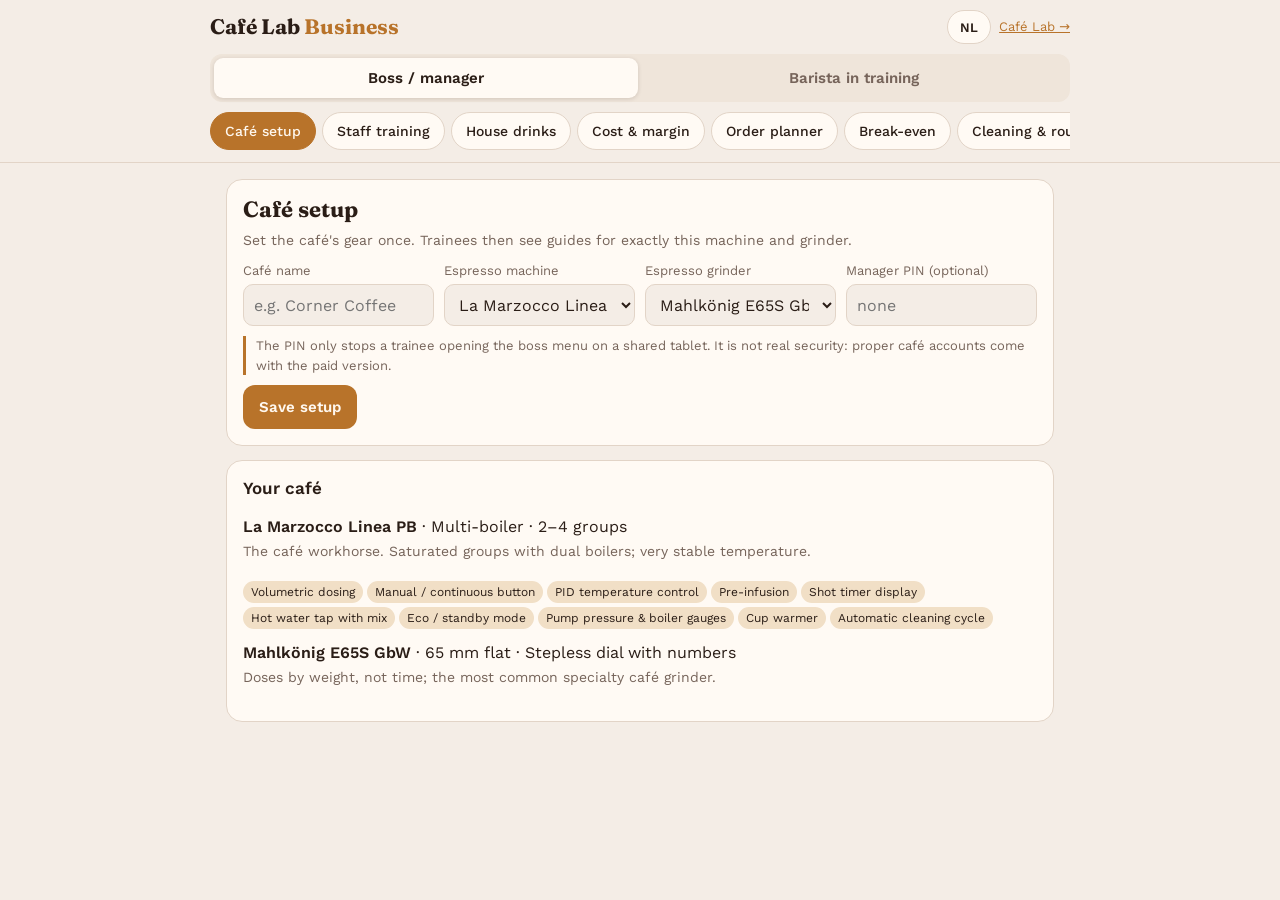
==== business/index.html @ 36ab38aa "Café Lab Business: lesson and simple test for every training skill Trainee reads a short lesson, pas" ====
<!doctype html><html lang="en"><head><meta charset="utf-8">
<meta name="viewport" content="width=device-width,initial-scale=1,viewport-fit=cover">
<meta name="theme-color" content="#f4ede6" media="(prefers-color-scheme: light)"><meta name="theme-color" content="#1c1512" media="(prefers-color-scheme: dark)">
<meta name="description" content="Café Lab Business: owner and trainee barista tools, coffee calculators and a commercial equipment guide.">
<link rel="manifest" href="manifest.webmanifest"><link rel="icon" href="favicon-48.png" sizes="48x48"><link rel="apple-touch-icon" href="apple-touch-icon.png"><meta name="apple-mobile-web-app-capable" content="yes"><meta name="mobile-web-app-capable" content="yes"><meta name="apple-mobile-web-app-title" content="Café Lab Business">
<title>Café Lab Business</title>
<link rel="stylesheet" href="../fonts.css">
<style>
:root{--bg:#f4ede6;--surface:#fffaf4;--sunk:#efe5da;--ink:#2a1d16;--muted:#76645a;--line:#e2d4c7;--crema:#b8732a;--crema-soft:#f1dfc6;--on-crema:#fff8ef;--good:#3d7a4c;--warn:#a87a06;--bad:#c4472b;
--display:"Fraunces",Georgia,serif;--body:"Work Sans",system-ui,sans-serif;--mono:"IBM Plex Mono",ui-monospace,monospace}
@media (prefers-color-scheme:dark){:root:not([data-theme="light"]){--bg:#17110d;--surface:#211812;--sunk:#1a130e;--ink:#f2e6db;--muted:#ab968a;--line:#3a2c23;--crema:#e09a4a;--crema-soft:#3a2716;--on-crema:#1d120b;--good:#6cb67e;--warn:#e8bd3a;--bad:#ef7a5c;color-scheme:dark}}
:root[data-theme="dark"]{--bg:#17110d;--surface:#211812;--sunk:#1a130e;--ink:#f2e6db;--muted:#ab968a;--line:#3a2c23;--crema:#e09a4a;--crema-soft:#3a2716;--on-crema:#1d120b;--good:#6cb67e;--warn:#e8bd3a;--bad:#ef7a5c;color-scheme:dark}
*{box-sizing:border-box}html{-webkit-text-size-adjust:100%}
body{margin:0;background:var(--bg);color:var(--ink);font:16px/1.5 var(--body)}
body::before{content:"";position:fixed;inset:0 0 auto;height:env(safe-area-inset-top,0px);z-index:10;background:var(--bg)}
header{position:sticky;top:env(safe-area-inset-top,0px);z-index:5;background:var(--bg);border-bottom:1px solid var(--line);padding:10px max(16px,env(safe-area-inset-right,0px)) 10px max(16px,env(safe-area-inset-left,0px))}
.wrap{max-width:860px;margin:0 auto}
.top{display:flex;align-items:center;justify-content:space-between;gap:10px}
h1{font:700 21px/1.2 var(--display);margin:0;text-wrap:balance}h2{font:700 22px/1.25 var(--display);margin:0 0 6px;text-wrap:balance}h3{font:600 17px/1.3 var(--body);margin:0 0 6px}
main{padding:16px max(16px,env(safe-area-inset-right,0px)) 60px max(16px,env(safe-area-inset-left,0px))}
a{color:var(--crema)}
.hint{color:var(--muted);font-size:14px;margin:4px 0 10px}
.seg{display:flex;background:var(--sunk);border-radius:12px;padding:4px;gap:4px}
.seg button{flex:1;background:transparent;color:var(--muted);border:0;padding:8px 10px;border-radius:9px;font:600 15px var(--body);cursor:pointer;min-height:40px}
.seg button[aria-pressed="true"]{background:var(--surface);color:var(--ink);box-shadow:0 1px 4px rgba(40,20,10,.15)}
.lang{border:1px solid var(--line);background:var(--surface);color:var(--ink);border-radius:99px;padding:5px 12px;font:600 13px var(--body);cursor:pointer;min-height:34px}
.menu{display:flex;gap:6px;overflow-x:auto;padding:10px 0 2px;scrollbar-width:none}.menu::-webkit-scrollbar{display:none}
.menu button{flex:none;border:1px solid var(--line);background:var(--surface);color:var(--ink);border-radius:99px;padding:7px 14px;font:500 14px var(--body);cursor:pointer;min-height:38px}
.menu button[aria-current="true"]{background:var(--crema);border-color:var(--crema);color:var(--on-crema)}
.panel{background:var(--surface);border:1px solid var(--line);border-radius:16px;padding:16px;margin:0 0 14px}
.grid{display:grid;grid-template-columns:repeat(auto-fit,minmax(140px,1fr));gap:10px}
.field{display:flex;flex-direction:column;gap:4px;font-size:13px;color:var(--muted);min-width:0}
input,select,textarea{font:16px var(--body);color:var(--ink);background:var(--bg);border:1px solid var(--line);border-radius:10px;padding:9px 10px;min-height:42px;width:100%}
textarea{min-height:90px;resize:vertical}
.num{font-family:var(--mono);font-variant-numeric:tabular-nums}
button.btn{background:var(--crema);color:var(--on-crema);border:0;border-radius:12px;padding:10px 16px;font:600 15px var(--body);cursor:pointer;min-height:44px}
button.ghost{background:transparent;color:var(--crema);border:1px solid var(--line);border-radius:12px;padding:8px 14px;font:600 14px var(--body);cursor:pointer;min-height:40px}
button:focus-visible,input:focus-visible,select:focus-visible,textarea:focus-visible{outline:2px solid var(--crema);outline-offset:2px}
.out{margin-top:12px;padding:12px;border-radius:12px;background:var(--crema-soft)}
.big{font:700 26px/1.2 var(--mono)}
.ok{color:var(--good)}.warnT{color:var(--warn)}.badT{color:var(--bad)}
.row{display:flex;gap:8px;align-items:center;flex-wrap:wrap}.spread{justify-content:space-between}
table{width:100%;border-collapse:collapse;font-size:14px}th,td{text-align:left;padding:7px 6px;border-bottom:1px solid var(--line);vertical-align:top}th{color:var(--muted);font-weight:600}
.tableWrap{overflow-x:auto}
.tag{display:inline-block;font-size:12px;padding:2px 8px;border-radius:99px;background:var(--sunk);color:var(--muted);margin:2px 4px 2px 0}
.tag.on{background:var(--crema-soft);color:var(--ink)}
.cards{display:grid;grid-template-columns:repeat(auto-fill,minmax(240px,1fr));gap:10px}
.card{border:1px solid var(--line);border-radius:14px;padding:12px;background:var(--bg);text-align:left;color:var(--ink);font:inherit}
.card summary{cursor:pointer}.card b{display:block}.card small{color:var(--muted)}
.dcards{display:grid;grid-template-columns:repeat(2,minmax(0,1fr));gap:10px}@media (min-width:560px){.dcards{grid-template-columns:repeat(3,minmax(0,1fr))}}
.dcard{background:var(--surface);border:1px solid var(--line);border-radius:16px;padding:0;overflow:hidden;display:flex;flex-direction:column;text-align:left;color:var(--ink);font:inherit;cursor:pointer}
.dcard .art{background:var(--crema-soft);aspect-ratio:16/10;display:grid;place-items:center;width:100%}
.dcard .art svg{width:100%;height:100%}
.dcard .txt{padding:8px 10px;display:flex;flex-direction:column;gap:2px}
.dcard h3{font-size:15px;margin:0}.dcard .meta{font-size:12px;color:var(--muted);font-family:var(--mono)}
.dcard.add{border-style:dashed;place-items:center;justify-content:center;align-items:center;min-height:150px;color:var(--crema);font-weight:600;background:transparent}
.check{display:flex;gap:10px;align-items:flex-start;padding:8px 0;border-bottom:1px solid var(--line)}
.check input{width:22px;height:22px;min-height:0;flex:none;margin-top:2px}
.check .who{margin-left:auto;font-size:12px;color:var(--muted);white-space:nowrap}
details summary{cursor:pointer;font-weight:600;padding:6px 0}
.note{font-size:13px;color:var(--muted);border-left:3px solid var(--crema);padding-left:10px;margin:10px 0}
.bar{height:8px;background:var(--sunk);border-radius:99px;overflow:hidden}.bar i{display:block;height:100%;background:var(--good)}
dialog{border:0;border-radius:20px;padding:0;max-width:560px;width:calc(100% - 24px);max-height:calc(100% - 24px);background:var(--surface);color:var(--ink)}
dialog::backdrop{background:rgba(20,10,5,.5)}
.dlgArt{background:var(--crema-soft);height:170px;display:grid;place-items:center}.dlgArt svg{height:100%;width:100%}
.dlgBody{padding:16px;display:flex;flex-direction:column;gap:10px}
.dlgBody ul,.dlgBody ol{margin:0;padding-left:20px;display:flex;flex-direction:column;gap:4px}
.stats{display:grid;grid-template-columns:repeat(auto-fit,minmax(90px,1fr));gap:8px}.stats div{background:var(--sunk);border-radius:10px;padding:8px}.stats b{display:block;font:600 16px var(--mono)}.stats span{font-size:12px;color:var(--muted)}
.dot{display:inline-block;width:14px;height:14px;border-radius:99px;border:1px solid var(--line);flex:none}
.layerRow{display:grid;grid-template-columns:1fr 1fr 80px;gap:6px}
.x{position:absolute;right:10px;top:10px;background:var(--surface);border:1px solid var(--line);color:var(--ink);border-radius:99px;width:38px;height:38px;cursor:pointer;font-size:18px}
@media (prefers-reduced-motion:reduce){*{transition:none!important;animation:none!important}}
</style></head><body>
<header><div class="wrap">
  <div class="top"><h1>Café Lab <span style="color:var(--crema)">Business</span></h1><div class="row" style="gap:8px;flex-wrap:nowrap"><button type="button" class="lang" id="langBtn" aria-label="Language">NL</button><a href="../" id="persLink" style="font-size:13px;white-space:nowrap">Café Lab →</a></div></div>
  <div class="seg" role="group" style="margin-top:10px"><button type="button" data-role="boss" id="roleBoss">Boss</button><button type="button" data-role="trainee" id="roleTrainee">Trainee</button></div>
  <nav class="menu" id="menu"></nav>
</div></header>
<main class="wrap" id="view"></main>
<dialog id="dlg"><div style="position:relative"><div class="dlgArt" id="dlgArt"></div><button type="button" class="x" id="dlgX" aria-label="Close">✕</button></div><div class="dlgBody" id="dlgBody"></div></dialog>
<script>
"use strict";
const $=s=>document.querySelector(s);
const esc=s=>String(s??"").replace(/[&<>"']/g,c=>({"&":"&amp;","<":"&lt;",">":"&gt;",'"':"&quot;","'":"&#39;"}[c]));
const fmt=(n,d=1)=>isFinite(n)?(+n).toFixed(d).replace(".",S.lang==="nl"?",":"."):"–";
const eur=n=>isFinite(n)?"€"+fmt(n,2):"–";
const num=v=>parseFloat(String(v??"").replace(",","."));

/* ---------- storage (this device only until café accounts sync) ---------- */
const KEY="cafeWork";
const DEF={role:"boss",section:null,pin:"",machine:"lm-linea-pb",grinder:"mk-e65s",cafe:"",staff:[],signoff:{},menu:null,clean:{},costs:{},plan:{},lang:null};
let S;try{S=Object.assign({},DEF,JSON.parse(localStorage.getItem(KEY)||"{}"))}catch(e){S={...DEF}}
if(!S.lang)S.lang=/^nl/i.test(navigator.language||"")?"nl":"en";
const save=()=>{try{localStorage.setItem(KEY,JSON.stringify(S))}catch(e){}};
// T(english, dutch); L() reads a value that may be {en,nl} or plain text the owner typed
const T=(en,nl)=>S.lang==="nl"?nl:en;
const L=x=>x&&typeof x==="object"&&!Array.isArray(x)?(x[S.lang]??x.en):x;
const B=(en,nl)=>({en,nl});

/* ---------- commercial equipment ---------- */
const FUNCS={
 vol:[B("Volumetric dosing","Volumetrische dosering"),B("Programmed buttons stop the shot after a set amount of water (counted by a flowmeter). Set them once for the house recipe; check yield on a scale daily because grind and beans change it.","Geprogrammeerde knoppen stoppen de shot na een vaste hoeveelheid water (gemeten met een flowmeter). Stel ze één keer in op het huisrecept; controleer de opbrengst dagelijks op een weegschaal, want maling en bonen veranderen die."),B("Hold the programming button, start the shot with the button you want, stop it at the right yield, release. The machine remembers the pulse count.","Houd de programmeerknop ingedrukt, start de shot met de gewenste knop, stop bij de juiste opbrengst en laat los. De machine onthoudt de hoeveelheid.")],
 manual:[B("Manual / continuous button","Handmatige / doorloopknop"),B("Starts and stops the shot by hand. Use it when dialling in with a scale, and for purging the group.","Start en stopt de shot met de hand. Gebruik hem bij het afstellen met een weegschaal en om de groep door te spoelen."),B("Press once to start, again to stop at your target weight.","Druk één keer om te starten en nog eens om te stoppen op je doelgewicht.")],
 pid:[B("PID temperature control","PID-temperatuurregeling"),B("Electronic control keeps brew water within about ±0.5 °C. Light roasts like it hotter (93–95 °C), dark roasts cooler (88–91 °C).","Elektronische regeling houdt het zetwater binnen ongeveer ±0,5 °C. Lichte brandingen willen het warmer (93–95 °C), donkere koeler (88–91 °C)."),B("Change temperature in the service menu or display; wait 10 minutes after a change before judging taste.","Pas de temperatuur aan in het menu of op het display; wacht 10 minuten na een wijziging voordat je proeft.")],
 multi:[B("Independent group boilers","Aparte boilers per groep"),B("Each group has its own boiler, so two groups can brew at different temperatures (e.g. house blend and a guest single origin).","Elke groep heeft een eigen boiler, dus twee groepen kunnen op verschillende temperaturen zetten (bijv. huisblend en een gast-single origin)."),B("Label each group with the bean it is set for.","Zet bij elke groep welke boon erop is ingesteld.")],
 pre:[B("Pre-infusion","Pre-infusie"),B("Wets the puck at low pressure before full pressure. Fewer channels, more even extraction, especially with fine light roasts.","Maakt de koek eerst nat met lage druk voordat de volle druk komt. Minder kanalen en een gelijkmatigere extractie, vooral bij fijne lichte brandingen."),B("Set the pre-infusion time (usually 2–8 s). Longer pre-infusion = slightly longer total shot time.","Stel de pre-infusietijd in (meestal 2–8 s). Langere pre-infusie = iets langere totale shottijd.")],
 profile:[B("Pressure / flow profiling","Druk- / flowprofilering"),B("The barista or a stored program changes pressure or flow during the shot (e.g. soft start, 9 bar, taper to 6 bar).","De barista of een opgeslagen programma verandert de druk of flow tijdens de shot (bijv. zachte start, 9 bar, aflopend naar 6 bar)."),B("Start with the factory flat 9 bar profile; change one stage at a time and compare taste.","Begin met het vlakke fabrieksprofiel van 9 bar; verander één fase tegelijk en vergelijk de smaak.")],
 grav:[B("Gravimetric (scales in the drip tray)","Gravimetrisch (weegschaal in de lekbak)"),B("Scales under the cup stop the shot at a target weight in grams instead of a water volume. Most consistent yield.","Een weegschaal onder het kopje stopt de shot op een doelgewicht in grammen in plaats van een watervolume. De meest constante opbrengst."),B("Tare happens automatically; keep the drip tray clean and dry or weights drift.","Tarreren gaat automatisch; houd de lekbak schoon en droog, anders verlopen de gewichten.")],
 timer:[B("Shot timer display","Shottimer op het display"),B("Shows the extraction time per group. Shot time is your fastest signal of grind drift.","Toont de extractietijd per groep. De shottijd is je snelste signaal dat de maling verloopt."),B("Note the time with each check shot; aim for the house window, usually 25–32 s.","Noteer de tijd bij elke controleshot; mik op het huisvenster, meestal 25–32 s.")],
 autosteam:[B("Automatic milk steaming","Automatisch melk opschuimen"),B("A temperature probe in the wand stops steaming at a set temperature; some machines also set the foam amount.","Een temperatuursensor in de stoompijp stopt bij een ingestelde temperatuur; sommige machines regelen ook de hoeveelheid schuim."),B("Set stop temperature 55–65 °C; still purge and wipe the wand after every jug.","Stel de stoptemperatuur in op 55–65 °C; blaas de stoompijp na elke kan toch door en veeg hem af.")],
 cool:[B("Cool-touch steam wands","Cool-touch stoompijpen"),B("Insulated wands stay cool so milk does not bake on. Faster cleaning, fewer burns.","Geïsoleerde stoompijpen blijven koel, dus melk brandt niet vast. Sneller schoon, minder brandwonden."),B("Still purge before and after, and wipe with a dedicated damp cloth.","Blaas toch voor en na door en veeg af met een aparte vochtige doek.")],
 water:[B("Hot water tap with mix","Heetwaterkraan met menging"),B("Delivers water for Americanos and tea; a mixing valve sets the temperature so it doesn't spit or scald.","Geeft water voor americano's en thee; een mengventiel regelt de temperatuur zodat het niet spat of verbrandt."),B("Use it for Americanos and tea; never to rinse portafilters with detergent in them.","Gebruik hem voor americano's en thee; nooit om pistons met schoonmaakmiddel erin te spoelen.")],
 eco:[B("Eco / standby mode","Eco- / standbystand"),B("Lowers boiler temperatures or switches off groups during quiet hours to save energy.","Verlaagt de boilertemperatuur of schakelt groepen uit in rustige uren om energie te besparen."),B("Program it to wake 30 minutes before opening.","Programmeer hem zo dat hij 30 minuten voor opening opwarmt.")],
 clean:[B("Automatic cleaning cycle","Automatisch reinigingsprogramma"),B("Runs the backflush program with a blind basket and detergent at the press of a button.","Draait het terugspoelprogramma met een blindfilter en reinigingsmiddel met één druk op de knop."),B("Daily at closing: blind basket + 1 tablet/scoop of detergent per group, run the cycle, then a rinse cycle without detergent.","Dagelijks bij sluiting: blindfilter + 1 tablet/schepje reiniger per groep, programma draaien, daarna spoelen zonder reiniger.")],
 connect:[B("Telemetry / connectivity","Telemetrie / verbinding"),B("Sends shot counts, errors and maintenance alerts to an app or the technician.","Stuurt aantallen shots, storingen en onderhoudsmeldingen naar een app of de monteur."),B("Owners can see shot counts per group and when filters or gaskets are due.","Eigenaren zien het aantal shots per groep en wanneer filters of rubbers aan de beurt zijn.")],
 bar:[B("Pump pressure & boiler gauges","Pomp- en boilermanometers"),B("Show brew pressure (about 9 bar while brewing) and steam boiler pressure (usually 1–1.5 bar).","Tonen de zetdruk (ongeveer 9 bar tijdens het zetten) en de stoomboilerdruk (meestal 1–1,5 bar)."),B("If brew pressure drops or steam pressure is low, call the technician; don't adjust the pump yourself.","Zakt de zetdruk of is de stoomdruk laag, bel dan de monteur; stel de pomp niet zelf bij.")],
 warmer:[B("Cup warmer","Kopjeswarmer"),B("Keeps cups warm so the espresso doesn't lose heat and crema when it hits the cup.","Houdt kopjes warm zodat de espresso geen warmte en crema verliest in het kopje."),B("Store only clean, dry cups upside-down on the warmer.","Zet alleen schone, droge kopjes ondersteboven op de warmer.")],
 bean:[B("Built-in grinder and milk system (super-automatic)","Ingebouwde molen en melksysteem (volautomaat)"),B("Grinds, tamps, brews and textures milk by itself at the press of a drink button. The barista's job becomes setup, cleaning and quality checks.","Maalt, tampt, zet en schuimt melk zelf met één druk op een drankknop. De barista zorgt voor instellen, schoonmaken en kwaliteitscontrole."),B("Run the daily milk-system and brew-unit clean; check one espresso on a scale every morning.","Draai dagelijks de reiniging van melksysteem en zetgroep; weeg elke ochtend één espresso na.")]
};
const TYPES={trad:B("Traditional","Traditioneel"),multi:B("Multi-boiler","Multiboiler"),dual:B("Dual boiler","Dubbele boiler"),hx:B("Heat exchanger","Warmtewisselaar"),super:B("Super-automatic","Volautomaat"),prof:B("pressure/flow profiling","druk-/flowprofilering"),grav:B("gravimetric","gravimetrisch")};
const M=(id,name,brand,type,groups,feat,en,nl)=>({id,name,brand,type,groups,feat,note:B(en,nl)});
const MACHINES=[
 M("lm-linea-pb","Linea PB","La Marzocco",["multi"],"2–4",["vol","manual","pid","pre","timer","water","eco","bar","warmer","clean"],"The café workhorse. Saturated groups with dual boilers; very stable temperature.","Het werkpaard van veel cafés. Verzadigde groepen met dubbele boiler; zeer stabiele temperatuur."),
 M("lm-linea-classic","Linea Classic S","La Marzocco",["dual"],"2–4",["vol","manual","pid","water","bar","warmer"],"Simple, robust update of the original Linea.","Eenvoudige, robuuste versie van de originele Linea."),
 M("lm-gb5","GB5 S","La Marzocco",["dual"],"2–4",["vol","manual","pid","pre","timer","water","eco","bar","warmer","clean"],"Linea internals with a different body and a display per group.","Linea-techniek in een andere behuizing, met een display per groep."),
 M("lm-kb90","KB90","La Marzocco",["dual"],"2–4",["vol","manual","pid","pre","timer","water","eco","bar","warmer","clean","cool"],"Straight-in portafilter and automatic flush between shots; built for high volume.","Piston recht erin en automatisch spoelen tussen shots; gebouwd voor grote aantallen."),
 M("lm-strada","Strada X","La Marzocco",["multi","prof"],"2–3",["vol","manual","pid","multi","pre","profile","timer","water","bar","warmer","clean"],"Paddle or programmed flow profiling per group.","Flowprofilering per groep met een hendel of een programma."),
 M("va-eagle-one","Eagle One","Victoria Arduino",["multi"],"2–3",["vol","manual","pid","multi","pre","timer","water","eco","warmer","clean","cool"],"Low-energy design (NEO system); compact and low.","Energiezuinig ontwerp (NEO-systeem); compact en laag."),
 M("va-black-eagle","Black Eagle Maverick","Victoria Arduino",["multi","grav"],"2–3",["vol","manual","pid","multi","pre","grav","timer","water","autosteam","eco","warmer","clean","cool","connect"],"Gravitech scales stop shots by weight. A competition favourite.","Gravitech-weegschalen stoppen de shot op gewicht. Favoriet op wedstrijden."),
 M("ns-aurelia-wave","Aurelia Wave","Nuova Simonelli",["hx"],"2–3",["vol","manual","pid","pre","timer","water","autosteam","eco","bar","warmer","clean","cool"],"Soft infusion and optional Easy Cream automatic milk; easy for new staff.","Zachte infusie en optioneel Easy Cream automatische melk; makkelijk voor nieuw personeel."),
 M("ns-appia-life","Appia Life","Nuova Simonelli",["hx"],"1–3",["vol","manual","pre","water","eco","bar","warmer"],"Affordable and very common in small cafés.","Betaalbaar en heel gewoon in kleine cafés."),
 M("slayer-steam","Steam LP","Slayer",["multi","prof"],"1–3",["vol","manual","pid","multi","pre","profile","timer","water","cool","eco","warmer"],"Needle-valve flow control for a long, low-flow pre-brew.","Naaldventiel voor flowcontrole en een lange voorzetfase met lage flow."),
 M("synesso-hydra","MVP Hydra","Synesso",["multi","prof"],"2–4",["vol","manual","pid","multi","pre","profile","timer","water","bar","warmer"],"Programmable pressure profiles per group; very temperature stable.","Programmeerbare drukprofielen per groep; zeer temperatuurstabiel."),
 M("kvdw-spirit","Spirit","Kees van der Westen",["multi","prof"],"2–3",["manual","pid","multi","pre","profile","timer","water","bar","warmer"],"Dutch-made; a paddle sets the pressure through the shot.","Nederlands gemaakt; met een hendel stuur je de druk tijdens de shot."),
 M("sr-cafe-racer","Café Racer","Sanremo",["multi"],"2–4",["vol","manual","pid","multi","pre","timer","water","eco","bar","warmer","clean"],"Distinctive open-frame design with independent group temperatures.","Opvallend open ontwerp met aparte temperatuur per groep."),
 M("sr-opera","Opera 2.0","Sanremo",["multi","prof"],"2–3",["vol","manual","pid","multi","pre","profile","timer","water","eco","bar","warmer","clean"],"Variable-pressure profiles stored per button.","Variabele drukprofielen per knop opgeslagen."),
 M("cimbali-m200","M200","La Cimbali",["multi","prof"],"2–3",["vol","manual","pid","multi","pre","profile","timer","water","autosteam","eco","warmer","clean","cool","connect"],"Top Cimbali with programmable profiles and Turbosteam milk.","Topmodel van Cimbali met programmeerbare profielen en Turbosteam-melk."),
 M("cimbali-m26","M26","La Cimbali",["hx"],"2–3",["vol","manual","pid","pre","timer","water","autosteam","eco","bar","warmer","clean","connect"],"Mid-range Cimbali with an optional Turbosteam automatic wand.","Middenklasse Cimbali met optionele automatische Turbosteam-stoompijp."),
 M("faema-e71e","E71E","Faema",["multi","prof"],"2–3",["vol","manual","pid","multi","pre","profile","timer","water","autosteam","eco","warmer","clean","cool","connect"],"Programmable pressure; touch display per group.","Programmeerbare druk; aanraakscherm per groep."),
 M("rancilio-classe11","Classe 11 USB","Rancilio",["hx"],"2–4",["vol","manual","pid","pre","timer","water","autosteam","eco","bar","warmer","clean","cool"],"Large touch display; iSteam automatic wand option.","Groot aanraakscherm; optionele automatische iSteam-stoompijp."),
 M("rancilio-classe5","Classe 5","Rancilio",["hx"],"1–3",["vol","manual","water","bar","warmer"],"Simple and very reliable; common in starter cafés.","Eenvoudig en zeer betrouwbaar; veel in startende cafés."),
 M("astoria-storm","Storm","Astoria",["multi"],"2–3",["vol","manual","pid","multi","pre","timer","water","autosteam","eco","warmer","clean","cool"],"Independent group temperatures and optional automatic milk.","Aparte groepstemperaturen en optioneel automatische melk."),
 M("dallacorte-xt","XT","Dalla Corte",["multi"],"2–3",["vol","manual","pid","multi","pre","timer","water","eco","warmer","clean"],"Multi-boiler with per-group temperature and recipe settings.","Multiboiler met temperatuur en recepten per groep."),
 M("eversys-cameo","Cameo","Eversys",["super"],"1–2",["bean","vol","pid","autosteam","water","clean","connect"],"Super-automatic that rivals manual espresso in busy cafés and hotels.","Volautomaat die in drukke cafés en hotels kan tippen aan handmatige espresso."),
 M("franke-a800","A800","Franke",["super"],"1",["bean","vol","pid","autosteam","water","clean","connect"],"Common in hotels, offices and petrol-station cafés.","Veel in hotels, kantoren en tankstations."),
 M("wmf-5000s","5000 S+","WMF",["super"],"1",["bean","vol","pid","autosteam","water","clean","connect"],"High-capacity super-automatic with a self-cleaning milk system.","Volautomaat voor grote aantallen met zelfreinigend melksysteem."),
 M("thermoplan-bw4","Black&White4","Thermoplan",["super"],"1",["bean","vol","pid","autosteam","water","clean","connect"],"Used by many large coffee chains.","Gebruikt door veel grote koffieketens.")
];
const G=(id,name,brand,burr,adj,feat,en,nl)=>({id,name,brand,burr,adj,feat,note:B(en,nl)});
const ADJ={stepless:B("Stepless","Traploos"),dial:B("Stepless dial with numbers","Traploze draaiknop met cijfers")};
const GF={gbw:B("Grind by weight","Malen op gewicht"),time:B("Time dosing","Dosering op tijd"),disp:B("Display","Display"),cool:B("Burr cooling","Maalschijfkoeling"),single:B("Single dose","Single dose"),filter:B("Filter and retail","Filter en verkoop"),heat:B("Heated burr chamber","Verwarmde maalkamer"),quiet:B("Quiet","Stil")};
const GRINDERS=[
 G("mk-e65s","E65S GbW","Mahlkönig","65 mm flat","dial",["gbw","disp","cool"],"Doses by weight, not time; the most common specialty café grinder.","Doseert op gewicht, niet op tijd; de meest gebruikte molen in specialty cafés."),
 G("mk-e80","E80 Supreme","Mahlkönig","80 mm flat","dial",["time","disp","cool"],"For busy bars: fast and cool-running.","Voor drukke bars: snel en blijft koel."),
 G("mk-ek43","EK43","Mahlkönig","98 mm flat","dial",["single","filter"],"The standard for filter and retail bean grinding; also used single-dose for espresso.","De standaard voor filter en het malen van verkoopbonen; ook single dose voor espresso."),
 G("mz-major","Major V","Mazzer","83 mm flat","stepless",["time","disp"],"Robust high-volume Italian grinder.","Robuuste Italiaanse molen voor grote aantallen."),
 G("mz-robur","Robur S","Mazzer","71 mm conical","stepless",["time","disp","cool"],"Conical burrs for very high volume and a chocolatey cup.","Conische schijven voor zeer grote aantallen en een chocoladeachtige kop."),
 G("mz-kony","Kony S","Mazzer","63 mm conical","stepless",["time","disp"],"Mid-volume conical grinder.","Conische molen voor gemiddelde aantallen."),
 G("anfim-pratica","Pratica","Anfim","75 mm flat","stepless",["time","disp"],"Precise and quick; popular in specialty bars.","Precies en snel; populair in specialty bars."),
 G("va-mythos1","Mythos One (Clima Pro)","Victoria Arduino","75 mm flat","stepless",["time","heat","disp"],"Keeps the burrs at a constant temperature so the grind drifts less through the day.","Houdt de schijven op constante temperatuur, zodat de maling minder verloopt over de dag."),
 G("va-mythos2","Mythos 2","Victoria Arduino","75 mm flat","stepless",["gbw","heat","disp"],"Gravimetric version that weighs each dose.","Gravimetrische versie die elke dosis weegt."),
 G("eureka-atom75","Atom 75","Eureka","75 mm flat","stepless",["time","disp","quiet"],"Quiet; fits small cafés and coffee bars.","Stil; past in kleine cafés en koffiebars."),
 G("fio-f64","F64 EVO","Fiorenzato","64 mm flat","stepless",["time","disp"],"Very common, affordable café grinder.","Veelgebruikte, betaalbare cafémolen."),
 G("fio-f83","F83 E","Fiorenzato","83 mm flat","stepless",["time","disp","cool"],"Large burrs for higher volume.","Grote schijven voor grotere aantallen."),
 G("compak-e8","E8","Compak","83 mm flat","stepless",["time","disp"],"Spanish workhorse for high-volume bars.","Spaans werkpaard voor drukke bars."),
 G("ceado-e37s","E37S","Ceado","83 mm flat","stepless",["time","disp","cool"],"Fast, cool and low retention.","Snel, koel en weinig achterblijvende koffie."),
 G("ditting-807","807 Lab Sweet","Ditting","80 mm flat","dial",["single","filter"],"Swiss; used for filter brewing and retail bags.","Zwitsers; voor filterkoffie en verkoopzakken.")
];
const burr=b=>S.lang==="nl"?b.replace("flat","vlak").replace("conical","conisch"):b;
const mach=()=>MACHINES.find(m=>m.id===S.machine)||MACHINES[0];
const grind=()=>GRINDERS.find(g=>g.id===S.grinder)||GRINDERS[0];
const mtype=m=>m.type.map(k=>L(TYPES[k])).join(", ");

/* ---------- training and routines ---------- */
const SKILLS=[
 [B("Safety & hygiene","Veiligheid & hygiëne"),B("Hot surfaces, steam and cleaning chemicals; washes hands; knows allergens (milk types)","Hete oppervlakken, stoom en schoonmaakmiddelen; handen wassen; kent allergenen (melksoorten)")],
 [B("Machine start-up","Machine opstarten"),B("Opening routine alone: flush groups, check gauges, warm cups","Openingsroutine alleen: groepen spoelen, meters controleren, kopjes warm")],
 [B("Grinder basics","Basis van de molen"),B("Knows which way is finer/coarser and how much to move it","Weet welke kant fijner/grover is en hoeveel te draaien")],
 [B("Dose and distribute","Doseren en verdelen"),B("Hits the house dose ±0.2 g; even distribution; level tamp","Raakt de huisdosis ±0,2 g; gelijk verdeeld; recht getampt")],
 [B("Pull a balanced shot alone","Zelf een gebalanceerde shot zetten"),B("Within the house ratio and time window; tastes balanced","Binnen de huisverhouding en tijd; smaakt in balans")],
 [B("Dial in the morning","'s Ochtends afstellen"),B("Adjusts the grinder from a check shot with the scale","Stelt de molen bij op basis van een controleshot met weegschaal")],
 [B("Taste: sour vs bitter","Proeven: zuur of bitter"),B("Tells under- from over-extraction and says the fix","Herkent onder- en overextractie en weet de oplossing")],
 [B("Steam milk: silky microfoam","Melk opschuimen: zijdezacht microschuim"),B("Flat white texture, 55–65 °C, no big bubbles","Flat-white-textuur, 55–65 °C, geen grote bellen")],
 [B("Steam milk: cappuccino foam","Melk opschuimen: cappuccinoschuim"),B("Thicker foam that holds its shape","Dikker schuim dat blijft staan")],
 [B("Plant-milk steaming","Plantaardige melk opschuimen"),B("Oat/soy without splitting or overheating","Haver/soja zonder schiften of te heet")],
 [B("Matcha & chai","Matcha & chai"),B("Whisks matcha without lumps; makes chai to the house recipe","Klopt matcha zonder klontjes; maakt chai volgens het huisrecept")],
 [B("Latte art: heart","Latte art: hartje"),B("Centred heart, good contrast","Gecentreerd hartje, goed contrast")],
 [B("Latte art: tulip / rosetta","Latte art: tulp / rosetta"),B("Clean layered pattern","Strak gelaagd patroon")],
 [B("Full house menu from memory","Hele huismenu uit het hoofd"),B("Every drink, size and recipe","Elk drankje, elke maat en elk recept")],
 [B("Speed: 2 drinks in 3 min","Snelheid: 2 drankjes in 3 min"),B("Two milk drinks to standard during a rush","Twee melkdrankjes volgens standaard tijdens drukte")],
 [B("Closing & cleaning alone","Sluiten & schoonmaken alleen"),B("Backflush, wands, grinder, drip trays, floors","Terugspoelen, stoompijpen, molen, lekbakken, vloer")],
 [B("Explain the coffee to a customer","Koffie uitleggen aan een klant"),B("Origin, taste and why we brew it like this","Herkomst, smaak en waarom we het zo zetten")]
];
/* Lessons: short explanation + a very simple test per skill (same order as SKILLS).
   Q(question, [answers], index of the right answer) */
const Q=(q,a,c)=>({q,a,c});
const LESSONS=[
 {learn:[B("Steam wands, group heads and the hot-water tap can burn you. Point the wand into the drip tray when you purge.","Stoompijpen, groepen en de heetwaterkraan kunnen je verbranden. Richt de stoompijp naar de lekbak als je doorblaast."),B("Wash your hands at the start of a shift, after the bathroom and after handling money or bins.","Was je handen aan het begin van je dienst, na het toilet en na geld of afval."),B("Cleaning powder for the machine never goes near drinks. Rinse everything well.","Reinigingspoeder voor de machine komt nooit bij drankjes. Spoel alles goed na."),B("Milk is an allergen. Use a separate, clean jug and wand purge for plant milks when a guest asks for no dairy.","Melk is een allergeen. Gebruik een aparte, schone kan en blaas de stoompijp door voor plantaardige melk als een gast geen zuivel wil.")],
  quiz:[Q(B("A guest has a milk allergy and orders an oat latte. What do you do?","Een gast heeft een melkallergie en bestelt een haverlatte. Wat doe je?"),[B("Use the same jug as the last cow's-milk latte","Dezelfde kan gebruiken als bij de vorige latte met koemelk"),B("Use a clean jug and purge the wand first","Een schone kan gebruiken en eerst de stoompijp doorblazen"),B("Nothing special, oat is fine","Niets bijzonders, haver is prima")],1),
   Q(B("When do you wash your hands?","Wanneer was je je handen?"),[B("Only at the start of the day","Alleen aan het begin van de dag"),B("Start of shift, after the toilet, after money or bins","Begin van de dienst, na het toilet, na geld of afval"),B("Only when they look dirty","Alleen als ze vies lijken")],1)]},
 {learn:[B("The machine needs about 30 minutes to heat up fully, even if the lights say it is ready.","De machine heeft ongeveer 30 minuten nodig om helemaal op te warmen, ook als de lampjes zeggen dat hij klaar is."),B("Check the gauges: about 1–1.5 bar on the steam boiler, about 9 bar while a shot runs.","Controleer de meters: ongeveer 1–1,5 bar op de stoomboiler, ongeveer 9 bar tijdens een shot."),B("Flush each group for a few seconds and lock in the portafilters so they heat up too.","Spoel elke groep een paar seconden en zet de pistons erin, zodat die ook warm worden."),B("The first shot of the day is a check shot: weigh it, time it and taste it before serving guests.","De eerste shot van de dag is een controleshot: weeg hem, meet de tijd en proef voordat je gasten bedient.")],
  quiz:[Q(B("How long does the machine need to warm up?","Hoe lang moet de machine opwarmen?"),[B("About 5 minutes","Ongeveer 5 minuten"),B("About 30 minutes","Ongeveer 30 minuten"),B("It's ready when you switch it on","Hij is klaar zodra je hem aanzet")],1),
   Q(B("Why do you leave the portafilters in the group?","Waarom laat je de pistons in de groep zitten?"),[B("So they stay warm","Zodat ze warm blijven"),B("So nobody steals them","Zodat niemand ze meeneemt"),B("It cleans them","Dan worden ze schoon")],0)]},
 {learn:[B("Finer grind = water flows slower = longer shot. Coarser grind = faster shot.","Fijner malen = water loopt langzamer = langere shot. Grover malen = snellere shot."),B("Move the grinder in small steps. A tiny turn can change the shot by several seconds.","Draai de molen in kleine stapjes. Een heel klein beetje kan de shot een paar seconden veranderen."),B("After a change, grind one dose and throw it away: old coffee is still in the grinder.","Maal na een wijziging één dosis en gooi die weg: er zit nog oude koffie in de molen."),B("Adjust while the motor runs so beans don't get stuck between the burrs.","Stel bij terwijl de motor draait, zodat er geen bonen klem raken tussen de schijven.")],
  quiz:[Q(B("Your shot runs too fast. What do you do?","Je shot loopt te snel. Wat doe je?"),[B("Grind finer","Fijner malen"),B("Grind coarser","Grover malen"),B("Use less coffee","Minder koffie gebruiken")],0),
   Q(B("What do you do right after changing the grind?","Wat doe je direct na het bijstellen van de maling?"),[B("Serve the next shot straight away","De volgende shot meteen serveren"),B("Grind one dose and throw it away","Eén dosis malen en weggooien"),B("Turn the machine off and on","De machine uit en aan zetten")],1)]},
 {learn:[B("Always use the house dose (see House drinks). Weigh it: ±0.2 g is the goal.","Gebruik altijd de huisdosis (zie Huisdrankjes). Weeg hem: ±0,2 g is het doel."),B("Spread the coffee evenly in the basket before tamping, so water can't find an easy path.","Verdeel de koffie gelijkmatig in het filter voor je tampt, zodat het water geen makkelijke weg vindt."),B("Tamp straight and firm once. Level matters more than how hard you press.","Tamp één keer recht en stevig. Recht is belangrijker dan hoe hard je drukt."),B("Wipe the rim of the basket clean so the portafilter seals well.","Veeg de rand van het filter schoon zodat de piston goed afsluit.")],
  quiz:[Q(B("What matters most when tamping?","Wat is het belangrijkst bij het tampen?"),[B("Pressing as hard as you can","Zo hard mogelijk drukken"),B("Keeping it level","Het recht houden"),B("Tamping three times","Drie keer tampen")],1),
   Q(B("Why do you weigh the dose?","Waarom weeg je de dosis?"),[B("So every coffee tastes the same","Zodat elke koffie hetzelfde smaakt"),B("Because the boss likes numbers","Omdat de baas van getallen houdt"),B("You don't need to","Dat hoeft niet")],0)]},
 {learn:[B("A shot has three numbers: dose in (g), yield out (g) and time (s).","Een shot heeft drie getallen: dosis erin (g), opbrengst eruit (g) en tijd (s)."),B("The ratio is yield ÷ dose. 18 g in and 36 g out is 1:2.","De verhouding is opbrengst ÷ dosis. 18 g erin en 36 g eruit is 1:2."),B("Start the timer when you press the button; stop the shot at the target weight on the scale.","Start de timer als je op de knop drukt; stop de shot bij het doelgewicht op de weegschaal."),B("Good shot: even flow like warm honey, then it turns lighter in colour near the end.","Goede shot: gelijkmatige straal als warme honing, en tegen het einde wordt hij lichter van kleur.")],
  quiz:[Q(B("18 g in and 36 g out is which ratio?","18 g erin en 36 g eruit is welke verhouding?"),[B("1:1","1:1"),B("1:2","1:2"),B("1:3","1:3")],1),
   Q(B("When do you stop the shot?","Wanneer stop je de shot?"),[B("When the cup looks full","Als het kopje vol lijkt"),B("At the target weight on the scale","Bij het doelgewicht op de weegschaal"),B("After exactly 20 seconds","Na precies 20 seconden")],1)]},
 {learn:[B("Beans, weather and the grinder warming up all change the shot during the day.","Bonen, het weer en het opwarmen van de molen veranderen de shot gedurende de dag."),B("Every morning: pull a check shot, weigh dose and yield, time it.","Elke ochtend: zet een controleshot, weeg dosis en opbrengst, meet de tijd."),B("Too fast → finer. Too slow → coarser. Change only one thing at a time.","Te snel → fijner. Te langzaam → grover. Verander maar één ding tegelijk."),B("Use the Calculators → Grind change tool if you're unsure how far to turn.","Gebruik Rekenhulpen → Maling bijstellen als je niet zeker weet hoever je moet draaien.")],
  quiz:[Q(B("The check shot took 38 s; the target is 28 s. What do you do?","De controleshot duurde 38 s; het doel is 28 s. Wat doe je?"),[B("Grind coarser","Grover malen"),B("Grind finer","Fijner malen"),B("Add more coffee","Meer koffie gebruiken")],0),
   Q(B("How many things do you change at once?","Hoeveel dingen verander je tegelijk?"),[B("One","Eén"),B("Everything that seems wrong","Alles wat fout lijkt"),B("Two or three","Twee of drie")],0)]},
 {learn:[B("Sour, sharp, thin and salty = under-extracted: usually too fast or too coarse.","Zuur, scherp, dun en zoutig = onderextractie: meestal te snel of te grof."),B("Bitter, dry, harsh and empty at the end = over-extracted: usually too slow or too fine.","Bitter, droog, ruw en leeg in de nasmaak = overextractie: meestal te langzaam of te fijn."),B("Balanced = sweet, round and pleasant aftertaste.","In balans = zoet, rond en een prettige nasmaak."),B("Taste a little espresso every time you adjust, before you serve guests.","Proef een beetje espresso elke keer dat je bijstelt, voordat je gasten bedient.")],
  quiz:[Q(B("The espresso tastes sour and thin. What is the fix?","De espresso smaakt zuur en dun. Wat is de oplossing?"),[B("Grind finer","Fijner malen"),B("Grind coarser","Grover malen"),B("Add sugar","Suiker toevoegen")],0),
   Q(B("A dry, harsh, bitter shot is usually…","Een droge, ruwe, bittere shot is meestal…"),[B("Under-extracted","Onderextractie"),B("Over-extracted","Overextractie"),B("Perfect","Perfect")],1)]},
 {learn:[B("Start with cold milk in a clean jug, filled to just below the spout.","Begin met koude melk in een schone kan, gevuld tot net onder de tuit."),B("Purge the wand, put the tip just under the surface and open fully.","Blaas de stoompijp door, houd de tip net onder het oppervlak en draai helemaal open."),B("For microfoam: only a short burst of air (gentle 'tsss'), then sink the tip a little so the milk spins.","Voor microschuim: maar heel kort lucht (zacht 'tsss'), laat de tip dan iets zakken zodat de melk draait."),B("Stop at 55–65 °C: the jug is too hot to hold for more than 2 seconds. Tap and swirl until glossy.","Stop bij 55–65 °C: de kan is te heet om langer dan 2 seconden vast te houden. Tik en walsen tot het glanst.")],
  quiz:[Q(B("What temperature do you stop at?","Bij welke temperatuur stop je?"),[B("40 °C","40 °C"),B("55–65 °C","55–65 °C"),B("80 °C","80 °C")],1),
   Q(B("How should good microfoam look?","Hoe ziet goed microschuim eruit?"),[B("Glossy like wet paint, no big bubbles","Glanzend als natte verf, geen grote bellen"),B("Stiff and dry","Stijf en droog"),B("Lots of big bubbles","Veel grote bellen")],0)]},
 {learn:[B("Cappuccino needs more foam than a latte: about 1–1.5 cm on top.","Een cappuccino heeft meer schuim dan een latte: ongeveer 1–1,5 cm erop."),B("Add air for longer (3–5 s) at the start, while the milk is still cold.","Voeg aan het begin langer lucht toe (3–5 s), terwijl de melk nog koud is."),B("Then sink the tip and let it spin to mix the foam through the milk.","Laat de tip dan zakken en de melk draaien, zodat het schuim zich mengt."),B("Pour straight away; foam that waits separates from the milk.","Schenk meteen; schuim dat staat te wachten scheidt van de melk.")],
  quiz:[Q(B("When do you add air?","Wanneer voeg je lucht toe?"),[B("At the start, while the milk is cold","Aan het begin, als de melk nog koud is"),B("At the end, when it's hot","Aan het einde, als het heet is"),B("The whole time","De hele tijd")],0),
   Q(B("How much foam does a cappuccino have?","Hoeveel schuim heeft een cappuccino?"),[B("None","Geen"),B("About 1–1.5 cm","Ongeveer 1–1,5 cm"),B("Half the cup","Een halve kop")],1)]},
 {learn:[B("Oat and soy milk burn and split faster than cow's milk.","Haver- en sojamelk verbranden en schiften sneller dan koemelk."),B("Use a 'barista' version: it foams better.","Gebruik een 'barista'-versie: die schuimt beter."),B("Add less air and stop cooler, around 55–60 °C.","Voeg minder lucht toe en stop koeler, rond 55–60 °C."),B("Keep plant milks cold and shake the carton before use.","Houd plantaardige melk koud en schud het pak voor gebruik.")],
  quiz:[Q(B("Where do you stop steaming oat milk?","Wanneer stop je met opschuimen van havermelk?"),[B("Around 55–60 °C","Rond 55–60 °C"),B("Around 75 °C","Rond 75 °C"),B("When it boils","Als het kookt")],0),
   Q(B("Which oat milk do you use?","Welke havermelk gebruik je?"),[B("Any cheap one","Elke goedkope"),B("A barista version","Een barista-versie"),B("Oat milk from the fridge door at home","Havermelk uit de koelkast thuis")],1)]},
 {learn:[B("Matcha: sift it first, then whisk with water at 75–80 °C. Boiling water makes it bitter.","Matcha: eerst zeven, dan kloppen met water van 75–80 °C. Kokend water maakt het bitter."),B("Whisk in a fast W or zigzag motion until there are no lumps and it's frothy.","Klop snel in een W- of zigzagbeweging tot er geen klontjes meer zijn en het schuimt."),B("Chai: mix powder or concentrate with a splash of hot water first, then add steamed milk.","Chai: meng poeder of concentraat eerst met een scheutje heet water, voeg dan opgeschuimde melk toe."),B("Follow the amounts in House drinks so every cup tastes the same.","Volg de hoeveelheden in Huisdrankjes zodat elke kop hetzelfde smaakt.")],
  quiz:[Q(B("What water temperature do you use for matcha?","Welke watertemperatuur gebruik je voor matcha?"),[B("Boiling, 100 °C","Kokend, 100 °C"),B("75–80 °C","75–80 °C"),B("Cold","Koud")],1),
   Q(B("What do you do first with matcha powder?","Wat doe je eerst met matchapoeder?"),[B("Sift it","Zeven"),B("Steam it with the milk","Met de melk opschuimen"),B("Add sugar","Suiker toevoegen")],0)]},
 {learn:[B("Art needs silky microfoam: thin and glossy, not stiff.","Latte art heeft zijdezacht microschuim nodig: dun en glanzend, niet stijf."),B("Tilt the cup, pour from high first to mix the milk under the crema.","Kantel de kop en schenk eerst van hoog om de melk onder de crema te mengen."),B("When the cup is half full, bring the jug very close and pour faster: a white circle appears.","Als de kop half vol is, breng je de kan heel dichtbij en schenk je sneller: er verschijnt een witte cirkel."),B("Lift up a little and pull through the middle to make the heart.","Til iets op en trek door het midden om het hartje te maken.")],
  quiz:[Q(B("When do you bring the jug close to the cup?","Wanneer breng je de kan dicht bij de kop?"),[B("Right at the start","Meteen aan het begin"),B("When the cup is about half full","Als de kop ongeveer half vol is"),B("Never","Nooit")],1),
   Q(B("What milk works for latte art?","Welke melk werkt voor latte art?"),[B("Stiff, dry foam","Stijf, droog schuim"),B("Glossy microfoam","Glanzend microschuim"),B("Unsteamed cold milk","Koude melk zonder opschuimen")],1)]},
 {learn:[B("A tulip is several small hearts pushed into each other, then pulled through.","Een tulp bestaat uit een paar kleine hartjes die in elkaar geduwd worden en dan doorgetrokken."),B("A rosetta: wiggle the jug side to side while moving back, then pull through.","Een rosetta: wiebel de kan heen en weer terwijl je achteruit beweegt, en trek dan door."),B("Steady flow matters more than speed. Practise with water and a drop of soap to save milk.","Een gelijkmatige straal is belangrijker dan snelheid. Oefen met water en een druppel zeep om melk te besparen."),B("Finish by lifting the jug and cutting through the middle.","Eindig door de kan op te tillen en door het midden te trekken.")],
  quiz:[Q(B("How do you make a rosetta?","Hoe maak je een rosetta?"),[B("Wiggle side to side while moving back","Heen en weer wiebelen terwijl je achteruit beweegt"),B("Pour from very high the whole time","De hele tijd van heel hoog schenken"),B("Stir with a spoon","Roeren met een lepel")],0),
   Q(B("What matters most when pouring art?","Wat is het belangrijkst bij latte art schenken?"),[B("A steady flow","Een gelijkmatige straal"),B("Pouring as fast as possible","Zo snel mogelijk schenken"),B("A cold cup","Een koude kop")],0)]},
 {learn:[B("Open House drinks and learn each drink: cup, size, dose and milk.","Open Huisdrankjes en leer elk drankje: kop, maat, dosis en melk."),B("Group them: espresso drinks, milk drinks, drinks without coffee.","Deel ze in: espressodrankjes, melkdrankjes, drankjes zonder koffie."),B("Practise by saying the recipe out loud before you make it.","Oefen door het recept hardop te zeggen voor je het maakt."),B("When unsure during a rush, check the app instead of guessing.","Twijfel je tijdens drukte, kijk dan in de app in plaats van te gokken.")],
  quiz:[Q(B("Where do you find our café's recipes?","Waar vind je de recepten van ons café?"),[B("House drinks in this app","Huisdrankjes in deze app"),B("On the internet","Op internet"),B("You make them up","Die verzin je zelf")],0),
   Q(B("You're unsure about a recipe during a rush. What do you do?","Je twijfelt over een recept tijdens drukte. Wat doe je?"),[B("Guess","Gokken"),B("Check the app","In de app kijken"),B("Skip the drink","Het drankje overslaan")],1)]},
 {learn:[B("Work in a fixed order: grind and pull the shot first, steam the milk while it runs.","Werk in een vaste volgorde: eerst malen en de shot starten, melk opschuimen terwijl die loopt."),B("Steam milk for two drinks in one jug when they're the same type.","Schuim melk voor twee drankjes in één kan als ze hetzelfde zijn."),B("Keep your station clean as you go: wipe, purge, knock out.","Houd je plek schoon terwijl je werkt: afvegen, doorblazen, uitkloppen."),B("Speed comes from calm, repeated movements, not from rushing.","Snelheid komt van rustige, herhaalde bewegingen, niet van haasten.")],
  quiz:[Q(B("What do you do while the shot runs?","Wat doe je terwijl de shot loopt?"),[B("Wait and watch","Wachten en kijken"),B("Steam the milk","De melk opschuimen"),B("Clean the floor","De vloer schoonmaken")],1),
   Q(B("Where does speed come from?","Waar komt snelheid vandaan?"),[B("Rushing","Haasten"),B("Calm, repeated movements","Rustige, herhaalde bewegingen"),B("Skipping the scale","De weegschaal overslaan")],1)]},
 {learn:[B("Follow the Closing list in Daily routines, every day, in order.","Volg de lijst Sluiten in Dagelijkse routines, elke dag, op volgorde."),B("Backflush with detergent, then rinse without, or the next coffee tastes of soap.","Spoel terug met reiniger en daarna zonder, anders smaakt de volgende koffie naar zeep."),B("Clean the steam wand tips: milk left inside spoils and blocks the holes.","Maak de stoompijptips schoon: achtergebleven melk bederft en verstopt de gaatjes."),B("Leave the bar the way you would want to find it in the morning.","Laat de bar achter zoals je hem 's ochtends zou willen aantreffen.")],
  quiz:[Q(B("What do you do after backflushing with detergent?","Wat doe je na terugspoelen met reiniger?"),[B("Nothing","Niets"),B("Rinse again without detergent","Nog eens spoelen zonder reiniger"),B("Turn the machine off straight away","De machine meteen uitzetten")],1),
   Q(B("Why clean the steam wand tips?","Waarom maak je de stoompijptips schoon?"),[B("Milk spoils and blocks the holes","Melk bederft en verstopt de gaatjes"),B("It makes the machine shine","Dan glimt de machine"),B("It isn't needed","Dat is niet nodig")],0)]},
 {learn:[B("Know where today's beans come from and two or three tastes (e.g. chocolate, nuts, red fruit).","Weet waar de bonen van vandaag vandaan komen en twee of drie smaken (bijv. chocolade, noten, rood fruit)."),B("Keep it short and friendly; ask what the guest likes.","Houd het kort en vriendelijk; vraag wat de gast lekker vindt."),B("Suggest a drink: milk lovers a flat white, fruity coffee fans a filter or espresso.","Raad een drankje aan: melkliefhebbers een flat white, liefhebbers van fruitige koffie een filter of espresso."),B("If you don't know an answer, say so and find out.","Weet je een antwoord niet, zeg dat dan en zoek het uit.")],
  quiz:[Q(B("A guest asks a question you can't answer. What do you do?","Een gast stelt een vraag die je niet kunt beantwoorden. Wat doe je?"),[B("Make something up","Iets verzinnen"),B("Say you'll find out, then ask","Zeggen dat je het uitzoekt, en het dan vragen"),B("Ignore it","Negeren")],1),
   Q(B("What do you tell a guest about the coffee?","Wat vertel je een gast over de koffie?"),[B("Origin and 2–3 tastes, short and friendly","Herkomst en 2–3 smaken, kort en vriendelijk"),B("Everything you know, for ten minutes","Alles wat je weet, tien minuten lang"),B("Nothing","Niets")],0)]}
];
const ROUTINES={
 open:[B("Opening","Opening"),[B("Turn on the machine 30 min before opening (or check the eco wake-up)","Zet de machine 30 min voor opening aan (of controleer de eco-wekker)"),B("Check boiler and pump gauges","Controleer boiler- en pompmeters"),B("Flush each group 5 s, insert clean portafilters","Spoel elke groep 5 s, plaats schone pistons"),B("Fill the grinder hopper; purge 1–2 doses","Vul de bonenbak; maal 1–2 doses weg"),B("Pull a check shot: weigh dose, yield and time; adjust grind","Zet een controleshot: weeg dosis, opbrengst en tijd; stel de maling bij"),B("Taste and log the check shot","Proef en noteer de controleshot"),B("Fill the milk fridge, check dates","Vul de melkkoelkast, controleer data"),B("Stock cups, lids, sugar, napkins","Vul kopjes, deksels, suiker en servetten aan")]],
 hourly:[B("During service","Tijdens service"),[B("Purge and wipe the wand after every jug","Blaas de stoompijp door en veeg af na elke kan"),B("Flush the group before every shot","Spoel de groep voor elke shot"),B("Wipe the portafilter dry before dosing","Veeg de piston droog voor het doseren"),B("Empty the knock box","Leeg de klopbak"),B("Re-check shot time after a rush or bean change","Controleer de shottijd na drukte of een bonenwissel")]],
 close:[B("Closing","Sluiten"),[B("Backflush every group with detergent (cleaning cycle)","Spoel elke groep terug met reiniger (reinigingsprogramma)"),B("Rinse backflush without detergent","Spoel na zonder reiniger"),B("Soak portafilters and baskets in cleaner","Week pistons en filters in reiniger"),B("Soak steam wand tips; clear the wand holes","Week de stoompijptips; maak de gaatjes vrij"),B("Brush the grinder chute; empty the hopper if beans change tomorrow","Borstel de uitloop van de molen; leeg de bonenbak als er morgen andere bonen komen"),B("Clean drip trays and grids","Maak lekbakken en roosters schoon"),B("Wipe the machine body; leave group heads clean","Veeg de machine af; laat de groepen schoon achter"),B("Turn off or set eco mode","Uitzetten of eco-stand")]],
 weekly:[B("Weekly","Wekelijks"),[B("Remove and scrub shower screens and dispersion plates","Douchezeefjes en verdeelplaten eraf halen en schrobben"),B("Check group gaskets (replace every 3–6 months)","Controleer de groepsrubbers (elke 3–6 maanden vervangen)"),B("Deep-clean grinder burrs with grinder cleaner","Maalschijven grondig reinigen met molenreiniger"),B("Descale the kettle / clean the hot-water tap","Waterkoker ontkalken / heetwaterkraan schoonmaken"),B("Check water filter capacity and date","Controleer capaciteit en datum van het waterfilter")]]
};

/* ---------- drinks: cup drawings like Café Lab ---------- */
const COL={esp:"#3a2214",milk:"#e6cfb2",foam:"#fffcf6",water:"#a87650",choc:"#5a2e1c",ice:"#cfe3ea",cream:"#f6e7c8",matcha:"#7fa548",chai:"#b98552",tea:"#9a5b2a",syrup:"#c98a3a",oat:"#e9d8b4"};
const COLN={esp:B("espresso","espresso"),milk:B("steamed milk","opgeschuimde melk"),foam:B("foam","schuim"),water:B("hot water","heet water"),choc:B("chocolate","chocolade"),ice:B("ice","ijs"),cream:B("cream","room"),matcha:B("matcha","matcha"),chai:B("chai","chai"),tea:B("tea","thee"),syrup:B("syrup","siroop"),oat:B("cold milk","koude melk")};
const CUPS={
 demi:{body:"M78 52h44l-3 26a14 14 0 0 1-14 12h-10a14 14 0 0 1-14-12z",top:52,bot:90,handle:"M120 58c11-1 13 16 1 17",saucer:[100,94,38]},
 small:{body:"M70 44h60l-4 34a16 16 0 0 1-16 14h-20a16 16 0 0 1-16-14z",top:44,bot:92,handle:"M128 52c13-1 15 22 1 22",saucer:[100,96,44]},
 cup:{body:"M60 40h80c0 30-12 54-40 54s-40-24-40-54z",top:40,bot:94,handle:"M136 50c15 0 15 24-2 24",saucer:[100,98,50]},
 mug:{body:"M70 26h58v60a10 10 0 0 1-10 10H80a10 10 0 0 1-10-10z",top:26,bot:96,handle:"M128 40h6a12 12 0 0 1 0 24h-6"},
 glass:{body:"M72 38h56l-6 58H78z",top:38,bot:96,glass:true},
 tall:{body:"M78 12h44l-4 86H82z",top:12,bot:98,glass:true},
 togo:{body:"M74 22h52l-6 76H80z",top:22,bot:98,lid:true}};
const CUPN={demi:B("Espresso cup","Espressokopje"),small:B("Small cup (150 ml)","Klein kopje (150 ml)"),cup:B("Cappuccino cup","Cappuccinokop"),mug:B("Mug","Mok"),glass:B("Small glass","Klein glas"),tall:B("Tall glass","Hoog glas"),togo:B("Takeaway cup","Meeneembeker")};
let cupN=0;
function cupSVG(d){const k=CUPS[d.cup]||CUPS.cup,id="cup"+(++cupN),fillTop=k.top+(k.bot-k.top)*0.1,H=k.bot-fillTop;let y=k.bot,out="";
  const Ls=(d.layers||[]).filter(l=>l[1]>0),tot=Ls.reduce((a,l)=>a+ +l[1],0)||1;
  Ls.forEach(([c,f],i)=>{const lh=H*f/tot;y-=lh;out+=`<rect x="50" y="${y}" width="100" height="${lh+0.6}" fill="${COL[c]||"#999"}"/>`;
    if(c==="esp"&&i===Ls.length-1)out+=`<rect x="50" y="${y}" width="100" height="4" fill="#c8894a"/>`;
    if(c==="ice")for(let n=0;n<3;n++)out+=`<rect x="${86+n*10}" y="${y+4+(n%2)*6}" width="9" height="9" rx="2" fill="#e8f4f8" stroke="#a9cbd8" stroke-width="1"/>`;
    if((c==="foam"||c==="cream")&&i===Ls.length-1)out+=`<ellipse cx="100" cy="${y}" rx="40" ry="3.5" fill="${COL[c]}"/>`});
  const sau=k.saucer?`<ellipse cx="${k.saucer[0]}" cy="${k.saucer[1]}" rx="${k.saucer[2]}" ry="5" fill="var(--surface)" stroke="var(--ink)" stroke-width="2.2"/>`:"";
  const handle=k.handle?`<path d="${k.handle}" fill="none" stroke="var(--ink)" stroke-width="3" stroke-linecap="round"/>`:"";
  const lid=k.lid?`<rect x="70" y="14" width="60" height="9" rx="3" fill="var(--surface)" stroke="var(--ink)" stroke-width="2.2"/><rect x="76" y="50" width="48" height="22" fill="var(--crema)" opacity=".85"/>`:"";
  const shine=k.glass?`<path d="M${+k.body.match(/M(\d+)/)[1]+6} ${k.top+8}l-2 ${(k.bot-k.top)*0.6}" stroke="#fff" stroke-opacity=".55" stroke-width="3" stroke-linecap="round" fill="none"/>`:"";
  const steam=!d.iced&&!k.lid?`<g fill="none" stroke="var(--muted)" stroke-width="2" stroke-linecap="round" opacity=".7"><path d="M93 ${k.top-6}c-4-5 4-8 0-13"/><path d="M106 ${k.top-4}c-4-5 4-8 0-13"/></g>`:"";
  return `<svg viewBox="0 0 200 120" aria-hidden="true"><defs><clipPath id="${id}"><path d="${k.body}"/></clipPath></defs>${sau}${handle}<path d="${k.body}" fill="${k.glass?"color-mix(in srgb,var(--surface) 55%,transparent)":"var(--surface)"}"/><g clip-path="url(#${id})">${out}</g>${shine}${lid}<path d="${k.body}" fill="none" stroke="var(--ink)" stroke-width="2.5" stroke-linejoin="round"/>${steam}</svg>`}

// Templates: d = drink. dose = coffee g, yield = espresso g, milk ml, powder g (matcha/chai/cocoa), extra € (syrup etc.)
const D=(key,o)=>Object.assign({key,cup:"cup",iced:false,dose:0,yield:0,time:"",milk:0,powder:0,powderPrice:0,extra:0,price:0,size:"",layers:[],amt:[],steps:[]},o);
const TEMPLATES=[
 D("espresso",{name:B("Espresso","Espresso"),sub:B("The base of everything.","De basis van alles."),cup:"demi",dose:18,yield:36,time:"27–30 s",size:"60 ml",price:2.6,layers:[["esp",1]],amt:[B("18 g coffee","18 g koffie"),B("36 g in the cup (1:2)","36 g in het kopje (1:2)")],steps:[B("Grind, dose and tamp level.","Malen, doseren en recht tampen."),B("Pull 27–30 s to 36 g.","Zet in 27–30 s tot 36 g."),B("Serve straight away with a glass of water.","Direct serveren met een glaasje water.")]}),
 D("americano",{name:B("Americano","Americano"),sub:B("Espresso topped up with hot water.","Espresso aangevuld met heet water."),cup:"mug",dose:18,yield:36,time:"27–30 s",size:"240 ml",price:3.2,layers:[["water",0.65],["esp",0.35]],amt:[B("1 double espresso","1 dubbele espresso"),B("150–180 ml hot water (about 90 °C)","150–180 ml heet water (ongeveer 90 °C)")],steps:[B("Hot water in the cup first.","Eerst heet water in de kop."),B("Pull the espresso on top to keep the crema.","Zet de espresso erbovenop, zo blijft de crema.")]}),
 D("cortado",{name:B("Cortado","Cortado"),sub:B("Espresso cut with the same amount of milk.","Espresso met evenveel melk."),cup:"glass",dose:18,yield:36,time:"27–30 s",milk:60,size:"120 ml",price:3.3,layers:[["esp",0.5],["milk",0.45],["foam",0.05]],amt:[B("1 double espresso","1 dubbele espresso"),B("About 60 ml steamed milk, little foam","Ongeveer 60 ml opgeschuimde melk, weinig schuim")],steps:[B("Pull the espresso into a small glass.","Zet de espresso in een klein glas."),B("Steam with very little air.","Schuim op met heel weinig lucht."),B("Pour to roughly double the volume.","Schenk tot ongeveer het dubbele volume.")]}),
 D("flatwhite",{name:B("Flat white","Flat white"),sub:B("Strong coffee, velvety milk.","Sterke koffie, fluweelzachte melk."),cup:"small",dose:18,yield:40,time:"27–30 s",milk:120,size:"160 ml",price:3.8,layers:[["esp",0.3],["milk",0.62],["foam",0.08]],amt:[B("1 double espresso (40 g)","1 dubbele espresso (40 g)"),B("About 120 ml milk, very thin foam","Ongeveer 120 ml melk, heel dun schuim")],steps:[B("Pull a double into a 160 ml cup.","Zet een dubbele in een kop van 160 ml."),B("Only a short burst of air: glossy, not foamy.","Maar heel kort lucht: glanzend, niet schuimig."),B("Pour low and fast; finish with a small heart.","Laag en snel schenken; eindig met een klein hartje.")]}),
 D("cappuccino",{name:B("Cappuccino","Cappuccino"),sub:B("Coffee, milk and a thick layer of foam.","Koffie, melk en een dikke laag schuim."),cup:"cup",dose:18,yield:36,time:"27–30 s",milk:130,size:"180 ml",price:3.6,layers:[["esp",0.25],["milk",0.35],["foam",0.4]],amt:[B("1 double espresso","1 dubbele espresso"),B("About 130 ml milk, 1–1.5 cm foam","Ongeveer 130 ml melk, 1–1,5 cm schuim")],steps:[B("Pull the espresso into a 180 ml cup.","Zet de espresso in een kop van 180 ml."),B("Stretch the milk 3–5 s, then roll to 60–65 °C.","Lucht 3–5 s toevoegen, dan laten draaien tot 60–65 °C."),B("Pour and let the foam settle on top.","Schenk en laat het schuim bovenop komen.")]}),
 D("latte",{name:B("Latte","Latte"),sub:B("Mostly milk, a little foam.","Vooral melk, een beetje schuim."),cup:"tall",dose:18,yield:36,time:"27–30 s",milk:240,size:"300 ml",price:3.9,layers:[["esp",0.15],["milk",0.75],["foam",0.1]],amt:[B("1 double espresso","1 dubbele espresso"),B("About 240 ml milk, 1 cm foam","Ongeveer 240 ml melk, 1 cm schuim")],steps:[B("Pull a double into a tall glass.","Zet een dubbele in een hoog glas."),B("Stretch briefly, roll to 60–65 °C.","Kort lucht, laten draaien tot 60–65 °C."),B("Pour steadily; practise latte art.","Rustig schenken; oefen latte art.")]}),
 D("icedlatte",{name:B("Iced latte","IJslatte"),sub:B("Cold milk with espresso on top.","Koude melk met espresso erop."),cup:"tall",iced:true,dose:18,yield:36,time:"27–30 s",milk:200,size:"350 ml",price:4.2,layers:[["ice",0.3],["oat",0.5],["esp",0.2]],amt:[B("1 double espresso","1 dubbele espresso"),B("200 ml cold milk","200 ml koude melk"),B("A glass of ice","Een glas vol ijs")],steps:[B("Fill the glass with ice and cold milk.","Vul het glas met ijs en koude melk."),B("Pour the espresso over slowly so it layers.","Schenk de espresso er langzaam over, zo ontstaan lagen."),B("Serve with a straw; stir before drinking.","Serveer met een rietje; roeren voor het drinken.")]}),
 D("mocha",{name:B("Mocha","Mocha"),sub:B("Latte with chocolate.","Latte met chocolade."),cup:"tall",dose:18,yield:36,time:"27–30 s",milk:200,powder:20,powderPrice:12,size:"300 ml",price:4.3,layers:[["choc",0.15],["esp",0.2],["milk",0.55],["foam",0.1]],amt:[B("1 double espresso","1 dubbele espresso"),B("20 g chocolate powder","20 g chocoladepoeder"),B("200 ml milk","200 ml melk")],steps:[B("Mix the chocolate with the hot espresso until smooth.","Roer de chocolade glad met de hete espresso."),B("Steam milk as for a latte.","Schuim melk op zoals voor een latte."),B("Pour in; top with foam or cream.","Schenk erbij; afmaken met schuim of room.")]}),
 D("matcha",{name:B("Matcha latte","Matcha latte"),sub:B("Green tea whisked smooth, with steamed milk.","Groene thee glad geklopt, met opgeschuimde melk."),cup:"tall",milk:220,powder:3,powderPrice:90,size:"300 ml",price:4.5,layers:[["matcha",0.2],["milk",0.7],["foam",0.1]],amt:[B("3 g matcha (1½ tsp), sifted","3 g matcha (1½ tl), gezeefd"),B("40 ml water at 75–80 °C (not boiling)","40 ml water van 75–80 °C (niet kokend)"),B("220 ml milk (oat works very well)","220 ml melk (havermelk werkt heel goed)")],steps:[B("Sift the matcha into the cup; no lumps.","Zeef de matcha in de kop; geen klontjes."),B("Add the 75–80 °C water and whisk in a W-motion until smooth and frothy.","Voeg het water van 75–80 °C toe en klop in een W-beweging tot het glad en schuimig is."),B("Steam the milk to 60 °C, a little foam like a latte.","Schuim de melk op tot 60 °C, een beetje schuim zoals bij een latte."),B("Pour the milk onto the matcha; finish with a heart.","Schenk de melk op de matcha; eindig met een hartje.")]}),
 D("icedmatcha",{name:B("Iced matcha latte","IJs-matcha latte"),sub:B("Bright green layers over ice.","Felgroene lagen op ijs."),cup:"tall",iced:true,milk:200,powder:3,powderPrice:90,size:"350 ml",price:4.8,layers:[["ice",0.25],["oat",0.55],["matcha",0.2]],amt:[B("3 g matcha","3 g matcha"),B("40 ml water at 75–80 °C","40 ml water van 75–80 °C"),B("200 ml cold milk, ice","200 ml koude melk, ijs")],steps:[B("Whisk matcha with the warm water until smooth.","Klop de matcha glad met het warme water."),B("Fill a glass with ice and cold milk.","Vul een glas met ijs en koude melk."),B("Pour the matcha over the top slowly for the green layer.","Schenk de matcha er langzaam over voor de groene laag.")]}),
 D("chai",{name:B("Chai latte","Chai latte"),sub:B("Spiced tea with steamed milk.","Gekruide thee met opgeschuimde melk."),cup:"tall",milk:200,powder:20,powderPrice:25,size:"300 ml",price:4.3,layers:[["chai",0.3],["milk",0.6],["foam",0.1]],amt:[B("20 g chai powder, or 60 ml chai concentrate","20 g chaipoeder, of 60 ml chai-concentraat"),B("200 ml milk","200 ml melk"),B("Pinch of cinnamon on top (optional)","Snufje kaneel erop (optioneel)")],steps:[B("Put the chai powder in the cup with a splash of hot water and stir smooth.","Doe het chaipoeder in de kop met een scheutje heet water en roer glad."),B("Steam the milk to 60–65 °C with latte foam.","Schuim de melk op tot 60–65 °C met latteschuim."),B("Pour in and dust with cinnamon.","Schenk erbij en bestrooi met kaneel.")]}),
 D("dirtychai",{name:B("Dirty chai","Dirty chai"),sub:B("Chai latte with a shot of espresso.","Chai latte met een shot espresso."),cup:"tall",dose:18,yield:36,time:"27–30 s",milk:180,powder:20,powderPrice:25,size:"300 ml",price:4.7,layers:[["chai",0.25],["esp",0.15],["milk",0.5],["foam",0.1]],amt:[B("20 g chai powder","20 g chaipoeder"),B("1 double espresso","1 dubbele espresso"),B("180 ml milk","180 ml melk")],steps:[B("Mix the chai powder with the hot espresso.","Meng het chaipoeder met de hete espresso."),B("Steam the milk as for a latte.","Schuim de melk op zoals voor een latte."),B("Pour in; cinnamon on top.","Schenk erbij; kaneel erop.")]}),
 D("hotchoc",{name:B("Hot chocolate","Warme chocolademelk"),sub:B("Rich chocolate and steamed milk.","Rijke chocolade met opgeschuimde melk."),cup:"mug",milk:250,powder:25,powderPrice:12,size:"300 ml",price:3.8,layers:[["choc",0.2],["milk",0.65],["cream",0.15]],amt:[B("25 g chocolate powder or flakes","25 g chocoladepoeder of -vlokken"),B("250 ml milk","250 ml melk"),B("Whipped cream (optional)","Slagroom (optioneel)")],steps:[B("Stir the chocolate with a splash of hot milk into a paste.","Roer de chocolade met een scheutje hete melk tot een pasta."),B("Steam the rest of the milk to 65 °C.","Schuim de rest van de melk op tot 65 °C."),B("Pour in, stir and top with cream.","Schenk erbij, roer en maak af met slagroom.")]})
];
const DEFAULT_MENU=["espresso","americano","cortado","flatwhite","cappuccino","latte"];
const clone=o=>JSON.parse(JSON.stringify(o));
const fromTpl=k=>{const t=clone(TEMPLATES.find(x=>x.key===k));t.id="d"+Date.now().toString(36)+Math.random().toString(36).slice(2,6);return t};
if(!Array.isArray(S.menu))S.menu=DEFAULT_MENU.map(fromTpl);

/* ---------- menus ---------- */
const MENUS={
 boss:[["setup",B("Café setup","Café-instellingen")],["staff",B("Staff training","Training personeel")],["recipes",B("House drinks","Huisdrankjes")],["cost",B("Cost & margin","Kosten & marge")],["order",B("Order planner","Bestelplanner")],["breakeven",B("Break-even","Break-even")],["routine",B("Cleaning & routines","Schoonmaak & routines")],["tools",B("Calculators","Rekenhulpen")],["gear",B("Equipment guide","Apparatuurgids")]],
 trainee:[["path",B("My training","Mijn training")],["recipes",B("House drinks","Huisdrankjes")],["machine",B("Our machine","Onze machine")],["grinder",B("Our grinder","Onze molen")],["tools",B("Calculators","Rekenhulpen")],["routine",B("Daily routines","Dagelijkse routines")],["gear",B("Equipment guide","Apparatuurgids")]]
};
function renderMenu(){
  document.documentElement.lang=S.lang;
  $("#langBtn").textContent=S.lang==="nl"?"EN":"NL";$("#langBtn").setAttribute("aria-label",T("Nederlands","English"));
  $("#roleBoss").textContent=T("Boss / manager","Baas / manager");$("#roleTrainee").textContent=T("Barista in training","Barista in opleiding");
  document.querySelectorAll("[data-role]").forEach(b=>b.setAttribute("aria-pressed",b.dataset.role===S.role));
  const list=MENUS[S.role];if(!list.some(x=>x[0]===S.section))S.section=list[0][0];
  $("#menu").innerHTML=list.map(([k,l])=>`<button type="button" data-sec="${k}" aria-current="${k===S.section}">${L(l)}</button>`).join("");
}
function lockView(){V(`<div class="panel"><h2>${T("Manager PIN","Manager-pincode")}</h2><p class="hint">${T("Enter the PIN to open the boss menu.","Voer de pincode in om het menu van de baas te openen.")}</p><div class="row"><input id="pinIn" inputmode="numeric" style="flex:1;min-width:120px"><button class="btn" id="pinGo" type="button">${T("Open","Openen")}</button></div><p class="hint badT" id="pinErr" hidden>${T("Wrong PIN. Try again.","Verkeerde pincode. Probeer het opnieuw.")}</p></div>`);$("#pinGo").onclick=()=>{if($("#pinIn").value===S.pin){S.role="boss";S.section=null;go()}else $("#pinErr").hidden=false}}
function go(){renderMenu();save();(VIEWS[S.section]||VIEWS.setup)();window.scrollTo(0,0)}
document.addEventListener("click",e=>{
  if(e.target.closest("#langBtn")){S.lang=S.lang==="nl"?"en":"nl";go();return}
  const r=e.target.closest("[data-role]");
  if(r){if(r.dataset.role==="boss"&&S.pin&&S.role!=="boss"){lockView();return}S.role=r.dataset.role;S.section=null;go();return}
  const s=e.target.closest("[data-sec]");if(s){S.section=s.dataset.sec;go()}
});
const V=h=>{const v=$("#view");v.onchange=v.oninput=v.onclick=v.onkeydown=null;v.innerHTML=h};
const opt=(arr,sel)=>arr.map(x=>`<option value="${x.id}"${x.id===sel?" selected":""}>${esc(x.brand+" "+x.name)}</option>`).join("");
function twice(b,fn){if(b.dataset.armed){fn();return}b.dataset.armed=1;const t=b.textContent;b.textContent=T("Tap again to confirm","Tik nogmaals om te bevestigen");setTimeout(()=>{if(b.isConnected){delete b.dataset.armed;b.textContent=t}},3000)}
function toast(t){const d=document.createElement("div");d.textContent=t;d.setAttribute("role","status");d.style.cssText="position:fixed;left:50%;bottom:calc(24px + env(safe-area-inset-bottom,0px));transform:translateX(-50%);background:var(--ink);color:var(--bg);padding:8px 14px;border-radius:99px;font-size:14px;z-index:50";document.body.appendChild(d);setTimeout(()=>d.remove(),1800)}
const dlg=$("#dlg");$("#dlgX").onclick=()=>dlg.close();dlg.addEventListener("click",e=>{if(e.target===dlg)dlg.close()});
function openDlg(art,html){$("#dlgArt").innerHTML=art;$("#dlgArt").hidden=!art;$("#dlgBody").innerHTML=html;try{dlg.showModal()}catch(e){dlg.setAttribute("open","")}}

/* ---------- views ---------- */
const VIEWS={};
VIEWS.setup=()=>{V(`<div class="panel"><h2>${T("Café setup","Café-instellingen")}</h2><p class="hint">${T("Set the café's gear once. Trainees then see guides for exactly this machine and grinder.","Stel de apparatuur van het café één keer in. Trainees zien dan uitleg voor precies deze machine en molen.")}</p>
 <div class="grid"><label class="field"><span>${T("Café name","Naam café")}</span><input id="cName" value="${esc(S.cafe)}" placeholder="${T("e.g. Corner Coffee","bijv. Koffie Hoek")}"></label>
 <label class="field"><span>${T("Espresso machine","Espressomachine")}</span><select id="cMach">${opt(MACHINES,S.machine)}</select></label>
 <label class="field"><span>${T("Espresso grinder","Espressomolen")}</span><select id="cGrind">${opt(GRINDERS,S.grinder)}</select></label>
 <label class="field"><span>${T("Manager PIN (optional)","Manager-pincode (optioneel)")}</span><input id="cPin" inputmode="numeric" maxlength="6" value="${esc(S.pin)}" placeholder="${T("none","geen")}"></label></div>
 <p class="note">${T("The PIN only stops a trainee opening the boss menu on a shared tablet. It is not real security: proper café accounts come with the paid version.","De pincode houdt een trainee alleen uit het menu van de baas op een gedeelde tablet. Het is geen echte beveiliging: echte café-accounts komen met de betaalde versie.")}</p>
 <button class="btn" id="cSave" type="button">${T("Save setup","Instellingen opslaan")}</button></div>
 <div class="panel" id="cSum"></div>`);
 const sum=()=>{const m=mach(),g=grind();$("#cSum").innerHTML=`<h3>${esc(S.cafe||T("Your café","Jouw café"))}</h3><p><b>${esc(m.brand+" "+m.name)}</b> · ${mtype(m)} · ${m.groups} ${T("groups","groepen")}<br><small class="hint">${esc(L(m.note))}</small></p><div>${m.feat.map(f=>`<span class="tag on">${L(FUNCS[f][0])}</span>`).join("")}</div><p style="margin-top:10px"><b>${esc(g.brand+" "+g.name)}</b> · ${burr(g.burr)} · ${L(ADJ[g.adj])}<br><small class="hint">${esc(L(g.note))}</small></p>`};
 sum();
 $("#cSave").onclick=()=>{S.cafe=$("#cName").value.trim();S.machine=$("#cMach").value;S.grinder=$("#cGrind").value;S.pin=$("#cPin").value.trim();save();sum();toast(T("Saved","Opgeslagen"))};
};

VIEWS.staff=()=>{
 const rows=S.staff.map((n,i)=>{const st=S.signoff[n]||{},done=SKILLS.filter((_,k)=>st[k]==="ok").length,ask=SKILLS.filter((_,k)=>st[k]==="ask").length;
   return `<div class="panel"><div class="row spread"><h3>${esc(n)}</h3><button class="ghost" data-del="${i}" type="button">${T("Remove","Verwijderen")}</button></div>
   <div class="bar"><i style="width:${done/SKILLS.length*100}%"></i></div><p class="hint">${done}/${SKILLS.length} ${T("skills signed off","vaardigheden afgetekend")}${ask?` · <b class="warnT">${ask} ${T("waiting for your sign-off","wachten op jouw handtekening")}</b>`:""}</p>
   <details${ask?" open":""}><summary>${T("Skills","Vaardigheden")}</summary>${SKILLS.map(([t,d],k)=>`<label class="check"><input type="checkbox" data-sign="${esc(n)}|${k}"${st[k]==="ok"?" checked":""}><span><b>${L(t)}</b><br><small class="hint">${L(d)}</small></span><span class="who">${(st[k]==="ok"?T("✓ signed off","✓ afgetekend"):st[k]==="ask"?`<b class='warnT'>${T("asks sign-off","vraagt aftekenen")}</b>`:"")+(((S.quiz||{})[n]||{})[k]?`<br>${T("test passed","test gehaald")}`:"")}</span></label>`).join("")}</details></div>`}).join("");
 V(`<div class="panel"><h2>${T("Staff training","Training personeel")}</h2><p class="hint">${T("Add your baristas. Each skill has a short lesson and a small test in the trainee's menu. When they pass, it shows here as asking for sign-off: watch them do it, then tick it.","Voeg je barista's toe. Elke vaardigheid heeft een korte uitleg en een kleine test in het menu van de trainee. Als ze slagen, zie je hier een verzoek om af te tekenen: kijk hoe ze het doen en vink het dan aan.")}</p>
 <div class="row"><input id="sName" placeholder="${T("Barista name","Naam barista")}" style="flex:1;min-width:160px"><button class="btn" id="sAdd" type="button">${T("Add","Toevoegen")}</button></div></div>${rows||`<p class="hint">${T("No staff yet.","Nog geen personeel.")}</p>`}`);
 $("#sAdd").onclick=()=>{const n=$("#sName").value.trim();if(n&&!S.staff.includes(n)){S.staff.push(n);save();VIEWS.staff()}};
 $("#view").onchange=e=>{const c=e.target.dataset.sign;if(!c)return;const[n,k]=c.split("|");(S.signoff[n]=S.signoff[n]||{})[k]=e.target.checked?"ok":"";save();VIEWS.staff()};
 $("#view").querySelectorAll("[data-del]").forEach(b=>b.onclick=()=>twice(b,()=>{S.staff.splice(b.dataset.del,1);save();VIEWS.staff()}));
};

VIEWS.path=()=>{
 const me=S.me&&S.staff.includes(S.me)?S.me:"";
 V(`<div class="panel"><h2>${T("My training","Mijn training")}</h2><p class="hint">${T("Pick your name (your manager adds you). For each skill: read the short lesson, pass the small test, then show your manager. They sign it off after watching you do it.","Kies je naam (je manager voegt je toe). Per vaardigheid: lees de korte uitleg, haal de kleine test en laat het dan aan je manager zien. Die tekent af nadat die het je heeft zien doen.")}</p>
 <select id="me"><option value="">${T("— choose your name —","— kies je naam —")}</option>${S.staff.map(n=>`<option${n===me?" selected":""}>${esc(n)}</option>`).join("")}</select>
 ${S.staff.length?"":`<p class="note">${T("No staff added yet. Ask your manager to add you under Boss → Staff training.","Nog geen personeel toegevoegd. Vraag je manager om je toe te voegen onder Baas → Training personeel.")}</p>`}</div>
 <div id="mySkills"></div>`);
 $("#me").onchange=e=>{S.me=e.target.value;save();VIEWS.path()};
 if(!me)return;
 const st=S.signoff[me]||{},qz=(S.quiz||{})[me]||{},done=SKILLS.filter((_,k)=>st[k]==="ok").length,next=SKILLS.findIndex((_,k)=>st[k]!=="ok");
 const status=k=>st[k]==="ok"?["✅",T("Signed off","Afgetekend")]:qz[k]?["⏳",T("Test passed · show your manager","Test gehaald · laat het je manager zien")]:["○",T("Not started","Nog niet begonnen")];
 $("#mySkills").innerHTML=`<div class="panel"><div class="bar"><i style="width:${done/SKILLS.length*100}%"></i></div><p class="hint">${done} ${T("of","van")} ${SKILLS.length} ${T("signed off","afgetekend")}${next>=0?` · ${T("next up","volgende")}: <b>${L(SKILLS[next][0])}</b>`:T(" · fully trained!"," · volledig getraind!")}</p>
 ${SKILLS.map(([t,d],k)=>{const [ic,txt]=status(k);return `<div class="check"><span style="width:22px;flex:none">${ic}</span><span style="flex:1;min-width:0"><b>${L(t)}</b><br><small class="hint">${txt}</small></span><button class="${qz[k]||st[k]==="ok"?"ghost":"btn"}" type="button" data-lesson="${k}" style="flex:none">${qz[k]||st[k]==="ok"?T("Review","Bekijken"):T("Learn & test","Leren & test")}</button></div>`}).join("")}</div>`;
 $("#mySkills").onclick=e=>{const b=e.target.closest("[data-lesson]");if(b)openLesson(me,+b.dataset.lesson)};
};
function openLesson(me,k){const les=LESSONS[k],[t,d]=SKILLS[k];
 openDlg("",`<p class="hint" style="margin:0">${T("Skill","Vaardigheid")} ${k+1} ${T("of","van")} ${SKILLS.length}</p><h2>${L(t)}</h2><p class="hint" style="margin:0">${T("Goal","Doel")}: ${L(d)}</p>
 <h3>${T("What to know","Wat je moet weten")}</h3><ul>${les.learn.map(x=>`<li>${L(x)}</li>`).join("")}</ul>
 ${me?`<h3>${T("Quick test","Korte test")}</h3>${les.quiz.map((q,i)=>`<fieldset id="q${i}" style="border:1px solid var(--line);border-radius:12px;padding:10px 12px;margin:0"><legend style="font-weight:600;padding:0 4px">${i+1}. ${L(q.q)}</legend>${q.a.map((a,j)=>`<label class="row" style="flex-wrap:nowrap;gap:10px;padding:5px 0;cursor:pointer"><input type="radio" name="q${i}" value="${j}" style="width:20px;height:20px;min-height:0;flex:none">${L(a)}</label>`).join("")}<p class="hint" data-fb="${i}" style="margin:4px 0 0" hidden></p></fieldset>`).join("")}
 <p id="qRes" hidden></p><div class="row"><button class="btn" type="button" id="qCheck">${T("Check answers","Antwoorden nakijken")}</button><button class="ghost" type="button" id="qClose">${T("Close","Sluiten")}</button></div>`:`<p class="note">${T("The trainee takes a 2-question test on this, then asks you to sign off after watching them do it.","De trainee maakt hier een test van 2 vragen over en vraagt je daarna om af te tekenen nadat je het hebt gezien.")}</p>`}`);
 if(!me)return;
 $("#qClose").onclick=()=>dlg.close();
 $("#qCheck").onclick=()=>{let ok=0,miss=false;les.quiz.forEach((q,i)=>{const v=document.querySelector(`input[name="q${i}"]:checked`),fb=document.querySelector(`[data-fb="${i}"]`);fb.hidden=false;
   if(!v){miss=true;fb.className="hint warnT";fb.textContent=T("Pick an answer.","Kies een antwoord.");return}
   if(+v.value===q.c){ok++;fb.className="hint ok";fb.textContent=T("Correct!","Goed!")}else{fb.className="hint badT";fb.textContent=T("Not quite. Read the lesson again and try once more.","Niet helemaal. Lees de uitleg nog eens en probeer het opnieuw.")}});
  const r=$("#qRes");r.hidden=false;
  if(ok===les.quiz.length){S.quiz=S.quiz||{};(S.quiz[me]=S.quiz[me]||{})[k]=true;const st=(S.signoff[me]=S.signoff[me]||{});if(st[k]!=="ok")st[k]="ask";save();
   r.innerHTML=`<b class="ok">${T("Passed! ","Gehaald! ")}</b>${st[k]==="ok"?T("This skill is already signed off.","Deze vaardigheid is al afgetekend."):T("Now show your manager: do it in front of them so they can sign it off.","Laat het nu aan je manager zien: doe het voor hun ogen, dan kunnen ze het aftekenen.")}`;VIEWS.path()}
  else r.innerHTML=`<b class="${miss?"warnT":"badT"}">${ok}/${les.quiz.length} ${T("correct","goed")}.</b> ${T("You need all answers right.","Je moet alle antwoorden goed hebben.")}`};
}

/* ---------- house drinks ---------- */
const meta=d=>[d.size,d.dose?`${fmt(d.dose,0)} g → ${fmt(d.yield,0)} g`:"",d.milk?`${d.milk} ml ${T("milk","melk")}`:""].filter(Boolean).join(" · ");
const drinkCost=(d,c)=>{const n=k=>num((c||S.costs.cost||{})[k]);const bag=n("bag")||28,kg=n("kg")||1,milkL=n("milkL")||1.3,waste=isFinite(n("waste"))?n("waste"):8,cup=isFinite(n("cup"))?n("cup"):0.12;
  return ((bag/(kg*1000))*(+d.dose||0)+milkL/1000*(+d.milk||0)+(+d.powderPrice||0)/1000*(+d.powder||0))*(1+waste/100)+cup+(+d.extra||0)};
VIEWS.recipes=()=>{
 const boss=S.role==="boss";
 V(`<div class="panel"><h2>${T("House drinks","Huisdrankjes")}</h2><p class="hint">${boss?T("Your café's menu and the standard for each drink. Tap a drink to see or change it, or add your own, like a matcha or chai latte.","Het menu van je café en de standaard per drankje. Tik op een drankje om het te bekijken of aan te passen, of voeg je eigen drankje toe, zoals een matcha- of chai latte."):T("Our café's standard. Tap a drink for the full recipe. Weigh every shot until these feel automatic.","De standaard van ons café. Tik op een drankje voor het hele recept. Weeg elke shot tot dit vanzelf gaat.")}</p></div>
 <div class="dcards">${S.menu.map(d=>`<button type="button" class="dcard" data-drink="${d.id}"><div class="art">${cupSVG(d)}</div><div class="txt"><h3>${esc(L(d.name))}</h3><span class="meta">${esc(meta(d))}</span>${d.price?`<span class="meta">${eur(d.price)}</span>`:""}</div></button>`).join("")}
 ${boss?`<button type="button" class="dcard add" id="addDrink">+ ${T("Add a drink","Drankje toevoegen")}</button>`:""}</div>
 ${boss&&!S.menu.length?"":""}`);
 $("#view").onclick=e=>{const c=e.target.closest("[data-drink]");if(c)showDrink(c.dataset.drink);if(e.target.closest("#addDrink"))pickTemplate()};
};
function showDrink(id){const d=S.menu.find(x=>x.id===id);if(!d)return;const boss=S.role==="boss";const Ls=(d.layers||[]).filter(l=>l[1]>0),tot=Ls.reduce((a,l)=>a+ +l[1],0)||1;
 openDlg(cupSVG(d),`<h2>${esc(L(d.name))}</h2>${d.sub?`<p class="hint" style="margin:0">${esc(L(d.sub))}</p>`:""}
 <div class="stats">${d.size?`<div><b>${esc(d.size)}</b><span>${T("Cup","Kop")}</span></div>`:""}${d.dose?`<div><b>${fmt(d.dose)} g</b><span>${T("Dose","Dosis")}</span></div><div><b>${fmt(d.yield)} g</b><span>${T("Yield","Opbrengst")} · 1:${fmt(d.yield/d.dose)}</span></div>`:""}${d.time?`<div><b>${esc(d.time)}</b><span>${T("Shot time","Shottijd")}</span></div>`:""}${d.milk?`<div><b>${d.milk} ml</b><span>${T("Milk","Melk")}</span></div>`:""}${d.powder?`<div><b>${fmt(d.powder)} g</b><span>${T("Powder","Poeder")}</span></div>`:""}${d.price?`<div><b>${eur(d.price)}</b><span>${T("Price","Prijs")}</span></div>`:""}</div>
 <div style="display:flex;flex-direction:column;gap:4px">${Ls.slice().reverse().map(([c,f])=>`<span class="row" style="gap:8px;font-size:14px;flex-wrap:nowrap"><i class="dot" style="background:${COL[c]}"></i>${L(COLN[c])} <span class="hint" style="margin:0">${Math.round(f/tot*100)}%</span></span>`).join("")}</div>
 ${d.amt.length?`<h3>${T("You need","Je hebt nodig")}</h3><ul>${d.amt.map(x=>`<li>${esc(L(x))}</li>`).join("")}</ul>`:""}
 ${d.steps.length?`<h3>${T("How to make it","Zo maak je het")}</h3><ol>${d.steps.map(x=>`<li>${esc(L(x))}</li>`).join("")}</ol>`:""}
 ${boss?`<p class="hint">${T("Cost per drink","Kosten per drankje")}: <b>${eur(drinkCost(d))}</b>${d.price?` · ${T("margin","marge")} <b>${fmt((1-drinkCost(d)/(d.price/1.09))*100,0)} %</b>`:""}</p><div class="row"><button class="btn" type="button" id="dEdit">${T("Edit","Bewerken")}</button><button class="ghost" type="button" id="dCopy">${T("Duplicate","Dupliceren")}</button><button class="ghost" type="button" id="dDel">${T("Remove from menu","Van menu halen")}</button></div>`:""}`);
 if(!boss)return;
 $("#dEdit").onclick=()=>editDrink(d);
 $("#dCopy").onclick=()=>{const c=clone(d);c.id="d"+Date.now().toString(36);c.name=L(d.name)+" 2";S.menu.push(c);save();dlg.close();VIEWS.recipes();editDrink(c)};
 $("#dDel").onclick=e=>twice(e.target,()=>{S.menu=S.menu.filter(x=>x.id!==d.id);save();dlg.close();VIEWS.recipes()});
}
function pickTemplate(){
 openDlg("",`<h2>${T("Add a drink","Drankje toevoegen")}</h2><p class="hint" style="margin:0">${T("Start from a template and change it to your café's recipe, or start empty.","Begin met een sjabloon en pas het aan op het recept van je café, of begin leeg.")}</p>
 <div class="dcards">${TEMPLATES.map(t=>`<button type="button" class="dcard" data-tpl="${t.key}"><div class="art">${cupSVG(t)}</div><div class="txt"><h3>${L(t.name)}</h3></div></button>`).join("")}<button type="button" class="dcard add" data-tpl="">+ ${T("Empty drink","Leeg drankje")}</button></div>`);
 $("#dlgBody").onclick=e=>{const b=e.target.closest("[data-tpl]");if(!b)return;$("#dlgBody").onclick=null;
   const d=b.dataset.tpl?fromTpl(b.dataset.tpl):Object.assign(D("custom",{name:"",sub:"",layers:[["milk",0.8],["foam",0.2]]}),{id:"d"+Date.now().toString(36)});
   d.isNew=true;editDrink(d)};
}
function editDrink(d){
 const cupOpts=Object.keys(CUPS).map(k=>`<option value="${k}"${k===d.cup?" selected":""}>${L(CUPN[k])}</option>`).join("");
 const layer=(l,i)=>`<div class="layerRow"><select id="ly${i}"><option value="">—</option>${Object.keys(COL).map(c=>`<option value="${c}"${l&&l[0]===c?" selected":""}>${L(COLN[c])}</option>`).join("")}</select><span></span><input id="lp${i}" class="num" inputmode="decimal" value="${l?Math.round(l[1]*100):""}" placeholder="%"></div>`;
 const lines=a=>a.map(x=>L(x)).join("\n");
 const f=(id,label,v,attrs="")=>`<label class="field"><span>${label}</span><input id="${id}" value="${esc(v)}" ${attrs}></label>`;
 openDlg(cupSVG(d),`<h2>${d.isNew?T("New drink","Nieuw drankje"):T("Edit drink","Drankje bewerken")}</h2>
 <div class="grid">${f("eName",T("Name","Naam"),L(d.name),`placeholder="${T("e.g. Matcha latte","bijv. Matcha latte")}"`)}${f("eSub",T("Short description","Korte beschrijving"),L(d.sub))}
 <label class="field"><span>${T("Cup","Kop")}</span><select id="eCup">${cupOpts}</select></label>${f("eSize",T("Size","Maat"),d.size,'placeholder="300 ml"')}
 <label class="field"><span>${T("Served","Geserveerd")}</span><select id="eIced"><option value="0">${T("Hot","Warm")}</option><option value="1"${d.iced?" selected":""}>${T("Iced","Met ijs")}</option></select></label>
 ${f("ePrice",T("Menu price € (incl. VAT)","Menuprijs € (incl. btw)"),d.price||"",'class="num" inputmode="decimal"')}</div>
 <h3>${T("Coffee","Koffie")}</h3><p class="hint" style="margin:0">${T("Leave the dose at 0 for drinks without coffee.","Laat de dosis op 0 voor drankjes zonder koffie.")}</p>
 <div class="grid">${f("eDose",T("Dose g","Dosis g"),d.dose,'class="num" inputmode="decimal"')}${f("eYield",T("Yield g","Opbrengst g"),d.yield,'class="num" inputmode="decimal"')}${f("eTime",T("Shot time","Shottijd"),d.time,'placeholder="27–30 s"')}</div>
 <h3>${T("Milk, powders and extras","Melk, poeders en extra's")}</h3>
 <div class="grid">${f("eMilk",T("Milk ml","Melk ml"),d.milk,'class="num" inputmode="decimal"')}${f("ePowder",T("Powder g (matcha, chai, cocoa)","Poeder g (matcha, chai, cacao)"),d.powder,'class="num" inputmode="decimal"')}${f("ePowderPrice",T("Powder € per kg","Poeder € per kg"),d.powderPrice,'class="num" inputmode="decimal"')}${f("eExtra",T("Other extras € per drink (syrup…)","Overige extra's € per drankje (siroop…)"),d.extra,'class="num" inputmode="decimal"')}</div>
 <h3>${T("What's in the cup (for the drawing)","Wat zit erin (voor de tekening)")}</h3><p class="hint" style="margin:0">${T("Bottom to top, in % of the cup.","Van onder naar boven, in % van de kop.")}</p>
 <div style="display:flex;flex-direction:column;gap:6px">${[0,1,2,3].map(i=>layer(d.layers[i],i)).join("")}</div>
 <label class="field"><span>${T("Ingredients (one per line)","Ingrediënten (één per regel)")}</span><textarea id="eAmt">${esc(lines(d.amt))}</textarea></label>
 <label class="field"><span>${T("Steps (one per line)","Stappen (één per regel)")}</span><textarea id="eSteps">${esc(lines(d.steps))}</textarea></label>
 <p class="hint badT" id="eErr" hidden>${T("Give the drink a name.","Geef het drankje een naam.")}</p>
 <div class="row"><button class="btn" type="button" id="eSave">${d.isNew?T("Add to menu","Aan menu toevoegen"):T("Save","Opslaan")}</button><button class="ghost" type="button" id="eCancel">${T("Cancel","Annuleren")}</button></div>`);
 const read=()=>{const v=id=>$("#"+id).value,n=id=>num(v(id))||0,keep=(old,val)=>L(old)===val?old:val,keepList=(old,txt)=>{const ls=txt.split("\n").map(s=>s.trim()).filter(Boolean);return lines(old)===ls.join("\n")?old:ls};
   const layers=[0,1,2,3].map(i=>[v("ly"+i),n("lp"+i)/100]).filter(l=>l[0]&&l[1]>0);
   return Object.assign({},d,{name:keep(d.name,v("eName").trim()),sub:keep(d.sub,v("eSub").trim()),cup:v("eCup"),size:v("eSize").trim(),iced:v("eIced")==="1",price:n("ePrice"),dose:n("eDose"),yield:n("eYield"),time:v("eTime").trim(),milk:n("eMilk"),powder:n("ePowder"),powderPrice:n("ePowderPrice"),extra:n("eExtra"),layers,amt:keepList(d.amt,v("eAmt")),steps:keepList(d.steps,v("eSteps"))})};
 $("#dlgBody").oninput=()=>{$("#dlgArt").innerHTML=cupSVG(read())};$("#dlgBody").onchange=$("#dlgBody").oninput;
 $("#eCancel").onclick=()=>dlg.close();
 $("#eSave").onclick=()=>{const nd=read();if(!L(nd.name)){$("#eErr").hidden=false;return}delete nd.isNew;const i=S.menu.findIndex(x=>x.id===nd.id);if(i>=0)S.menu[i]=nd;else S.menu.push(nd);save();$("#dlgBody").oninput=$("#dlgBody").onchange=null;dlg.close();toast(T("Saved","Opgeslagen"));VIEWS.recipes()};
}

/* ---------- calculators ---------- */
function calc(id,title,hint,fields){
 return `<div class="panel" id="${id}"><h3>${title}</h3><p class="hint">${hint}</p><div class="grid">${fields.map(([k,l,v,o])=>`<label class="field"><span>${l}</span>${o?`<select data-k="${k}">${o.map(x=>`<option value="${x[0]}"${x[0]==v?" selected":""}>${x[1]}</option>`).join("")}</select>`:`<input data-k="${k}" class="num" inputmode="decimal" value="${esc(v)}">`}</label>`).join("")}</div><div class="out" data-out></div></div>`;
}
const CALCS={};
function wire(){Object.keys(CALCS).forEach(id=>{const el=document.getElementById(id);if(!el)return;const run=()=>{const v={};S.costs[id]=S.costs[id]||{};el.querySelectorAll("[data-k]").forEach(i=>{S.costs[id][i.dataset.k]=i.value;v[i.dataset.k]=i.dataset.k==="date"?i.value:num(i.value)});save();el.querySelector("[data-out]").innerHTML=CALCS[id](v)};el.addEventListener("input",run);run()})}
const sv=(id,k,d)=>(S.costs[id]&&S.costs[id][k]!=null)?S.costs[id][k]:d;

function toolsHTML(){
 const g=grind();
 CALCS.ratio=v=>{const y=isFinite(v.yield)?v.yield:v.dose*v.ratio,r=y/v.dose;const c=r<1.5?"Ristretto":r<=2.5?"Espresso":r<=3.2?"Lungo":T("Long / split shot","Lange / gedeelde shot");
   return `<span class="big">${fmt(y)} g</span> ${T("out","eruit")} · ${T("ratio","verhouding")} <b>1:${fmt(r)}</b> · ${c}<br><small>${T("Clear the yield box to calculate it from dose × ratio.","Maak het vak opbrengst leeg om die te berekenen uit dosis × verhouding.")}</small>`};
 CALCS.gstep=v=>{const diff=v.target-v.actual;if(!isFinite(diff))return"–";if(Math.abs(diff)<1.5)return`<b class="ok">${T("On target. Leave the grinder.","Op doel. Laat de molen zo.")}</b>`;const steps=Math.abs(diff)/v.sps;
   return `${T("Shot ran","Shot liep")} <b>${fmt(Math.abs(diff),0)} s ${diff>0?T("fast","te snel"):T("slow","te langzaam")}</b> → ${T("go","ga")} <b>${diff>0?T("finer","fijner"):T("coarser","grover")}</b> ${T("by about","met ongeveer")} <span class="big">${fmt(steps,1)}</span> ${T("step(s) on the","stap(pen) op de")} ${esc(g.brand+" "+g.name)}.<br><small>${T("Move it a little, purge one dose, then pull another check shot.","Draai een beetje, maal één dosis weg en zet dan nog een controleshot.")}</small>`};
 CALCS.ey=v=>{const ey=v.tds*v.bev/v.dose;const st=ey<18?[T("under-extracted: grind finer or run longer","onderextractie: fijner malen of langer laten lopen"),"warnT"]:ey>22?[T("over-extracted: grind coarser or stop sooner","overextractie: grover malen of eerder stoppen"),"badT"]:[T("in the 18–22 % ideal range","binnen het ideale bereik van 18–22 %"),"ok"];
   return `<span class="big">${fmt(ey)} %</span> ${T("extraction yield","extractie")} — <b class="${st[1]}">${st[0]}</b><br><small>${T("Strength","Sterkte")} ${fmt(v.tds,2)} % TDS (espresso 8–12 %, filter 1,15–1,45 %).</small>`};
 CALCS.fresh=v=>{const d=Math.floor((Date.now()-new Date(v.date))/864e5);if(!isFinite(d))return T("Enter the roast date.","Vul de branddatum in.");
   const st=d<v.rest?[T(`Resting: best from day ${v.rest} (in ${v.rest-d} days)`,`Rust nog: het best vanaf dag ${v.rest} (over ${v.rest-d} dagen)`),"warnT"]:d<=v.rest+28?[T("In its best window","Op zijn best"),"ok"]:d<=v.rest+56?[T("Still fine; flavours fading","Nog goed; smaak neemt af"),"warnT"]:[T("Past its best","Over zijn best"),"badT"];
   return `<span class="big">${d}</span> ${T("days off roast","dagen na branden")} — <b class="${st[1]}">${st[0]}</b>`};
 CALCS.batch=v=>{const coffee=v.litres*1000/v.ratio;return `<span class="big">${fmt(coffee,0)} g</span> ${T("ground coffee for","gemalen koffie voor")} ${fmt(v.litres,1)} L ${T("water at","water bij")} 1:${v.ratio}<br><small>≈ ${fmt(v.litres*1000*0.9/v.cup,0)} ${T("cups of","kopjes van")} ${v.cup} ml ${T("(about 10 % of the water stays in the grounds). Keep batch brew 30–45 min at most.","(ongeveer 10 % van het water blijft in het koffiedik). Houd batch brew maximaal 30–45 min.")}</small>`};
 CALCS.milk=v=>{const per=v.size*(1+v.foam/100);const jug=[350,600,750,1000].find(j=>j>=v.cups*v.size*1.3)||1000;
   return `${T("Pour about","Schenk ongeveer")} <span class="big">${fmt(v.cups*v.size,0)} ml</span> ${T("cold milk for","koude melk voor")} ${v.cups} ${T("drink(s); it grows to","drankje(s); dat wordt")} ≈ ${fmt(v.cups*per,0)} ml.<br>${T("Use a","Gebruik een kan van")} <b>${jug} ml</b>${T(" jug (fill to the bottom of the spout)."," (vullen tot onder de tuit).")}<br><small>${T("Stop at 55–65 °C. Never re-steam milk.","Stop bij 55–65 °C. Schuim melk nooit twee keer op.")}</small>`};
 CALCS.temp=v=>`<span class="big">${fmt(v.c*9/5+32,0)} °F</span> = ${fmt(v.c,0)} °C<br><small>${T("Brew water 90–96 °C · steamed milk 55–65 °C · matcha water 75–80 °C · Americano water 80–90 °C.","Zetwater 90–96 °C · opgeschuimde melk 55–65 °C · matchawater 75–80 °C · water voor americano 80–90 °C.")}</small>`;
 return `<h2>${T("Calculators","Rekenhulpen")}</h2><p class="hint">${T("Quick numbers for behind the bar.","Snelle getallen achter de bar.")}</p>`+
 calc("ratio",T("Brew ratio","Zetverhouding"),T("Dose in, yield out. Ratio = yield ÷ dose.","Dosis erin, opbrengst eruit. Verhouding = opbrengst ÷ dosis."),[["dose",T("Dose (g)","Dosis (g)"),sv("ratio","dose",18)],["yield",T("Yield (g)","Opbrengst (g)"),sv("ratio","yield",36)],["ratio",T("Ratio (1:x)","Verhouding (1:x)"),sv("ratio","ratio",2)]])+
 calc("gstep",T("Grind change","Maling bijstellen"),T("How far to turn the grinder after a check shot.","Hoever je de molen draait na een controleshot."),[["target",T("Target time (s)","Doeltijd (s)"),sv("gstep","target",28)],["actual",T("Shot took (s)","Shot duurde (s)"),sv("gstep","actual",22)],["sps",T("Seconds per step","Seconden per stap"),sv("gstep","sps",2)]])+
 calc("ey",T("Extraction yield (refractometer)","Extractie (refractometer)"),T("EY % = TDS % × drink weight ÷ dose.","Extractie % = TDS % × gewicht drank ÷ dosis."),[["dose",T("Dose (g)","Dosis (g)"),sv("ey","dose",18)],["bev",T("Drink weight (g)","Gewicht drank (g)"),sv("ey","bev",36)],["tds","TDS (%)",sv("ey","tds",9.5)]])+
 calc("fresh",T("Bean freshness","Versheid bonen"),T("How long since roasting.","Hoe lang geleden gebrand."),[["date",T("Roast date (YYYY-MM-DD)","Branddatum (JJJJ-MM-DD)"),sv("fresh","date",new Date(Date.now()-10*864e5).toISOString().slice(0,10))],["rest",T("Rest days (espresso 7–14)","Rustdagen (espresso 7–14)"),sv("fresh","rest",7)]])+
 calc("batch",T("Batch brew / filter","Batch brew / filter"),T("Coffee needed for a batch.","Koffie nodig voor een batch."),[["litres",T("Water (L)","Water (L)"),sv("batch","litres",2)],["ratio",T("Ratio 1:x","Verhouding 1:x"),sv("batch","ratio",16)],["cup",T("Cup size (ml)","Kopgrootte (ml)"),sv("batch","cup",240)]])+
 calc("milk",T("Milk for the jug","Melk in de kan"),T("Pour the right amount, waste less.","Schenk de juiste hoeveelheid, verspil minder."),[["cups",T("Drinks","Drankjes"),sv("milk","cups",2)],["size",T("Milk per drink (ml)","Melk per drankje (ml)"),sv("milk","size",130)],["foam",T("Foam growth","Schuimgroei"),sv("milk","foam",30),[[15,"Flat white ~15 %"],[30,"Latte ~30 %"],[50,"Cappuccino ~50 %"]]]])+
 calc("temp","°C ↔ °F",T("For manuals from other countries.","Voor handleidingen uit andere landen."),[["c","Celsius",sv("temp","c",93)]]);
}
VIEWS.tools=()=>{V(toolsHTML());wire()};

VIEWS.cost=()=>{
 CALCS.cost=v=>{const bean=v.bag/(v.kg*1000)*v.dose*(1+v.waste/100),milk=v.milkL/1000*v.ml*(1+v.waste/100),cost=bean+milk+v.cup,net=v.price/(1+v.vat/100),gp=net-cost,pct=gp/net*100,cls=pct>=70?"ok":pct>=60?"warnT":"badT";
   return `${T("Cost per drink","Kosten per drankje")} <span class="big">${eur(cost)}</span><br>${T("coffee","koffie")} ${eur(bean)} · ${T("milk","melk")} ${eur(milk)} · ${T("cup/lid/sugar","beker/deksel/suiker")} ${eur(v.cup)}<br>${T("Price excl. VAT","Prijs excl. btw")} ${eur(net)} → ${T("gross profit","brutowinst")} <b>${eur(gp)}</b> = <b class="${cls}">${fmt(pct,0)} % ${T("margin","marge")}</b><br><small>${T("Cafés usually aim for 70–80 % gross margin on coffee. For 70 % you'd charge at least","Cafés mikken meestal op 70–80 % brutomarge op koffie. Voor 70 % vraag je minstens")} ${eur(cost/0.3*(1+v.vat/100))} ${T("incl. VAT.","incl. btw.")}</small>`};
 V(`<h2>${T("Cost & margin","Kosten & marge")}</h2><p class="hint">${T("What one drink really costs you, and what you keep.","Wat één drankje je echt kost, en wat je overhoudt.")}</p>`+
 calc("cost",T("Your prices","Jouw inkoopprijzen"),T("NL: drinks served in a café are 9 % BTW (low rate); check with your accountant.","NL: drankjes in een café vallen onder 9 % btw (laag tarief); check dit met je boekhouder."),[["bag",T("Beans: bag price €","Bonen: prijs per zak €"),sv("cost","bag",28)],["kg",T("Bag size (kg)","Zakgrootte (kg)"),sv("cost","kg",1)],["dose",T("Dose per drink (g)","Dosis per drankje (g)"),sv("cost","dose",18)],["milkL",T("Milk € per litre","Melk € per liter"),sv("cost","milkL",1.3)],["ml",T("Milk per drink (ml)","Melk per drankje (ml)"),sv("cost","ml",180)],["waste",T("Waste %","Verspilling %"),sv("cost","waste",8)],["cup",T("Cup/lid/extras €","Beker/deksel/extra's €"),sv("cost","cup",0.12)],["price",T("Menu price incl. VAT €","Menuprijs incl. btw €"),sv("cost","price",3.8)],["vat",T("VAT %","Btw %"),sv("cost","vat",9)]])+
 `<div class="panel"><h3>${T("Your menu at a glance","Je menu in één oogopslag")}</h3><p class="hint">${T("Uses the bean, milk and cup prices above, plus each drink's own powder and extras.","Gebruikt de prijzen van bonen, melk en bekers hierboven, plus het poeder en de extra's van elk drankje.")}</p><div id="menuCost"></div></div>`);
 wire();
 const mc=()=>{const vat=num(sv("cost","vat",9))||0;
   $("#menuCost").innerHTML=`<div class="tableWrap"><table><tr><th>${T("Drink","Drankje")}</th><th>${T("Cost","Kosten")}</th><th>${T("Menu price","Menuprijs")}</th><th>${T("Margin","Marge")}</th><th>${T("Price for 75 %","Prijs voor 75 %")}</th></tr>${S.menu.map(d=>{const c=drinkCost(d),m=d.price?(1-c/(d.price/(1+vat/100)))*100:NaN;return`<tr><td>${esc(L(d.name))}</td><td class="num">${eur(c)}</td><td class="num">${d.price?eur(d.price):"–"}</td><td class="num ${m>=70?"ok":m>=60?"warnT":"badT"}">${isFinite(m)?fmt(m,0)+" %":"–"}</td><td class="num">${eur(c/0.25*(1+vat/100))}</td></tr>`}).join("")}</table></div>`};
 mc();$("#cost").addEventListener("input",mc);
};

VIEWS.order=()=>{
 const p=S.plan;
 V(`<h2>${T("Order planner","Bestelplanner")}</h2><p class="hint">${T("Average drinks per day → beans, milk and powders to order.","Gemiddeld aantal drankjes per dag → bonen, melk en poeders om te bestellen.")}</p><div class="panel"><div class="grid">
 ${S.menu.map(d=>`<label class="field"><span>${esc(L(d.name))} ${T("/ day","/ dag")}</span><input class="num" inputmode="numeric" data-p="${d.id}" value="${p[d.id]??20}"></label>`).join("")}
 <label class="field"><span>${T("Open days / week","Open dagen / week")}</span><input class="num" id="oDays" value="${p.days??6}"></label><label class="field"><span>${T("Order covers (days)","Bestelling voor (dagen)")}</span><input class="num" id="oCover" value="${p.cover??7}"></label><label class="field"><span>${T("Safety buffer %","Veiligheidsmarge %")}</span><input class="num" id="oBuf" value="${p.buf??15}"></label></div><div class="out" id="oOut"></div></div>`);
 const run=()=>{S.menu.forEach(d=>p[d.id]=num($(`[data-p="${d.id}"]`).value)||0);p.days=num($("#oDays").value)||6;p.cover=num($("#oCover").value)||7;p.buf=num($("#oBuf").value)||0;save();
   let g=0,ml=0,n=0;const pw={};S.menu.forEach(d=>{const q=p[d.id];g+=q*(d.dose||0)*1.08;ml+=q*(d.milk||0)*1.1;n+=q;if(d.powder){const k=L(d.name);pw[k]=(pw[k]||0)+q*d.powder*1.05}});const f=(1+p.buf/100)*p.cover;
   const pws=Object.entries(pw).map(([k,v])=>`${esc(k)}: <b>${fmt(v*f/1000,2)} kg</b>`).join(" · ");
   $("#oOut").innerHTML=`${T("Per day","Per dag")}: <b>${n}</b> ${T("drinks","drankjes")} · <b>${fmt(g/1000,2)} kg</b> ${T("beans","bonen")} · <b>${fmt(ml/1000,1)} L</b> ${T("milk","melk")}<br>${T("Order for","Bestel voor")} ${p.cover} ${T("days","dagen")}: <span class="big">${fmt(g*f/1000,1)} kg</span> ${T("beans","bonen")} · <span class="big">${fmt(ml*f/1000,0)} L</span> ${T("milk","melk")}${pws?`<br>${T("Powders","Poeders")}: ${pws}`:""}<br><small>${T("Includes 8 % coffee waste (purges, dialling in) and 10 % milk waste. Order beans so they arrive 5–7 days after roasting.","Inclusief 8 % koffieverlies (wegmalen, afstellen) en 10 % melkverlies. Bestel bonen zo dat ze 5–7 dagen na het branden binnen zijn.")}</small>`};
 $("#view").oninput=run;run();
};

VIEWS.breakeven=()=>{
 CALCS.be=v=>{const fixed=v.rent+v.staff+v.other+v.lease,perCup=v.avg/(1+v.vat/100)-v.cost,cups=fixed/perCup,day=cups/v.days;
   return `${T("Monthly fixed costs","Vaste kosten per maand")} <b>${eur(fixed)}</b> · ${T("profit per drink","winst per drankje")} ${eur(perCup)}<br>${T("Break-even","Break-even")}: <span class="big">${fmt(cups,0)}</span> ${T("drinks / month","drankjes / maand")} ≈ <span class="big">${fmt(day,0)}</span> ${T("per open day","per open dag")}<br><small>${T("Everything above that is profit before tax.","Alles daarboven is winst voor belasting.")}</small>`};
 V(`<h2>${T("Break-even","Break-even")}</h2><p class="hint">${T("How many drinks a day pay the bills.","Hoeveel drankjes per dag de rekeningen betalen.")}</p>`+calc("be",T("Per month","Per maand"),T("Rough figures are fine.","Ruwe schattingen zijn prima."),[["rent",T("Rent €","Huur €"),sv("be","rent",2500)],["staff",T("Staff wages €","Loonkosten €"),sv("be","staff",6000)],["other",T("Energy, water, insurance, other €","Energie, water, verzekering, overig €"),sv("be","other",1200)],["lease",T("Machine & grinder lease/loan €","Lease/lening machine & molen €"),sv("be","lease",350)],["avg",T("Average drink price incl. VAT €","Gemiddelde prijs incl. btw €"),sv("be","avg",3.9)],["vat",T("VAT %","Btw %"),sv("be","vat",9)],["cost",T("Avg cost per drink €","Gem. kosten per drankje €"),sv("be","cost",0.75)],["days",T("Open days / month","Open dagen / maand"),sv("be","days",26)]]));
 wire();
};

/* routines: the boss's own lists; each section {id,name,weekly,items:[{id,t}]} */
const uid=()=>Math.random().toString(36).slice(2,9);
const defRoutines=()=>Object.entries(ROUTINES).map(([k,[name,list]])=>({id:k,name,weekly:k==="weekly",items:list.map((t,i)=>({id:k+i,t}))}));
if(!Array.isArray(S.routines))S.routines=defRoutines();
let rEdit=false;
VIEWS.routine=()=>{
 const today=new Date().toISOString().slice(0,10);if(S.clean.day!==today)S.clean={day:today};
 const boss=S.role==="boss";if(!boss)rEdit=false;
 const head=`<div class="row spread" style="margin-bottom:6px"><h2 style="margin:0">${boss?T("Cleaning & routines","Schoonmaak & routines"):T("Daily routines","Dagelijkse routines")}</h2>${boss?`<button type="button" class="${rEdit?"btn":"ghost"}" id="rToggle">${rEdit?T("Done","Klaar"):T("Edit lists","Lijsten bewerken")}</button>`:""}</div>`;
 if(!rEdit){
  V(head+`<p class="hint">${T("Tick as you go. Resets every day.","Vink af terwijl je werkt. Elke dag opnieuw.")}${boss?" "+T("Tap “Edit lists” to make these your café's own.","Tik op ‘Lijsten bewerken’ om ze aan te passen aan je café."):""}</p>`+
  (S.routines.length?S.routines.map(sec=>{const d=sec.items.filter(it=>S.clean[it.id]).length;return `<div class="panel"><div class="row spread"><h3>${esc(L(sec.name))}</h3><span class="hint">${d}/${sec.items.length}</span></div>${sec.items.map(it=>`<label class="check"><input type="checkbox" data-c="${it.id}"${S.clean[it.id]?" checked":""}><span>${esc(L(it.t))}</span></label>`).join("")||`<p class="hint">${T("No tasks yet.","Nog geen taken.")}</p>`}</div>`}).join(""):`<p class="hint">${T("No lists yet.","Nog geen lijsten.")}</p>`));
  $("#view").onchange=e=>{const c=e.target.dataset.c;if(c){S.clean[c]=e.target.checked;save();VIEWS.routine()}};
 }else{
  V(head+`<p class="hint">${T("Change any task, add your own, remove what you don't do, or start a new list (e.g. “Milk fridge” or “Saturday deep clean”). Changes save straight away.","Pas elke taak aan, voeg je eigen taken toe, haal weg wat je niet doet, of begin een nieuwe lijst (bijv. ‘Melkkoelkast’ of ‘Grote schoonmaak zaterdag’). Wijzigingen worden meteen bewaard.")}</p>`+
  S.routines.map((sec,si)=>`<div class="panel" style="display:flex;flex-direction:column;gap:8px">
   <div class="row" style="flex-wrap:nowrap"><input id="sn_${sec.id}" data-sname="${si}" value="${esc(L(sec.name))}" aria-label="${T("List name","Naam lijst")}" style="font-weight:600"></div>
   <div class="row" style="gap:6px"><button type="button" class="ghost" data-up="${si}"${si?"":" disabled"} aria-label="${T("Move up","Omhoog")}">↑</button><button type="button" class="ghost" data-down="${si}"${si<S.routines.length-1?"":" disabled"} aria-label="${T("Move down","Omlaag")}">↓</button><button type="button" class="ghost" data-delsec="${si}">${T("Delete list","Lijst verwijderen")}</button></div>
   ${sec.items.map((it,ii)=>`<div class="row" style="flex-wrap:nowrap;gap:6px"><textarea id="it_${it.id}" data-item="${si}|${ii}" rows="2" style="min-height:0;resize:none;font-size:15px" aria-label="${T("Task","Taak")}">${esc(L(it.t))}</textarea><button type="button" class="ghost" data-iup="${si}|${ii}"${ii?"":" disabled"} aria-label="${T("Move up","Omhoog")}" style="padding:8px 10px">↑</button><button type="button" class="ghost" data-idel="${si}|${ii}" aria-label="${T("Remove task","Taak verwijderen")}" style="padding:8px 12px">✕</button></div>`).join("")}
   <div class="row" style="flex-wrap:nowrap;gap:6px"><input id="new_${sec.id}" data-new="${si}" placeholder="${T("New task, e.g. Clean the milk fridge","Nieuwe taak, bijv. Melkkoelkast schoonmaken")}"><button type="button" class="btn" data-add="${si}">${T("Add","Toevoegen")}</button></div></div>`).join("")+
  `<div class="panel"><h3>${T("New list","Nieuwe lijst")}</h3><div class="row" style="flex-wrap:nowrap;gap:6px"><input id="newSec" placeholder="${T("e.g. Saturday deep clean","bijv. Grote schoonmaak zaterdag")}"><button type="button" class="btn" id="addSec">${T("Add list","Lijst toevoegen")}</button></div></div>
  <div class="row"><button type="button" class="ghost" id="rClear">${T("Clear everything and start empty","Alles wissen en leeg beginnen")}</button><button type="button" class="ghost" id="rReset">${T("Back to the standard lists","Terug naar de standaardlijsten")}</button></div>`);
  const v=$("#view"),rr=()=>{save();VIEWS.routine()},ix=s=>s.split("|").map(Number);
  // typing edits text in place; no re-render so the keyboard stays open
  v.oninput=e=>{const a=e.target.dataset;if(a.sname!=null){S.routines[a.sname].name=e.target.value;save()}if(a.item){const[si,ii]=ix(a.item);S.routines[si].items[ii].t=e.target.value;save()}};
  const addItem=si=>{const inp=$(`[data-new="${si}"]`),t=inp.value.trim();if(!t)return;S.routines[si].items.push({id:uid(),t});save();VIEWS.routine();const n=$(`[data-new="${si}"]`);n&&n.focus()};
  v.onkeydown=e=>{if(e.key!=="Enter")return;const a=e.target.dataset;if(a.new!=null)addItem(+a.new);if(e.target.id==="newSec")$("#addSec").click()};
  v.onclick=e=>{const b=e.target.closest("button");if(!b)return;const a=b.dataset;
   if(b.id==="rToggle"){e.stopPropagation();rEdit=false;VIEWS.routine();return}
   if(a.add!=null)return addItem(+a.add);
   if(a.idel){const[si,ii]=ix(a.idel);S.routines[si].items.splice(ii,1);return rr()}
   if(a.iup){const[si,ii]=ix(a.iup),l=S.routines[si].items;[l[ii-1],l[ii]]=[l[ii],l[ii-1]];return rr()}
   if(a.up!=null){const i=+a.up,l=S.routines;[l[i-1],l[i]]=[l[i],l[i-1]];return rr()}
   if(a.down!=null){const i=+a.down,l=S.routines;[l[i+1],l[i]]=[l[i],l[i+1]];return rr()}
   if(a.delsec!=null)return twice(b,()=>{S.routines.splice(+a.delsec,1);rr()});
   if(b.id==="addSec"){const t=$("#newSec").value.trim();if(!t)return;S.routines.push({id:uid(),name:t,items:[]});rr();const n=$(`[data-new="${S.routines.length-1}"]`);n&&n.focus();return}
   if(b.id==="rClear")return twice(b,()=>{S.routines=[];rr()});
   if(b.id==="rReset")return twice(b,()=>{S.routines=defRoutines();rr()});
  };
  return;
 }
 const t=$("#rToggle");if(t)t.onclick=e=>{e.stopPropagation();rEdit=true;VIEWS.routine()};
};

VIEWS.machine=()=>{const m=mach();
 V(`<div class="panel"><h2>${esc(m.brand+" "+m.name)}</h2><p class="hint">${mtype(m)} · ${m.groups} ${T("groups","groepen")}. ${esc(L(m.note))}</p>${!S.cafe?`<p class="note">${T("Your manager hasn't set the café's machine yet; this is the default.","Je manager heeft de machine van het café nog niet ingesteld; dit is de standaard.")}</p>`:""}</div>
 <h3>${T("What this machine does, and how to use it","Wat deze machine kan, en hoe je het gebruikt")}</h3>${m.feat.map(f=>`<div class="panel"><h3>${L(FUNCS[f][0])}</h3><p>${L(FUNCS[f][1])}</p><p class="note"><b>${T("How","Hoe")}:</b> ${L(FUNCS[f][2])}</p></div>`).join("")}
 <details class="panel"><summary>${T("Functions this machine doesn't have","Functies die deze machine niet heeft")}</summary>${Object.keys(FUNCS).filter(f=>!m.feat.includes(f)).map(f=>`<p><b>${L(FUNCS[f][0])}</b> — ${L(FUNCS[f][1])}</p>`).join("")}</details>
 <p class="hint">${T("Exact buttons differ per model year. Keep the manufacturer's manual by the machine.","De precieze knoppen verschillen per bouwjaar. Houd de handleiding bij de machine.")}</p>`)};

VIEWS.grinder=()=>{const g=grind(),step=g.adj!=="dial"||true;
 V(`<div class="panel"><h2>${esc(g.brand+" "+g.name)}</h2><p class="hint">${burr(g.burr)} · ${L(ADJ[g.adj])}</p><p>${esc(L(g.note))}</p><div>${g.feat.map(f=>`<span class="tag on">${L(GF[f])}</span>`).join("")}</div></div>
 <div class="panel"><h3>${T("How to adjust","Zo stel je bij")}</h3><ul>
 <li>${T("<b>Shot too fast / sour</b> → grind <b>finer</b>. <b>Too slow / bitter</b> → <b>coarser</b>.","<b>Shot te snel / zuur</b> → <b>fijner</b> malen. <b>Te langzaam / bitter</b> → <b>grover</b>.")}</li>
 <li>${T("Move in small steps; on a stepless grinder a tiny turn is enough.","Draai in kleine stapjes; bij een traploze molen is een heel klein beetje genoeg.")}</li>
 <li>${T("After every change, purge one dose (the old grind is still in the chute) before the next check shot.","Maal na elke wijziging één dosis weg (de oude maling zit nog in de uitloop) voor de volgende controleshot.")}</li>
 <li>${T("Adjust while the motor runs, so beans don't jam between the burrs.","Stel bij terwijl de motor draait, zodat er geen bonen klem raken tussen de schijven.")}</li>
 ${g.feat.includes("gbw")?`<li>${T("Grind by weight: set the dose in grams; check it on a scale weekly.","Malen op gewicht: stel de dosis in grammen in; controleer wekelijks op een weegschaal.")}</li>`:g.feat.includes("time")?`<li>${T("Time dosing: when you go finer, the dose drops. Weigh it and add a little time.","Dosering op tijd: als je fijner gaat, wordt de dosis kleiner. Weeg na en zet er wat tijd bij.")}</li>`:""}</ul></div>
 <div class="panel"><h3>${T("Dose check","Dosiscontrole")}</h3><p class="hint">${T("Weigh three doses in a row. They should be within ±0.2 g of the house dose.","Weeg drie doses achter elkaar. Ze moeten binnen ±0,2 g van de huisdosis zitten.")}</p></div>`)};

VIEWS.gear=()=>{
 V(`<h2>${T("Commercial equipment guide","Gids professionele apparatuur")}</h2><p class="hint">${T("The 25 espresso machines and 15 grinders you meet most in cafés, and what each can do. Tap one for details.","De 25 espressomachines en 15 molens die je het vaakst in cafés ziet, en wat ze kunnen. Tik er een aan voor details.")}</p>
 <input id="gq" type="search" placeholder="${T("Search, e.g. La Marzocco, gravimetric","Zoek, bijv. La Marzocco, gravimetrisch")}" style="margin-bottom:12px">
 <h3>${T("Espresso machines","Espressomachines")} (${MACHINES.length})</h3><div class="cards" id="gm"></div>
 <h3 style="margin-top:16px">${T("Grinders","Molens")} (${GRINDERS.length})</h3><div class="cards" id="gg"></div>
 <div class="panel" style="margin-top:16px"><h3>${T("All machine functions explained","Alle machinefuncties uitgelegd")}</h3>${Object.values(FUNCS).map(f=>`<details><summary>${L(f[0])}</summary><p>${L(f[1])}</p><p class="note">${L(f[2])}</p></details>`).join("")}</div>
 <p class="hint">${T("Features are for typical current versions; options vary by year and configuration. Check with your dealer.","Functies gelden voor gangbare huidige versies; opties verschillen per jaar en uitvoering. Vraag het je dealer.")}</p>`);
 const boss=S.role==="boss";
 const draw=()=>{const q=$("#gq").value.toLowerCase();
   $("#gm").innerHTML=MACHINES.filter(m=>(m.brand+" "+m.name+" "+mtype(m)+" "+m.feat.map(f=>L(FUNCS[f][0])).join(" ")).toLowerCase().includes(q)).map(m=>`<details class="card"><summary><b>${esc(m.brand)} ${esc(m.name)}</b><small>${mtype(m)} · ${m.groups} ${T("groups","groepen")}</small></summary><p style="font-size:14px">${esc(L(m.note))}</p>${m.feat.map(f=>`<span class="tag on">${L(FUNCS[f][0])}</span>`).join("")}${boss?`<p><button class="ghost" type="button" data-usem="${m.id}">${T("Use in my café","Gebruik in mijn café")}</button></p>`:""}</details>`).join("");
   $("#gg").innerHTML=GRINDERS.filter(g=>(g.brand+" "+g.name+" "+g.burr+" "+g.feat.map(f=>L(GF[f])).join(" ")).toLowerCase().includes(q)).map(g=>`<details class="card"><summary><b>${esc(g.brand)} ${esc(g.name)}</b><small>${burr(g.burr)} · ${L(ADJ[g.adj])}</small></summary><p style="font-size:14px">${esc(L(g.note))}</p>${g.feat.map(f=>`<span class="tag on">${L(GF[f])}</span>`).join("")}${boss?`<p><button class="ghost" type="button" data-useg="${g.id}">${T("Use in my café","Gebruik in mijn café")}</button></p>`:""}</details>`).join("")};
 $("#gq").oninput=draw;draw();
 $("#view").onclick=e=>{const a=e.target.dataset;if(a.usem){S.machine=a.usem;save();toast(T("Machine set","Machine ingesteld"))}if(a.useg){S.grinder=a.useg;save();toast(T("Grinder set","Molen ingesteld"))}};
};

go();
if("serviceWorker"in navigator)navigator.serviceWorker.register("sw.js").catch(()=>{});
</script></body></html>
---- fonts.css ----
@font-face{font-family:'Fraunces';font-style:normal;font-weight:500;font-display:swap;src:url(fonts/fraunces-latin-500-normal.woff2) format('woff2')}
@font-face{font-family:'Fraunces';font-style:normal;font-weight:700;font-display:swap;src:url(fonts/fraunces-latin-700-normal.woff2) format('woff2')}
@font-face{font-family:'Work Sans';font-style:normal;font-weight:400;font-display:swap;src:url(fonts/work-sans-latin-400-normal.woff2) format('woff2')}
@font-face{font-family:'Work Sans';font-style:normal;font-weight:500;font-display:swap;src:url(fonts/work-sans-latin-500-normal.woff2) format('woff2')}
@font-face{font-family:'Work Sans';font-style:normal;font-weight:600;font-display:swap;src:url(fonts/work-sans-latin-600-normal.woff2) format('woff2')}
@font-face{font-family:'IBM Plex Mono';font-style:normal;font-weight:500;font-display:swap;src:url(fonts/ibm-plex-mono-latin-500-normal.woff2) format('woff2')}
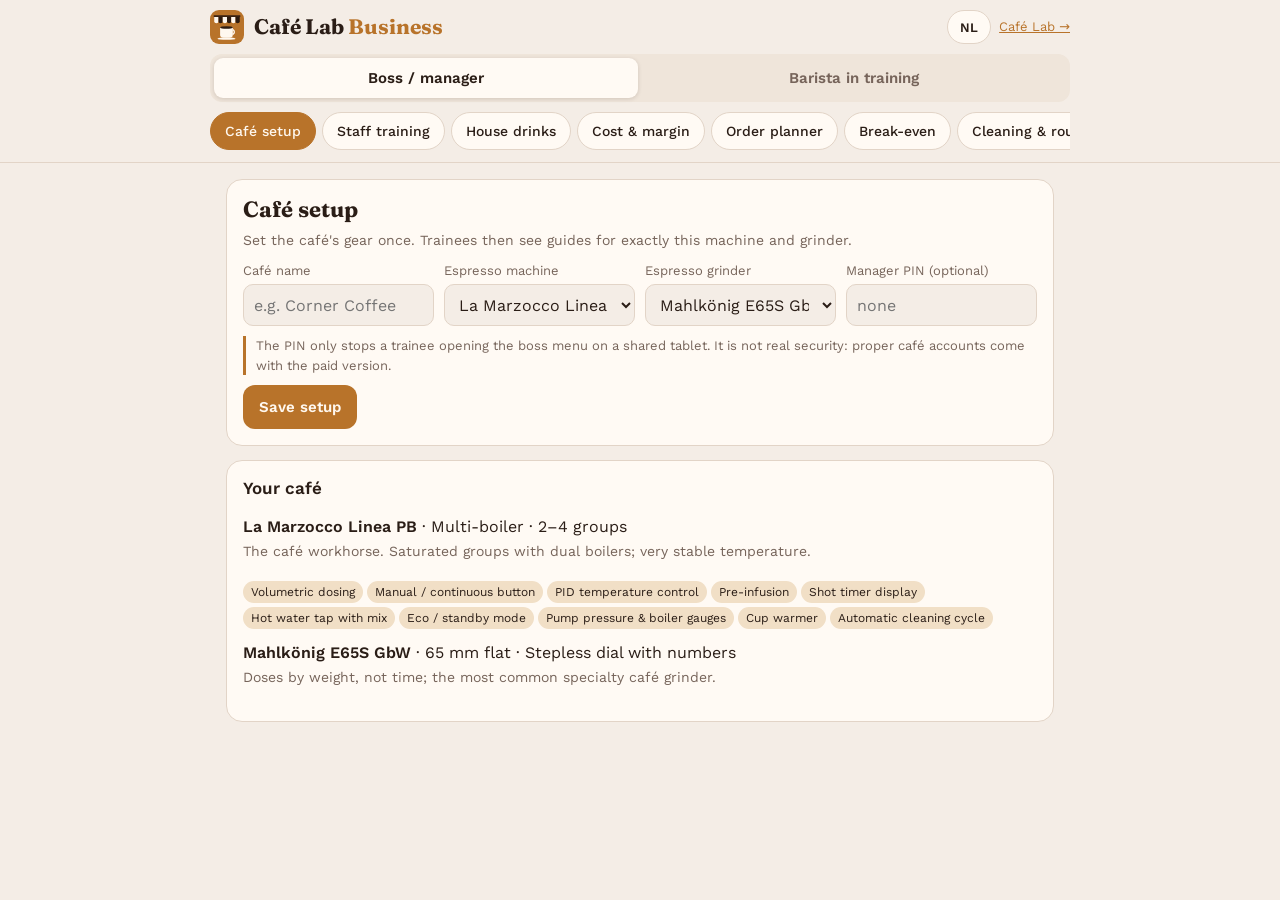
==== commit 408a9db6: "Café Lab Business: coffee knowledge section and its own logo - Coffee knowledge for boss and trainee" ====
--- a/business/index.html
+++ b/business/index.html
@@ -72,7 +72,7 @@
 @media (prefers-reduced-motion:reduce){*{transition:none!important;animation:none!important}}
 </style></head><body>
 <header><div class="wrap">
-  <div class="top"><h1>Café Lab <span style="color:var(--crema)">Business</span></h1><div class="row" style="gap:8px;flex-wrap:nowrap"><button type="button" class="lang" id="langBtn" aria-label="Language">NL</button><a href="../" id="persLink" style="font-size:13px;white-space:nowrap">Café Lab →</a></div></div>
+  <div class="top"><div class="row" style="gap:10px;flex-wrap:nowrap"><svg viewBox="0 0 64 64" width="34" height="34" aria-hidden="true" style="flex:none;border-radius:9px"><rect width="64" height="64" fill="#b8732a"/><rect x="7" y="10" width="50" height="3" fill="#2d1b10"/><path d="M8 13h8v8a4 4 0 0 1-8 0z" fill="#fff8ef"/><path d="M16 13h8v8a4 4 0 0 1-8 0z" fill="#2d1b10"/><path d="M24 13h8v8a4 4 0 0 1-8 0z" fill="#fff8ef"/><path d="M32 13h8v8a4 4 0 0 1-8 0z" fill="#2d1b10"/><path d="M40 13h8v8a4 4 0 0 1-8 0z" fill="#fff8ef"/><path d="M48 13h8v8a4 4 0 0 1-8 0z" fill="#2d1b10"/><path d="M19 33h24v13a6 6 0 0 1-6 6H25a6 6 0 0 1-6-6z" fill="#fff8ef"/><ellipse cx="31" cy="33" rx="12" ry="2.5" fill="#2d1b10"/><path d="M43 37a5 5 0 0 1 0 9" stroke="#fff8ef" stroke-width="2.5" fill="none"/><ellipse cx="31" cy="54" rx="17" ry="2.2" fill="#fff8ef"/></svg><h1>Café Lab <span style="color:var(--crema)">Business</span></h1></div><div class="row" style="gap:8px;flex-wrap:nowrap"><button type="button" class="lang" id="langBtn" aria-label="Language">NL</button><a href="../" id="persLink" style="font-size:13px;white-space:nowrap">Café Lab →</a></div></div>
   <div class="seg" role="group" style="margin-top:10px"><button type="button" data-role="boss" id="roleBoss">Boss</button><button type="button" data-role="trainee" id="roleTrainee">Trainee</button></div>
   <nav class="menu" id="menu"></nav>
 </div></header>
@@ -283,9 +283,15 @@
 // Templates: d = drink. dose = coffee g, yield = espresso g, milk ml, powder g (matcha/chai/cocoa), extra € (syrup etc.)
 const D=(key,o)=>Object.assign({key,cup:"cup",iced:false,dose:0,yield:0,time:"",milk:0,powder:0,powderPrice:0,extra:0,price:0,size:"",layers:[],amt:[],steps:[]},o);
 const TEMPLATES=[
- D("espresso",{name:B("Espresso","Espresso"),sub:B("The base of everything.","De basis van alles."),cup:"demi",dose:18,yield:36,time:"27–30 s",size:"60 ml",price:2.6,layers:[["esp",1]],amt:[B("18 g coffee","18 g koffie"),B("36 g in the cup (1:2)","36 g in het kopje (1:2)")],steps:[B("Grind, dose and tamp level.","Malen, doseren en recht tampen."),B("Pull 27–30 s to 36 g.","Zet in 27–30 s tot 36 g."),B("Serve straight away with a glass of water.","Direct serveren met een glaasje water.")]}),
+ D("espresso",{name:B("Espresso","Espresso"),sub:B("A single shot.","Een enkele shot."),cup:"demi",dose:9,yield:18,time:"25–30 s",size:"30 ml",price:2.3,layers:[["esp",1]],amt:[B("9 g coffee in a single basket","9 g koffie in een enkel filter"),B("18 g in the cup (1:2)","18 g in het kopje (1:2)")],steps:[B("Grind, dose 9 g into the single basket and tamp level.","Malen, 9 g in het enkele filter doseren en recht tampen."),B("Pull 25–30 s to 18 g.","Zet in 25–30 s tot 18 g."),B("Serve straight away with a glass of water.","Direct serveren met een glaasje water.")]}),
+ D("doubleespresso",{name:B("Double espresso","Dubbele espresso"),sub:B("Two shots in one cup.","Twee shots in één kopje."),cup:"demi",dose:18,yield:36,time:"27–30 s",size:"60 ml",price:2.9,layers:[["esp",1]],amt:[B("18 g coffee in a double basket","18 g koffie in een dubbel filter"),B("36 g in the cup (1:2)","36 g in het kopje (1:2)")],steps:[B("Grind, dose 18 g into the double basket and tamp level.","Malen, 18 g in het dubbele filter doseren en recht tampen."),B("Pull 27–30 s to 36 g.","Zet in 27–30 s tot 36 g."),B("Serve in a slightly bigger espresso cup.","Serveer in een iets groter espressokopje.")]}),
+ D("ristretto",{name:B("Ristretto","Ristretto"),sub:B("Shorter, sweeter, more intense.","Korter, zoeter, intenser."),cup:"demi",dose:18,yield:24,time:"22–28 s",size:"30 ml",price:2.6,layers:[["esp",0.6]],amt:[B("18 g coffee","18 g koffie"),B("About 24 g out (1:1.3)","Ongeveer 24 g eruit (1:1,3)")],steps:[B("Grind finer than for espresso.","Fijner malen dan voor espresso."),B("Stop at about 24 g; time stays 22–28 s.","Stop bij ongeveer 24 g; tijd blijft 22–28 s.")]}),
+ D("lungo",{name:B("Lungo","Lungo"),sub:B("A long pull through the coffee.","Lang doorgelopen door de koffie."),cup:"small",dose:18,yield:54,time:"30–36 s",size:"90 ml",price:2.9,layers:[["esp",1]],amt:[B("18 g coffee","18 g koffie"),B("About 54 g out (1:3)","Ongeveer 54 g eruit (1:3)")],steps:[B("Grind a little coarser.","Iets grover malen."),B("Let it run to about 54 g.","Laat lopen tot ongeveer 54 g.")]}),
+ D("macchiato",{name:B("Espresso macchiato","Espresso macchiato"),sub:B("Espresso with a spoon of foam.","Espresso met een lepel schuim."),cup:"demi",dose:18,yield:36,time:"27–30 s",milk:20,size:"60 ml",price:2.9,layers:[["esp",0.8],["foam",0.2]],amt:[B("1 double espresso","1 dubbele espresso"),B("1–2 spoons of milk foam","1–2 lepels melkschuim")],steps:[B("Pull the espresso.","Zet de espresso."),B("Spoon a little foam on top.","Lepel een beetje schuim erop.")]}),
+ D("cortado",{name:B("Cortado","Cortado"),sub:B("A single shot cut with the same amount of milk.","Een enkele shot met evenveel melk."),cup:"glass",dose:9,yield:18,time:"25–30 s",milk:30,size:"60 ml",price:2.8,layers:[["esp",0.5],["milk",0.45],["foam",0.05]],amt:[B("1 single espresso (9 g in, 18 g out)","1 enkele espresso (9 g erin, 18 g eruit)"),B("About 30 ml steamed milk, little foam","Ongeveer 30 ml opgeschuimde melk, weinig schuim")],steps:[B("Pull a single shot into a small glass.","Zet een enkele shot in een klein glas."),B("Steam with very little air, just warm and silky.","Schuim op met heel weinig lucht, alleen warm en zijdezacht."),B("Pour in to roughly double the volume.","Schenk tot ongeveer het dubbele volume.")]}),
+ D("doublecortado",{name:B("Double cortado","Dubbele cortado"),sub:B("The same, built on a double shot.","Hetzelfde, met een dubbele shot."),cup:"glass",dose:18,yield:36,time:"27–30 s",milk:60,size:"120 ml",price:3.4,layers:[["esp",0.5],["milk",0.45],["foam",0.05]],amt:[B("1 double espresso (18 g in, 36 g out)","1 dubbele espresso (18 g erin, 36 g eruit)"),B("About 60 ml steamed milk, little foam","Ongeveer 60 ml opgeschuimde melk, weinig schuim")],steps:[B("Pull a double into a slightly bigger glass.","Zet een dubbele in een iets groter glas."),B("Steam with very little air.","Schuim op met heel weinig lucht."),B("Pour in to roughly double the volume. Stronger than a flat white.","Schenk tot ongeveer het dubbele volume. Sterker dan een flat white.")]}),
+ D("longblack",{name:B("Long black","Long black"),sub:B("Hot water first, double espresso on top.","Eerst heet water, dubbele espresso erop."),cup:"small",dose:18,yield:36,time:"27–30 s",size:"150 ml",price:3.1,layers:[["water",0.6],["esp",0.4]],amt:[B("100 ml hot water","100 ml heet water"),B("1 double espresso","1 dubbele espresso")],steps:[B("Hot water in the cup first.","Eerst heet water in de kop."),B("Pull the double straight on top to keep the crema.","Zet de dubbele er direct op, zo blijft de crema.")]}),
  D("americano",{name:B("Americano","Americano"),sub:B("Espresso topped up with hot water.","Espresso aangevuld met heet water."),cup:"mug",dose:18,yield:36,time:"27–30 s",size:"240 ml",price:3.2,layers:[["water",0.65],["esp",0.35]],amt:[B("1 double espresso","1 dubbele espresso"),B("150–180 ml hot water (about 90 °C)","150–180 ml heet water (ongeveer 90 °C)")],steps:[B("Hot water in the cup first.","Eerst heet water in de kop."),B("Pull the espresso on top to keep the crema.","Zet de espresso erbovenop, zo blijft de crema.")]}),
- D("cortado",{name:B("Cortado","Cortado"),sub:B("Espresso cut with the same amount of milk.","Espresso met evenveel melk."),cup:"glass",dose:18,yield:36,time:"27–30 s",milk:60,size:"120 ml",price:3.3,layers:[["esp",0.5],["milk",0.45],["foam",0.05]],amt:[B("1 double espresso","1 dubbele espresso"),B("About 60 ml steamed milk, little foam","Ongeveer 60 ml opgeschuimde melk, weinig schuim")],steps:[B("Pull the espresso into a small glass.","Zet de espresso in een klein glas."),B("Steam with very little air.","Schuim op met heel weinig lucht."),B("Pour to roughly double the volume.","Schenk tot ongeveer het dubbele volume.")]}),
  D("flatwhite",{name:B("Flat white","Flat white"),sub:B("Strong coffee, velvety milk.","Sterke koffie, fluweelzachte melk."),cup:"small",dose:18,yield:40,time:"27–30 s",milk:120,size:"160 ml",price:3.8,layers:[["esp",0.3],["milk",0.62],["foam",0.08]],amt:[B("1 double espresso (40 g)","1 dubbele espresso (40 g)"),B("About 120 ml milk, very thin foam","Ongeveer 120 ml melk, heel dun schuim")],steps:[B("Pull a double into a 160 ml cup.","Zet een dubbele in een kop van 160 ml."),B("Only a short burst of air: glossy, not foamy.","Maar heel kort lucht: glanzend, niet schuimig."),B("Pour low and fast; finish with a small heart.","Laag en snel schenken; eindig met een klein hartje.")]}),
  D("cappuccino",{name:B("Cappuccino","Cappuccino"),sub:B("Coffee, milk and a thick layer of foam.","Koffie, melk en een dikke laag schuim."),cup:"cup",dose:18,yield:36,time:"27–30 s",milk:130,size:"180 ml",price:3.6,layers:[["esp",0.25],["milk",0.35],["foam",0.4]],amt:[B("1 double espresso","1 dubbele espresso"),B("About 130 ml milk, 1–1.5 cm foam","Ongeveer 130 ml melk, 1–1,5 cm schuim")],steps:[B("Pull the espresso into a 180 ml cup.","Zet de espresso in een kop van 180 ml."),B("Stretch the milk 3–5 s, then roll to 60–65 °C.","Lucht 3–5 s toevoegen, dan laten draaien tot 60–65 °C."),B("Pour and let the foam settle on top.","Schenk en laat het schuim bovenop komen.")]}),
  D("latte",{name:B("Latte","Latte"),sub:B("Mostly milk, a little foam.","Vooral melk, een beetje schuim."),cup:"tall",dose:18,yield:36,time:"27–30 s",milk:240,size:"300 ml",price:3.9,layers:[["esp",0.15],["milk",0.75],["foam",0.1]],amt:[B("1 double espresso","1 dubbele espresso"),B("About 240 ml milk, 1 cm foam","Ongeveer 240 ml melk, 1 cm schuim")],steps:[B("Pull a double into a tall glass.","Zet een dubbele in een hoog glas."),B("Stretch briefly, roll to 60–65 °C.","Kort lucht, laten draaien tot 60–65 °C."),B("Pour steadily; practise latte art.","Rustig schenken; oefen latte art.")]}),
@@ -297,15 +303,25 @@
  D("dirtychai",{name:B("Dirty chai","Dirty chai"),sub:B("Chai latte with a shot of espresso.","Chai latte met een shot espresso."),cup:"tall",dose:18,yield:36,time:"27–30 s",milk:180,powder:20,powderPrice:25,size:"300 ml",price:4.7,layers:[["chai",0.25],["esp",0.15],["milk",0.5],["foam",0.1]],amt:[B("20 g chai powder","20 g chaipoeder"),B("1 double espresso","1 dubbele espresso"),B("180 ml milk","180 ml melk")],steps:[B("Mix the chai powder with the hot espresso.","Meng het chaipoeder met de hete espresso."),B("Steam the milk as for a latte.","Schuim de melk op zoals voor een latte."),B("Pour in; cinnamon on top.","Schenk erbij; kaneel erop.")]}),
  D("hotchoc",{name:B("Hot chocolate","Warme chocolademelk"),sub:B("Rich chocolate and steamed milk.","Rijke chocolade met opgeschuimde melk."),cup:"mug",milk:250,powder:25,powderPrice:12,size:"300 ml",price:3.8,layers:[["choc",0.2],["milk",0.65],["cream",0.15]],amt:[B("25 g chocolate powder or flakes","25 g chocoladepoeder of -vlokken"),B("250 ml milk","250 ml melk"),B("Whipped cream (optional)","Slagroom (optioneel)")],steps:[B("Stir the chocolate with a splash of hot milk into a paste.","Roer de chocolade met een scheutje hete melk tot een pasta."),B("Steam the rest of the milk to 65 °C.","Schuim de rest van de melk op tot 65 °C."),B("Pour in, stir and top with cream.","Schenk erbij, roer en maak af met slagroom.")]})
 ];
-const DEFAULT_MENU=["espresso","americano","cortado","flatwhite","cappuccino","latte"];
+// categories and sizes for the templates
+const TPL_EXTRA={macchiato:{cat:"coffee"},
+ americano:{sizes:[{label:B("Regular","Normaal"),size:"240 ml",dose:18,yield:36,milk:0,price:3.2},{label:B("Large","Groot"),size:"350 ml",dose:27,yield:54,milk:0,price:3.8}]},
+ cappuccino:{sizes:[{label:B("Regular","Normaal"),size:"180 ml",dose:18,yield:36,milk:130,price:3.6},{label:B("Large","Groot"),size:"300 ml",dose:18,yield:36,milk:230,price:4.3}]},
+ latte:{sizes:[{label:B("Regular","Normaal"),size:"300 ml",dose:18,yield:36,milk:240,price:3.9},{label:B("Large","Groot"),size:"400 ml",dose:27,yield:54,milk:320,price:4.6}]},
+ matcha:{sizes:[{label:B("Regular","Normaal"),size:"300 ml",dose:0,yield:0,milk:220,price:4.5},{label:B("Large","Groot"),size:"400 ml",dose:0,yield:0,milk:300,price:5.2}]},
+ chai:{sizes:[{label:B("Regular","Normaal"),size:"300 ml",dose:0,yield:0,milk:200,price:4.3},{label:B("Large","Groot"),size:"400 ml",dose:0,yield:0,milk:280,price:5.0}]}};
+TEMPLATES.forEach(t=>Object.assign(t,TPL_EXTRA[t.key]||{}));
+const DEFAULT_MENU=["espresso","doubleespresso","cortado","doublecortado","americano","flatwhite","cappuccino","latte","icedlatte","matcha","chai"];
 const clone=o=>JSON.parse(JSON.stringify(o));
 const fromTpl=k=>{const t=clone(TEMPLATES.find(x=>x.key===k));t.id="d"+Date.now().toString(36)+Math.random().toString(36).slice(2,6);return t};
 if(!Array.isArray(S.menu))S.menu=DEFAULT_MENU.map(fromTpl);
+// menu v2: single/double espresso and cortado, sizes; keep drinks the boss added themselves
+if((S.menuVer||1)<2){const old=["espresso","americano","cortado","flatwhite","cappuccino","latte"],own=S.menu.filter(d=>!old.includes(d.key)),base=DEFAULT_MENU.map(fromTpl);S.menu=base.concat(own.filter(d=>!base.some(b=>b.key===d.key&&d.key!=="custom")));S.menuVer=2}
 
 /* ---------- menus ---------- */
 const MENUS={
- boss:[["setup",B("Café setup","Café-instellingen")],["staff",B("Staff training","Training personeel")],["recipes",B("House drinks","Huisdrankjes")],["cost",B("Cost & margin","Kosten & marge")],["order",B("Order planner","Bestelplanner")],["breakeven",B("Break-even","Break-even")],["routine",B("Cleaning & routines","Schoonmaak & routines")],["tools",B("Calculators","Rekenhulpen")],["gear",B("Equipment guide","Apparatuurgids")]],
- trainee:[["path",B("My training","Mijn training")],["recipes",B("House drinks","Huisdrankjes")],["machine",B("Our machine","Onze machine")],["grinder",B("Our grinder","Onze molen")],["tools",B("Calculators","Rekenhulpen")],["routine",B("Daily routines","Dagelijkse routines")],["gear",B("Equipment guide","Apparatuurgids")]]
+ boss:[["setup",B("Café setup","Café-instellingen")],["staff",B("Staff training","Training personeel")],["recipes",B("House drinks","Huisdrankjes")],["cost",B("Cost & margin","Kosten & marge")],["order",B("Order planner","Bestelplanner")],["breakeven",B("Break-even","Break-even")],["routine",B("Cleaning & routines","Schoonmaak & routines")],["tools",B("Calculators","Rekenhulpen")],["know",B("Coffee knowledge","Koffiekennis")],["gear",B("Equipment guide","Apparatuurgids")]],
+ trainee:[["path",B("My training","Mijn training")],["recipes",B("House drinks","Huisdrankjes")],["machine",B("Our machine","Onze machine")],["grinder",B("Our grinder","Onze molen")],["tools",B("Calculators","Rekenhulpen")],["routine",B("Daily routines","Dagelijkse routines")],["know",B("Coffee knowledge","Koffiekennis")],["gear",B("Equipment guide","Apparatuurgids")]]
 };
 function renderMenu(){
   document.documentElement.lang=S.lang;
@@ -388,62 +404,123 @@
 }
 
 /* ---------- house drinks ---------- */
-const meta=d=>[d.size,d.dose?`${fmt(d.dose,0)} g → ${fmt(d.yield,0)} g`:"",d.milk?`${d.milk} ml ${T("milk","melk")}`:""].filter(Boolean).join(" · ");
+const CATS={coffee:B("Espresso","Espresso"),milk:B("With milk","Met melk"),nocoffee:B("No coffee","Zonder koffie"),iced:B("Iced","Met ijs"),other:B("Other","Overig")};
+const catOf=d=>d.cat||(d.iced?"iced":!d.dose?"nocoffee":d.milk?"milk":"coffee");
+// sizes: a drink can come in several sizes, each with its own cup, dose, milk and price
+const sizesOf=d=>Array.isArray(d.sizes)&&d.sizes.length?d.sizes:[{label:"",size:d.size,dose:d.dose,yield:d.yield,milk:d.milk,price:d.price}];
+const withSize=(d,s)=>Object.assign({},d,{dose:s.dose??d.dose,yield:s.yield??d.yield,milk:s.milk??d.milk,price:s.price??d.price,size:s.size||d.size});
+const DEF_OPTS=()=>({milks:[{n:B("Whole milk","Volle melk"),p:0},{n:B("Semi-skimmed","Halfvolle melk"),p:0},{n:B("Oat milk","Havermelk"),p:0.5},{n:B("Soy milk","Sojamelk"),p:0.5},{n:B("Almond milk","Amandelmelk"),p:0.5},{n:B("Lactose-free","Lactosevrij"),p:0.3}],
+ extras:[{n:B("Extra shot","Extra shot"),p:0.6},{n:B("Decaf","Cafeïnevrij"),p:0},{n:B("Vanilla syrup","Vanillesiroop"),p:0.5},{n:B("Caramel syrup","Karamelsiroop"),p:0.5},{n:B("Hazelnut syrup","Hazelnootsiroop"),p:0.5},{n:B("Whipped cream","Slagroom"),p:0.5},{n:B("Takeaway cup","Meeneembeker"),p:0}]});
+if(!S.opts)S.opts=DEF_OPTS();
+let dCat="all";
+const meta=d=>{const ss=sizesOf(d);if(ss.length>1)return ss.map(s=>L(s.label)||s.size).join(" · ");return [d.size,d.dose?`${fmt(d.dose,0)} g → ${fmt(d.yield,0)} g`:"",d.milk?`${d.milk} ml ${T("milk","melk")}`:""].filter(Boolean).join(" · ")};
+const fromPrice=d=>{const ps=sizesOf(d).map(s=>+s.price).filter(p=>p>0);return ps.length?(ps.length>1?T("from ","vanaf "):"")+eur(Math.min(...ps)):""};
 const drinkCost=(d,c)=>{const n=k=>num((c||S.costs.cost||{})[k]);const bag=n("bag")||28,kg=n("kg")||1,milkL=n("milkL")||1.3,waste=isFinite(n("waste"))?n("waste"):8,cup=isFinite(n("cup"))?n("cup"):0.12;
   return ((bag/(kg*1000))*(+d.dose||0)+milkL/1000*(+d.milk||0)+(+d.powderPrice||0)/1000*(+d.powder||0))*(1+waste/100)+cup+(+d.extra||0)};
+const vatNow=()=>{const v=num(sv("cost","vat",9));return isFinite(v)?v:9};
+
 VIEWS.recipes=()=>{
  const boss=S.role==="boss";
- V(`<div class="panel"><h2>${T("House drinks","Huisdrankjes")}</h2><p class="hint">${boss?T("Your café's menu and the standard for each drink. Tap a drink to see or change it, or add your own, like a matcha or chai latte.","Het menu van je café en de standaard per drankje. Tik op een drankje om het te bekijken of aan te passen, of voeg je eigen drankje toe, zoals een matcha- of chai latte."):T("Our café's standard. Tap a drink for the full recipe. Weigh every shot until these feel automatic.","De standaard van ons café. Tik op een drankje voor het hele recept. Weeg elke shot tot dit vanzelf gaat.")}</p></div>
- <div class="dcards">${S.menu.map(d=>`<button type="button" class="dcard" data-drink="${d.id}"><div class="art">${cupSVG(d)}</div><div class="txt"><h3>${esc(L(d.name))}</h3><span class="meta">${esc(meta(d))}</span>${d.price?`<span class="meta">${eur(d.price)}</span>`:""}</div></button>`).join("")}
- ${boss?`<button type="button" class="dcard add" id="addDrink">+ ${T("Add a drink","Drankje toevoegen")}</button>`:""}</div>
- ${boss&&!S.menu.length?"":""}`);
- $("#view").onclick=e=>{const c=e.target.closest("[data-drink]");if(c)showDrink(c.dataset.drink);if(e.target.closest("#addDrink"))pickTemplate()};
-};
-function showDrink(id){const d=S.menu.find(x=>x.id===id);if(!d)return;const boss=S.role==="boss";const Ls=(d.layers||[]).filter(l=>l[1]>0),tot=Ls.reduce((a,l)=>a+ +l[1],0)||1;
- openDlg(cupSVG(d),`<h2>${esc(L(d.name))}</h2>${d.sub?`<p class="hint" style="margin:0">${esc(L(d.sub))}</p>`:""}
- <div class="stats">${d.size?`<div><b>${esc(d.size)}</b><span>${T("Cup","Kop")}</span></div>`:""}${d.dose?`<div><b>${fmt(d.dose)} g</b><span>${T("Dose","Dosis")}</span></div><div><b>${fmt(d.yield)} g</b><span>${T("Yield","Opbrengst")} · 1:${fmt(d.yield/d.dose)}</span></div>`:""}${d.time?`<div><b>${esc(d.time)}</b><span>${T("Shot time","Shottijd")}</span></div>`:""}${d.milk?`<div><b>${d.milk} ml</b><span>${T("Milk","Melk")}</span></div>`:""}${d.powder?`<div><b>${fmt(d.powder)} g</b><span>${T("Powder","Poeder")}</span></div>`:""}${d.price?`<div><b>${eur(d.price)}</b><span>${T("Price","Prijs")}</span></div>`:""}</div>
+ const vis=S.menu.filter(d=>boss||!d.hidden);
+ const used=Object.keys(CATS).filter(c=>vis.some(d=>catOf(d)===c));
+ if(dCat!=="all"&&dCat!=="hidden"&&!used.includes(dCat))dCat="all";
+ const list=vis.filter(d=>dCat==="all"?(!d.hidden||boss):dCat==="hidden"?d.hidden:catOf(d)===dCat);
+ V(`<div class="panel"><h2>${T("House drinks","Huisdrankjes")}</h2><p class="hint">${boss?T("Your café's menu: tap a drink to see or change it. Drinks can have several sizes, and guests can pick a milk and extras that you set once for the whole menu.","Het menu van je café: tik op een drankje om het te bekijken of aan te passen. Drankjes kunnen meerdere maten hebben, en gasten kiezen een melk en extra's die je één keer voor het hele menu instelt."):T("Our café's standard. Tap a drink for the full recipe. Weigh every shot until these feel automatic.","De standaard van ons café. Tik op een drankje voor het hele recept. Weeg elke shot tot dit vanzelf gaat.")}</p>
+ <div class="row"><button type="button" class="ghost" id="board">${T("Menu board","Menukaart")}</button>${boss?`<button type="button" class="ghost" id="optsBtn">${T("Milk & extras","Melk & extra's")}</button><button type="button" class="ghost" id="resetMenu">${T("Reset to the standard menu","Terug naar standaardmenu")}</button>`:""}</div></div>
+ <nav class="menu" style="padding-top:0;margin-bottom:10px" aria-label="${T("Categories","Categorieën")}"><button type="button" data-cat="all" aria-current="${dCat==="all"}">${T("All","Alles")}</button>${used.map(c=>`<button type="button" data-cat="${c}" aria-current="${dCat===c}">${L(CATS[c])}</button>`).join("")}${boss&&S.menu.some(d=>d.hidden)?`<button type="button" data-cat="hidden" aria-current="${dCat==="hidden"}">${T("Hidden","Verborgen")}</button>`:""}</nav>
+ <div class="dcards">${list.map(d=>`<button type="button" class="dcard" data-drink="${d.id}"${d.hidden?' style="opacity:.55"':""}><div class="art">${cupSVG(d)}</div><div class="txt"><h3>${esc(L(d.name))}</h3><span class="meta">${esc(meta(d))}</span><span class="meta">${fromPrice(d)}${d.hidden?" · "+T("hidden","verborgen"):""}</span></div></button>`).join("")}
+ ${boss?`<button type="button" class="dcard add" id="addDrink">+ ${T("Add a drink","Drankje toevoegen")}</button>`:""}</div>`);
+ $("#view").onclick=e=>{const c=e.target.closest("[data-drink]");if(c)return showDrink(c.dataset.drink);const k=e.target.closest("[data-cat]");if(k){dCat=k.dataset.cat;return VIEWS.recipes()}
+  const b=e.target.closest("button");if(!b)return;if(b.id==="addDrink")pickTemplate();if(b.id==="board")menuBoard();if(b.id==="optsBtn")editOpts();
+  if(b.id==="resetMenu")twice(b,()=>{S.menu=DEFAULT_MENU.map(fromTpl);dCat="all";save();VIEWS.recipes()})};
+};
+function showDrink(id){const d=S.menu.find(x=>x.id===id);if(!d)return;const boss=S.role==="boss";const Ls=(d.layers||[]).filter(l=>l[1]>0),tot=Ls.reduce((a,l)=>a+ +l[1],0)||1;const ss=sizesOf(d),multi=ss.length>1,vat=vatNow();
+ const opts=[...(d.milk?S.opts.milks:[]),...S.opts.extras];
+ openDlg(cupSVG(d),`<h2>${esc(L(d.name))}</h2>${d.sub?`<p class="hint" style="margin:0">${esc(L(d.sub))}</p>`:""}<div><span class="tag on">${L(CATS[catOf(d)])}</span>${d.hidden?`<span class="tag">${T("hidden from menu","verborgen op menu")}</span>`:""}</div>
+ ${multi?`<div class="tableWrap"><table><tr><th>${T("Size","Maat")}</th><th>${T("Cup","Kop")}</th>${d.dose||ss.some(s=>s.dose)?`<th>${T("Coffee","Koffie")}</th>`:""}${d.milk||ss.some(s=>s.milk)?`<th>${T("Milk","Melk")}</th>`:""}<th>${T("Price","Prijs")}</th>${boss?`<th>${T("Margin","Marge")}</th>`:""}</tr>${ss.map(s=>{const x=withSize(d,s),c=drinkCost(x),m=x.price?(1-c/(x.price/(1+vat/100)))*100:NaN;return `<tr><td><b>${esc(L(s.label))}</b></td><td>${esc(x.size)}</td>${d.dose||ss.some(s=>s.dose)?`<td class="num">${x.dose?`${fmt(x.dose,0)} → ${fmt(x.yield||x.dose*2,0)} g`:"–"}</td>`:""}${d.milk||ss.some(s=>s.milk)?`<td class="num">${x.milk||0} ml</td>`:""}<td class="num">${x.price?eur(x.price):"–"}</td>${boss?`<td class="num ${m>=70?"ok":m>=60?"warnT":"badT"}">${isFinite(m)?fmt(m,0)+" %":"–"}</td>`:""}</tr>`}).join("")}</table></div>${d.time?`<p class="hint" style="margin:0">${T("Shot time","Shottijd")}: ${esc(d.time)}</p>`:""}`
+ :`<div class="stats">${d.size?`<div><b>${esc(d.size)}</b><span>${T("Cup","Kop")}</span></div>`:""}${d.dose?`<div><b>${fmt(d.dose)} g</b><span>${T("Dose","Dosis")}</span></div><div><b>${fmt(d.yield)} g</b><span>${T("Yield","Opbrengst")} · 1:${fmt(d.yield/d.dose)}</span></div>`:""}${d.time?`<div><b>${esc(d.time)}</b><span>${T("Shot time","Shottijd")}</span></div>`:""}${d.milk?`<div><b>${d.milk} ml</b><span>${T("Milk","Melk")}</span></div>`:""}${d.powder?`<div><b>${fmt(d.powder)} g</b><span>${T("Powder","Poeder")}</span></div>`:""}${d.price?`<div><b>${eur(d.price)}</b><span>${T("Price","Prijs")}</span></div>`:""}</div>`}
  <div style="display:flex;flex-direction:column;gap:4px">${Ls.slice().reverse().map(([c,f])=>`<span class="row" style="gap:8px;font-size:14px;flex-wrap:nowrap"><i class="dot" style="background:${COL[c]}"></i>${L(COLN[c])} <span class="hint" style="margin:0">${Math.round(f/tot*100)}%</span></span>`).join("")}</div>
  ${d.amt.length?`<h3>${T("You need","Je hebt nodig")}</h3><ul>${d.amt.map(x=>`<li>${esc(L(x))}</li>`).join("")}</ul>`:""}
  ${d.steps.length?`<h3>${T("How to make it","Zo maak je het")}</h3><ol>${d.steps.map(x=>`<li>${esc(L(x))}</li>`).join("")}</ol>`:""}
- ${boss?`<p class="hint">${T("Cost per drink","Kosten per drankje")}: <b>${eur(drinkCost(d))}</b>${d.price?` · ${T("margin","marge")} <b>${fmt((1-drinkCost(d)/(d.price/1.09))*100,0)} %</b>`:""}</p><div class="row"><button class="btn" type="button" id="dEdit">${T("Edit","Bewerken")}</button><button class="ghost" type="button" id="dCopy">${T("Duplicate","Dupliceren")}</button><button class="ghost" type="button" id="dDel">${T("Remove from menu","Van menu halen")}</button></div>`:""}`);
+ ${opts.length?`<h3>${T("Guests can choose","Gasten kunnen kiezen")}</h3><div>${opts.map(o=>`<span class="tag on">${esc(L(o.n))}${+o.p?` +${eur(+o.p)}`:""}</span>`).join("")}</div>`:""}
+ ${boss?`${!multi?`<p class="hint">${T("Cost per drink","Kosten per drankje")}: <b>${eur(drinkCost(d))}</b>${d.price?` · ${T("margin","marge")} <b>${fmt((1-drinkCost(d)/(d.price/(1+vat/100)))*100,0)} %</b>`:""}</p>`:""}
+ <div class="row"><button class="btn" type="button" id="dEdit">${T("Edit","Bewerken")}</button><button class="ghost" type="button" id="dCopy">${T("Duplicate","Dupliceren")}</button><button class="ghost" type="button" id="dHide">${d.hidden?T("Show on menu","Op menu zetten"):T("Hide from menu","Verbergen")}</button></div>
+ <div class="row"><button class="ghost" type="button" id="dUp" aria-label="${T("Move earlier","Naar voren")}">← ${T("Earlier","Eerder")}</button><button class="ghost" type="button" id="dDown">${T("Later","Later")} →</button><button class="ghost" type="button" id="dDel">${T("Delete","Verwijderen")}</button></div>`:""}`);
  if(!boss)return;
+ const mv=dir=>{const i=S.menu.indexOf(d),j=i+dir;if(j<0||j>=S.menu.length)return;[S.menu[i],S.menu[j]]=[S.menu[j],S.menu[i]];save();VIEWS.recipes();toast(T("Moved","Verplaatst"))};
+ $("#dUp").onclick=()=>mv(-1);$("#dDown").onclick=()=>mv(1);
+ $("#dHide").onclick=()=>{d.hidden=!d.hidden;save();dlg.close();VIEWS.recipes()};
  $("#dEdit").onclick=()=>editDrink(d);
- $("#dCopy").onclick=()=>{const c=clone(d);c.id="d"+Date.now().toString(36);c.name=L(d.name)+" 2";S.menu.push(c);save();dlg.close();VIEWS.recipes();editDrink(c)};
+ $("#dCopy").onclick=()=>{const c=clone(d);c.id="d"+Date.now().toString(36);c.name=L(d.name)+" 2";S.menu.splice(S.menu.indexOf(d)+1,0,c);save();dlg.close();VIEWS.recipes();editDrink(c)};
  $("#dDel").onclick=e=>twice(e.target,()=>{S.menu=S.menu.filter(x=>x.id!==d.id);save();dlg.close();VIEWS.recipes()});
 }
 function pickTemplate(){
  openDlg("",`<h2>${T("Add a drink","Drankje toevoegen")}</h2><p class="hint" style="margin:0">${T("Start from a template and change it to your café's recipe, or start empty.","Begin met een sjabloon en pas het aan op het recept van je café, of begin leeg.")}</p>
- <div class="dcards">${TEMPLATES.map(t=>`<button type="button" class="dcard" data-tpl="${t.key}"><div class="art">${cupSVG(t)}</div><div class="txt"><h3>${L(t.name)}</h3></div></button>`).join("")}<button type="button" class="dcard add" data-tpl="">+ ${T("Empty drink","Leeg drankje")}</button></div>`);
+ ${Object.keys(CATS).map(c=>{const ts=TEMPLATES.filter(t=>catOf(t)===c);return ts.length?`<h3>${L(CATS[c])}</h3><div class="dcards">${ts.map(t=>`<button type="button" class="dcard" data-tpl="${t.key}"><div class="art">${cupSVG(t)}</div><div class="txt"><h3>${L(t.name)}</h3></div></button>`).join("")}</div>`:""}).join("")}
+ <h3>${T("Your own","Je eigen")}</h3><div class="dcards"><button type="button" class="dcard add" data-tpl="">+ ${T("Empty drink","Leeg drankje")}</button></div>`);
  $("#dlgBody").onclick=e=>{const b=e.target.closest("[data-tpl]");if(!b)return;$("#dlgBody").onclick=null;
-   const d=b.dataset.tpl?fromTpl(b.dataset.tpl):Object.assign(D("custom",{name:"",sub:"",layers:[["milk",0.8],["foam",0.2]]}),{id:"d"+Date.now().toString(36)});
+   const d=b.dataset.tpl?fromTpl(b.dataset.tpl):Object.assign(D("custom",{name:"",sub:"",cat:"other",layers:[["milk",0.8],["foam",0.2]]}),{id:"d"+Date.now().toString(36)});
    d.isNew=true;editDrink(d)};
 }
 function editDrink(d){
  const cupOpts=Object.keys(CUPS).map(k=>`<option value="${k}"${k===d.cup?" selected":""}>${L(CUPN[k])}</option>`).join("");
- const layer=(l,i)=>`<div class="layerRow"><select id="ly${i}"><option value="">—</option>${Object.keys(COL).map(c=>`<option value="${c}"${l&&l[0]===c?" selected":""}>${L(COLN[c])}</option>`).join("")}</select><span></span><input id="lp${i}" class="num" inputmode="decimal" value="${l?Math.round(l[1]*100):""}" placeholder="%"></div>`;
+ const catOpts=Object.keys(CATS).map(k=>`<option value="${k}"${k===catOf(d)?" selected":""}>${L(CATS[k])}</option>`).join("");
+ const layer=(l,i)=>`<div class="layerRow"><select id="ly${i}" aria-label="${T("Layer","Laag")} ${i+1}"><option value="">—</option>${Object.keys(COL).map(c=>`<option value="${c}"${l&&l[0]===c?" selected":""}>${L(COLN[c])}</option>`).join("")}</select><span></span><input id="lp${i}" class="num" inputmode="decimal" value="${l?Math.round(l[1]*100):""}" placeholder="%" aria-label="%"></div>`;
+ const ss=Array.isArray(d.sizes)?d.sizes:[];
+ const sizeRow=(s,i)=>`<div class="grid" style="grid-template-columns:repeat(5,minmax(0,1fr));gap:6px"><input id="sl${i}" value="${esc(s?L(s.label):"")}" placeholder="${[T("Small","Klein"),T("Regular","Normaal"),T("Large","Groot")][i]}" aria-label="${T("Size name","Naam maat")}"><input id="ss${i}" value="${esc(s?s.size:"")}" placeholder="ml" aria-label="${T("Cup size","Kopmaat")}"><input id="sd${i}" class="num" inputmode="decimal" value="${s&&s.dose!=null?s.dose:""}" placeholder="${T("coffee g","koffie g")}" aria-label="${T("Coffee g","Koffie g")}"><input id="sm${i}" class="num" inputmode="decimal" value="${s&&s.milk!=null?s.milk:""}" placeholder="${T("milk ml","melk ml")}" aria-label="${T("Milk ml","Melk ml")}"><input id="sp${i}" class="num" inputmode="decimal" value="${s&&s.price?s.price:""}" placeholder="€" aria-label="€"></div>`;
  const lines=a=>a.map(x=>L(x)).join("\n");
  const f=(id,label,v,attrs="")=>`<label class="field"><span>${label}</span><input id="${id}" value="${esc(v)}" ${attrs}></label>`;
  openDlg(cupSVG(d),`<h2>${d.isNew?T("New drink","Nieuw drankje"):T("Edit drink","Drankje bewerken")}</h2>
  <div class="grid">${f("eName",T("Name","Naam"),L(d.name),`placeholder="${T("e.g. Matcha latte","bijv. Matcha latte")}"`)}${f("eSub",T("Short description","Korte beschrijving"),L(d.sub))}
+ <label class="field"><span>${T("Menu section","Menurubriek")}</span><select id="eCat">${catOpts}</select></label>
  <label class="field"><span>${T("Cup","Kop")}</span><select id="eCup">${cupOpts}</select></label>${f("eSize",T("Size","Maat"),d.size,'placeholder="300 ml"')}
  <label class="field"><span>${T("Served","Geserveerd")}</span><select id="eIced"><option value="0">${T("Hot","Warm")}</option><option value="1"${d.iced?" selected":""}>${T("Iced","Met ijs")}</option></select></label>
  ${f("ePrice",T("Menu price € (incl. VAT)","Menuprijs € (incl. btw)"),d.price||"",'class="num" inputmode="decimal"')}</div>
- <h3>${T("Coffee","Koffie")}</h3><p class="hint" style="margin:0">${T("Leave the dose at 0 for drinks without coffee.","Laat de dosis op 0 voor drankjes zonder koffie.")}</p>
+ <h3>${T("Coffee","Koffie")}</h3><p class="hint" style="margin:0">${T("Single shot ≈ 9 g → 18 g, double ≈ 18 g → 36 g. Leave the dose at 0 for drinks without coffee.","Enkele shot ≈ 9 g → 18 g, dubbele ≈ 18 g → 36 g. Laat de dosis op 0 voor drankjes zonder koffie.")}</p>
+ <div class="row" style="gap:6px"><button type="button" class="ghost" data-shot="9|18">${T("Single shot","Enkele shot")}</button><button type="button" class="ghost" data-shot="18|36">${T("Double shot","Dubbele shot")}</button><button type="button" class="ghost" data-shot="27|54">${T("Triple shot","Driedubbele shot")}</button><button type="button" class="ghost" data-shot="0|0">${T("No coffee","Geen koffie")}</button></div>
  <div class="grid">${f("eDose",T("Dose g","Dosis g"),d.dose,'class="num" inputmode="decimal"')}${f("eYield",T("Yield g","Opbrengst g"),d.yield,'class="num" inputmode="decimal"')}${f("eTime",T("Shot time","Shottijd"),d.time,'placeholder="27–30 s"')}</div>
  <h3>${T("Milk, powders and extras","Melk, poeders en extra's")}</h3>
  <div class="grid">${f("eMilk",T("Milk ml","Melk ml"),d.milk,'class="num" inputmode="decimal"')}${f("ePowder",T("Powder g (matcha, chai, cocoa)","Poeder g (matcha, chai, cacao)"),d.powder,'class="num" inputmode="decimal"')}${f("ePowderPrice",T("Powder € per kg","Poeder € per kg"),d.powderPrice,'class="num" inputmode="decimal"')}${f("eExtra",T("Other extras € per drink (syrup…)","Overige extra's € per drankje (siroop…)"),d.extra,'class="num" inputmode="decimal"')}</div>
+ <h3>${T("Sizes (optional)","Maten (optioneel)")}</h3><p class="hint" style="margin:0">${T("Sell it in up to three sizes: name, cup size, coffee g, milk ml and price. Leave empty for one size.","Verkoop het in maximaal drie maten: naam, kopmaat, koffie g, melk ml en prijs. Laat leeg voor één maat.")}</p>
+ <div style="display:flex;flex-direction:column;gap:6px">${[0,1,2].map(i=>sizeRow(ss[i],i)).join("")}</div>
  <h3>${T("What's in the cup (for the drawing)","Wat zit erin (voor de tekening)")}</h3><p class="hint" style="margin:0">${T("Bottom to top, in % of the cup.","Van onder naar boven, in % van de kop.")}</p>
  <div style="display:flex;flex-direction:column;gap:6px">${[0,1,2,3].map(i=>layer(d.layers[i],i)).join("")}</div>
  <label class="field"><span>${T("Ingredients (one per line)","Ingrediënten (één per regel)")}</span><textarea id="eAmt">${esc(lines(d.amt))}</textarea></label>
  <label class="field"><span>${T("Steps (one per line)","Stappen (één per regel)")}</span><textarea id="eSteps">${esc(lines(d.steps))}</textarea></label>
+ <label class="row" style="gap:8px;flex-wrap:nowrap"><input type="checkbox" id="eHidden" style="width:22px;height:22px;min-height:0;flex:none"${d.hidden?" checked":""}>${T("Hide from the menu for now (e.g. seasonal)","Voorlopig niet op het menu (bijv. seizoensdrankje)")}</label>
  <p class="hint badT" id="eErr" hidden>${T("Give the drink a name.","Geef het drankje een naam.")}</p>
  <div class="row"><button class="btn" type="button" id="eSave">${d.isNew?T("Add to menu","Aan menu toevoegen"):T("Save","Opslaan")}</button><button class="ghost" type="button" id="eCancel">${T("Cancel","Annuleren")}</button></div>`);
  const read=()=>{const v=id=>$("#"+id).value,n=id=>num(v(id))||0,keep=(old,val)=>L(old)===val?old:val,keepList=(old,txt)=>{const ls=txt.split("\n").map(s=>s.trim()).filter(Boolean);return lines(old)===ls.join("\n")?old:ls};
    const layers=[0,1,2,3].map(i=>[v("ly"+i),n("lp"+i)/100]).filter(l=>l[0]&&l[1]>0);
-   return Object.assign({},d,{name:keep(d.name,v("eName").trim()),sub:keep(d.sub,v("eSub").trim()),cup:v("eCup"),size:v("eSize").trim(),iced:v("eIced")==="1",price:n("ePrice"),dose:n("eDose"),yield:n("eYield"),time:v("eTime").trim(),milk:n("eMilk"),powder:n("ePowder"),powderPrice:n("ePowderPrice"),extra:n("eExtra"),layers,amt:keepList(d.amt,v("eAmt")),steps:keepList(d.steps,v("eSteps"))})};
+   const sizes=[0,1,2].map(i=>{const lab=v("sl"+i).trim(),sz=v("ss"+i).trim();if(!lab&&!sz&&!v("sp"+i))return null;const dd=num(v("sd"+i)),mm=num(v("sm"+i));
+     return {label:keep(ss[i]?ss[i].label:"",lab),size:sz,dose:isFinite(dd)?dd:n("eDose"),yield:isFinite(dd)?(n("eDose")?dd*n("eYield")/n("eDose"):dd*2):n("eYield"),milk:isFinite(mm)?mm:n("eMilk"),price:num(v("sp"+i))||0}}).filter(Boolean);
+   return Object.assign({},d,{name:keep(d.name,v("eName").trim()),sub:keep(d.sub,v("eSub").trim()),cat:v("eCat"),cup:v("eCup"),size:v("eSize").trim(),iced:v("eIced")==="1",price:n("ePrice"),dose:n("eDose"),yield:n("eYield"),time:v("eTime").trim(),milk:n("eMilk"),powder:n("ePowder"),powderPrice:n("ePowderPrice"),extra:n("eExtra"),sizes,layers,hidden:$("#eHidden").checked,amt:keepList(d.amt,v("eAmt")),steps:keepList(d.steps,v("eSteps"))})};
  $("#dlgBody").oninput=()=>{$("#dlgArt").innerHTML=cupSVG(read())};$("#dlgBody").onchange=$("#dlgBody").oninput;
+ $("#dlgBody").onclick=e=>{const b=e.target.closest("[data-shot]");if(!b)return;const[a,c]=b.dataset.shot.split("|");$("#eDose").value=a;$("#eYield").value=c;if(!+a)$("#eTime").value="";else if(!$("#eTime").value)$("#eTime").value="27–30 s";$("#dlgBody").oninput()};
  $("#eCancel").onclick=()=>dlg.close();
- $("#eSave").onclick=()=>{const nd=read();if(!L(nd.name)){$("#eErr").hidden=false;return}delete nd.isNew;const i=S.menu.findIndex(x=>x.id===nd.id);if(i>=0)S.menu[i]=nd;else S.menu.push(nd);save();$("#dlgBody").oninput=$("#dlgBody").onchange=null;dlg.close();toast(T("Saved","Opgeslagen"));VIEWS.recipes()};
+ $("#eSave").onclick=()=>{const nd=read();if(!L(nd.name)){$("#eErr").hidden=false;return}delete nd.isNew;const i=S.menu.findIndex(x=>x.id===nd.id);if(i>=0)S.menu[i]=nd;else S.menu.push(nd);save();$("#dlgBody").oninput=$("#dlgBody").onchange=$("#dlgBody").onclick=null;dlg.close();toast(T("Saved","Opgeslagen"));VIEWS.recipes()};
+}
+function editOpts(){
+ const sec=(k,title,hint)=>`<h3>${title}</h3><p class="hint" style="margin:0">${hint}</p>${S.opts[k].map((o,i)=>`<div class="row" style="flex-wrap:nowrap;gap:6px"><input data-on="${k}|${i}" value="${esc(L(o.n))}" aria-label="${T("Name","Naam")}"><input data-op="${k}|${i}" class="num" inputmode="decimal" value="${o.p}" style="width:80px;flex:none" aria-label="${T("Extra charge €","Toeslag €")}"><button type="button" class="ghost" data-odel="${k}|${i}" aria-label="${T("Remove","Verwijderen")}" style="padding:8px 12px;flex:none">✕</button></div>`).join("")}
+  <div class="row" style="flex-wrap:nowrap;gap:6px"><input id="new_${k}" placeholder="${k==="milks"?T("e.g. Coconut milk","bijv. Kokosmelk"):T("e.g. Oat cream topping","bijv. Haverroom topping")}"><button type="button" class="btn" data-oadd="${k}">${T("Add","Toevoegen")}</button></div>`;
+ openDlg("",`<h2>${T("Milk & extras","Melk & extra's")}</h2><p class="hint" style="margin:0">${T("Choices guests can add to any drink. The number is the extra charge in € (0 = free). Milk choices only show on drinks with milk.","Keuzes die gasten aan elk drankje kunnen toevoegen. Het getal is de toeslag in € (0 = gratis). Melkkeuzes staan alleen bij drankjes met melk.")}</p>
+ ${sec("milks",T("Milk choices","Melkkeuzes"),T("Name · extra charge €","Naam · toeslag €"))}${sec("extras",T("Extras","Extra's"),T("Name · extra charge €","Naam · toeslag €"))}
+ <div class="row"><button type="button" class="btn" id="oDone">${T("Done","Klaar")}</button><button type="button" class="ghost" id="oReset">${T("Back to the standard list","Terug naar de standaardlijst")}</button></div>`);
+ const body=$("#dlgBody"),ix=s=>{const[k,i]=s.split("|");return[k,+i]};
+ body.oninput=e=>{const a=e.target.dataset;if(a.on){const[k,i]=ix(a.on);S.opts[k][i].n=e.target.value;save()}if(a.op){const[k,i]=ix(a.op);S.opts[k][i].p=num(e.target.value)||0;save()}};
+ body.onclick=e=>{const b=e.target.closest("button");if(!b)return;const a=b.dataset;
+  if(a.odel){const[k,i]=ix(a.odel);S.opts[k].splice(i,1);save();editOpts()}
+  if(a.oadd){const inp=$("#new_"+a.oadd),t=inp.value.trim();if(t){S.opts[a.oadd].push({n:t,p:0});save();editOpts()}}
+  if(b.id==="oReset")twice(b,()=>{S.opts=DEF_OPTS();save();editOpts()});
+  if(b.id==="oDone"){body.oninput=body.onclick=null;dlg.close()}};
+}
+function menuBoard(){
+ const shown=S.menu.filter(d=>!d.hidden);
+ openDlg("",`<div style="text-align:center"><p class="hint" style="margin:0;letter-spacing:.08em;text-transform:uppercase">${T("Menu","Menukaart")}</p><h2 style="font-size:28px">${esc(S.cafe||T("Our coffee","Onze koffie"))}</h2></div>
+ ${Object.keys(CATS).map(c=>{const ds=shown.filter(d=>catOf(d)===c);return ds.length?`<div><h3 style="border-bottom:1px solid var(--line);padding-bottom:4px">${L(CATS[c])}</h3>${ds.map(d=>{const ss=sizesOf(d);return `<div class="row spread" style="flex-wrap:nowrap;align-items:flex-start;padding:4px 0"><span style="min-width:0"><b>${esc(L(d.name))}</b>${d.sub?`<br><small class="hint">${esc(L(d.sub))}</small>`:""}</span><span class="num" style="text-align:right;white-space:nowrap">${ss.map(s=>`${ss.length>1?`<small class="hint">${esc(L(s.label)||s.size)}</small> `:""}${s.price?eur(s.price):"–"}`).join("<br>")}</span></div>`}).join("")}</div>`:""}).join("")}
+ ${S.opts.milks.length?`<div><h3 style="border-bottom:1px solid var(--line);padding-bottom:4px">${T("Milk","Melk")}</h3><p style="margin:4px 0">${S.opts.milks.map(o=>`${esc(L(o.n))}${+o.p?` <span class="num">+${eur(+o.p)}</span>`:""}`).join(" · ")}</p></div>`:""}
+ ${S.opts.extras.length?`<div><h3 style="border-bottom:1px solid var(--line);padding-bottom:4px">${T("Extras","Extra's")}</h3><p style="margin:4px 0">${S.opts.extras.map(o=>`${esc(L(o.n))}${+o.p?` <span class="num">+${eur(+o.p)}</span>`:""}`).join(" · ")}</p></div>`:""}
+ <p class="hint" style="text-align:center">${T("Prices incl. VAT. Show this screen at the counter or take a screenshot.","Prijzen incl. btw. Laat dit scherm zien bij de toonbank of maak een screenshot.")}</p>`);
 }
 
 /* ---------- calculators ---------- */
@@ -488,7 +565,7 @@
  `<div class="panel"><h3>${T("Your menu at a glance","Je menu in één oogopslag")}</h3><p class="hint">${T("Uses the bean, milk and cup prices above, plus each drink's own powder and extras.","Gebruikt de prijzen van bonen, melk en bekers hierboven, plus het poeder en de extra's van elk drankje.")}</p><div id="menuCost"></div></div>`);
  wire();
  const mc=()=>{const vat=num(sv("cost","vat",9))||0;
-   $("#menuCost").innerHTML=`<div class="tableWrap"><table><tr><th>${T("Drink","Drankje")}</th><th>${T("Cost","Kosten")}</th><th>${T("Menu price","Menuprijs")}</th><th>${T("Margin","Marge")}</th><th>${T("Price for 75 %","Prijs voor 75 %")}</th></tr>${S.menu.map(d=>{const c=drinkCost(d),m=d.price?(1-c/(d.price/(1+vat/100)))*100:NaN;return`<tr><td>${esc(L(d.name))}</td><td class="num">${eur(c)}</td><td class="num">${d.price?eur(d.price):"–"}</td><td class="num ${m>=70?"ok":m>=60?"warnT":"badT"}">${isFinite(m)?fmt(m,0)+" %":"–"}</td><td class="num">${eur(c/0.25*(1+vat/100))}</td></tr>`}).join("")}</table></div>`};
+   $("#menuCost").innerHTML=`<div class="tableWrap"><table><tr><th>${T("Drink","Drankje")}</th><th>${T("Cost","Kosten")}</th><th>${T("Menu price","Menuprijs")}</th><th>${T("Margin","Marge")}</th><th>${T("Price for 75 %","Prijs voor 75 %")}</th></tr>${S.menu.flatMap(d0=>sizesOf(d0).map(sz=>[d0,withSize(d0,sz),sz])).map(([d0,d,sz])=>{const c=drinkCost(d),m=d.price?(1-c/(d.price/(1+vat/100)))*100:NaN;return`<tr><td>${esc(L(d0.name))}${L(sz.label)?` <small class="hint">${esc(L(sz.label))}</small>`:""}</td><td class="num">${eur(c)}</td><td class="num">${d.price?eur(d.price):"–"}</td><td class="num ${m>=70?"ok":m>=60?"warnT":"badT"}">${isFinite(m)?fmt(m,0)+" %":"–"}</td><td class="num">${eur(c/0.25*(1+vat/100))}</td></tr>`}).join("")}</table></div>`};
  mc();$("#cost").addEventListener("input",mc);
 };
 
@@ -586,6 +663,137 @@
  $("#view").onclick=e=>{const a=e.target.dataset;if(a.usem){S.machine=a.usem;save();toast(T("Machine set","Machine ingesteld"))}if(a.useg){S.grinder=a.useg;save();toast(T("Grinder set","Molen ingesteld"))}};
 };
 
+/* ---------- coffee knowledge ---------- */
+// Topics: [title, short line, paragraphs[], counter line ("say it like an expert")]
+const KTOPICS=[
+ [B("Where coffee comes from","Waar koffie vandaan komt"),B("From Ethiopian forests to every café in the world.","Van Ethiopische bossen naar elk café ter wereld."),
+  [B("Coffee grows wild in the forests of south-west Ethiopia. The legend says a goat herder, Kaldi, saw his goats dance after eating the red berries.","Koffie groeit wild in de bossen van zuidwest-Ethiopië. Volgens de legende zag geitenhoeder Kaldi zijn geiten dansen nadat ze de rode bessen hadden gegeten."),
+   B("In the 1400s Sufi monks in Yemen drank coffee to stay awake for night prayers. The port of Mocha shipped it to the world, which is where the name 'mocha' comes from.","In de 15e eeuw dronken soefi-monniken in Jemen koffie om wakker te blijven voor nachtgebeden. De haven Mokka verscheepte het naar de wereld; daar komt de naam 'mokka' vandaan."),
+   B("Coffee houses spread through Istanbul, Venice, London and Amsterdam in the 1600s. People called them 'penny universities' because you could learn the news for the price of a cup.","In de 17e eeuw verspreidden koffiehuizen zich via Istanbul, Venetië, Londen en Amsterdam. Ze heetten 'penny universities', want voor de prijs van een kop hoorde je het nieuws."),
+   B("The Dutch were among the first to grow coffee outside Arabia, on Java in the late 1600s. A plant from the Amsterdam botanical garden became the ancestor of much of Latin America's coffee.","De Nederlanders waren bij de eersten die koffie buiten Arabië verbouwden, eind 17e eeuw op Java. Een plant uit de Amsterdamse Hortus werd de voorouder van veel Latijns-Amerikaanse koffie."),
+   B("Espresso was born in Italy around 1900; the lever machines of the 1940s gave us crema.","Espresso ontstond rond 1900 in Italië; de hendelmachines uit de jaren 40 gaven ons crema.")],
+  B("“Coffee comes from Ethiopia, and the Dutch helped spread it around the world from Java.”","“Koffie komt uit Ethiopië, en de Nederlanders hielpen het via Java over de wereld te verspreiden.”")],
+ [B("The coffee plant and species","De koffieplant en soorten"),B("Arabica, robusta and the rare ones.","Arabica, robusta en de zeldzame.")
+  ,[B("Coffee beans are the seeds of a cherry. Each cherry usually holds two beans facing each other; a single round one is a 'peaberry'.","Koffiebonen zijn de zaden van een bes. Elke bes heeft meestal twee bonen tegen elkaar; één ronde boon heet een 'peaberry'."),
+   B("Arabica: about 60 % of the world's coffee. Grows high (often 1,000–2,200 m), sweeter, more acidity and aroma, about half the caffeine of robusta.","Arabica: ongeveer 60 % van de koffie ter wereld. Groeit hoog (vaak 1.000–2.200 m), zoeter, meer frisheid en aroma, ongeveer de helft van de cafeïne van robusta."),
+   B("Robusta (Coffea canephora): hardier, grows lower and hotter, more bitter and earthy, more caffeine and thick crema. Common in Italian and Portuguese blends and in Vietnam.","Robusta (Coffea canephora): sterker, groeit lager en warmer, bitterder en aardser, meer cafeïne en dikke crema. Veel in Italiaanse en Portugese blends en in Vietnam."),
+   B("Liberica and excelsa are rare species from West Africa and South-East Asia, with big, irregular beans and fruity, smoky tastes.","Liberica en excelsa zijn zeldzame soorten uit West-Afrika en Zuidoost-Azië, met grote, onregelmatige bonen en fruitige, rokerige smaken."),
+   B("Within arabica there are varieties, like grapes in wine: Typica, Bourbon, Caturra, Catuaí, SL28 (Kenya), Pacamara and the famous Gesha (Geisha), known for jasmine and bergamot.","Binnen arabica zijn er variëteiten, zoals druiven bij wijn: Typica, Bourbon, Caturra, Catuaí, SL28 (Kenia), Pacamara en de beroemde Gesha (Geisha), bekend om jasmijn en bergamot.")],
+  B("“This blend has a little robusta for body and crema.”","“Deze blend heeft een beetje robusta voor body en crema.”")],
+ [B("From cherry to bean: processing","Van bes tot boon: verwerking"),B("Washed, natural, honey: why it changes the taste.","Gewassen, natural, honey: waarom het de smaak verandert."),
+  [B("After picking, the fruit has to come off the seed. How that happens changes the taste a lot.","Na het plukken moet het vruchtvlees van de boon. Hoe dat gebeurt verandert de smaak flink."),
+   B("Washed: fruit removed with water before drying. Clean, bright and clear; typical for Kenya, Colombia and Central America.","Gewassen (washed): het vruchtvlees wordt met water verwijderd voor het drogen. Schoon, fris en helder; typisch voor Kenia, Colombia en Midden-Amerika."),
+   B("Natural (dry): the whole cherry dries in the sun. Fruity, sweet, heavy body, flavours like blueberry and wine; classic in Ethiopia and Brazil.","Natural (droog): de hele bes droogt in de zon. Fruitig, zoet, volle body, smaken als bosbes en wijn; klassiek in Ethiopië en Brazilië."),
+   B("Honey: some of the sticky fruit stays on while drying. Between washed and natural: sweet and round. Popular in Costa Rica.","Honey: een deel van het kleverige vruchtvlees blijft zitten tijdens het drogen. Tussen gewassen en natural in: zoet en rond. Populair in Costa Rica."),
+   B("Wet-hulled (Giling Basah): used in Sumatra; earthy, herbal and very full-bodied. Anaerobic and carbonic fermentation are newer experiments with very intense fruity flavours.","Wet-hulled (Giling Basah): in Sumatra; aards, kruidig en heel vol. Anaerobe en carbonische fermentatie zijn nieuwere experimenten met heel intense fruitige smaken.")],
+  B("“It's a natural process, so expect more fruit and sweetness.”","“Het is een natural verwerking, dus verwacht meer fruit en zoetheid.”")],
+ [B("Roasting","Branden"),B("Light, medium, dark: what heat does to a bean.","Licht, medium, donker: wat hitte met een boon doet."),
+  [B("Green coffee is roasted at about 200–230 °C for 8–15 minutes. Sugars caramelise and hundreds of aromas form.","Groene koffie wordt ongeveer 8–15 minuten gebrand op 200–230 °C. Suikers karamelliseren en er ontstaan honderden aroma's."),
+   B("'First crack' is a popping sound when the bean expands; light roasts stop soon after. 'Second crack' comes later; dark roasts go into it and taste smoky and bitter.","De 'first crack' is een knappend geluid als de boon uitzet; lichte brandingen stoppen kort daarna. De 'second crack' komt later; donkere brandingen gaan daarin door en smaken rokerig en bitter."),
+   B("Light roast: shows the origin: fruity, floral, more acidity. Medium: balanced, caramel and nuts. Dark: chocolate, roast, less acidity, the bean's origin is harder to taste.","Lichte branding: laat de herkomst zien: fruitig, bloemig, meer frisheid. Medium: in balans, karamel en noten. Donker: chocolade, branding, minder frisheid; de herkomst proef je minder."),
+   B("Coffee needs a few days' rest after roasting to release CO₂; espresso is usually best 7–30 days after roasting.","Koffie moet na het branden een paar dagen rusten om CO₂ kwijt te raken; espresso is meestal het best 7–30 dagen na het branden."),
+   B("Darker does not mean more caffeine; per bean it's about the same.","Donkerder betekent niet meer cafeïne; per boon is het ongeveer gelijk.")],
+  B("“It's a lighter roast, so you taste more of where it comes from.”","“Het is een lichtere branding, dus je proeft meer van waar hij vandaan komt.”")],
+ [B("How to taste and describe coffee","Koffie proeven en beschrijven"),B("The words experts use.","De woorden die experts gebruiken."),
+  [B("Acidity: the bright, juicy, lively feeling, like fruit. Not the same as sour, which is unpleasant and comes from under-extraction.","Frisheid (aciditeit): het heldere, sappige, levendige gevoel, zoals bij fruit. Niet hetzelfde als zuur, dat onaangenaam is en van onderextractie komt."),
+   B("Sweetness: caramel, honey, brown sugar, ripe fruit. Good coffee is sweet without sugar.","Zoetheid: karamel, honing, bruine suiker, rijp fruit. Goede koffie is zoet zonder suiker."),
+   B("Body: how heavy it feels in the mouth: light like tea, or thick like syrup.","Body: hoe zwaar het in de mond voelt: licht als thee, of dik als siroop."),
+   B("Aftertaste (finish): what stays after you swallow. Long and sweet is good; dry and bitter is not.","Nasmaak (afdronk): wat blijft na het doorslikken. Lang en zoet is goed; droog en bitter niet."),
+   B("Flavour families: fruity (berries, citrus), floral (jasmine), nutty and chocolate, caramel, spicy, earthy. Name two or three you really taste; don't guess.","Smaakfamilies: fruitig (bessen, citrus), bloemig (jasmijn), nootachtig en chocolade, karamel, kruidig, aards. Noem er twee of drie die je echt proeft; niet gokken.")],
+  B("“It's sweet with notes of milk chocolate and a little red fruit, and a long finish.”","“Hij is zoet met tonen van melkchocolade en een beetje rood fruit, en een lange afdronk.”")],
+ [B("Brewing methods","Zetmethodes"),B("Espresso, filter, French press and more.","Espresso, filter, French press en meer."),
+  [B("Espresso: hot water pushed through finely ground coffee at about 9 bar in 25–30 s. Short, strong, with crema.","Espresso: heet water dat met ongeveer 9 bar in 25–30 s door fijngemalen koffie wordt geperst. Kort, sterk, met crema."),
+   B("Pour-over (V60, Chemex, Kalita): water poured by hand through a paper filter. Clean and clear; shows the origin well.","Pour-over (V60, Chemex, Kalita): water met de hand door een papieren filter gegoten. Schoon en helder; laat de herkomst goed zien."),
+   B("Batch brew: a filter machine making litres at once; great for busy mornings.","Batch brew: een filtermachine die liters tegelijk maakt; ideaal voor drukke ochtenden."),
+   B("French press: coffee steeps 4 minutes, then a metal mesh is pressed down. Full-bodied, a bit of sediment.","French press: de koffie trekt 4 minuten en dan duw je een metalen zeef naar beneden. Vol, met een beetje drab."),
+   B("AeroPress, moka pot, siphon and cold brew (coffee steeped 12–24 h in cold water: smooth, low bitterness) are other popular ways.","AeroPress, moka pot, sifon en cold brew (koffie die 12–24 uur in koud water trekt: zacht, weinig bitter) zijn andere populaire manieren.")],
+  B("“For this single origin I'd recommend it as filter: you'll taste the fruit better.”","“Deze single origin raad ik als filter aan: dan proef je het fruit beter.”")],
+ [B("Caffeine and health","Cafeïne en gezondheid"),B("Answers to the questions guests ask.","Antwoorden op vragen die gasten stellen."),
+  [B("A single espresso has about 60–80 mg of caffeine; a mug of filter coffee often has more (100–150 mg) because it's a bigger drink.","Een enkele espresso heeft ongeveer 60–80 mg cafeïne; een mok filterkoffie vaak meer (100–150 mg), omdat het een groter drankje is."),
+   B("Health authorities in Europe say up to about 400 mg a day is fine for most adults, and about 200 mg a day during pregnancy.","Europese gezondheidsinstanties zeggen dat tot ongeveer 400 mg per dag voor de meeste volwassenen prima is, en ongeveer 200 mg per dag tijdens de zwangerschap."),
+   B("Decaf has most caffeine removed (at least 97 %) using water, CO₂ or a solvent. Swiss Water decaf uses only water.","Bij cafeïnevrij is het meeste cafeïne verwijderd (minstens 97 %) met water, CO₂ of een oplosmiddel. Swiss Water-decaf gebruikt alleen water."),
+   B("For medical questions, guests should ask their doctor; you can tell them what's in the drink.","Bij medische vragen moeten gasten hun arts vragen; jij kunt vertellen wat er in het drankje zit.")],
+  B("“A double espresso has roughly the same caffeine as a mug of filter coffee.”","“Een dubbele espresso heeft ongeveer evenveel cafeïne als een mok filterkoffie.”")],
+ [B("Fair trade, specialty and price","Fairtrade, specialty en prijs"),B("Why some coffee costs more.","Waarom sommige koffie meer kost."),
+  [B("About 12.5 million farms grow coffee, most of them small family farms.","Ongeveer 12,5 miljoen boerderijen verbouwen koffie, de meeste kleine familiebedrijven."),
+   B("'Specialty coffee' scores 80+ points out of 100 when tasted by trained graders. It's traceable, often to a single farm.","'Specialty coffee' scoort 80+ van de 100 punten bij geschoolde proevers. Het is traceerbaar, vaak tot één boerderij."),
+   B("Labels like Fairtrade and Rainforest Alliance set minimum standards. 'Direct trade' means the roaster buys directly from the farmer, often paying well above market price.","Keurmerken zoals Fairtrade en Rainforest Alliance stellen minimumeisen. 'Direct trade' betekent dat de brander direct bij de boer koopt, vaak ruim boven de marktprijs."),
+   B("The Netherlands is one of the biggest coffee drinkers in the world: around 2–3 cups per person per day.","Nederland is een van de grootste koffiedrinkers ter wereld: zo'n 2–3 koppen per persoon per dag.")],
+  B("“Our roaster buys this directly from the farm, so the farmer gets a better price.”","“Onze brander koopt dit direct bij de boerderij, dus de boer krijgt een betere prijs.”")]
+];
+// Origins: [country, region, taste, process/fact]
+const KORIGINS=[
+ ["Ethiopia","africa",B("Floral and fruity: jasmine, bergamot, blueberry, lemon.","Bloemig en fruitig: jasmijn, bergamot, bosbes, citroen."),B("Birthplace of coffee. Famous regions: Yirgacheffe, Sidamo, Guji. Washed = tea-like and floral, natural = blueberry jam.","Geboorteland van koffie. Bekende regio's: Yirgacheffe, Sidamo, Guji. Gewassen = theeachtig en bloemig, natural = bosbessenjam."),"Ethiopië"],
+ ["Kenya","africa",B("Juicy and bright: blackcurrant, grapefruit, tomato-like.","Sappig en fris: zwarte bes, grapefruit, tomaatachtig."),B("SL28 and SL34 varieties; beans graded by size (AA is the largest).","Variëteiten SL28 en SL34; bonen ingedeeld op grootte (AA is de grootste)."),"Kenia"],
+ ["Rwanda & Burundi","africa",B("Sweet and clean: red apple, black tea, citrus.","Zoet en schoon: rode appel, zwarte thee, citrus."),B("Small farms on 'the land of a thousand hills'; mostly Bourbon variety.","Kleine boeren op het 'land van duizend heuvels'; vooral Bourbon."),"Rwanda & Burundi"],
+ ["Uganda & Tanzania","africa",B("Robusta from Uganda; bright arabica from Kilimanjaro.","Robusta uit Oeganda; frisse arabica van de Kilimanjaro."),B("Uganda is Africa's second-largest producer and a home of wild robusta.","Oeganda is de op één na grootste producent van Afrika en een thuis van wilde robusta."),"Oeganda & Tanzania"],
+ ["Yemen","africa",B("Wild and complex: dried fruit, spice, chocolate.","Wild en complex: gedroogd fruit, specerijen, chocolade."),B("The original 'Mocha' coffee; grown on terraces, dried naturally, rare and expensive.","De oorspronkelijke 'Mokka'-koffie; op terrassen verbouwd, natural gedroogd, zeldzaam en duur."),"Jemen"],
+ ["Brazil","americas",B("Nutty and chocolatey, low acidity, heavy body.","Nootachtig en chocoladeachtig, weinig frisheid, volle body."),B("World's biggest producer (about a third of all coffee). The base of many espresso blends.","Grootste producent ter wereld (ongeveer een derde van alle koffie). De basis van veel espressoblends."),"Brazilië"],
+ ["Colombia","americas",B("Balanced and sweet: caramel, red fruit, citrus.","In balans en zoet: karamel, rood fruit, citrus."),B("Two harvests a year in many regions; mostly washed. Famous for its coffee-growing landscape (UNESCO).","In veel regio's twee oogsten per jaar; vooral gewassen. Bekend om het koffielandschap (UNESCO)."),"Colombia"],
+ ["Guatemala","americas",B("Chocolate, spice, brown sugar; sometimes smoky.","Chocolade, specerijen, bruine suiker; soms rokerig."),B("Volcanic soils; Antigua and Huehuetenango are famous regions.","Vulkanische grond; Antigua en Huehuetenango zijn bekende regio's."),"Guatemala"],
+ ["Costa Rica","americas",B("Clean and sweet: honey, citrus, stone fruit.","Schoon en zoet: honing, citrus, steenfruit."),B("Known for honey processing and 'micro-mills' where farmers process their own coffee.","Bekend om honey-verwerking en 'micro-mills' waar boeren hun eigen koffie verwerken."),"Costa Rica"],
+ ["Honduras & El Salvador","americas",B("Sweet and soft: caramel, apricot, milk chocolate.","Zoet en zacht: karamel, abrikoos, melkchocolade."),B("Honduras is Central America's largest producer; El Salvador is home of the Pacamara variety.","Honduras is de grootste producent van Midden-Amerika; El Salvador is de bakermat van Pacamara."),"Honduras & El Salvador"],
+ ["Panama","americas",B("Gesha: jasmine, bergamot, peach, very delicate.","Gesha: jasmijn, bergamot, perzik, heel verfijnd."),B("Panama Gesha set world-record auction prices, sometimes thousands of euros per kilo.","Panama Gesha brak wereldrecords op veilingen, soms duizenden euro's per kilo."),"Panama"],
+ ["Mexico & Peru","americas",B("Soft and nutty, cocoa, gentle acidity.","Zacht en nootachtig, cacao, milde frisheid."),B("Large producers of organic and Fairtrade coffee.","Grote producenten van biologische en Fairtrade-koffie."),"Mexico & Peru"],
+ ["Jamaica","americas",B("Blue Mountain: mild, smooth, clean.","Blue Mountain: mild, zacht, schoon."),B("Grown in the Blue Mountains; very limited and pricey; much of it goes to Japan.","Verbouwd in de Blue Mountains; heel beperkt en prijzig; veel gaat naar Japan."),"Jamaica"],
+ ["Hawaii","americas",B("Kona: smooth, sweet, buttery.","Kona: zacht, zoet, boterachtig."),B("One of the few places in the USA where coffee grows.","Een van de weinige plekken in de VS waar koffie groeit."),"Hawaï"],
+ ["Vietnam","asia",B("Strong robusta: dark chocolate, earthy, bold.","Sterke robusta: pure chocolade, aards, krachtig."),B("World's second-largest producer, mostly robusta.","Op één na grootste producent ter wereld, vooral robusta."),"Vietnam"],
+ ["Indonesia","asia",B("Sumatra: earthy, herbal, cedar, heavy body. Java: spicy, low acidity.","Sumatra: aards, kruidig, cederhout, volle body. Java: kruidig, weinig frisheid."),B("Wet-hulled processing gives the typical Sumatra taste. Also home of kopi luwak, which many now avoid for animal welfare reasons.","De wet-hulled verwerking geeft de typische Sumatra-smaak. Ook het land van kopi luwak, dat velen nu mijden om dierenwelzijn."),"Indonesië"],
+ ["India","asia",B("Spicy, low acidity; 'Monsooned Malabar' tastes woody and mellow.","Kruidig, weinig frisheid; 'Monsooned Malabar' smaakt houtig en mild."),B("Coffee often grows in the shade of pepper and spice plants.","Koffie groeit er vaak in de schaduw van peper- en specerijplanten."),"India"],
+ ["Papua New Guinea & China","asia",B("PNG: fruity and sweet. Yunnan (China): soft, nutty, growing fast in quality.","PNG: fruitig en zoet. Yunnan (China): zacht, nootachtig, snel beter in kwaliteit."),B("New origins you'll see more of in specialty cafés.","Nieuwere herkomsten die je steeds vaker ziet in specialty cafés."),"Papoea-Nieuw-Guinea & China"]
+];
+// Coffee drinks around the world: [name, country, what it is]
+const KWORLD=[
+ ["Espresso","🇮🇹",B("Italy","Italië"),B("Short and strong, drunk standing at the bar in a few sips. Cappuccino is only for the morning.","Kort en sterk, staand aan de bar in een paar slokken. Cappuccino is alleen voor 's ochtends.")],
+ ["Bica / Galão","🇵🇹",B("Portugal","Portugal"),B("Bica is Lisbon's short coffee; galão is milky coffee in a tall glass.","Bica is de korte koffie van Lissabon; galão is koffie met veel melk in een hoog glas.")],
+ ["Café bombón / Carajillo","🇪🇸",B("Spain","Spanje"),B("Bombón: espresso over sweet condensed milk. Carajillo: espresso with brandy or rum.","Bombón: espresso op gecondenseerde melk. Carajillo: espresso met brandewijn of rum.")],
+ ["Koffie verkeerd","🇳🇱",B("Netherlands","Nederland"),B("'Wrong coffee': more milk than coffee. Traditionally served with a koekje (biscuit).","'Verkeerde koffie': meer melk dan koffie. Traditioneel met een koekje.")],
+ ["Wiener Melange","🇦🇹",B("Austria","Oostenrijk"),B("Vienna's coffee house classic: espresso with steamed milk and foam, served with a glass of water.","Klassieker uit de Weense koffiehuizen: espresso met warme melk en schuim, geserveerd met een glas water.")],
+ ["Türk kahvesi","🇹🇷",B("Türkiye","Turkije"),B("Very fine coffee boiled with water (and sugar) in a cezve; unfiltered, with foam. UNESCO cultural heritage.","Heel fijne koffie gekookt met water (en suiker) in een cezve; ongefilterd, met schuim. UNESCO-erfgoed.")],
+ ["Greek frappé","🇬🇷",B("Greece","Griekenland"),B("Instant coffee shaken with ice and water into a thick foam. Freddo espresso is the modern iced version.","Oploskoffie met ijs en water opgeschud tot dik schuim. Freddo espresso is de moderne ijsversie.")],
+ ["Kaffeost","🇸🇪",B("Sweden / Finland","Zweden / Finland"),B("Hot coffee poured over cubes of squeaky cheese, eaten with a spoon. Nordic countries drink the most coffee per person.","Hete koffie over blokjes piepende kaas, gegeten met een lepel. Noordse landen drinken de meeste koffie per persoon.")],
+ ["Irish coffee","🇮🇪",B("Ireland","Ierland"),B("Hot coffee, Irish whiskey and brown sugar with a layer of lightly whipped cream.","Hete koffie, Ierse whiskey en bruine suiker met een laag licht geklopte room.")],
+ ["Flat white","🇦🇺",B("Australia / New Zealand","Australië / Nieuw-Zeeland"),B("Both countries claim it: a double shot with thin, velvety milk. Australians also made the 'long black'.","Beide landen claimen hem: een dubbele shot met dunne, fluweelzachte melk. Australiërs bedachten ook de 'long black'.")],
+ ["Cà phê sữa đá","🇻🇳",B("Vietnam","Vietnam"),B("Strong robusta dripped through a phin filter onto sweet condensed milk, then over ice.","Sterke robusta door een phin-filter op gecondenseerde melk gedruppeld, daarna op ijs.")],
+ ["Cà phê trứng (egg coffee)","🇻🇳",B("Vietnam","Vietnam"),B("Hanoi's speciality: coffee topped with egg yolk whipped with sugar and condensed milk, like a custard foam.","Specialiteit uit Hanoi: koffie met eigeel geklopt met suiker en gecondenseerde melk, als een custardschuim.")],
+ ["Yuenyeung","🇭🇰",B("Hong Kong","Hongkong"),B("Coffee mixed with milk tea, hot or iced.","Koffie gemengd met melkthee, warm of met ijs.")],
+ ["Kopi","🇲🇾",B("Malaysia / Singapore","Maleisië / Singapore"),B("Coffee roasted with butter and sugar, brewed in a cloth 'sock' and served with condensed milk.","Koffie gebrand met boter en suiker, gezet in een stoffen 'sok' en geserveerd met gecondenseerde melk.")],
+ ["Filter kaapi","🇮🇳",B("South India","Zuid-India"),B("Coffee with chicory from a metal filter, mixed with hot milk and poured between two cups to froth it.","Koffie met cichorei uit een metalen filter, gemengd met hete melk en tussen twee bekers heen en weer geschonken voor schuim.")],
+ ["Dalgona","🇰🇷",B("South Korea","Zuid-Korea"),B("Instant coffee, sugar and water whipped into a fluffy cream on top of cold milk.","Oploskoffie, suiker en water opgeklopt tot een luchtige crème op koude melk.")],
+ ["Canned coffee & kissaten","🇯🇵",B("Japan","Japan"),B("Japan loves hot and cold canned coffee from vending machines, and slow hand-poured coffee in old 'kissaten' cafés.","Japan houdt van warme en koude blikjeskoffie uit automaten, en van langzaam handgegoten koffie in oude 'kissaten'.")],
+ ["Jebena buna","🇪🇹",B("Ethiopia","Ethiopië"),B("The coffee ceremony: beans roasted in a pan, ground by hand and brewed in a clay jebena; three rounds, often with incense and popcorn.","De koffieceremonie: bonen in een pan gebrand, met de hand gemalen en gezet in een kleien jebena; drie rondes, vaak met wierook en popcorn.")],
+ ["Qahwa","🇸🇦",B("Saudi Arabia / Gulf","Saoedi-Arabië / Golf"),B("Lightly roasted coffee with cardamom (sometimes saffron), served in tiny cups with dates as a sign of welcome.","Licht gebrande koffie met kardemom (soms saffraan), in kleine kopjes met dadels als welkomstgebaar.")],
+ ["Café de olla","🇲🇽",B("Mexico","Mexico"),B("Coffee brewed in a clay pot with cinnamon and piloncillo (raw cane sugar).","Koffie gezet in een kleien pot met kaneel en piloncillo (ruwe rietsuiker).")],
+ ["Cafecito","🇨🇺",B("Cuba","Cuba"),B("Espresso whipped with sugar into a sweet foam ('espumita'), shared in small cups.","Espresso opgeklopt met suiker tot zoet schuim ('espumita'), gedeeld in kleine kopjes.")],
+ ["Tinto","🇨🇴",B("Colombia","Colombia"),B("A small black filter coffee sold everywhere on the street, often sweetened with panela.","Een klein zwart filterkopje dat overal op straat wordt verkocht, vaak gezoet met panela.")],
+ ["Cafezinho","🇧🇷",B("Brazil","Brazilië"),B("A small, strong, sweet cup offered as a welcome in homes and shops.","Een klein, sterk, zoet kopje dat als welkom wordt aangeboden in huizen en winkels.")]
+];
+const KFACTS=[
+ B("Coffee is the world's most traded tropical agricultural product; around 2 to 3 billion cups are drunk every day.","Koffie is het meest verhandelde tropische landbouwproduct; er worden elke dag zo'n 2 tot 3 miljard koppen gedronken."),
+ B("Coffee cherries are mostly picked by hand; one tree gives roughly 0.5–1 kg of roasted coffee a year.","Koffiebessen worden meestal met de hand geplukt; één boom geeft ongeveer 0,5–1 kg gebrande koffie per jaar."),
+ B("The word 'coffee' comes via Dutch 'koffie' from Turkish 'kahve' and Arabic 'qahwa'.","Het woord 'coffee' komt via het Nederlandse 'koffie' van het Turkse 'kahve' en het Arabische 'qahwa'."),
+ B("Crema is made of oils and CO₂ bubbles. Robusta and fresh coffee give more of it, but more crema does not mean better taste.","Crema bestaat uit oliën en CO₂-belletjes. Robusta en verse koffie geven er meer van, maar meer crema betekent niet meer smaak."),
+ B("Cascara is the dried skin of the coffee cherry, brewed like a fruity tea.","Cascara is de gedroogde schil van de koffiebes, gezet als fruitige thee."),
+ B("Cold water extracts less bitterness, which is why cold brew tastes so smooth.","Koud water haalt minder bitterheid uit de koffie, daarom smaakt cold brew zo zacht."),
+ B("Espresso means 'pressed out' in Italian, not 'fast'.","Espresso betekent 'uitgeperst' in het Italiaans, niet 'snel'."),
+ B("Coffee is about 98 % water in the cup, so water quality matters a lot.","Koffie in het kopje is ongeveer 98 % water, dus waterkwaliteit is heel belangrijk.")
+];
+let kTab="topics",kReg="all";
+VIEWS.know=()=>{
+ const tabs=[["topics",T("The basics","De basis")],["origins",T("Countries","Landen")],["world",T("Coffee around the world","Koffie in de wereld")],["facts",T("Fun facts","Leuke weetjes")]];
+ let body="";
+ if(kTab==="topics")body=`<div class="cards">${KTOPICS.map((t,i)=>`<button type="button" class="card" data-kt="${i}" style="cursor:pointer"><b>${L(t[0])}</b><small>${L(t[1])}</small></button>`).join("")}</div>`;
+ if(kTab==="origins"){const regs=[["all",T("All","Alles")],["africa",T("Africa & Arabia","Afrika & Arabië")],["americas",T("The Americas","Amerika")],["asia",T("Asia & Pacific","Azië & Pacific")]];
+  body=`<nav class="menu" style="padding-top:0;margin-bottom:10px">${regs.map(([k,l])=>`<button type="button" data-kr="${k}" aria-current="${kReg===k}">${l}</button>`).join("")}</nav><div class="cards">${KORIGINS.filter(o=>kReg==="all"||o[1]===kReg).map(o=>`<div class="card"><b>${S.lang==="nl"?o[4]:o[0]}</b><p style="margin:4px 0;font-size:14px">${L(o[2])}</p><small>${L(o[3])}</small></div>`).join("")}</div>`}
+ if(kTab==="world")body=`<div class="cards">${KWORLD.map(w=>`<div class="card"><b>${w[1]} ${esc(w[0])}</b><small>${L(w[2])}</small><p style="margin:4px 0 0;font-size:14px">${L(w[3])}</p></div>`).join("")}</div>`;
+ if(kTab==="facts")body=`<div class="panel"><ul style="margin:0;padding-left:20px;display:flex;flex-direction:column;gap:8px">${KFACTS.map(f=>`<li>${L(f)}</li>`).join("")}</ul></div>`;
+ V(`<div class="panel"><h2>${T("Coffee knowledge","Koffiekennis")}</h2><p class="hint" style="margin-bottom:0">${T("Everything to talk about coffee like an expert: where it comes from, how it's grown and roasted, how to describe it, and how the world drinks it.","Alles om als een expert over koffie te praten: waar het vandaan komt, hoe het wordt verbouwd en gebrand, hoe je het beschrijft en hoe de wereld het drinkt.")}</p></div>
+ <nav class="menu" style="padding-top:0;margin-bottom:10px">${tabs.map(([k,l])=>`<button type="button" data-ktab="${k}" aria-current="${kTab===k}">${l}</button>`).join("")}</nav>${body}`);
+ $("#view").onclick=e=>{const a=e.target.closest("[data-ktab],[data-kr],[data-kt]");if(!a)return;const d=a.dataset;
+  if(d.ktab){kTab=d.ktab;return VIEWS.know()}if(d.kr){kReg=d.kr;return VIEWS.know()}
+  const t=KTOPICS[+d.kt];openDlg("",`<h2>${L(t[0])}</h2><p class="hint" style="margin:0">${L(t[1])}</p><ul>${t[2].map(p=>`<li>${L(p)}</li>`).join("")}</ul><div class="out"><b>${T("Say it at the counter","Zeg het aan de toonbank")}</b><br>${L(t[3])}</div>`)};
+};
+
 go();
 if("serviceWorker"in navigator)navigator.serviceWorker.register("sw.js").catch(()=>{});
 </script></body></html>
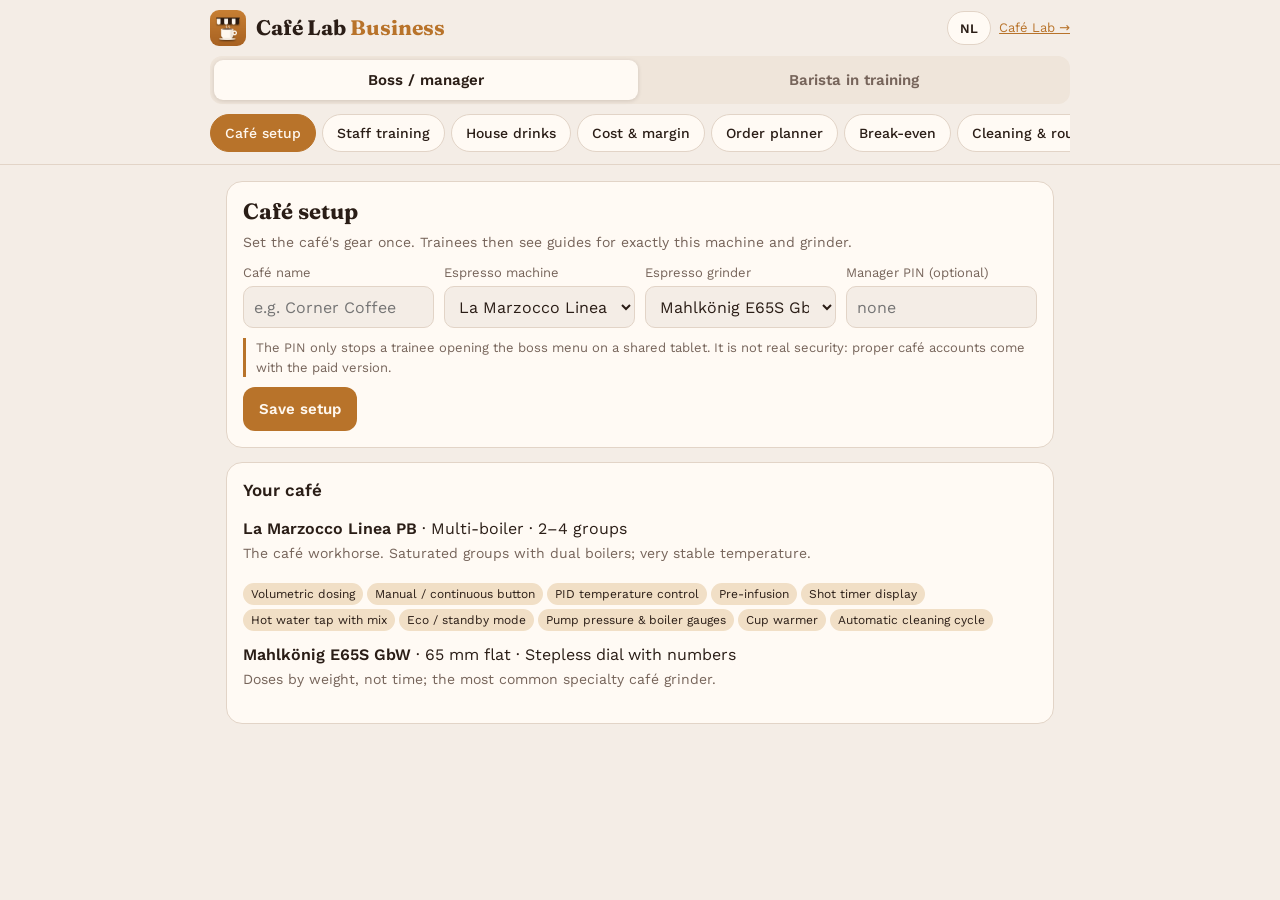
==== commit cfa5d7ed: "New awning logo for both apps Café Lab: cream and crema awning on espresso brown. Café Lab Business:" ====
--- a/business/index.html
+++ b/business/index.html
@@ -72,7 +72,7 @@
 @media (prefers-reduced-motion:reduce){*{transition:none!important;animation:none!important}}
 </style></head><body>
 <header><div class="wrap">
-  <div class="top"><div class="row" style="gap:10px;flex-wrap:nowrap"><svg viewBox="0 0 64 64" width="34" height="34" aria-hidden="true" style="flex:none;border-radius:9px"><rect width="64" height="64" fill="#b8732a"/><rect x="7" y="10" width="50" height="3" fill="#2d1b10"/><path d="M8 13h8v8a4 4 0 0 1-8 0z" fill="#fff8ef"/><path d="M16 13h8v8a4 4 0 0 1-8 0z" fill="#2d1b10"/><path d="M24 13h8v8a4 4 0 0 1-8 0z" fill="#fff8ef"/><path d="M32 13h8v8a4 4 0 0 1-8 0z" fill="#2d1b10"/><path d="M40 13h8v8a4 4 0 0 1-8 0z" fill="#fff8ef"/><path d="M48 13h8v8a4 4 0 0 1-8 0z" fill="#2d1b10"/><path d="M19 33h24v13a6 6 0 0 1-6 6H25a6 6 0 0 1-6-6z" fill="#fff8ef"/><ellipse cx="31" cy="33" rx="12" ry="2.5" fill="#2d1b10"/><path d="M43 37a5 5 0 0 1 0 9" stroke="#fff8ef" stroke-width="2.5" fill="none"/><ellipse cx="31" cy="54" rx="17" ry="2.2" fill="#fff8ef"/></svg><h1>Café Lab <span style="color:var(--crema)">Business</span></h1></div><div class="row" style="gap:8px;flex-wrap:nowrap"><button type="button" class="lang" id="langBtn" aria-label="Language">NL</button><a href="../" id="persLink" style="font-size:13px;white-space:nowrap">Café Lab →</a></div></div>
+  <div class="top"><div class="row" style="gap:10px;flex-wrap:nowrap"><img src="icon-192.png" alt="" width="36" height="36" style="flex:none;border-radius:9px"><h1>Café Lab <span style="color:var(--crema)">Business</span></h1></div><div class="row" style="gap:8px;flex-wrap:nowrap"><button type="button" class="lang" id="langBtn" aria-label="Language">NL</button><a href="../" id="persLink" style="font-size:13px;white-space:nowrap">Café Lab →</a></div></div>
   <div class="seg" role="group" style="margin-top:10px"><button type="button" data-role="boss" id="roleBoss">Boss</button><button type="button" data-role="trainee" id="roleTrainee">Trainee</button></div>
   <nav class="menu" id="menu"></nav>
 </div></header>
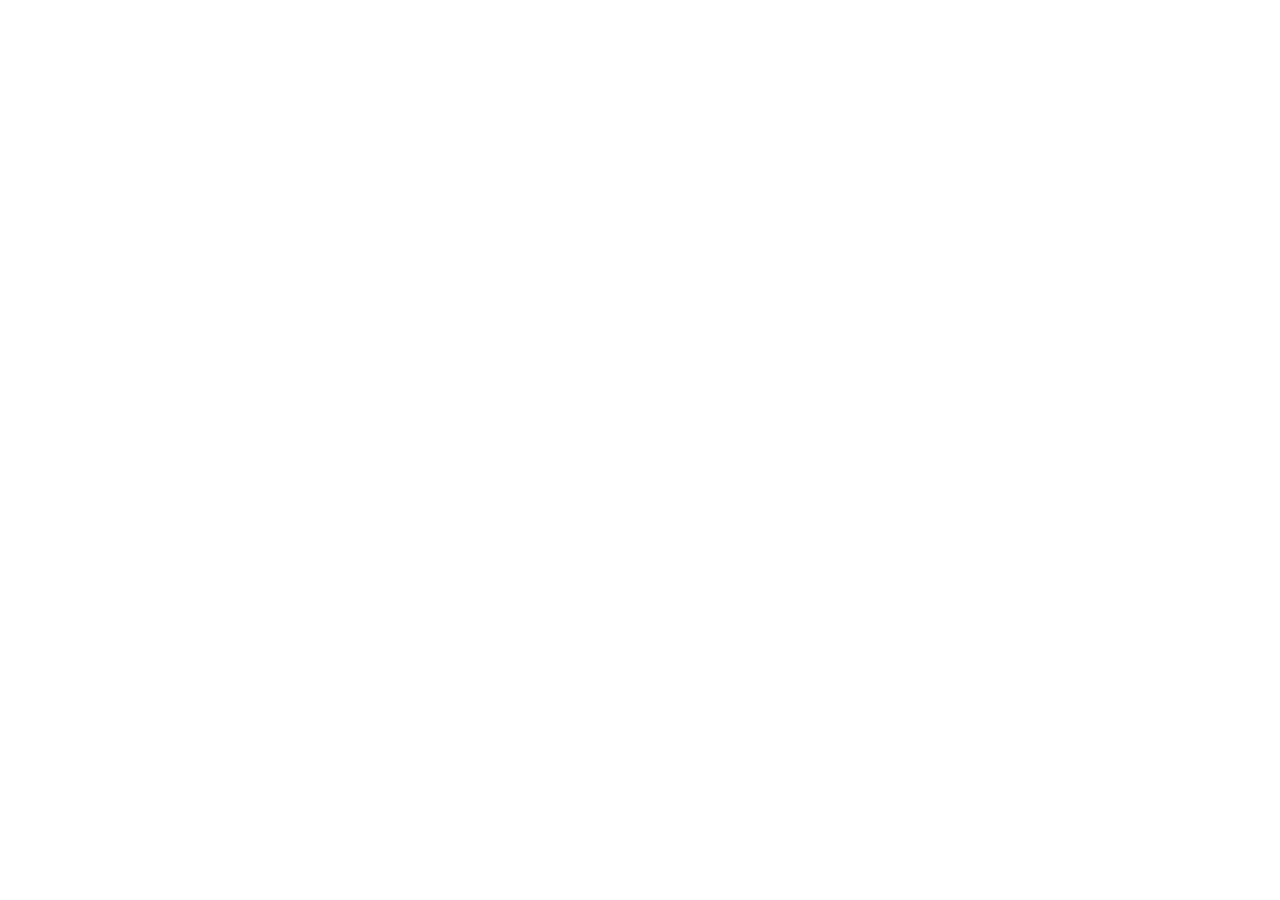
==== commit 30ef0dd6: "Café Lab Business moved to its own address Business now lives in the cafe-lab-business repository at" ====
--- a/business/index.html
+++ b/business/index.html
@@ -1,799 +1,6 @@
-<!doctype html><html lang="en"><head><meta charset="utf-8">
-<meta name="viewport" content="width=device-width,initial-scale=1,viewport-fit=cover">
-<meta name="theme-color" content="#f4ede6" media="(prefers-color-scheme: light)"><meta name="theme-color" content="#1c1512" media="(prefers-color-scheme: dark)">
-<meta name="description" content="Café Lab Business: owner and trainee barista tools, coffee calculators and a commercial equipment guide.">
-<link rel="manifest" href="manifest.webmanifest"><link rel="icon" href="favicon-48.png" sizes="48x48"><link rel="apple-touch-icon" href="apple-touch-icon.png"><meta name="apple-mobile-web-app-capable" content="yes"><meta name="mobile-web-app-capable" content="yes"><meta name="apple-mobile-web-app-title" content="Café Lab Business">
-<title>Café Lab Business</title>
-<link rel="stylesheet" href="../fonts.css">
-<style>
-:root{--bg:#f4ede6;--surface:#fffaf4;--sunk:#efe5da;--ink:#2a1d16;--muted:#76645a;--line:#e2d4c7;--crema:#b8732a;--crema-soft:#f1dfc6;--on-crema:#fff8ef;--good:#3d7a4c;--warn:#a87a06;--bad:#c4472b;
---display:"Fraunces",Georgia,serif;--body:"Work Sans",system-ui,sans-serif;--mono:"IBM Plex Mono",ui-monospace,monospace}
-@media (prefers-color-scheme:dark){:root:not([data-theme="light"]){--bg:#17110d;--surface:#211812;--sunk:#1a130e;--ink:#f2e6db;--muted:#ab968a;--line:#3a2c23;--crema:#e09a4a;--crema-soft:#3a2716;--on-crema:#1d120b;--good:#6cb67e;--warn:#e8bd3a;--bad:#ef7a5c;color-scheme:dark}}
-:root[data-theme="dark"]{--bg:#17110d;--surface:#211812;--sunk:#1a130e;--ink:#f2e6db;--muted:#ab968a;--line:#3a2c23;--crema:#e09a4a;--crema-soft:#3a2716;--on-crema:#1d120b;--good:#6cb67e;--warn:#e8bd3a;--bad:#ef7a5c;color-scheme:dark}
-*{box-sizing:border-box}html{-webkit-text-size-adjust:100%}
-body{margin:0;background:var(--bg);color:var(--ink);font:16px/1.5 var(--body)}
-body::before{content:"";position:fixed;inset:0 0 auto;height:env(safe-area-inset-top,0px);z-index:10;background:var(--bg)}
-header{position:sticky;top:env(safe-area-inset-top,0px);z-index:5;background:var(--bg);border-bottom:1px solid var(--line);padding:10px max(16px,env(safe-area-inset-right,0px)) 10px max(16px,env(safe-area-inset-left,0px))}
-.wrap{max-width:860px;margin:0 auto}
-.top{display:flex;align-items:center;justify-content:space-between;gap:10px}
-h1{font:700 21px/1.2 var(--display);margin:0;text-wrap:balance}h2{font:700 22px/1.25 var(--display);margin:0 0 6px;text-wrap:balance}h3{font:600 17px/1.3 var(--body);margin:0 0 6px}
-main{padding:16px max(16px,env(safe-area-inset-right,0px)) 60px max(16px,env(safe-area-inset-left,0px))}
-a{color:var(--crema)}
-.hint{color:var(--muted);font-size:14px;margin:4px 0 10px}
-.seg{display:flex;background:var(--sunk);border-radius:12px;padding:4px;gap:4px}
-.seg button{flex:1;background:transparent;color:var(--muted);border:0;padding:8px 10px;border-radius:9px;font:600 15px var(--body);cursor:pointer;min-height:40px}
-.seg button[aria-pressed="true"]{background:var(--surface);color:var(--ink);box-shadow:0 1px 4px rgba(40,20,10,.15)}
-.lang{border:1px solid var(--line);background:var(--surface);color:var(--ink);border-radius:99px;padding:5px 12px;font:600 13px var(--body);cursor:pointer;min-height:34px}
-.menu{display:flex;gap:6px;overflow-x:auto;padding:10px 0 2px;scrollbar-width:none}.menu::-webkit-scrollbar{display:none}
-.menu button{flex:none;border:1px solid var(--line);background:var(--surface);color:var(--ink);border-radius:99px;padding:7px 14px;font:500 14px var(--body);cursor:pointer;min-height:38px}
-.menu button[aria-current="true"]{background:var(--crema);border-color:var(--crema);color:var(--on-crema)}
-.panel{background:var(--surface);border:1px solid var(--line);border-radius:16px;padding:16px;margin:0 0 14px}
-.grid{display:grid;grid-template-columns:repeat(auto-fit,minmax(140px,1fr));gap:10px}
-.field{display:flex;flex-direction:column;gap:4px;font-size:13px;color:var(--muted);min-width:0}
-input,select,textarea{font:16px var(--body);color:var(--ink);background:var(--bg);border:1px solid var(--line);border-radius:10px;padding:9px 10px;min-height:42px;width:100%}
-textarea{min-height:90px;resize:vertical}
-.num{font-family:var(--mono);font-variant-numeric:tabular-nums}
-button.btn{background:var(--crema);color:var(--on-crema);border:0;border-radius:12px;padding:10px 16px;font:600 15px var(--body);cursor:pointer;min-height:44px}
-button.ghost{background:transparent;color:var(--crema);border:1px solid var(--line);border-radius:12px;padding:8px 14px;font:600 14px var(--body);cursor:pointer;min-height:40px}
-button:focus-visible,input:focus-visible,select:focus-visible,textarea:focus-visible{outline:2px solid var(--crema);outline-offset:2px}
-.out{margin-top:12px;padding:12px;border-radius:12px;background:var(--crema-soft)}
-.big{font:700 26px/1.2 var(--mono)}
-.ok{color:var(--good)}.warnT{color:var(--warn)}.badT{color:var(--bad)}
-.row{display:flex;gap:8px;align-items:center;flex-wrap:wrap}.spread{justify-content:space-between}
-table{width:100%;border-collapse:collapse;font-size:14px}th,td{text-align:left;padding:7px 6px;border-bottom:1px solid var(--line);vertical-align:top}th{color:var(--muted);font-weight:600}
-.tableWrap{overflow-x:auto}
-.tag{display:inline-block;font-size:12px;padding:2px 8px;border-radius:99px;background:var(--sunk);color:var(--muted);margin:2px 4px 2px 0}
-.tag.on{background:var(--crema-soft);color:var(--ink)}
-.cards{display:grid;grid-template-columns:repeat(auto-fill,minmax(240px,1fr));gap:10px}
-.card{border:1px solid var(--line);border-radius:14px;padding:12px;background:var(--bg);text-align:left;color:var(--ink);font:inherit}
-.card summary{cursor:pointer}.card b{display:block}.card small{color:var(--muted)}
-.dcards{display:grid;grid-template-columns:repeat(2,minmax(0,1fr));gap:10px}@media (min-width:560px){.dcards{grid-template-columns:repeat(3,minmax(0,1fr))}}
-.dcard{background:var(--surface);border:1px solid var(--line);border-radius:16px;padding:0;overflow:hidden;display:flex;flex-direction:column;text-align:left;color:var(--ink);font:inherit;cursor:pointer}
-.dcard .art{background:var(--crema-soft);aspect-ratio:16/10;display:grid;place-items:center;width:100%}
-.dcard .art svg{width:100%;height:100%}
-.dcard .txt{padding:8px 10px;display:flex;flex-direction:column;gap:2px}
-.dcard h3{font-size:15px;margin:0}.dcard .meta{font-size:12px;color:var(--muted);font-family:var(--mono)}
-.dcard.add{border-style:dashed;place-items:center;justify-content:center;align-items:center;min-height:150px;color:var(--crema);font-weight:600;background:transparent}
-.check{display:flex;gap:10px;align-items:flex-start;padding:8px 0;border-bottom:1px solid var(--line)}
-.check input{width:22px;height:22px;min-height:0;flex:none;margin-top:2px}
-.check .who{margin-left:auto;font-size:12px;color:var(--muted);white-space:nowrap}
-details summary{cursor:pointer;font-weight:600;padding:6px 0}
-.note{font-size:13px;color:var(--muted);border-left:3px solid var(--crema);padding-left:10px;margin:10px 0}
-.bar{height:8px;background:var(--sunk);border-radius:99px;overflow:hidden}.bar i{display:block;height:100%;background:var(--good)}
-dialog{border:0;border-radius:20px;padding:0;max-width:560px;width:calc(100% - 24px);max-height:calc(100% - 24px);background:var(--surface);color:var(--ink)}
-dialog::backdrop{background:rgba(20,10,5,.5)}
-.dlgArt{background:var(--crema-soft);height:170px;display:grid;place-items:center}.dlgArt svg{height:100%;width:100%}
-.dlgBody{padding:16px;display:flex;flex-direction:column;gap:10px}
-.dlgBody ul,.dlgBody ol{margin:0;padding-left:20px;display:flex;flex-direction:column;gap:4px}
-.stats{display:grid;grid-template-columns:repeat(auto-fit,minmax(90px,1fr));gap:8px}.stats div{background:var(--sunk);border-radius:10px;padding:8px}.stats b{display:block;font:600 16px var(--mono)}.stats span{font-size:12px;color:var(--muted)}
-.dot{display:inline-block;width:14px;height:14px;border-radius:99px;border:1px solid var(--line);flex:none}
-.layerRow{display:grid;grid-template-columns:1fr 1fr 80px;gap:6px}
-.x{position:absolute;right:10px;top:10px;background:var(--surface);border:1px solid var(--line);color:var(--ink);border-radius:99px;width:38px;height:38px;cursor:pointer;font-size:18px}
-@media (prefers-reduced-motion:reduce){*{transition:none!important;animation:none!important}}
-</style></head><body>
-<header><div class="wrap">
-  <div class="top"><div class="row" style="gap:10px;flex-wrap:nowrap"><img src="icon-192.png" alt="" width="36" height="36" style="flex:none;border-radius:9px"><h1>Café Lab <span style="color:var(--crema)">Business</span></h1></div><div class="row" style="gap:8px;flex-wrap:nowrap"><button type="button" class="lang" id="langBtn" aria-label="Language">NL</button><a href="../" id="persLink" style="font-size:13px;white-space:nowrap">Café Lab →</a></div></div>
-  <div class="seg" role="group" style="margin-top:10px"><button type="button" data-role="boss" id="roleBoss">Boss</button><button type="button" data-role="trainee" id="roleTrainee">Trainee</button></div>
-  <nav class="menu" id="menu"></nav>
-</div></header>
-<main class="wrap" id="view"></main>
-<dialog id="dlg"><div style="position:relative"><div class="dlgArt" id="dlgArt"></div><button type="button" class="x" id="dlgX" aria-label="Close">✕</button></div><div class="dlgBody" id="dlgBody"></div></dialog>
-<script>
-"use strict";
-const $=s=>document.querySelector(s);
-const esc=s=>String(s??"").replace(/[&<>"']/g,c=>({"&":"&amp;","<":"&lt;",">":"&gt;",'"':"&quot;","'":"&#39;"}[c]));
-const fmt=(n,d=1)=>isFinite(n)?(+n).toFixed(d).replace(".",S.lang==="nl"?",":"."):"–";
-const eur=n=>isFinite(n)?"€"+fmt(n,2):"–";
-const num=v=>parseFloat(String(v??"").replace(",","."));
-
-/* ---------- storage (this device only until café accounts sync) ---------- */
-const KEY="cafeWork";
-const DEF={role:"boss",section:null,pin:"",machine:"lm-linea-pb",grinder:"mk-e65s",cafe:"",staff:[],signoff:{},menu:null,clean:{},costs:{},plan:{},lang:null};
-let S;try{S=Object.assign({},DEF,JSON.parse(localStorage.getItem(KEY)||"{}"))}catch(e){S={...DEF}}
-if(!S.lang)S.lang=/^nl/i.test(navigator.language||"")?"nl":"en";
-const save=()=>{try{localStorage.setItem(KEY,JSON.stringify(S))}catch(e){}};
-// T(english, dutch); L() reads a value that may be {en,nl} or plain text the owner typed
-const T=(en,nl)=>S.lang==="nl"?nl:en;
-const L=x=>x&&typeof x==="object"&&!Array.isArray(x)?(x[S.lang]??x.en):x;
-const B=(en,nl)=>({en,nl});
-
-/* ---------- commercial equipment ---------- */
-const FUNCS={
- vol:[B("Volumetric dosing","Volumetrische dosering"),B("Programmed buttons stop the shot after a set amount of water (counted by a flowmeter). Set them once for the house recipe; check yield on a scale daily because grind and beans change it.","Geprogrammeerde knoppen stoppen de shot na een vaste hoeveelheid water (gemeten met een flowmeter). Stel ze één keer in op het huisrecept; controleer de opbrengst dagelijks op een weegschaal, want maling en bonen veranderen die."),B("Hold the programming button, start the shot with the button you want, stop it at the right yield, release. The machine remembers the pulse count.","Houd de programmeerknop ingedrukt, start de shot met de gewenste knop, stop bij de juiste opbrengst en laat los. De machine onthoudt de hoeveelheid.")],
- manual:[B("Manual / continuous button","Handmatige / doorloopknop"),B("Starts and stops the shot by hand. Use it when dialling in with a scale, and for purging the group.","Start en stopt de shot met de hand. Gebruik hem bij het afstellen met een weegschaal en om de groep door te spoelen."),B("Press once to start, again to stop at your target weight.","Druk één keer om te starten en nog eens om te stoppen op je doelgewicht.")],
- pid:[B("PID temperature control","PID-temperatuurregeling"),B("Electronic control keeps brew water within about ±0.5 °C. Light roasts like it hotter (93–95 °C), dark roasts cooler (88–91 °C).","Elektronische regeling houdt het zetwater binnen ongeveer ±0,5 °C. Lichte brandingen willen het warmer (93–95 °C), donkere koeler (88–91 °C)."),B("Change temperature in the service menu or display; wait 10 minutes after a change before judging taste.","Pas de temperatuur aan in het menu of op het display; wacht 10 minuten na een wijziging voordat je proeft.")],
- multi:[B("Independent group boilers","Aparte boilers per groep"),B("Each group has its own boiler, so two groups can brew at different temperatures (e.g. house blend and a guest single origin).","Elke groep heeft een eigen boiler, dus twee groepen kunnen op verschillende temperaturen zetten (bijv. huisblend en een gast-single origin)."),B("Label each group with the bean it is set for.","Zet bij elke groep welke boon erop is ingesteld.")],
- pre:[B("Pre-infusion","Pre-infusie"),B("Wets the puck at low pressure before full pressure. Fewer channels, more even extraction, especially with fine light roasts.","Maakt de koek eerst nat met lage druk voordat de volle druk komt. Minder kanalen en een gelijkmatigere extractie, vooral bij fijne lichte brandingen."),B("Set the pre-infusion time (usually 2–8 s). Longer pre-infusion = slightly longer total shot time.","Stel de pre-infusietijd in (meestal 2–8 s). Langere pre-infusie = iets langere totale shottijd.")],
- profile:[B("Pressure / flow profiling","Druk- / flowprofilering"),B("The barista or a stored program changes pressure or flow during the shot (e.g. soft start, 9 bar, taper to 6 bar).","De barista of een opgeslagen programma verandert de druk of flow tijdens de shot (bijv. zachte start, 9 bar, aflopend naar 6 bar)."),B("Start with the factory flat 9 bar profile; change one stage at a time and compare taste.","Begin met het vlakke fabrieksprofiel van 9 bar; verander één fase tegelijk en vergelijk de smaak.")],
- grav:[B("Gravimetric (scales in the drip tray)","Gravimetrisch (weegschaal in de lekbak)"),B("Scales under the cup stop the shot at a target weight in grams instead of a water volume. Most consistent yield.","Een weegschaal onder het kopje stopt de shot op een doelgewicht in grammen in plaats van een watervolume. De meest constante opbrengst."),B("Tare happens automatically; keep the drip tray clean and dry or weights drift.","Tarreren gaat automatisch; houd de lekbak schoon en droog, anders verlopen de gewichten.")],
- timer:[B("Shot timer display","Shottimer op het display"),B("Shows the extraction time per group. Shot time is your fastest signal of grind drift.","Toont de extractietijd per groep. De shottijd is je snelste signaal dat de maling verloopt."),B("Note the time with each check shot; aim for the house window, usually 25–32 s.","Noteer de tijd bij elke controleshot; mik op het huisvenster, meestal 25–32 s.")],
- autosteam:[B("Automatic milk steaming","Automatisch melk opschuimen"),B("A temperature probe in the wand stops steaming at a set temperature; some machines also set the foam amount.","Een temperatuursensor in de stoompijp stopt bij een ingestelde temperatuur; sommige machines regelen ook de hoeveelheid schuim."),B("Set stop temperature 55–65 °C; still purge and wipe the wand after every jug.","Stel de stoptemperatuur in op 55–65 °C; blaas de stoompijp na elke kan toch door en veeg hem af.")],
- cool:[B("Cool-touch steam wands","Cool-touch stoompijpen"),B("Insulated wands stay cool so milk does not bake on. Faster cleaning, fewer burns.","Geïsoleerde stoompijpen blijven koel, dus melk brandt niet vast. Sneller schoon, minder brandwonden."),B("Still purge before and after, and wipe with a dedicated damp cloth.","Blaas toch voor en na door en veeg af met een aparte vochtige doek.")],
- water:[B("Hot water tap with mix","Heetwaterkraan met menging"),B("Delivers water for Americanos and tea; a mixing valve sets the temperature so it doesn't spit or scald.","Geeft water voor americano's en thee; een mengventiel regelt de temperatuur zodat het niet spat of verbrandt."),B("Use it for Americanos and tea; never to rinse portafilters with detergent in them.","Gebruik hem voor americano's en thee; nooit om pistons met schoonmaakmiddel erin te spoelen.")],
- eco:[B("Eco / standby mode","Eco- / standbystand"),B("Lowers boiler temperatures or switches off groups during quiet hours to save energy.","Verlaagt de boilertemperatuur of schakelt groepen uit in rustige uren om energie te besparen."),B("Program it to wake 30 minutes before opening.","Programmeer hem zo dat hij 30 minuten voor opening opwarmt.")],
- clean:[B("Automatic cleaning cycle","Automatisch reinigingsprogramma"),B("Runs the backflush program with a blind basket and detergent at the press of a button.","Draait het terugspoelprogramma met een blindfilter en reinigingsmiddel met één druk op de knop."),B("Daily at closing: blind basket + 1 tablet/scoop of detergent per group, run the cycle, then a rinse cycle without detergent.","Dagelijks bij sluiting: blindfilter + 1 tablet/schepje reiniger per groep, programma draaien, daarna spoelen zonder reiniger.")],
- connect:[B("Telemetry / connectivity","Telemetrie / verbinding"),B("Sends shot counts, errors and maintenance alerts to an app or the technician.","Stuurt aantallen shots, storingen en onderhoudsmeldingen naar een app of de monteur."),B("Owners can see shot counts per group and when filters or gaskets are due.","Eigenaren zien het aantal shots per groep en wanneer filters of rubbers aan de beurt zijn.")],
- bar:[B("Pump pressure & boiler gauges","Pomp- en boilermanometers"),B("Show brew pressure (about 9 bar while brewing) and steam boiler pressure (usually 1–1.5 bar).","Tonen de zetdruk (ongeveer 9 bar tijdens het zetten) en de stoomboilerdruk (meestal 1–1,5 bar)."),B("If brew pressure drops or steam pressure is low, call the technician; don't adjust the pump yourself.","Zakt de zetdruk of is de stoomdruk laag, bel dan de monteur; stel de pomp niet zelf bij.")],
- warmer:[B("Cup warmer","Kopjeswarmer"),B("Keeps cups warm so the espresso doesn't lose heat and crema when it hits the cup.","Houdt kopjes warm zodat de espresso geen warmte en crema verliest in het kopje."),B("Store only clean, dry cups upside-down on the warmer.","Zet alleen schone, droge kopjes ondersteboven op de warmer.")],
- bean:[B("Built-in grinder and milk system (super-automatic)","Ingebouwde molen en melksysteem (volautomaat)"),B("Grinds, tamps, brews and textures milk by itself at the press of a drink button. The barista's job becomes setup, cleaning and quality checks.","Maalt, tampt, zet en schuimt melk zelf met één druk op een drankknop. De barista zorgt voor instellen, schoonmaken en kwaliteitscontrole."),B("Run the daily milk-system and brew-unit clean; check one espresso on a scale every morning.","Draai dagelijks de reiniging van melksysteem en zetgroep; weeg elke ochtend één espresso na.")]
-};
-const TYPES={trad:B("Traditional","Traditioneel"),multi:B("Multi-boiler","Multiboiler"),dual:B("Dual boiler","Dubbele boiler"),hx:B("Heat exchanger","Warmtewisselaar"),super:B("Super-automatic","Volautomaat"),prof:B("pressure/flow profiling","druk-/flowprofilering"),grav:B("gravimetric","gravimetrisch")};
-const M=(id,name,brand,type,groups,feat,en,nl)=>({id,name,brand,type,groups,feat,note:B(en,nl)});
-const MACHINES=[
- M("lm-linea-pb","Linea PB","La Marzocco",["multi"],"2–4",["vol","manual","pid","pre","timer","water","eco","bar","warmer","clean"],"The café workhorse. Saturated groups with dual boilers; very stable temperature.","Het werkpaard van veel cafés. Verzadigde groepen met dubbele boiler; zeer stabiele temperatuur."),
- M("lm-linea-classic","Linea Classic S","La Marzocco",["dual"],"2–4",["vol","manual","pid","water","bar","warmer"],"Simple, robust update of the original Linea.","Eenvoudige, robuuste versie van de originele Linea."),
- M("lm-gb5","GB5 S","La Marzocco",["dual"],"2–4",["vol","manual","pid","pre","timer","water","eco","bar","warmer","clean"],"Linea internals with a different body and a display per group.","Linea-techniek in een andere behuizing, met een display per groep."),
- M("lm-kb90","KB90","La Marzocco",["dual"],"2–4",["vol","manual","pid","pre","timer","water","eco","bar","warmer","clean","cool"],"Straight-in portafilter and automatic flush between shots; built for high volume.","Piston recht erin en automatisch spoelen tussen shots; gebouwd voor grote aantallen."),
- M("lm-strada","Strada X","La Marzocco",["multi","prof"],"2–3",["vol","manual","pid","multi","pre","profile","timer","water","bar","warmer","clean"],"Paddle or programmed flow profiling per group.","Flowprofilering per groep met een hendel of een programma."),
- M("va-eagle-one","Eagle One","Victoria Arduino",["multi"],"2–3",["vol","manual","pid","multi","pre","timer","water","eco","warmer","clean","cool"],"Low-energy design (NEO system); compact and low.","Energiezuinig ontwerp (NEO-systeem); compact en laag."),
- M("va-black-eagle","Black Eagle Maverick","Victoria Arduino",["multi","grav"],"2–3",["vol","manual","pid","multi","pre","grav","timer","water","autosteam","eco","warmer","clean","cool","connect"],"Gravitech scales stop shots by weight. A competition favourite.","Gravitech-weegschalen stoppen de shot op gewicht. Favoriet op wedstrijden."),
- M("ns-aurelia-wave","Aurelia Wave","Nuova Simonelli",["hx"],"2–3",["vol","manual","pid","pre","timer","water","autosteam","eco","bar","warmer","clean","cool"],"Soft infusion and optional Easy Cream automatic milk; easy for new staff.","Zachte infusie en optioneel Easy Cream automatische melk; makkelijk voor nieuw personeel."),
- M("ns-appia-life","Appia Life","Nuova Simonelli",["hx"],"1–3",["vol","manual","pre","water","eco","bar","warmer"],"Affordable and very common in small cafés.","Betaalbaar en heel gewoon in kleine cafés."),
- M("slayer-steam","Steam LP","Slayer",["multi","prof"],"1–3",["vol","manual","pid","multi","pre","profile","timer","water","cool","eco","warmer"],"Needle-valve flow control for a long, low-flow pre-brew.","Naaldventiel voor flowcontrole en een lange voorzetfase met lage flow."),
- M("synesso-hydra","MVP Hydra","Synesso",["multi","prof"],"2–4",["vol","manual","pid","multi","pre","profile","timer","water","bar","warmer"],"Programmable pressure profiles per group; very temperature stable.","Programmeerbare drukprofielen per groep; zeer temperatuurstabiel."),
- M("kvdw-spirit","Spirit","Kees van der Westen",["multi","prof"],"2–3",["manual","pid","multi","pre","profile","timer","water","bar","warmer"],"Dutch-made; a paddle sets the pressure through the shot.","Nederlands gemaakt; met een hendel stuur je de druk tijdens de shot."),
- M("sr-cafe-racer","Café Racer","Sanremo",["multi"],"2–4",["vol","manual","pid","multi","pre","timer","water","eco","bar","warmer","clean"],"Distinctive open-frame design with independent group temperatures.","Opvallend open ontwerp met aparte temperatuur per groep."),
- M("sr-opera","Opera 2.0","Sanremo",["multi","prof"],"2–3",["vol","manual","pid","multi","pre","profile","timer","water","eco","bar","warmer","clean"],"Variable-pressure profiles stored per button.","Variabele drukprofielen per knop opgeslagen."),
- M("cimbali-m200","M200","La Cimbali",["multi","prof"],"2–3",["vol","manual","pid","multi","pre","profile","timer","water","autosteam","eco","warmer","clean","cool","connect"],"Top Cimbali with programmable profiles and Turbosteam milk.","Topmodel van Cimbali met programmeerbare profielen en Turbosteam-melk."),
- M("cimbali-m26","M26","La Cimbali",["hx"],"2–3",["vol","manual","pid","pre","timer","water","autosteam","eco","bar","warmer","clean","connect"],"Mid-range Cimbali with an optional Turbosteam automatic wand.","Middenklasse Cimbali met optionele automatische Turbosteam-stoompijp."),
- M("faema-e71e","E71E","Faema",["multi","prof"],"2–3",["vol","manual","pid","multi","pre","profile","timer","water","autosteam","eco","warmer","clean","cool","connect"],"Programmable pressure; touch display per group.","Programmeerbare druk; aanraakscherm per groep."),
- M("rancilio-classe11","Classe 11 USB","Rancilio",["hx"],"2–4",["vol","manual","pid","pre","timer","water","autosteam","eco","bar","warmer","clean","cool"],"Large touch display; iSteam automatic wand option.","Groot aanraakscherm; optionele automatische iSteam-stoompijp."),
- M("rancilio-classe5","Classe 5","Rancilio",["hx"],"1–3",["vol","manual","water","bar","warmer"],"Simple and very reliable; common in starter cafés.","Eenvoudig en zeer betrouwbaar; veel in startende cafés."),
- M("astoria-storm","Storm","Astoria",["multi"],"2–3",["vol","manual","pid","multi","pre","timer","water","autosteam","eco","warmer","clean","cool"],"Independent group temperatures and optional automatic milk.","Aparte groepstemperaturen en optioneel automatische melk."),
- M("dallacorte-xt","XT","Dalla Corte",["multi"],"2–3",["vol","manual","pid","multi","pre","timer","water","eco","warmer","clean"],"Multi-boiler with per-group temperature and recipe settings.","Multiboiler met temperatuur en recepten per groep."),
- M("eversys-cameo","Cameo","Eversys",["super"],"1–2",["bean","vol","pid","autosteam","water","clean","connect"],"Super-automatic that rivals manual espresso in busy cafés and hotels.","Volautomaat die in drukke cafés en hotels kan tippen aan handmatige espresso."),
- M("franke-a800","A800","Franke",["super"],"1",["bean","vol","pid","autosteam","water","clean","connect"],"Common in hotels, offices and petrol-station cafés.","Veel in hotels, kantoren en tankstations."),
- M("wmf-5000s","5000 S+","WMF",["super"],"1",["bean","vol","pid","autosteam","water","clean","connect"],"High-capacity super-automatic with a self-cleaning milk system.","Volautomaat voor grote aantallen met zelfreinigend melksysteem."),
- M("thermoplan-bw4","Black&White4","Thermoplan",["super"],"1",["bean","vol","pid","autosteam","water","clean","connect"],"Used by many large coffee chains.","Gebruikt door veel grote koffieketens.")
-];
-const G=(id,name,brand,burr,adj,feat,en,nl)=>({id,name,brand,burr,adj,feat,note:B(en,nl)});
-const ADJ={stepless:B("Stepless","Traploos"),dial:B("Stepless dial with numbers","Traploze draaiknop met cijfers")};
-const GF={gbw:B("Grind by weight","Malen op gewicht"),time:B("Time dosing","Dosering op tijd"),disp:B("Display","Display"),cool:B("Burr cooling","Maalschijfkoeling"),single:B("Single dose","Single dose"),filter:B("Filter and retail","Filter en verkoop"),heat:B("Heated burr chamber","Verwarmde maalkamer"),quiet:B("Quiet","Stil")};
-const GRINDERS=[
- G("mk-e65s","E65S GbW","Mahlkönig","65 mm flat","dial",["gbw","disp","cool"],"Doses by weight, not time; the most common specialty café grinder.","Doseert op gewicht, niet op tijd; de meest gebruikte molen in specialty cafés."),
- G("mk-e80","E80 Supreme","Mahlkönig","80 mm flat","dial",["time","disp","cool"],"For busy bars: fast and cool-running.","Voor drukke bars: snel en blijft koel."),
- G("mk-ek43","EK43","Mahlkönig","98 mm flat","dial",["single","filter"],"The standard for filter and retail bean grinding; also used single-dose for espresso.","De standaard voor filter en het malen van verkoopbonen; ook single dose voor espresso."),
- G("mz-major","Major V","Mazzer","83 mm flat","stepless",["time","disp"],"Robust high-volume Italian grinder.","Robuuste Italiaanse molen voor grote aantallen."),
- G("mz-robur","Robur S","Mazzer","71 mm conical","stepless",["time","disp","cool"],"Conical burrs for very high volume and a chocolatey cup.","Conische schijven voor zeer grote aantallen en een chocoladeachtige kop."),
- G("mz-kony","Kony S","Mazzer","63 mm conical","stepless",["time","disp"],"Mid-volume conical grinder.","Conische molen voor gemiddelde aantallen."),
- G("anfim-pratica","Pratica","Anfim","75 mm flat","stepless",["time","disp"],"Precise and quick; popular in specialty bars.","Precies en snel; populair in specialty bars."),
- G("va-mythos1","Mythos One (Clima Pro)","Victoria Arduino","75 mm flat","stepless",["time","heat","disp"],"Keeps the burrs at a constant temperature so the grind drifts less through the day.","Houdt de schijven op constante temperatuur, zodat de maling minder verloopt over de dag."),
- G("va-mythos2","Mythos 2","Victoria Arduino","75 mm flat","stepless",["gbw","heat","disp"],"Gravimetric version that weighs each dose.","Gravimetrische versie die elke dosis weegt."),
- G("eureka-atom75","Atom 75","Eureka","75 mm flat","stepless",["time","disp","quiet"],"Quiet; fits small cafés and coffee bars.","Stil; past in kleine cafés en koffiebars."),
- G("fio-f64","F64 EVO","Fiorenzato","64 mm flat","stepless",["time","disp"],"Very common, affordable café grinder.","Veelgebruikte, betaalbare cafémolen."),
- G("fio-f83","F83 E","Fiorenzato","83 mm flat","stepless",["time","disp","cool"],"Large burrs for higher volume.","Grote schijven voor grotere aantallen."),
- G("compak-e8","E8","Compak","83 mm flat","stepless",["time","disp"],"Spanish workhorse for high-volume bars.","Spaans werkpaard voor drukke bars."),
- G("ceado-e37s","E37S","Ceado","83 mm flat","stepless",["time","disp","cool"],"Fast, cool and low retention.","Snel, koel en weinig achterblijvende koffie."),
- G("ditting-807","807 Lab Sweet","Ditting","80 mm flat","dial",["single","filter"],"Swiss; used for filter brewing and retail bags.","Zwitsers; voor filterkoffie en verkoopzakken.")
-];
-const burr=b=>S.lang==="nl"?b.replace("flat","vlak").replace("conical","conisch"):b;
-const mach=()=>MACHINES.find(m=>m.id===S.machine)||MACHINES[0];
-const grind=()=>GRINDERS.find(g=>g.id===S.grinder)||GRINDERS[0];
-const mtype=m=>m.type.map(k=>L(TYPES[k])).join(", ");
-
-/* ---------- training and routines ---------- */
-const SKILLS=[
- [B("Safety & hygiene","Veiligheid & hygiëne"),B("Hot surfaces, steam and cleaning chemicals; washes hands; knows allergens (milk types)","Hete oppervlakken, stoom en schoonmaakmiddelen; handen wassen; kent allergenen (melksoorten)")],
- [B("Machine start-up","Machine opstarten"),B("Opening routine alone: flush groups, check gauges, warm cups","Openingsroutine alleen: groepen spoelen, meters controleren, kopjes warm")],
- [B("Grinder basics","Basis van de molen"),B("Knows which way is finer/coarser and how much to move it","Weet welke kant fijner/grover is en hoeveel te draaien")],
- [B("Dose and distribute","Doseren en verdelen"),B("Hits the house dose ±0.2 g; even distribution; level tamp","Raakt de huisdosis ±0,2 g; gelijk verdeeld; recht getampt")],
- [B("Pull a balanced shot alone","Zelf een gebalanceerde shot zetten"),B("Within the house ratio and time window; tastes balanced","Binnen de huisverhouding en tijd; smaakt in balans")],
- [B("Dial in the morning","'s Ochtends afstellen"),B("Adjusts the grinder from a check shot with the scale","Stelt de molen bij op basis van een controleshot met weegschaal")],
- [B("Taste: sour vs bitter","Proeven: zuur of bitter"),B("Tells under- from over-extraction and says the fix","Herkent onder- en overextractie en weet de oplossing")],
- [B("Steam milk: silky microfoam","Melk opschuimen: zijdezacht microschuim"),B("Flat white texture, 55–65 °C, no big bubbles","Flat-white-textuur, 55–65 °C, geen grote bellen")],
- [B("Steam milk: cappuccino foam","Melk opschuimen: cappuccinoschuim"),B("Thicker foam that holds its shape","Dikker schuim dat blijft staan")],
- [B("Plant-milk steaming","Plantaardige melk opschuimen"),B("Oat/soy without splitting or overheating","Haver/soja zonder schiften of te heet")],
- [B("Matcha & chai","Matcha & chai"),B("Whisks matcha without lumps; makes chai to the house recipe","Klopt matcha zonder klontjes; maakt chai volgens het huisrecept")],
- [B("Latte art: heart","Latte art: hartje"),B("Centred heart, good contrast","Gecentreerd hartje, goed contrast")],
- [B("Latte art: tulip / rosetta","Latte art: tulp / rosetta"),B("Clean layered pattern","Strak gelaagd patroon")],
- [B("Full house menu from memory","Hele huismenu uit het hoofd"),B("Every drink, size and recipe","Elk drankje, elke maat en elk recept")],
- [B("Speed: 2 drinks in 3 min","Snelheid: 2 drankjes in 3 min"),B("Two milk drinks to standard during a rush","Twee melkdrankjes volgens standaard tijdens drukte")],
- [B("Closing & cleaning alone","Sluiten & schoonmaken alleen"),B("Backflush, wands, grinder, drip trays, floors","Terugspoelen, stoompijpen, molen, lekbakken, vloer")],
- [B("Explain the coffee to a customer","Koffie uitleggen aan een klant"),B("Origin, taste and why we brew it like this","Herkomst, smaak en waarom we het zo zetten")]
-];
-/* Lessons: short explanation + a very simple test per skill (same order as SKILLS).
-   Q(question, [answers], index of the right answer) */
-const Q=(q,a,c)=>({q,a,c});
-const LESSONS=[
- {learn:[B("Steam wands, group heads and the hot-water tap can burn you. Point the wand into the drip tray when you purge.","Stoompijpen, groepen en de heetwaterkraan kunnen je verbranden. Richt de stoompijp naar de lekbak als je doorblaast."),B("Wash your hands at the start of a shift, after the bathroom and after handling money or bins.","Was je handen aan het begin van je dienst, na het toilet en na geld of afval."),B("Cleaning powder for the machine never goes near drinks. Rinse everything well.","Reinigingspoeder voor de machine komt nooit bij drankjes. Spoel alles goed na."),B("Milk is an allergen. Use a separate, clean jug and wand purge for plant milks when a guest asks for no dairy.","Melk is een allergeen. Gebruik een aparte, schone kan en blaas de stoompijp door voor plantaardige melk als een gast geen zuivel wil.")],
-  quiz:[Q(B("A guest has a milk allergy and orders an oat latte. What do you do?","Een gast heeft een melkallergie en bestelt een haverlatte. Wat doe je?"),[B("Use the same jug as the last cow's-milk latte","Dezelfde kan gebruiken als bij de vorige latte met koemelk"),B("Use a clean jug and purge the wand first","Een schone kan gebruiken en eerst de stoompijp doorblazen"),B("Nothing special, oat is fine","Niets bijzonders, haver is prima")],1),
-   Q(B("When do you wash your hands?","Wanneer was je je handen?"),[B("Only at the start of the day","Alleen aan het begin van de dag"),B("Start of shift, after the toilet, after money or bins","Begin van de dienst, na het toilet, na geld of afval"),B("Only when they look dirty","Alleen als ze vies lijken")],1)]},
- {learn:[B("The machine needs about 30 minutes to heat up fully, even if the lights say it is ready.","De machine heeft ongeveer 30 minuten nodig om helemaal op te warmen, ook als de lampjes zeggen dat hij klaar is."),B("Check the gauges: about 1–1.5 bar on the steam boiler, about 9 bar while a shot runs.","Controleer de meters: ongeveer 1–1,5 bar op de stoomboiler, ongeveer 9 bar tijdens een shot."),B("Flush each group for a few seconds and lock in the portafilters so they heat up too.","Spoel elke groep een paar seconden en zet de pistons erin, zodat die ook warm worden."),B("The first shot of the day is a check shot: weigh it, time it and taste it before serving guests.","De eerste shot van de dag is een controleshot: weeg hem, meet de tijd en proef voordat je gasten bedient.")],
-  quiz:[Q(B("How long does the machine need to warm up?","Hoe lang moet de machine opwarmen?"),[B("About 5 minutes","Ongeveer 5 minuten"),B("About 30 minutes","Ongeveer 30 minuten"),B("It's ready when you switch it on","Hij is klaar zodra je hem aanzet")],1),
-   Q(B("Why do you leave the portafilters in the group?","Waarom laat je de pistons in de groep zitten?"),[B("So they stay warm","Zodat ze warm blijven"),B("So nobody steals them","Zodat niemand ze meeneemt"),B("It cleans them","Dan worden ze schoon")],0)]},
- {learn:[B("Finer grind = water flows slower = longer shot. Coarser grind = faster shot.","Fijner malen = water loopt langzamer = langere shot. Grover malen = snellere shot."),B("Move the grinder in small steps. A tiny turn can change the shot by several seconds.","Draai de molen in kleine stapjes. Een heel klein beetje kan de shot een paar seconden veranderen."),B("After a change, grind one dose and throw it away: old coffee is still in the grinder.","Maal na een wijziging één dosis en gooi die weg: er zit nog oude koffie in de molen."),B("Adjust while the motor runs so beans don't get stuck between the burrs.","Stel bij terwijl de motor draait, zodat er geen bonen klem raken tussen de schijven.")],
-  quiz:[Q(B("Your shot runs too fast. What do you do?","Je shot loopt te snel. Wat doe je?"),[B("Grind finer","Fijner malen"),B("Grind coarser","Grover malen"),B("Use less coffee","Minder koffie gebruiken")],0),
-   Q(B("What do you do right after changing the grind?","Wat doe je direct na het bijstellen van de maling?"),[B("Serve the next shot straight away","De volgende shot meteen serveren"),B("Grind one dose and throw it away","Eén dosis malen en weggooien"),B("Turn the machine off and on","De machine uit en aan zetten")],1)]},
- {learn:[B("Always use the house dose (see House drinks). Weigh it: ±0.2 g is the goal.","Gebruik altijd de huisdosis (zie Huisdrankjes). Weeg hem: ±0,2 g is het doel."),B("Spread the coffee evenly in the basket before tamping, so water can't find an easy path.","Verdeel de koffie gelijkmatig in het filter voor je tampt, zodat het water geen makkelijke weg vindt."),B("Tamp straight and firm once. Level matters more than how hard you press.","Tamp één keer recht en stevig. Recht is belangrijker dan hoe hard je drukt."),B("Wipe the rim of the basket clean so the portafilter seals well.","Veeg de rand van het filter schoon zodat de piston goed afsluit.")],
-  quiz:[Q(B("What matters most when tamping?","Wat is het belangrijkst bij het tampen?"),[B("Pressing as hard as you can","Zo hard mogelijk drukken"),B("Keeping it level","Het recht houden"),B("Tamping three times","Drie keer tampen")],1),
-   Q(B("Why do you weigh the dose?","Waarom weeg je de dosis?"),[B("So every coffee tastes the same","Zodat elke koffie hetzelfde smaakt"),B("Because the boss likes numbers","Omdat de baas van getallen houdt"),B("You don't need to","Dat hoeft niet")],0)]},
- {learn:[B("A shot has three numbers: dose in (g), yield out (g) and time (s).","Een shot heeft drie getallen: dosis erin (g), opbrengst eruit (g) en tijd (s)."),B("The ratio is yield ÷ dose. 18 g in and 36 g out is 1:2.","De verhouding is opbrengst ÷ dosis. 18 g erin en 36 g eruit is 1:2."),B("Start the timer when you press the button; stop the shot at the target weight on the scale.","Start de timer als je op de knop drukt; stop de shot bij het doelgewicht op de weegschaal."),B("Good shot: even flow like warm honey, then it turns lighter in colour near the end.","Goede shot: gelijkmatige straal als warme honing, en tegen het einde wordt hij lichter van kleur.")],
-  quiz:[Q(B("18 g in and 36 g out is which ratio?","18 g erin en 36 g eruit is welke verhouding?"),[B("1:1","1:1"),B("1:2","1:2"),B("1:3","1:3")],1),
-   Q(B("When do you stop the shot?","Wanneer stop je de shot?"),[B("When the cup looks full","Als het kopje vol lijkt"),B("At the target weight on the scale","Bij het doelgewicht op de weegschaal"),B("After exactly 20 seconds","Na precies 20 seconden")],1)]},
- {learn:[B("Beans, weather and the grinder warming up all change the shot during the day.","Bonen, het weer en het opwarmen van de molen veranderen de shot gedurende de dag."),B("Every morning: pull a check shot, weigh dose and yield, time it.","Elke ochtend: zet een controleshot, weeg dosis en opbrengst, meet de tijd."),B("Too fast → finer. Too slow → coarser. Change only one thing at a time.","Te snel → fijner. Te langzaam → grover. Verander maar één ding tegelijk."),B("Use the Calculators → Grind change tool if you're unsure how far to turn.","Gebruik Rekenhulpen → Maling bijstellen als je niet zeker weet hoever je moet draaien.")],
-  quiz:[Q(B("The check shot took 38 s; the target is 28 s. What do you do?","De controleshot duurde 38 s; het doel is 28 s. Wat doe je?"),[B("Grind coarser","Grover malen"),B("Grind finer","Fijner malen"),B("Add more coffee","Meer koffie gebruiken")],0),
-   Q(B("How many things do you change at once?","Hoeveel dingen verander je tegelijk?"),[B("One","Eén"),B("Everything that seems wrong","Alles wat fout lijkt"),B("Two or three","Twee of drie")],0)]},
- {learn:[B("Sour, sharp, thin and salty = under-extracted: usually too fast or too coarse.","Zuur, scherp, dun en zoutig = onderextractie: meestal te snel of te grof."),B("Bitter, dry, harsh and empty at the end = over-extracted: usually too slow or too fine.","Bitter, droog, ruw en leeg in de nasmaak = overextractie: meestal te langzaam of te fijn."),B("Balanced = sweet, round and pleasant aftertaste.","In balans = zoet, rond en een prettige nasmaak."),B("Taste a little espresso every time you adjust, before you serve guests.","Proef een beetje espresso elke keer dat je bijstelt, voordat je gasten bedient.")],
-  quiz:[Q(B("The espresso tastes sour and thin. What is the fix?","De espresso smaakt zuur en dun. Wat is de oplossing?"),[B("Grind finer","Fijner malen"),B("Grind coarser","Grover malen"),B("Add sugar","Suiker toevoegen")],0),
-   Q(B("A dry, harsh, bitter shot is usually…","Een droge, ruwe, bittere shot is meestal…"),[B("Under-extracted","Onderextractie"),B("Over-extracted","Overextractie"),B("Perfect","Perfect")],1)]},
- {learn:[B("Start with cold milk in a clean jug, filled to just below the spout.","Begin met koude melk in een schone kan, gevuld tot net onder de tuit."),B("Purge the wand, put the tip just under the surface and open fully.","Blaas de stoompijp door, houd de tip net onder het oppervlak en draai helemaal open."),B("For microfoam: only a short burst of air (gentle 'tsss'), then sink the tip a little so the milk spins.","Voor microschuim: maar heel kort lucht (zacht 'tsss'), laat de tip dan iets zakken zodat de melk draait."),B("Stop at 55–65 °C: the jug is too hot to hold for more than 2 seconds. Tap and swirl until glossy.","Stop bij 55–65 °C: de kan is te heet om langer dan 2 seconden vast te houden. Tik en walsen tot het glanst.")],
-  quiz:[Q(B("What temperature do you stop at?","Bij welke temperatuur stop je?"),[B("40 °C","40 °C"),B("55–65 °C","55–65 °C"),B("80 °C","80 °C")],1),
-   Q(B("How should good microfoam look?","Hoe ziet goed microschuim eruit?"),[B("Glossy like wet paint, no big bubbles","Glanzend als natte verf, geen grote bellen"),B("Stiff and dry","Stijf en droog"),B("Lots of big bubbles","Veel grote bellen")],0)]},
- {learn:[B("Cappuccino needs more foam than a latte: about 1–1.5 cm on top.","Een cappuccino heeft meer schuim dan een latte: ongeveer 1–1,5 cm erop."),B("Add air for longer (3–5 s) at the start, while the milk is still cold.","Voeg aan het begin langer lucht toe (3–5 s), terwijl de melk nog koud is."),B("Then sink the tip and let it spin to mix the foam through the milk.","Laat de tip dan zakken en de melk draaien, zodat het schuim zich mengt."),B("Pour straight away; foam that waits separates from the milk.","Schenk meteen; schuim dat staat te wachten scheidt van de melk.")],
-  quiz:[Q(B("When do you add air?","Wanneer voeg je lucht toe?"),[B("At the start, while the milk is cold","Aan het begin, als de melk nog koud is"),B("At the end, when it's hot","Aan het einde, als het heet is"),B("The whole time","De hele tijd")],0),
-   Q(B("How much foam does a cappuccino have?","Hoeveel schuim heeft een cappuccino?"),[B("None","Geen"),B("About 1–1.5 cm","Ongeveer 1–1,5 cm"),B("Half the cup","Een halve kop")],1)]},
- {learn:[B("Oat and soy milk burn and split faster than cow's milk.","Haver- en sojamelk verbranden en schiften sneller dan koemelk."),B("Use a 'barista' version: it foams better.","Gebruik een 'barista'-versie: die schuimt beter."),B("Add less air and stop cooler, around 55–60 °C.","Voeg minder lucht toe en stop koeler, rond 55–60 °C."),B("Keep plant milks cold and shake the carton before use.","Houd plantaardige melk koud en schud het pak voor gebruik.")],
-  quiz:[Q(B("Where do you stop steaming oat milk?","Wanneer stop je met opschuimen van havermelk?"),[B("Around 55–60 °C","Rond 55–60 °C"),B("Around 75 °C","Rond 75 °C"),B("When it boils","Als het kookt")],0),
-   Q(B("Which oat milk do you use?","Welke havermelk gebruik je?"),[B("Any cheap one","Elke goedkope"),B("A barista version","Een barista-versie"),B("Oat milk from the fridge door at home","Havermelk uit de koelkast thuis")],1)]},
- {learn:[B("Matcha: sift it first, then whisk with water at 75–80 °C. Boiling water makes it bitter.","Matcha: eerst zeven, dan kloppen met water van 75–80 °C. Kokend water maakt het bitter."),B("Whisk in a fast W or zigzag motion until there are no lumps and it's frothy.","Klop snel in een W- of zigzagbeweging tot er geen klontjes meer zijn en het schuimt."),B("Chai: mix powder or concentrate with a splash of hot water first, then add steamed milk.","Chai: meng poeder of concentraat eerst met een scheutje heet water, voeg dan opgeschuimde melk toe."),B("Follow the amounts in House drinks so every cup tastes the same.","Volg de hoeveelheden in Huisdrankjes zodat elke kop hetzelfde smaakt.")],
-  quiz:[Q(B("What water temperature do you use for matcha?","Welke watertemperatuur gebruik je voor matcha?"),[B("Boiling, 100 °C","Kokend, 100 °C"),B("75–80 °C","75–80 °C"),B("Cold","Koud")],1),
-   Q(B("What do you do first with matcha powder?","Wat doe je eerst met matchapoeder?"),[B("Sift it","Zeven"),B("Steam it with the milk","Met de melk opschuimen"),B("Add sugar","Suiker toevoegen")],0)]},
- {learn:[B("Art needs silky microfoam: thin and glossy, not stiff.","Latte art heeft zijdezacht microschuim nodig: dun en glanzend, niet stijf."),B("Tilt the cup, pour from high first to mix the milk under the crema.","Kantel de kop en schenk eerst van hoog om de melk onder de crema te mengen."),B("When the cup is half full, bring the jug very close and pour faster: a white circle appears.","Als de kop half vol is, breng je de kan heel dichtbij en schenk je sneller: er verschijnt een witte cirkel."),B("Lift up a little and pull through the middle to make the heart.","Til iets op en trek door het midden om het hartje te maken.")],
-  quiz:[Q(B("When do you bring the jug close to the cup?","Wanneer breng je de kan dicht bij de kop?"),[B("Right at the start","Meteen aan het begin"),B("When the cup is about half full","Als de kop ongeveer half vol is"),B("Never","Nooit")],1),
-   Q(B("What milk works for latte art?","Welke melk werkt voor latte art?"),[B("Stiff, dry foam","Stijf, droog schuim"),B("Glossy microfoam","Glanzend microschuim"),B("Unsteamed cold milk","Koude melk zonder opschuimen")],1)]},
- {learn:[B("A tulip is several small hearts pushed into each other, then pulled through.","Een tulp bestaat uit een paar kleine hartjes die in elkaar geduwd worden en dan doorgetrokken."),B("A rosetta: wiggle the jug side to side while moving back, then pull through.","Een rosetta: wiebel de kan heen en weer terwijl je achteruit beweegt, en trek dan door."),B("Steady flow matters more than speed. Practise with water and a drop of soap to save milk.","Een gelijkmatige straal is belangrijker dan snelheid. Oefen met water en een druppel zeep om melk te besparen."),B("Finish by lifting the jug and cutting through the middle.","Eindig door de kan op te tillen en door het midden te trekken.")],
-  quiz:[Q(B("How do you make a rosetta?","Hoe maak je een rosetta?"),[B("Wiggle side to side while moving back","Heen en weer wiebelen terwijl je achteruit beweegt"),B("Pour from very high the whole time","De hele tijd van heel hoog schenken"),B("Stir with a spoon","Roeren met een lepel")],0),
-   Q(B("What matters most when pouring art?","Wat is het belangrijkst bij latte art schenken?"),[B("A steady flow","Een gelijkmatige straal"),B("Pouring as fast as possible","Zo snel mogelijk schenken"),B("A cold cup","Een koude kop")],0)]},
- {learn:[B("Open House drinks and learn each drink: cup, size, dose and milk.","Open Huisdrankjes en leer elk drankje: kop, maat, dosis en melk."),B("Group them: espresso drinks, milk drinks, drinks without coffee.","Deel ze in: espressodrankjes, melkdrankjes, drankjes zonder koffie."),B("Practise by saying the recipe out loud before you make it.","Oefen door het recept hardop te zeggen voor je het maakt."),B("When unsure during a rush, check the app instead of guessing.","Twijfel je tijdens drukte, kijk dan in de app in plaats van te gokken.")],
-  quiz:[Q(B("Where do you find our café's recipes?","Waar vind je de recepten van ons café?"),[B("House drinks in this app","Huisdrankjes in deze app"),B("On the internet","Op internet"),B("You make them up","Die verzin je zelf")],0),
-   Q(B("You're unsure about a recipe during a rush. What do you do?","Je twijfelt over een recept tijdens drukte. Wat doe je?"),[B("Guess","Gokken"),B("Check the app","In de app kijken"),B("Skip the drink","Het drankje overslaan")],1)]},
- {learn:[B("Work in a fixed order: grind and pull the shot first, steam the milk while it runs.","Werk in een vaste volgorde: eerst malen en de shot starten, melk opschuimen terwijl die loopt."),B("Steam milk for two drinks in one jug when they're the same type.","Schuim melk voor twee drankjes in één kan als ze hetzelfde zijn."),B("Keep your station clean as you go: wipe, purge, knock out.","Houd je plek schoon terwijl je werkt: afvegen, doorblazen, uitkloppen."),B("Speed comes from calm, repeated movements, not from rushing.","Snelheid komt van rustige, herhaalde bewegingen, niet van haasten.")],
-  quiz:[Q(B("What do you do while the shot runs?","Wat doe je terwijl de shot loopt?"),[B("Wait and watch","Wachten en kijken"),B("Steam the milk","De melk opschuimen"),B("Clean the floor","De vloer schoonmaken")],1),
-   Q(B("Where does speed come from?","Waar komt snelheid vandaan?"),[B("Rushing","Haasten"),B("Calm, repeated movements","Rustige, herhaalde bewegingen"),B("Skipping the scale","De weegschaal overslaan")],1)]},
- {learn:[B("Follow the Closing list in Daily routines, every day, in order.","Volg de lijst Sluiten in Dagelijkse routines, elke dag, op volgorde."),B("Backflush with detergent, then rinse without, or the next coffee tastes of soap.","Spoel terug met reiniger en daarna zonder, anders smaakt de volgende koffie naar zeep."),B("Clean the steam wand tips: milk left inside spoils and blocks the holes.","Maak de stoompijptips schoon: achtergebleven melk bederft en verstopt de gaatjes."),B("Leave the bar the way you would want to find it in the morning.","Laat de bar achter zoals je hem 's ochtends zou willen aantreffen.")],
-  quiz:[Q(B("What do you do after backflushing with detergent?","Wat doe je na terugspoelen met reiniger?"),[B("Nothing","Niets"),B("Rinse again without detergent","Nog eens spoelen zonder reiniger"),B("Turn the machine off straight away","De machine meteen uitzetten")],1),
-   Q(B("Why clean the steam wand tips?","Waarom maak je de stoompijptips schoon?"),[B("Milk spoils and blocks the holes","Melk bederft en verstopt de gaatjes"),B("It makes the machine shine","Dan glimt de machine"),B("It isn't needed","Dat is niet nodig")],0)]},
- {learn:[B("Know where today's beans come from and two or three tastes (e.g. chocolate, nuts, red fruit).","Weet waar de bonen van vandaag vandaan komen en twee of drie smaken (bijv. chocolade, noten, rood fruit)."),B("Keep it short and friendly; ask what the guest likes.","Houd het kort en vriendelijk; vraag wat de gast lekker vindt."),B("Suggest a drink: milk lovers a flat white, fruity coffee fans a filter or espresso.","Raad een drankje aan: melkliefhebbers een flat white, liefhebbers van fruitige koffie een filter of espresso."),B("If you don't know an answer, say so and find out.","Weet je een antwoord niet, zeg dat dan en zoek het uit.")],
-  quiz:[Q(B("A guest asks a question you can't answer. What do you do?","Een gast stelt een vraag die je niet kunt beantwoorden. Wat doe je?"),[B("Make something up","Iets verzinnen"),B("Say you'll find out, then ask","Zeggen dat je het uitzoekt, en het dan vragen"),B("Ignore it","Negeren")],1),
-   Q(B("What do you tell a guest about the coffee?","Wat vertel je een gast over de koffie?"),[B("Origin and 2–3 tastes, short and friendly","Herkomst en 2–3 smaken, kort en vriendelijk"),B("Everything you know, for ten minutes","Alles wat je weet, tien minuten lang"),B("Nothing","Niets")],0)]}
-];
-const ROUTINES={
- open:[B("Opening","Opening"),[B("Turn on the machine 30 min before opening (or check the eco wake-up)","Zet de machine 30 min voor opening aan (of controleer de eco-wekker)"),B("Check boiler and pump gauges","Controleer boiler- en pompmeters"),B("Flush each group 5 s, insert clean portafilters","Spoel elke groep 5 s, plaats schone pistons"),B("Fill the grinder hopper; purge 1–2 doses","Vul de bonenbak; maal 1–2 doses weg"),B("Pull a check shot: weigh dose, yield and time; adjust grind","Zet een controleshot: weeg dosis, opbrengst en tijd; stel de maling bij"),B("Taste and log the check shot","Proef en noteer de controleshot"),B("Fill the milk fridge, check dates","Vul de melkkoelkast, controleer data"),B("Stock cups, lids, sugar, napkins","Vul kopjes, deksels, suiker en servetten aan")]],
- hourly:[B("During service","Tijdens service"),[B("Purge and wipe the wand after every jug","Blaas de stoompijp door en veeg af na elke kan"),B("Flush the group before every shot","Spoel de groep voor elke shot"),B("Wipe the portafilter dry before dosing","Veeg de piston droog voor het doseren"),B("Empty the knock box","Leeg de klopbak"),B("Re-check shot time after a rush or bean change","Controleer de shottijd na drukte of een bonenwissel")]],
- close:[B("Closing","Sluiten"),[B("Backflush every group with detergent (cleaning cycle)","Spoel elke groep terug met reiniger (reinigingsprogramma)"),B("Rinse backflush without detergent","Spoel na zonder reiniger"),B("Soak portafilters and baskets in cleaner","Week pistons en filters in reiniger"),B("Soak steam wand tips; clear the wand holes","Week de stoompijptips; maak de gaatjes vrij"),B("Brush the grinder chute; empty the hopper if beans change tomorrow","Borstel de uitloop van de molen; leeg de bonenbak als er morgen andere bonen komen"),B("Clean drip trays and grids","Maak lekbakken en roosters schoon"),B("Wipe the machine body; leave group heads clean","Veeg de machine af; laat de groepen schoon achter"),B("Turn off or set eco mode","Uitzetten of eco-stand")]],
- weekly:[B("Weekly","Wekelijks"),[B("Remove and scrub shower screens and dispersion plates","Douchezeefjes en verdeelplaten eraf halen en schrobben"),B("Check group gaskets (replace every 3–6 months)","Controleer de groepsrubbers (elke 3–6 maanden vervangen)"),B("Deep-clean grinder burrs with grinder cleaner","Maalschijven grondig reinigen met molenreiniger"),B("Descale the kettle / clean the hot-water tap","Waterkoker ontkalken / heetwaterkraan schoonmaken"),B("Check water filter capacity and date","Controleer capaciteit en datum van het waterfilter")]]
-};
-
-/* ---------- drinks: cup drawings like Café Lab ---------- */
-const COL={esp:"#3a2214",milk:"#e6cfb2",foam:"#fffcf6",water:"#a87650",choc:"#5a2e1c",ice:"#cfe3ea",cream:"#f6e7c8",matcha:"#7fa548",chai:"#b98552",tea:"#9a5b2a",syrup:"#c98a3a",oat:"#e9d8b4"};
-const COLN={esp:B("espresso","espresso"),milk:B("steamed milk","opgeschuimde melk"),foam:B("foam","schuim"),water:B("hot water","heet water"),choc:B("chocolate","chocolade"),ice:B("ice","ijs"),cream:B("cream","room"),matcha:B("matcha","matcha"),chai:B("chai","chai"),tea:B("tea","thee"),syrup:B("syrup","siroop"),oat:B("cold milk","koude melk")};
-const CUPS={
- demi:{body:"M78 52h44l-3 26a14 14 0 0 1-14 12h-10a14 14 0 0 1-14-12z",top:52,bot:90,handle:"M120 58c11-1 13 16 1 17",saucer:[100,94,38]},
- small:{body:"M70 44h60l-4 34a16 16 0 0 1-16 14h-20a16 16 0 0 1-16-14z",top:44,bot:92,handle:"M128 52c13-1 15 22 1 22",saucer:[100,96,44]},
- cup:{body:"M60 40h80c0 30-12 54-40 54s-40-24-40-54z",top:40,bot:94,handle:"M136 50c15 0 15 24-2 24",saucer:[100,98,50]},
- mug:{body:"M70 26h58v60a10 10 0 0 1-10 10H80a10 10 0 0 1-10-10z",top:26,bot:96,handle:"M128 40h6a12 12 0 0 1 0 24h-6"},
- glass:{body:"M72 38h56l-6 58H78z",top:38,bot:96,glass:true},
- tall:{body:"M78 12h44l-4 86H82z",top:12,bot:98,glass:true},
- togo:{body:"M74 22h52l-6 76H80z",top:22,bot:98,lid:true}};
-const CUPN={demi:B("Espresso cup","Espressokopje"),small:B("Small cup (150 ml)","Klein kopje (150 ml)"),cup:B("Cappuccino cup","Cappuccinokop"),mug:B("Mug","Mok"),glass:B("Small glass","Klein glas"),tall:B("Tall glass","Hoog glas"),togo:B("Takeaway cup","Meeneembeker")};
-let cupN=0;
-function cupSVG(d){const k=CUPS[d.cup]||CUPS.cup,id="cup"+(++cupN),fillTop=k.top+(k.bot-k.top)*0.1,H=k.bot-fillTop;let y=k.bot,out="";
-  const Ls=(d.layers||[]).filter(l=>l[1]>0),tot=Ls.reduce((a,l)=>a+ +l[1],0)||1;
-  Ls.forEach(([c,f],i)=>{const lh=H*f/tot;y-=lh;out+=`<rect x="50" y="${y}" width="100" height="${lh+0.6}" fill="${COL[c]||"#999"}"/>`;
-    if(c==="esp"&&i===Ls.length-1)out+=`<rect x="50" y="${y}" width="100" height="4" fill="#c8894a"/>`;
-    if(c==="ice")for(let n=0;n<3;n++)out+=`<rect x="${86+n*10}" y="${y+4+(n%2)*6}" width="9" height="9" rx="2" fill="#e8f4f8" stroke="#a9cbd8" stroke-width="1"/>`;
-    if((c==="foam"||c==="cream")&&i===Ls.length-1)out+=`<ellipse cx="100" cy="${y}" rx="40" ry="3.5" fill="${COL[c]}"/>`});
-  const sau=k.saucer?`<ellipse cx="${k.saucer[0]}" cy="${k.saucer[1]}" rx="${k.saucer[2]}" ry="5" fill="var(--surface)" stroke="var(--ink)" stroke-width="2.2"/>`:"";
-  const handle=k.handle?`<path d="${k.handle}" fill="none" stroke="var(--ink)" stroke-width="3" stroke-linecap="round"/>`:"";
-  const lid=k.lid?`<rect x="70" y="14" width="60" height="9" rx="3" fill="var(--surface)" stroke="var(--ink)" stroke-width="2.2"/><rect x="76" y="50" width="48" height="22" fill="var(--crema)" opacity=".85"/>`:"";
-  const shine=k.glass?`<path d="M${+k.body.match(/M(\d+)/)[1]+6} ${k.top+8}l-2 ${(k.bot-k.top)*0.6}" stroke="#fff" stroke-opacity=".55" stroke-width="3" stroke-linecap="round" fill="none"/>`:"";
-  const steam=!d.iced&&!k.lid?`<g fill="none" stroke="var(--muted)" stroke-width="2" stroke-linecap="round" opacity=".7"><path d="M93 ${k.top-6}c-4-5 4-8 0-13"/><path d="M106 ${k.top-4}c-4-5 4-8 0-13"/></g>`:"";
-  return `<svg viewBox="0 0 200 120" aria-hidden="true"><defs><clipPath id="${id}"><path d="${k.body}"/></clipPath></defs>${sau}${handle}<path d="${k.body}" fill="${k.glass?"color-mix(in srgb,var(--surface) 55%,transparent)":"var(--surface)"}"/><g clip-path="url(#${id})">${out}</g>${shine}${lid}<path d="${k.body}" fill="none" stroke="var(--ink)" stroke-width="2.5" stroke-linejoin="round"/>${steam}</svg>`}
-
-// Templates: d = drink. dose = coffee g, yield = espresso g, milk ml, powder g (matcha/chai/cocoa), extra € (syrup etc.)
-const D=(key,o)=>Object.assign({key,cup:"cup",iced:false,dose:0,yield:0,time:"",milk:0,powder:0,powderPrice:0,extra:0,price:0,size:"",layers:[],amt:[],steps:[]},o);
-const TEMPLATES=[
- D("espresso",{name:B("Espresso","Espresso"),sub:B("A single shot.","Een enkele shot."),cup:"demi",dose:9,yield:18,time:"25–30 s",size:"30 ml",price:2.3,layers:[["esp",1]],amt:[B("9 g coffee in a single basket","9 g koffie in een enkel filter"),B("18 g in the cup (1:2)","18 g in het kopje (1:2)")],steps:[B("Grind, dose 9 g into the single basket and tamp level.","Malen, 9 g in het enkele filter doseren en recht tampen."),B("Pull 25–30 s to 18 g.","Zet in 25–30 s tot 18 g."),B("Serve straight away with a glass of water.","Direct serveren met een glaasje water.")]}),
- D("doubleespresso",{name:B("Double espresso","Dubbele espresso"),sub:B("Two shots in one cup.","Twee shots in één kopje."),cup:"demi",dose:18,yield:36,time:"27–30 s",size:"60 ml",price:2.9,layers:[["esp",1]],amt:[B("18 g coffee in a double basket","18 g koffie in een dubbel filter"),B("36 g in the cup (1:2)","36 g in het kopje (1:2)")],steps:[B("Grind, dose 18 g into the double basket and tamp level.","Malen, 18 g in het dubbele filter doseren en recht tampen."),B("Pull 27–30 s to 36 g.","Zet in 27–30 s tot 36 g."),B("Serve in a slightly bigger espresso cup.","Serveer in een iets groter espressokopje.")]}),
- D("ristretto",{name:B("Ristretto","Ristretto"),sub:B("Shorter, sweeter, more intense.","Korter, zoeter, intenser."),cup:"demi",dose:18,yield:24,time:"22–28 s",size:"30 ml",price:2.6,layers:[["esp",0.6]],amt:[B("18 g coffee","18 g koffie"),B("About 24 g out (1:1.3)","Ongeveer 24 g eruit (1:1,3)")],steps:[B("Grind finer than for espresso.","Fijner malen dan voor espresso."),B("Stop at about 24 g; time stays 22–28 s.","Stop bij ongeveer 24 g; tijd blijft 22–28 s.")]}),
- D("lungo",{name:B("Lungo","Lungo"),sub:B("A long pull through the coffee.","Lang doorgelopen door de koffie."),cup:"small",dose:18,yield:54,time:"30–36 s",size:"90 ml",price:2.9,layers:[["esp",1]],amt:[B("18 g coffee","18 g koffie"),B("About 54 g out (1:3)","Ongeveer 54 g eruit (1:3)")],steps:[B("Grind a little coarser.","Iets grover malen."),B("Let it run to about 54 g.","Laat lopen tot ongeveer 54 g.")]}),
- D("macchiato",{name:B("Espresso macchiato","Espresso macchiato"),sub:B("Espresso with a spoon of foam.","Espresso met een lepel schuim."),cup:"demi",dose:18,yield:36,time:"27–30 s",milk:20,size:"60 ml",price:2.9,layers:[["esp",0.8],["foam",0.2]],amt:[B("1 double espresso","1 dubbele espresso"),B("1–2 spoons of milk foam","1–2 lepels melkschuim")],steps:[B("Pull the espresso.","Zet de espresso."),B("Spoon a little foam on top.","Lepel een beetje schuim erop.")]}),
- D("cortado",{name:B("Cortado","Cortado"),sub:B("A single shot cut with the same amount of milk.","Een enkele shot met evenveel melk."),cup:"glass",dose:9,yield:18,time:"25–30 s",milk:30,size:"60 ml",price:2.8,layers:[["esp",0.5],["milk",0.45],["foam",0.05]],amt:[B("1 single espresso (9 g in, 18 g out)","1 enkele espresso (9 g erin, 18 g eruit)"),B("About 30 ml steamed milk, little foam","Ongeveer 30 ml opgeschuimde melk, weinig schuim")],steps:[B("Pull a single shot into a small glass.","Zet een enkele shot in een klein glas."),B("Steam with very little air, just warm and silky.","Schuim op met heel weinig lucht, alleen warm en zijdezacht."),B("Pour in to roughly double the volume.","Schenk tot ongeveer het dubbele volume.")]}),
- D("doublecortado",{name:B("Double cortado","Dubbele cortado"),sub:B("The same, built on a double shot.","Hetzelfde, met een dubbele shot."),cup:"glass",dose:18,yield:36,time:"27–30 s",milk:60,size:"120 ml",price:3.4,layers:[["esp",0.5],["milk",0.45],["foam",0.05]],amt:[B("1 double espresso (18 g in, 36 g out)","1 dubbele espresso (18 g erin, 36 g eruit)"),B("About 60 ml steamed milk, little foam","Ongeveer 60 ml opgeschuimde melk, weinig schuim")],steps:[B("Pull a double into a slightly bigger glass.","Zet een dubbele in een iets groter glas."),B("Steam with very little air.","Schuim op met heel weinig lucht."),B("Pour in to roughly double the volume. Stronger than a flat white.","Schenk tot ongeveer het dubbele volume. Sterker dan een flat white.")]}),
- D("longblack",{name:B("Long black","Long black"),sub:B("Hot water first, double espresso on top.","Eerst heet water, dubbele espresso erop."),cup:"small",dose:18,yield:36,time:"27–30 s",size:"150 ml",price:3.1,layers:[["water",0.6],["esp",0.4]],amt:[B("100 ml hot water","100 ml heet water"),B("1 double espresso","1 dubbele espresso")],steps:[B("Hot water in the cup first.","Eerst heet water in de kop."),B("Pull the double straight on top to keep the crema.","Zet de dubbele er direct op, zo blijft de crema.")]}),
- D("americano",{name:B("Americano","Americano"),sub:B("Espresso topped up with hot water.","Espresso aangevuld met heet water."),cup:"mug",dose:18,yield:36,time:"27–30 s",size:"240 ml",price:3.2,layers:[["water",0.65],["esp",0.35]],amt:[B("1 double espresso","1 dubbele espresso"),B("150–180 ml hot water (about 90 °C)","150–180 ml heet water (ongeveer 90 °C)")],steps:[B("Hot water in the cup first.","Eerst heet water in de kop."),B("Pull the espresso on top to keep the crema.","Zet de espresso erbovenop, zo blijft de crema.")]}),
- D("flatwhite",{name:B("Flat white","Flat white"),sub:B("Strong coffee, velvety milk.","Sterke koffie, fluweelzachte melk."),cup:"small",dose:18,yield:40,time:"27–30 s",milk:120,size:"160 ml",price:3.8,layers:[["esp",0.3],["milk",0.62],["foam",0.08]],amt:[B("1 double espresso (40 g)","1 dubbele espresso (40 g)"),B("About 120 ml milk, very thin foam","Ongeveer 120 ml melk, heel dun schuim")],steps:[B("Pull a double into a 160 ml cup.","Zet een dubbele in een kop van 160 ml."),B("Only a short burst of air: glossy, not foamy.","Maar heel kort lucht: glanzend, niet schuimig."),B("Pour low and fast; finish with a small heart.","Laag en snel schenken; eindig met een klein hartje.")]}),
- D("cappuccino",{name:B("Cappuccino","Cappuccino"),sub:B("Coffee, milk and a thick layer of foam.","Koffie, melk en een dikke laag schuim."),cup:"cup",dose:18,yield:36,time:"27–30 s",milk:130,size:"180 ml",price:3.6,layers:[["esp",0.25],["milk",0.35],["foam",0.4]],amt:[B("1 double espresso","1 dubbele espresso"),B("About 130 ml milk, 1–1.5 cm foam","Ongeveer 130 ml melk, 1–1,5 cm schuim")],steps:[B("Pull the espresso into a 180 ml cup.","Zet de espresso in een kop van 180 ml."),B("Stretch the milk 3–5 s, then roll to 60–65 °C.","Lucht 3–5 s toevoegen, dan laten draaien tot 60–65 °C."),B("Pour and let the foam settle on top.","Schenk en laat het schuim bovenop komen.")]}),
- D("latte",{name:B("Latte","Latte"),sub:B("Mostly milk, a little foam.","Vooral melk, een beetje schuim."),cup:"tall",dose:18,yield:36,time:"27–30 s",milk:240,size:"300 ml",price:3.9,layers:[["esp",0.15],["milk",0.75],["foam",0.1]],amt:[B("1 double espresso","1 dubbele espresso"),B("About 240 ml milk, 1 cm foam","Ongeveer 240 ml melk, 1 cm schuim")],steps:[B("Pull a double into a tall glass.","Zet een dubbele in een hoog glas."),B("Stretch briefly, roll to 60–65 °C.","Kort lucht, laten draaien tot 60–65 °C."),B("Pour steadily; practise latte art.","Rustig schenken; oefen latte art.")]}),
- D("icedlatte",{name:B("Iced latte","IJslatte"),sub:B("Cold milk with espresso on top.","Koude melk met espresso erop."),cup:"tall",iced:true,dose:18,yield:36,time:"27–30 s",milk:200,size:"350 ml",price:4.2,layers:[["ice",0.3],["oat",0.5],["esp",0.2]],amt:[B("1 double espresso","1 dubbele espresso"),B("200 ml cold milk","200 ml koude melk"),B("A glass of ice","Een glas vol ijs")],steps:[B("Fill the glass with ice and cold milk.","Vul het glas met ijs en koude melk."),B("Pour the espresso over slowly so it layers.","Schenk de espresso er langzaam over, zo ontstaan lagen."),B("Serve with a straw; stir before drinking.","Serveer met een rietje; roeren voor het drinken.")]}),
- D("mocha",{name:B("Mocha","Mocha"),sub:B("Latte with chocolate.","Latte met chocolade."),cup:"tall",dose:18,yield:36,time:"27–30 s",milk:200,powder:20,powderPrice:12,size:"300 ml",price:4.3,layers:[["choc",0.15],["esp",0.2],["milk",0.55],["foam",0.1]],amt:[B("1 double espresso","1 dubbele espresso"),B("20 g chocolate powder","20 g chocoladepoeder"),B("200 ml milk","200 ml melk")],steps:[B("Mix the chocolate with the hot espresso until smooth.","Roer de chocolade glad met de hete espresso."),B("Steam milk as for a latte.","Schuim melk op zoals voor een latte."),B("Pour in; top with foam or cream.","Schenk erbij; afmaken met schuim of room.")]}),
- D("matcha",{name:B("Matcha latte","Matcha latte"),sub:B("Green tea whisked smooth, with steamed milk.","Groene thee glad geklopt, met opgeschuimde melk."),cup:"tall",milk:220,powder:3,powderPrice:90,size:"300 ml",price:4.5,layers:[["matcha",0.2],["milk",0.7],["foam",0.1]],amt:[B("3 g matcha (1½ tsp), sifted","3 g matcha (1½ tl), gezeefd"),B("40 ml water at 75–80 °C (not boiling)","40 ml water van 75–80 °C (niet kokend)"),B("220 ml milk (oat works very well)","220 ml melk (havermelk werkt heel goed)")],steps:[B("Sift the matcha into the cup; no lumps.","Zeef de matcha in de kop; geen klontjes."),B("Add the 75–80 °C water and whisk in a W-motion until smooth and frothy.","Voeg het water van 75–80 °C toe en klop in een W-beweging tot het glad en schuimig is."),B("Steam the milk to 60 °C, a little foam like a latte.","Schuim de melk op tot 60 °C, een beetje schuim zoals bij een latte."),B("Pour the milk onto the matcha; finish with a heart.","Schenk de melk op de matcha; eindig met een hartje.")]}),
- D("icedmatcha",{name:B("Iced matcha latte","IJs-matcha latte"),sub:B("Bright green layers over ice.","Felgroene lagen op ijs."),cup:"tall",iced:true,milk:200,powder:3,powderPrice:90,size:"350 ml",price:4.8,layers:[["ice",0.25],["oat",0.55],["matcha",0.2]],amt:[B("3 g matcha","3 g matcha"),B("40 ml water at 75–80 °C","40 ml water van 75–80 °C"),B("200 ml cold milk, ice","200 ml koude melk, ijs")],steps:[B("Whisk matcha with the warm water until smooth.","Klop de matcha glad met het warme water."),B("Fill a glass with ice and cold milk.","Vul een glas met ijs en koude melk."),B("Pour the matcha over the top slowly for the green layer.","Schenk de matcha er langzaam over voor de groene laag.")]}),
- D("chai",{name:B("Chai latte","Chai latte"),sub:B("Spiced tea with steamed milk.","Gekruide thee met opgeschuimde melk."),cup:"tall",milk:200,powder:20,powderPrice:25,size:"300 ml",price:4.3,layers:[["chai",0.3],["milk",0.6],["foam",0.1]],amt:[B("20 g chai powder, or 60 ml chai concentrate","20 g chaipoeder, of 60 ml chai-concentraat"),B("200 ml milk","200 ml melk"),B("Pinch of cinnamon on top (optional)","Snufje kaneel erop (optioneel)")],steps:[B("Put the chai powder in the cup with a splash of hot water and stir smooth.","Doe het chaipoeder in de kop met een scheutje heet water en roer glad."),B("Steam the milk to 60–65 °C with latte foam.","Schuim de melk op tot 60–65 °C met latteschuim."),B("Pour in and dust with cinnamon.","Schenk erbij en bestrooi met kaneel.")]}),
- D("dirtychai",{name:B("Dirty chai","Dirty chai"),sub:B("Chai latte with a shot of espresso.","Chai latte met een shot espresso."),cup:"tall",dose:18,yield:36,time:"27–30 s",milk:180,powder:20,powderPrice:25,size:"300 ml",price:4.7,layers:[["chai",0.25],["esp",0.15],["milk",0.5],["foam",0.1]],amt:[B("20 g chai powder","20 g chaipoeder"),B("1 double espresso","1 dubbele espresso"),B("180 ml milk","180 ml melk")],steps:[B("Mix the chai powder with the hot espresso.","Meng het chaipoeder met de hete espresso."),B("Steam the milk as for a latte.","Schuim de melk op zoals voor een latte."),B("Pour in; cinnamon on top.","Schenk erbij; kaneel erop.")]}),
- D("hotchoc",{name:B("Hot chocolate","Warme chocolademelk"),sub:B("Rich chocolate and steamed milk.","Rijke chocolade met opgeschuimde melk."),cup:"mug",milk:250,powder:25,powderPrice:12,size:"300 ml",price:3.8,layers:[["choc",0.2],["milk",0.65],["cream",0.15]],amt:[B("25 g chocolate powder or flakes","25 g chocoladepoeder of -vlokken"),B("250 ml milk","250 ml melk"),B("Whipped cream (optional)","Slagroom (optioneel)")],steps:[B("Stir the chocolate with a splash of hot milk into a paste.","Roer de chocolade met een scheutje hete melk tot een pasta."),B("Steam the rest of the milk to 65 °C.","Schuim de rest van de melk op tot 65 °C."),B("Pour in, stir and top with cream.","Schenk erbij, roer en maak af met slagroom.")]})
-];
-// categories and sizes for the templates
-const TPL_EXTRA={macchiato:{cat:"coffee"},
- americano:{sizes:[{label:B("Regular","Normaal"),size:"240 ml",dose:18,yield:36,milk:0,price:3.2},{label:B("Large","Groot"),size:"350 ml",dose:27,yield:54,milk:0,price:3.8}]},
- cappuccino:{sizes:[{label:B("Regular","Normaal"),size:"180 ml",dose:18,yield:36,milk:130,price:3.6},{label:B("Large","Groot"),size:"300 ml",dose:18,yield:36,milk:230,price:4.3}]},
- latte:{sizes:[{label:B("Regular","Normaal"),size:"300 ml",dose:18,yield:36,milk:240,price:3.9},{label:B("Large","Groot"),size:"400 ml",dose:27,yield:54,milk:320,price:4.6}]},
- matcha:{sizes:[{label:B("Regular","Normaal"),size:"300 ml",dose:0,yield:0,milk:220,price:4.5},{label:B("Large","Groot"),size:"400 ml",dose:0,yield:0,milk:300,price:5.2}]},
- chai:{sizes:[{label:B("Regular","Normaal"),size:"300 ml",dose:0,yield:0,milk:200,price:4.3},{label:B("Large","Groot"),size:"400 ml",dose:0,yield:0,milk:280,price:5.0}]}};
-TEMPLATES.forEach(t=>Object.assign(t,TPL_EXTRA[t.key]||{}));
-const DEFAULT_MENU=["espresso","doubleespresso","cortado","doublecortado","americano","flatwhite","cappuccino","latte","icedlatte","matcha","chai"];
-const clone=o=>JSON.parse(JSON.stringify(o));
-const fromTpl=k=>{const t=clone(TEMPLATES.find(x=>x.key===k));t.id="d"+Date.now().toString(36)+Math.random().toString(36).slice(2,6);return t};
-if(!Array.isArray(S.menu))S.menu=DEFAULT_MENU.map(fromTpl);
-// menu v2: single/double espresso and cortado, sizes; keep drinks the boss added themselves
-if((S.menuVer||1)<2){const old=["espresso","americano","cortado","flatwhite","cappuccino","latte"],own=S.menu.filter(d=>!old.includes(d.key)),base=DEFAULT_MENU.map(fromTpl);S.menu=base.concat(own.filter(d=>!base.some(b=>b.key===d.key&&d.key!=="custom")));S.menuVer=2}
-
-/* ---------- menus ---------- */
-const MENUS={
- boss:[["setup",B("Café setup","Café-instellingen")],["staff",B("Staff training","Training personeel")],["recipes",B("House drinks","Huisdrankjes")],["cost",B("Cost & margin","Kosten & marge")],["order",B("Order planner","Bestelplanner")],["breakeven",B("Break-even","Break-even")],["routine",B("Cleaning & routines","Schoonmaak & routines")],["tools",B("Calculators","Rekenhulpen")],["know",B("Coffee knowledge","Koffiekennis")],["gear",B("Equipment guide","Apparatuurgids")]],
- trainee:[["path",B("My training","Mijn training")],["recipes",B("House drinks","Huisdrankjes")],["machine",B("Our machine","Onze machine")],["grinder",B("Our grinder","Onze molen")],["tools",B("Calculators","Rekenhulpen")],["routine",B("Daily routines","Dagelijkse routines")],["know",B("Coffee knowledge","Koffiekennis")],["gear",B("Equipment guide","Apparatuurgids")]]
-};
-function renderMenu(){
-  document.documentElement.lang=S.lang;
-  $("#langBtn").textContent=S.lang==="nl"?"EN":"NL";$("#langBtn").setAttribute("aria-label",T("Nederlands","English"));
-  $("#roleBoss").textContent=T("Boss / manager","Baas / manager");$("#roleTrainee").textContent=T("Barista in training","Barista in opleiding");
-  document.querySelectorAll("[data-role]").forEach(b=>b.setAttribute("aria-pressed",b.dataset.role===S.role));
-  const list=MENUS[S.role];if(!list.some(x=>x[0]===S.section))S.section=list[0][0];
-  $("#menu").innerHTML=list.map(([k,l])=>`<button type="button" data-sec="${k}" aria-current="${k===S.section}">${L(l)}</button>`).join("");
-}
-function lockView(){V(`<div class="panel"><h2>${T("Manager PIN","Manager-pincode")}</h2><p class="hint">${T("Enter the PIN to open the boss menu.","Voer de pincode in om het menu van de baas te openen.")}</p><div class="row"><input id="pinIn" inputmode="numeric" style="flex:1;min-width:120px"><button class="btn" id="pinGo" type="button">${T("Open","Openen")}</button></div><p class="hint badT" id="pinErr" hidden>${T("Wrong PIN. Try again.","Verkeerde pincode. Probeer het opnieuw.")}</p></div>`);$("#pinGo").onclick=()=>{if($("#pinIn").value===S.pin){S.role="boss";S.section=null;go()}else $("#pinErr").hidden=false}}
-function go(){renderMenu();save();(VIEWS[S.section]||VIEWS.setup)();window.scrollTo(0,0)}
-document.addEventListener("click",e=>{
-  if(e.target.closest("#langBtn")){S.lang=S.lang==="nl"?"en":"nl";go();return}
-  const r=e.target.closest("[data-role]");
-  if(r){if(r.dataset.role==="boss"&&S.pin&&S.role!=="boss"){lockView();return}S.role=r.dataset.role;S.section=null;go();return}
-  const s=e.target.closest("[data-sec]");if(s){S.section=s.dataset.sec;go()}
-});
-const V=h=>{const v=$("#view");v.onchange=v.oninput=v.onclick=v.onkeydown=null;v.innerHTML=h};
-const opt=(arr,sel)=>arr.map(x=>`<option value="${x.id}"${x.id===sel?" selected":""}>${esc(x.brand+" "+x.name)}</option>`).join("");
-function twice(b,fn){if(b.dataset.armed){fn();return}b.dataset.armed=1;const t=b.textContent;b.textContent=T("Tap again to confirm","Tik nogmaals om te bevestigen");setTimeout(()=>{if(b.isConnected){delete b.dataset.armed;b.textContent=t}},3000)}
-function toast(t){const d=document.createElement("div");d.textContent=t;d.setAttribute("role","status");d.style.cssText="position:fixed;left:50%;bottom:calc(24px + env(safe-area-inset-bottom,0px));transform:translateX(-50%);background:var(--ink);color:var(--bg);padding:8px 14px;border-radius:99px;font-size:14px;z-index:50";document.body.appendChild(d);setTimeout(()=>d.remove(),1800)}
-const dlg=$("#dlg");$("#dlgX").onclick=()=>dlg.close();dlg.addEventListener("click",e=>{if(e.target===dlg)dlg.close()});
-function openDlg(art,html){$("#dlgArt").innerHTML=art;$("#dlgArt").hidden=!art;$("#dlgBody").innerHTML=html;try{dlg.showModal()}catch(e){dlg.setAttribute("open","")}}
-
-/* ---------- views ---------- */
-const VIEWS={};
-VIEWS.setup=()=>{V(`<div class="panel"><h2>${T("Café setup","Café-instellingen")}</h2><p class="hint">${T("Set the café's gear once. Trainees then see guides for exactly this machine and grinder.","Stel de apparatuur van het café één keer in. Trainees zien dan uitleg voor precies deze machine en molen.")}</p>
- <div class="grid"><label class="field"><span>${T("Café name","Naam café")}</span><input id="cName" value="${esc(S.cafe)}" placeholder="${T("e.g. Corner Coffee","bijv. Koffie Hoek")}"></label>
- <label class="field"><span>${T("Espresso machine","Espressomachine")}</span><select id="cMach">${opt(MACHINES,S.machine)}</select></label>
- <label class="field"><span>${T("Espresso grinder","Espressomolen")}</span><select id="cGrind">${opt(GRINDERS,S.grinder)}</select></label>
- <label class="field"><span>${T("Manager PIN (optional)","Manager-pincode (optioneel)")}</span><input id="cPin" inputmode="numeric" maxlength="6" value="${esc(S.pin)}" placeholder="${T("none","geen")}"></label></div>
- <p class="note">${T("The PIN only stops a trainee opening the boss menu on a shared tablet. It is not real security: proper café accounts come with the paid version.","De pincode houdt een trainee alleen uit het menu van de baas op een gedeelde tablet. Het is geen echte beveiliging: echte café-accounts komen met de betaalde versie.")}</p>
- <button class="btn" id="cSave" type="button">${T("Save setup","Instellingen opslaan")}</button></div>
- <div class="panel" id="cSum"></div>`);
- const sum=()=>{const m=mach(),g=grind();$("#cSum").innerHTML=`<h3>${esc(S.cafe||T("Your café","Jouw café"))}</h3><p><b>${esc(m.brand+" "+m.name)}</b> · ${mtype(m)} · ${m.groups} ${T("groups","groepen")}<br><small class="hint">${esc(L(m.note))}</small></p><div>${m.feat.map(f=>`<span class="tag on">${L(FUNCS[f][0])}</span>`).join("")}</div><p style="margin-top:10px"><b>${esc(g.brand+" "+g.name)}</b> · ${burr(g.burr)} · ${L(ADJ[g.adj])}<br><small class="hint">${esc(L(g.note))}</small></p>`};
- sum();
- $("#cSave").onclick=()=>{S.cafe=$("#cName").value.trim();S.machine=$("#cMach").value;S.grinder=$("#cGrind").value;S.pin=$("#cPin").value.trim();save();sum();toast(T("Saved","Opgeslagen"))};
-};
-
-VIEWS.staff=()=>{
- const rows=S.staff.map((n,i)=>{const st=S.signoff[n]||{},done=SKILLS.filter((_,k)=>st[k]==="ok").length,ask=SKILLS.filter((_,k)=>st[k]==="ask").length;
-   return `<div class="panel"><div class="row spread"><h3>${esc(n)}</h3><button class="ghost" data-del="${i}" type="button">${T("Remove","Verwijderen")}</button></div>
-   <div class="bar"><i style="width:${done/SKILLS.length*100}%"></i></div><p class="hint">${done}/${SKILLS.length} ${T("skills signed off","vaardigheden afgetekend")}${ask?` · <b class="warnT">${ask} ${T("waiting for your sign-off","wachten op jouw handtekening")}</b>`:""}</p>
-   <details${ask?" open":""}><summary>${T("Skills","Vaardigheden")}</summary>${SKILLS.map(([t,d],k)=>`<label class="check"><input type="checkbox" data-sign="${esc(n)}|${k}"${st[k]==="ok"?" checked":""}><span><b>${L(t)}</b><br><small class="hint">${L(d)}</small></span><span class="who">${(st[k]==="ok"?T("✓ signed off","✓ afgetekend"):st[k]==="ask"?`<b class='warnT'>${T("asks sign-off","vraagt aftekenen")}</b>`:"")+(((S.quiz||{})[n]||{})[k]?`<br>${T("test passed","test gehaald")}`:"")}</span></label>`).join("")}</details></div>`}).join("");
- V(`<div class="panel"><h2>${T("Staff training","Training personeel")}</h2><p class="hint">${T("Add your baristas. Each skill has a short lesson and a small test in the trainee's menu. When they pass, it shows here as asking for sign-off: watch them do it, then tick it.","Voeg je barista's toe. Elke vaardigheid heeft een korte uitleg en een kleine test in het menu van de trainee. Als ze slagen, zie je hier een verzoek om af te tekenen: kijk hoe ze het doen en vink het dan aan.")}</p>
- <div class="row"><input id="sName" placeholder="${T("Barista name","Naam barista")}" style="flex:1;min-width:160px"><button class="btn" id="sAdd" type="button">${T("Add","Toevoegen")}</button></div></div>${rows||`<p class="hint">${T("No staff yet.","Nog geen personeel.")}</p>`}`);
- $("#sAdd").onclick=()=>{const n=$("#sName").value.trim();if(n&&!S.staff.includes(n)){S.staff.push(n);save();VIEWS.staff()}};
- $("#view").onchange=e=>{const c=e.target.dataset.sign;if(!c)return;const[n,k]=c.split("|");(S.signoff[n]=S.signoff[n]||{})[k]=e.target.checked?"ok":"";save();VIEWS.staff()};
- $("#view").querySelectorAll("[data-del]").forEach(b=>b.onclick=()=>twice(b,()=>{S.staff.splice(b.dataset.del,1);save();VIEWS.staff()}));
-};
-
-VIEWS.path=()=>{
- const me=S.me&&S.staff.includes(S.me)?S.me:"";
- V(`<div class="panel"><h2>${T("My training","Mijn training")}</h2><p class="hint">${T("Pick your name (your manager adds you). For each skill: read the short lesson, pass the small test, then show your manager. They sign it off after watching you do it.","Kies je naam (je manager voegt je toe). Per vaardigheid: lees de korte uitleg, haal de kleine test en laat het dan aan je manager zien. Die tekent af nadat die het je heeft zien doen.")}</p>
- <select id="me"><option value="">${T("— choose your name —","— kies je naam —")}</option>${S.staff.map(n=>`<option${n===me?" selected":""}>${esc(n)}</option>`).join("")}</select>
- ${S.staff.length?"":`<p class="note">${T("No staff added yet. Ask your manager to add you under Boss → Staff training.","Nog geen personeel toegevoegd. Vraag je manager om je toe te voegen onder Baas → Training personeel.")}</p>`}</div>
- <div id="mySkills"></div>`);
- $("#me").onchange=e=>{S.me=e.target.value;save();VIEWS.path()};
- if(!me)return;
- const st=S.signoff[me]||{},qz=(S.quiz||{})[me]||{},done=SKILLS.filter((_,k)=>st[k]==="ok").length,next=SKILLS.findIndex((_,k)=>st[k]!=="ok");
- const status=k=>st[k]==="ok"?["✅",T("Signed off","Afgetekend")]:qz[k]?["⏳",T("Test passed · show your manager","Test gehaald · laat het je manager zien")]:["○",T("Not started","Nog niet begonnen")];
- $("#mySkills").innerHTML=`<div class="panel"><div class="bar"><i style="width:${done/SKILLS.length*100}%"></i></div><p class="hint">${done} ${T("of","van")} ${SKILLS.length} ${T("signed off","afgetekend")}${next>=0?` · ${T("next up","volgende")}: <b>${L(SKILLS[next][0])}</b>`:T(" · fully trained!"," · volledig getraind!")}</p>
- ${SKILLS.map(([t,d],k)=>{const [ic,txt]=status(k);return `<div class="check"><span style="width:22px;flex:none">${ic}</span><span style="flex:1;min-width:0"><b>${L(t)}</b><br><small class="hint">${txt}</small></span><button class="${qz[k]||st[k]==="ok"?"ghost":"btn"}" type="button" data-lesson="${k}" style="flex:none">${qz[k]||st[k]==="ok"?T("Review","Bekijken"):T("Learn & test","Leren & test")}</button></div>`}).join("")}</div>`;
- $("#mySkills").onclick=e=>{const b=e.target.closest("[data-lesson]");if(b)openLesson(me,+b.dataset.lesson)};
-};
-function openLesson(me,k){const les=LESSONS[k],[t,d]=SKILLS[k];
- openDlg("",`<p class="hint" style="margin:0">${T("Skill","Vaardigheid")} ${k+1} ${T("of","van")} ${SKILLS.length}</p><h2>${L(t)}</h2><p class="hint" style="margin:0">${T("Goal","Doel")}: ${L(d)}</p>
- <h3>${T("What to know","Wat je moet weten")}</h3><ul>${les.learn.map(x=>`<li>${L(x)}</li>`).join("")}</ul>
- ${me?`<h3>${T("Quick test","Korte test")}</h3>${les.quiz.map((q,i)=>`<fieldset id="q${i}" style="border:1px solid var(--line);border-radius:12px;padding:10px 12px;margin:0"><legend style="font-weight:600;padding:0 4px">${i+1}. ${L(q.q)}</legend>${q.a.map((a,j)=>`<label class="row" style="flex-wrap:nowrap;gap:10px;padding:5px 0;cursor:pointer"><input type="radio" name="q${i}" value="${j}" style="width:20px;height:20px;min-height:0;flex:none">${L(a)}</label>`).join("")}<p class="hint" data-fb="${i}" style="margin:4px 0 0" hidden></p></fieldset>`).join("")}
- <p id="qRes" hidden></p><div class="row"><button class="btn" type="button" id="qCheck">${T("Check answers","Antwoorden nakijken")}</button><button class="ghost" type="button" id="qClose">${T("Close","Sluiten")}</button></div>`:`<p class="note">${T("The trainee takes a 2-question test on this, then asks you to sign off after watching them do it.","De trainee maakt hier een test van 2 vragen over en vraagt je daarna om af te tekenen nadat je het hebt gezien.")}</p>`}`);
- if(!me)return;
- $("#qClose").onclick=()=>dlg.close();
- $("#qCheck").onclick=()=>{let ok=0,miss=false;les.quiz.forEach((q,i)=>{const v=document.querySelector(`input[name="q${i}"]:checked`),fb=document.querySelector(`[data-fb="${i}"]`);fb.hidden=false;
-   if(!v){miss=true;fb.className="hint warnT";fb.textContent=T("Pick an answer.","Kies een antwoord.");return}
-   if(+v.value===q.c){ok++;fb.className="hint ok";fb.textContent=T("Correct!","Goed!")}else{fb.className="hint badT";fb.textContent=T("Not quite. Read the lesson again and try once more.","Niet helemaal. Lees de uitleg nog eens en probeer het opnieuw.")}});
-  const r=$("#qRes");r.hidden=false;
-  if(ok===les.quiz.length){S.quiz=S.quiz||{};(S.quiz[me]=S.quiz[me]||{})[k]=true;const st=(S.signoff[me]=S.signoff[me]||{});if(st[k]!=="ok")st[k]="ask";save();
-   r.innerHTML=`<b class="ok">${T("Passed! ","Gehaald! ")}</b>${st[k]==="ok"?T("This skill is already signed off.","Deze vaardigheid is al afgetekend."):T("Now show your manager: do it in front of them so they can sign it off.","Laat het nu aan je manager zien: doe het voor hun ogen, dan kunnen ze het aftekenen.")}`;VIEWS.path()}
-  else r.innerHTML=`<b class="${miss?"warnT":"badT"}">${ok}/${les.quiz.length} ${T("correct","goed")}.</b> ${T("You need all answers right.","Je moet alle antwoorden goed hebben.")}`};
-}
-
-/* ---------- house drinks ---------- */
-const CATS={coffee:B("Espresso","Espresso"),milk:B("With milk","Met melk"),nocoffee:B("No coffee","Zonder koffie"),iced:B("Iced","Met ijs"),other:B("Other","Overig")};
-const catOf=d=>d.cat||(d.iced?"iced":!d.dose?"nocoffee":d.milk?"milk":"coffee");
-// sizes: a drink can come in several sizes, each with its own cup, dose, milk and price
-const sizesOf=d=>Array.isArray(d.sizes)&&d.sizes.length?d.sizes:[{label:"",size:d.size,dose:d.dose,yield:d.yield,milk:d.milk,price:d.price}];
-const withSize=(d,s)=>Object.assign({},d,{dose:s.dose??d.dose,yield:s.yield??d.yield,milk:s.milk??d.milk,price:s.price??d.price,size:s.size||d.size});
-const DEF_OPTS=()=>({milks:[{n:B("Whole milk","Volle melk"),p:0},{n:B("Semi-skimmed","Halfvolle melk"),p:0},{n:B("Oat milk","Havermelk"),p:0.5},{n:B("Soy milk","Sojamelk"),p:0.5},{n:B("Almond milk","Amandelmelk"),p:0.5},{n:B("Lactose-free","Lactosevrij"),p:0.3}],
- extras:[{n:B("Extra shot","Extra shot"),p:0.6},{n:B("Decaf","Cafeïnevrij"),p:0},{n:B("Vanilla syrup","Vanillesiroop"),p:0.5},{n:B("Caramel syrup","Karamelsiroop"),p:0.5},{n:B("Hazelnut syrup","Hazelnootsiroop"),p:0.5},{n:B("Whipped cream","Slagroom"),p:0.5},{n:B("Takeaway cup","Meeneembeker"),p:0}]});
-if(!S.opts)S.opts=DEF_OPTS();
-let dCat="all";
-const meta=d=>{const ss=sizesOf(d);if(ss.length>1)return ss.map(s=>L(s.label)||s.size).join(" · ");return [d.size,d.dose?`${fmt(d.dose,0)} g → ${fmt(d.yield,0)} g`:"",d.milk?`${d.milk} ml ${T("milk","melk")}`:""].filter(Boolean).join(" · ")};
-const fromPrice=d=>{const ps=sizesOf(d).map(s=>+s.price).filter(p=>p>0);return ps.length?(ps.length>1?T("from ","vanaf "):"")+eur(Math.min(...ps)):""};
-const drinkCost=(d,c)=>{const n=k=>num((c||S.costs.cost||{})[k]);const bag=n("bag")||28,kg=n("kg")||1,milkL=n("milkL")||1.3,waste=isFinite(n("waste"))?n("waste"):8,cup=isFinite(n("cup"))?n("cup"):0.12;
-  return ((bag/(kg*1000))*(+d.dose||0)+milkL/1000*(+d.milk||0)+(+d.powderPrice||0)/1000*(+d.powder||0))*(1+waste/100)+cup+(+d.extra||0)};
-const vatNow=()=>{const v=num(sv("cost","vat",9));return isFinite(v)?v:9};
-
-VIEWS.recipes=()=>{
- const boss=S.role==="boss";
- const vis=S.menu.filter(d=>boss||!d.hidden);
- const used=Object.keys(CATS).filter(c=>vis.some(d=>catOf(d)===c));
- if(dCat!=="all"&&dCat!=="hidden"&&!used.includes(dCat))dCat="all";
- const list=vis.filter(d=>dCat==="all"?(!d.hidden||boss):dCat==="hidden"?d.hidden:catOf(d)===dCat);
- V(`<div class="panel"><h2>${T("House drinks","Huisdrankjes")}</h2><p class="hint">${boss?T("Your café's menu: tap a drink to see or change it. Drinks can have several sizes, and guests can pick a milk and extras that you set once for the whole menu.","Het menu van je café: tik op een drankje om het te bekijken of aan te passen. Drankjes kunnen meerdere maten hebben, en gasten kiezen een melk en extra's die je één keer voor het hele menu instelt."):T("Our café's standard. Tap a drink for the full recipe. Weigh every shot until these feel automatic.","De standaard van ons café. Tik op een drankje voor het hele recept. Weeg elke shot tot dit vanzelf gaat.")}</p>
- <div class="row"><button type="button" class="ghost" id="board">${T("Menu board","Menukaart")}</button>${boss?`<button type="button" class="ghost" id="optsBtn">${T("Milk & extras","Melk & extra's")}</button><button type="button" class="ghost" id="resetMenu">${T("Reset to the standard menu","Terug naar standaardmenu")}</button>`:""}</div></div>
- <nav class="menu" style="padding-top:0;margin-bottom:10px" aria-label="${T("Categories","Categorieën")}"><button type="button" data-cat="all" aria-current="${dCat==="all"}">${T("All","Alles")}</button>${used.map(c=>`<button type="button" data-cat="${c}" aria-current="${dCat===c}">${L(CATS[c])}</button>`).join("")}${boss&&S.menu.some(d=>d.hidden)?`<button type="button" data-cat="hidden" aria-current="${dCat==="hidden"}">${T("Hidden","Verborgen")}</button>`:""}</nav>
- <div class="dcards">${list.map(d=>`<button type="button" class="dcard" data-drink="${d.id}"${d.hidden?' style="opacity:.55"':""}><div class="art">${cupSVG(d)}</div><div class="txt"><h3>${esc(L(d.name))}</h3><span class="meta">${esc(meta(d))}</span><span class="meta">${fromPrice(d)}${d.hidden?" · "+T("hidden","verborgen"):""}</span></div></button>`).join("")}
- ${boss?`<button type="button" class="dcard add" id="addDrink">+ ${T("Add a drink","Drankje toevoegen")}</button>`:""}</div>`);
- $("#view").onclick=e=>{const c=e.target.closest("[data-drink]");if(c)return showDrink(c.dataset.drink);const k=e.target.closest("[data-cat]");if(k){dCat=k.dataset.cat;return VIEWS.recipes()}
-  const b=e.target.closest("button");if(!b)return;if(b.id==="addDrink")pickTemplate();if(b.id==="board")menuBoard();if(b.id==="optsBtn")editOpts();
-  if(b.id==="resetMenu")twice(b,()=>{S.menu=DEFAULT_MENU.map(fromTpl);dCat="all";save();VIEWS.recipes()})};
-};
-function showDrink(id){const d=S.menu.find(x=>x.id===id);if(!d)return;const boss=S.role==="boss";const Ls=(d.layers||[]).filter(l=>l[1]>0),tot=Ls.reduce((a,l)=>a+ +l[1],0)||1;const ss=sizesOf(d),multi=ss.length>1,vat=vatNow();
- const opts=[...(d.milk?S.opts.milks:[]),...S.opts.extras];
- openDlg(cupSVG(d),`<h2>${esc(L(d.name))}</h2>${d.sub?`<p class="hint" style="margin:0">${esc(L(d.sub))}</p>`:""}<div><span class="tag on">${L(CATS[catOf(d)])}</span>${d.hidden?`<span class="tag">${T("hidden from menu","verborgen op menu")}</span>`:""}</div>
- ${multi?`<div class="tableWrap"><table><tr><th>${T("Size","Maat")}</th><th>${T("Cup","Kop")}</th>${d.dose||ss.some(s=>s.dose)?`<th>${T("Coffee","Koffie")}</th>`:""}${d.milk||ss.some(s=>s.milk)?`<th>${T("Milk","Melk")}</th>`:""}<th>${T("Price","Prijs")}</th>${boss?`<th>${T("Margin","Marge")}</th>`:""}</tr>${ss.map(s=>{const x=withSize(d,s),c=drinkCost(x),m=x.price?(1-c/(x.price/(1+vat/100)))*100:NaN;return `<tr><td><b>${esc(L(s.label))}</b></td><td>${esc(x.size)}</td>${d.dose||ss.some(s=>s.dose)?`<td class="num">${x.dose?`${fmt(x.dose,0)} → ${fmt(x.yield||x.dose*2,0)} g`:"–"}</td>`:""}${d.milk||ss.some(s=>s.milk)?`<td class="num">${x.milk||0} ml</td>`:""}<td class="num">${x.price?eur(x.price):"–"}</td>${boss?`<td class="num ${m>=70?"ok":m>=60?"warnT":"badT"}">${isFinite(m)?fmt(m,0)+" %":"–"}</td>`:""}</tr>`}).join("")}</table></div>${d.time?`<p class="hint" style="margin:0">${T("Shot time","Shottijd")}: ${esc(d.time)}</p>`:""}`
- :`<div class="stats">${d.size?`<div><b>${esc(d.size)}</b><span>${T("Cup","Kop")}</span></div>`:""}${d.dose?`<div><b>${fmt(d.dose)} g</b><span>${T("Dose","Dosis")}</span></div><div><b>${fmt(d.yield)} g</b><span>${T("Yield","Opbrengst")} · 1:${fmt(d.yield/d.dose)}</span></div>`:""}${d.time?`<div><b>${esc(d.time)}</b><span>${T("Shot time","Shottijd")}</span></div>`:""}${d.milk?`<div><b>${d.milk} ml</b><span>${T("Milk","Melk")}</span></div>`:""}${d.powder?`<div><b>${fmt(d.powder)} g</b><span>${T("Powder","Poeder")}</span></div>`:""}${d.price?`<div><b>${eur(d.price)}</b><span>${T("Price","Prijs")}</span></div>`:""}</div>`}
- <div style="display:flex;flex-direction:column;gap:4px">${Ls.slice().reverse().map(([c,f])=>`<span class="row" style="gap:8px;font-size:14px;flex-wrap:nowrap"><i class="dot" style="background:${COL[c]}"></i>${L(COLN[c])} <span class="hint" style="margin:0">${Math.round(f/tot*100)}%</span></span>`).join("")}</div>
- ${d.amt.length?`<h3>${T("You need","Je hebt nodig")}</h3><ul>${d.amt.map(x=>`<li>${esc(L(x))}</li>`).join("")}</ul>`:""}
- ${d.steps.length?`<h3>${T("How to make it","Zo maak je het")}</h3><ol>${d.steps.map(x=>`<li>${esc(L(x))}</li>`).join("")}</ol>`:""}
- ${opts.length?`<h3>${T("Guests can choose","Gasten kunnen kiezen")}</h3><div>${opts.map(o=>`<span class="tag on">${esc(L(o.n))}${+o.p?` +${eur(+o.p)}`:""}</span>`).join("")}</div>`:""}
- ${boss?`${!multi?`<p class="hint">${T("Cost per drink","Kosten per drankje")}: <b>${eur(drinkCost(d))}</b>${d.price?` · ${T("margin","marge")} <b>${fmt((1-drinkCost(d)/(d.price/(1+vat/100)))*100,0)} %</b>`:""}</p>`:""}
- <div class="row"><button class="btn" type="button" id="dEdit">${T("Edit","Bewerken")}</button><button class="ghost" type="button" id="dCopy">${T("Duplicate","Dupliceren")}</button><button class="ghost" type="button" id="dHide">${d.hidden?T("Show on menu","Op menu zetten"):T("Hide from menu","Verbergen")}</button></div>
- <div class="row"><button class="ghost" type="button" id="dUp" aria-label="${T("Move earlier","Naar voren")}">← ${T("Earlier","Eerder")}</button><button class="ghost" type="button" id="dDown">${T("Later","Later")} →</button><button class="ghost" type="button" id="dDel">${T("Delete","Verwijderen")}</button></div>`:""}`);
- if(!boss)return;
- const mv=dir=>{const i=S.menu.indexOf(d),j=i+dir;if(j<0||j>=S.menu.length)return;[S.menu[i],S.menu[j]]=[S.menu[j],S.menu[i]];save();VIEWS.recipes();toast(T("Moved","Verplaatst"))};
- $("#dUp").onclick=()=>mv(-1);$("#dDown").onclick=()=>mv(1);
- $("#dHide").onclick=()=>{d.hidden=!d.hidden;save();dlg.close();VIEWS.recipes()};
- $("#dEdit").onclick=()=>editDrink(d);
- $("#dCopy").onclick=()=>{const c=clone(d);c.id="d"+Date.now().toString(36);c.name=L(d.name)+" 2";S.menu.splice(S.menu.indexOf(d)+1,0,c);save();dlg.close();VIEWS.recipes();editDrink(c)};
- $("#dDel").onclick=e=>twice(e.target,()=>{S.menu=S.menu.filter(x=>x.id!==d.id);save();dlg.close();VIEWS.recipes()});
-}
-function pickTemplate(){
- openDlg("",`<h2>${T("Add a drink","Drankje toevoegen")}</h2><p class="hint" style="margin:0">${T("Start from a template and change it to your café's recipe, or start empty.","Begin met een sjabloon en pas het aan op het recept van je café, of begin leeg.")}</p>
- ${Object.keys(CATS).map(c=>{const ts=TEMPLATES.filter(t=>catOf(t)===c);return ts.length?`<h3>${L(CATS[c])}</h3><div class="dcards">${ts.map(t=>`<button type="button" class="dcard" data-tpl="${t.key}"><div class="art">${cupSVG(t)}</div><div class="txt"><h3>${L(t.name)}</h3></div></button>`).join("")}</div>`:""}).join("")}
- <h3>${T("Your own","Je eigen")}</h3><div class="dcards"><button type="button" class="dcard add" data-tpl="">+ ${T("Empty drink","Leeg drankje")}</button></div>`);
- $("#dlgBody").onclick=e=>{const b=e.target.closest("[data-tpl]");if(!b)return;$("#dlgBody").onclick=null;
-   const d=b.dataset.tpl?fromTpl(b.dataset.tpl):Object.assign(D("custom",{name:"",sub:"",cat:"other",layers:[["milk",0.8],["foam",0.2]]}),{id:"d"+Date.now().toString(36)});
-   d.isNew=true;editDrink(d)};
-}
-function editDrink(d){
- const cupOpts=Object.keys(CUPS).map(k=>`<option value="${k}"${k===d.cup?" selected":""}>${L(CUPN[k])}</option>`).join("");
- const catOpts=Object.keys(CATS).map(k=>`<option value="${k}"${k===catOf(d)?" selected":""}>${L(CATS[k])}</option>`).join("");
- const layer=(l,i)=>`<div class="layerRow"><select id="ly${i}" aria-label="${T("Layer","Laag")} ${i+1}"><option value="">—</option>${Object.keys(COL).map(c=>`<option value="${c}"${l&&l[0]===c?" selected":""}>${L(COLN[c])}</option>`).join("")}</select><span></span><input id="lp${i}" class="num" inputmode="decimal" value="${l?Math.round(l[1]*100):""}" placeholder="%" aria-label="%"></div>`;
- const ss=Array.isArray(d.sizes)?d.sizes:[];
- const sizeRow=(s,i)=>`<div class="grid" style="grid-template-columns:repeat(5,minmax(0,1fr));gap:6px"><input id="sl${i}" value="${esc(s?L(s.label):"")}" placeholder="${[T("Small","Klein"),T("Regular","Normaal"),T("Large","Groot")][i]}" aria-label="${T("Size name","Naam maat")}"><input id="ss${i}" value="${esc(s?s.size:"")}" placeholder="ml" aria-label="${T("Cup size","Kopmaat")}"><input id="sd${i}" class="num" inputmode="decimal" value="${s&&s.dose!=null?s.dose:""}" placeholder="${T("coffee g","koffie g")}" aria-label="${T("Coffee g","Koffie g")}"><input id="sm${i}" class="num" inputmode="decimal" value="${s&&s.milk!=null?s.milk:""}" placeholder="${T("milk ml","melk ml")}" aria-label="${T("Milk ml","Melk ml")}"><input id="sp${i}" class="num" inputmode="decimal" value="${s&&s.price?s.price:""}" placeholder="€" aria-label="€"></div>`;
- const lines=a=>a.map(x=>L(x)).join("\n");
- const f=(id,label,v,attrs="")=>`<label class="field"><span>${label}</span><input id="${id}" value="${esc(v)}" ${attrs}></label>`;
- openDlg(cupSVG(d),`<h2>${d.isNew?T("New drink","Nieuw drankje"):T("Edit drink","Drankje bewerken")}</h2>
- <div class="grid">${f("eName",T("Name","Naam"),L(d.name),`placeholder="${T("e.g. Matcha latte","bijv. Matcha latte")}"`)}${f("eSub",T("Short description","Korte beschrijving"),L(d.sub))}
- <label class="field"><span>${T("Menu section","Menurubriek")}</span><select id="eCat">${catOpts}</select></label>
- <label class="field"><span>${T("Cup","Kop")}</span><select id="eCup">${cupOpts}</select></label>${f("eSize",T("Size","Maat"),d.size,'placeholder="300 ml"')}
- <label class="field"><span>${T("Served","Geserveerd")}</span><select id="eIced"><option value="0">${T("Hot","Warm")}</option><option value="1"${d.iced?" selected":""}>${T("Iced","Met ijs")}</option></select></label>
- ${f("ePrice",T("Menu price € (incl. VAT)","Menuprijs € (incl. btw)"),d.price||"",'class="num" inputmode="decimal"')}</div>
- <h3>${T("Coffee","Koffie")}</h3><p class="hint" style="margin:0">${T("Single shot ≈ 9 g → 18 g, double ≈ 18 g → 36 g. Leave the dose at 0 for drinks without coffee.","Enkele shot ≈ 9 g → 18 g, dubbele ≈ 18 g → 36 g. Laat de dosis op 0 voor drankjes zonder koffie.")}</p>
- <div class="row" style="gap:6px"><button type="button" class="ghost" data-shot="9|18">${T("Single shot","Enkele shot")}</button><button type="button" class="ghost" data-shot="18|36">${T("Double shot","Dubbele shot")}</button><button type="button" class="ghost" data-shot="27|54">${T("Triple shot","Driedubbele shot")}</button><button type="button" class="ghost" data-shot="0|0">${T("No coffee","Geen koffie")}</button></div>
- <div class="grid">${f("eDose",T("Dose g","Dosis g"),d.dose,'class="num" inputmode="decimal"')}${f("eYield",T("Yield g","Opbrengst g"),d.yield,'class="num" inputmode="decimal"')}${f("eTime",T("Shot time","Shottijd"),d.time,'placeholder="27–30 s"')}</div>
- <h3>${T("Milk, powders and extras","Melk, poeders en extra's")}</h3>
- <div class="grid">${f("eMilk",T("Milk ml","Melk ml"),d.milk,'class="num" inputmode="decimal"')}${f("ePowder",T("Powder g (matcha, chai, cocoa)","Poeder g (matcha, chai, cacao)"),d.powder,'class="num" inputmode="decimal"')}${f("ePowderPrice",T("Powder € per kg","Poeder € per kg"),d.powderPrice,'class="num" inputmode="decimal"')}${f("eExtra",T("Other extras € per drink (syrup…)","Overige extra's € per drankje (siroop…)"),d.extra,'class="num" inputmode="decimal"')}</div>
- <h3>${T("Sizes (optional)","Maten (optioneel)")}</h3><p class="hint" style="margin:0">${T("Sell it in up to three sizes: name, cup size, coffee g, milk ml and price. Leave empty for one size.","Verkoop het in maximaal drie maten: naam, kopmaat, koffie g, melk ml en prijs. Laat leeg voor één maat.")}</p>
- <div style="display:flex;flex-direction:column;gap:6px">${[0,1,2].map(i=>sizeRow(ss[i],i)).join("")}</div>
- <h3>${T("What's in the cup (for the drawing)","Wat zit erin (voor de tekening)")}</h3><p class="hint" style="margin:0">${T("Bottom to top, in % of the cup.","Van onder naar boven, in % van de kop.")}</p>
- <div style="display:flex;flex-direction:column;gap:6px">${[0,1,2,3].map(i=>layer(d.layers[i],i)).join("")}</div>
- <label class="field"><span>${T("Ingredients (one per line)","Ingrediënten (één per regel)")}</span><textarea id="eAmt">${esc(lines(d.amt))}</textarea></label>
- <label class="field"><span>${T("Steps (one per line)","Stappen (één per regel)")}</span><textarea id="eSteps">${esc(lines(d.steps))}</textarea></label>
- <label class="row" style="gap:8px;flex-wrap:nowrap"><input type="checkbox" id="eHidden" style="width:22px;height:22px;min-height:0;flex:none"${d.hidden?" checked":""}>${T("Hide from the menu for now (e.g. seasonal)","Voorlopig niet op het menu (bijv. seizoensdrankje)")}</label>
- <p class="hint badT" id="eErr" hidden>${T("Give the drink a name.","Geef het drankje een naam.")}</p>
- <div class="row"><button class="btn" type="button" id="eSave">${d.isNew?T("Add to menu","Aan menu toevoegen"):T("Save","Opslaan")}</button><button class="ghost" type="button" id="eCancel">${T("Cancel","Annuleren")}</button></div>`);
- const read=()=>{const v=id=>$("#"+id).value,n=id=>num(v(id))||0,keep=(old,val)=>L(old)===val?old:val,keepList=(old,txt)=>{const ls=txt.split("\n").map(s=>s.trim()).filter(Boolean);return lines(old)===ls.join("\n")?old:ls};
-   const layers=[0,1,2,3].map(i=>[v("ly"+i),n("lp"+i)/100]).filter(l=>l[0]&&l[1]>0);
-   const sizes=[0,1,2].map(i=>{const lab=v("sl"+i).trim(),sz=v("ss"+i).trim();if(!lab&&!sz&&!v("sp"+i))return null;const dd=num(v("sd"+i)),mm=num(v("sm"+i));
-     return {label:keep(ss[i]?ss[i].label:"",lab),size:sz,dose:isFinite(dd)?dd:n("eDose"),yield:isFinite(dd)?(n("eDose")?dd*n("eYield")/n("eDose"):dd*2):n("eYield"),milk:isFinite(mm)?mm:n("eMilk"),price:num(v("sp"+i))||0}}).filter(Boolean);
-   return Object.assign({},d,{name:keep(d.name,v("eName").trim()),sub:keep(d.sub,v("eSub").trim()),cat:v("eCat"),cup:v("eCup"),size:v("eSize").trim(),iced:v("eIced")==="1",price:n("ePrice"),dose:n("eDose"),yield:n("eYield"),time:v("eTime").trim(),milk:n("eMilk"),powder:n("ePowder"),powderPrice:n("ePowderPrice"),extra:n("eExtra"),sizes,layers,hidden:$("#eHidden").checked,amt:keepList(d.amt,v("eAmt")),steps:keepList(d.steps,v("eSteps"))})};
- $("#dlgBody").oninput=()=>{$("#dlgArt").innerHTML=cupSVG(read())};$("#dlgBody").onchange=$("#dlgBody").oninput;
- $("#dlgBody").onclick=e=>{const b=e.target.closest("[data-shot]");if(!b)return;const[a,c]=b.dataset.shot.split("|");$("#eDose").value=a;$("#eYield").value=c;if(!+a)$("#eTime").value="";else if(!$("#eTime").value)$("#eTime").value="27–30 s";$("#dlgBody").oninput()};
- $("#eCancel").onclick=()=>dlg.close();
- $("#eSave").onclick=()=>{const nd=read();if(!L(nd.name)){$("#eErr").hidden=false;return}delete nd.isNew;const i=S.menu.findIndex(x=>x.id===nd.id);if(i>=0)S.menu[i]=nd;else S.menu.push(nd);save();$("#dlgBody").oninput=$("#dlgBody").onchange=$("#dlgBody").onclick=null;dlg.close();toast(T("Saved","Opgeslagen"));VIEWS.recipes()};
-}
-function editOpts(){
- const sec=(k,title,hint)=>`<h3>${title}</h3><p class="hint" style="margin:0">${hint}</p>${S.opts[k].map((o,i)=>`<div class="row" style="flex-wrap:nowrap;gap:6px"><input data-on="${k}|${i}" value="${esc(L(o.n))}" aria-label="${T("Name","Naam")}"><input data-op="${k}|${i}" class="num" inputmode="decimal" value="${o.p}" style="width:80px;flex:none" aria-label="${T("Extra charge €","Toeslag €")}"><button type="button" class="ghost" data-odel="${k}|${i}" aria-label="${T("Remove","Verwijderen")}" style="padding:8px 12px;flex:none">✕</button></div>`).join("")}
-  <div class="row" style="flex-wrap:nowrap;gap:6px"><input id="new_${k}" placeholder="${k==="milks"?T("e.g. Coconut milk","bijv. Kokosmelk"):T("e.g. Oat cream topping","bijv. Haverroom topping")}"><button type="button" class="btn" data-oadd="${k}">${T("Add","Toevoegen")}</button></div>`;
- openDlg("",`<h2>${T("Milk & extras","Melk & extra's")}</h2><p class="hint" style="margin:0">${T("Choices guests can add to any drink. The number is the extra charge in € (0 = free). Milk choices only show on drinks with milk.","Keuzes die gasten aan elk drankje kunnen toevoegen. Het getal is de toeslag in € (0 = gratis). Melkkeuzes staan alleen bij drankjes met melk.")}</p>
- ${sec("milks",T("Milk choices","Melkkeuzes"),T("Name · extra charge €","Naam · toeslag €"))}${sec("extras",T("Extras","Extra's"),T("Name · extra charge €","Naam · toeslag €"))}
- <div class="row"><button type="button" class="btn" id="oDone">${T("Done","Klaar")}</button><button type="button" class="ghost" id="oReset">${T("Back to the standard list","Terug naar de standaardlijst")}</button></div>`);
- const body=$("#dlgBody"),ix=s=>{const[k,i]=s.split("|");return[k,+i]};
- body.oninput=e=>{const a=e.target.dataset;if(a.on){const[k,i]=ix(a.on);S.opts[k][i].n=e.target.value;save()}if(a.op){const[k,i]=ix(a.op);S.opts[k][i].p=num(e.target.value)||0;save()}};
- body.onclick=e=>{const b=e.target.closest("button");if(!b)return;const a=b.dataset;
-  if(a.odel){const[k,i]=ix(a.odel);S.opts[k].splice(i,1);save();editOpts()}
-  if(a.oadd){const inp=$("#new_"+a.oadd),t=inp.value.trim();if(t){S.opts[a.oadd].push({n:t,p:0});save();editOpts()}}
-  if(b.id==="oReset")twice(b,()=>{S.opts=DEF_OPTS();save();editOpts()});
-  if(b.id==="oDone"){body.oninput=body.onclick=null;dlg.close()}};
-}
-function menuBoard(){
- const shown=S.menu.filter(d=>!d.hidden);
- openDlg("",`<div style="text-align:center"><p class="hint" style="margin:0;letter-spacing:.08em;text-transform:uppercase">${T("Menu","Menukaart")}</p><h2 style="font-size:28px">${esc(S.cafe||T("Our coffee","Onze koffie"))}</h2></div>
- ${Object.keys(CATS).map(c=>{const ds=shown.filter(d=>catOf(d)===c);return ds.length?`<div><h3 style="border-bottom:1px solid var(--line);padding-bottom:4px">${L(CATS[c])}</h3>${ds.map(d=>{const ss=sizesOf(d);return `<div class="row spread" style="flex-wrap:nowrap;align-items:flex-start;padding:4px 0"><span style="min-width:0"><b>${esc(L(d.name))}</b>${d.sub?`<br><small class="hint">${esc(L(d.sub))}</small>`:""}</span><span class="num" style="text-align:right;white-space:nowrap">${ss.map(s=>`${ss.length>1?`<small class="hint">${esc(L(s.label)||s.size)}</small> `:""}${s.price?eur(s.price):"–"}`).join("<br>")}</span></div>`}).join("")}</div>`:""}).join("")}
- ${S.opts.milks.length?`<div><h3 style="border-bottom:1px solid var(--line);padding-bottom:4px">${T("Milk","Melk")}</h3><p style="margin:4px 0">${S.opts.milks.map(o=>`${esc(L(o.n))}${+o.p?` <span class="num">+${eur(+o.p)}</span>`:""}`).join(" · ")}</p></div>`:""}
- ${S.opts.extras.length?`<div><h3 style="border-bottom:1px solid var(--line);padding-bottom:4px">${T("Extras","Extra's")}</h3><p style="margin:4px 0">${S.opts.extras.map(o=>`${esc(L(o.n))}${+o.p?` <span class="num">+${eur(+o.p)}</span>`:""}`).join(" · ")}</p></div>`:""}
- <p class="hint" style="text-align:center">${T("Prices incl. VAT. Show this screen at the counter or take a screenshot.","Prijzen incl. btw. Laat dit scherm zien bij de toonbank of maak een screenshot.")}</p>`);
-}
-
-/* ---------- calculators ---------- */
-function calc(id,title,hint,fields){
- return `<div class="panel" id="${id}"><h3>${title}</h3><p class="hint">${hint}</p><div class="grid">${fields.map(([k,l,v,o])=>`<label class="field"><span>${l}</span>${o?`<select data-k="${k}">${o.map(x=>`<option value="${x[0]}"${x[0]==v?" selected":""}>${x[1]}</option>`).join("")}</select>`:`<input data-k="${k}" class="num" inputmode="decimal" value="${esc(v)}">`}</label>`).join("")}</div><div class="out" data-out></div></div>`;
-}
-const CALCS={};
-function wire(){Object.keys(CALCS).forEach(id=>{const el=document.getElementById(id);if(!el)return;const run=()=>{const v={};S.costs[id]=S.costs[id]||{};el.querySelectorAll("[data-k]").forEach(i=>{S.costs[id][i.dataset.k]=i.value;v[i.dataset.k]=i.dataset.k==="date"?i.value:num(i.value)});save();el.querySelector("[data-out]").innerHTML=CALCS[id](v)};el.addEventListener("input",run);run()})}
-const sv=(id,k,d)=>(S.costs[id]&&S.costs[id][k]!=null)?S.costs[id][k]:d;
-
-function toolsHTML(){
- const g=grind();
- CALCS.ratio=v=>{const y=isFinite(v.yield)?v.yield:v.dose*v.ratio,r=y/v.dose;const c=r<1.5?"Ristretto":r<=2.5?"Espresso":r<=3.2?"Lungo":T("Long / split shot","Lange / gedeelde shot");
-   return `<span class="big">${fmt(y)} g</span> ${T("out","eruit")} · ${T("ratio","verhouding")} <b>1:${fmt(r)}</b> · ${c}<br><small>${T("Clear the yield box to calculate it from dose × ratio.","Maak het vak opbrengst leeg om die te berekenen uit dosis × verhouding.")}</small>`};
- CALCS.gstep=v=>{const diff=v.target-v.actual;if(!isFinite(diff))return"–";if(Math.abs(diff)<1.5)return`<b class="ok">${T("On target. Leave the grinder.","Op doel. Laat de molen zo.")}</b>`;const steps=Math.abs(diff)/v.sps;
-   return `${T("Shot ran","Shot liep")} <b>${fmt(Math.abs(diff),0)} s ${diff>0?T("fast","te snel"):T("slow","te langzaam")}</b> → ${T("go","ga")} <b>${diff>0?T("finer","fijner"):T("coarser","grover")}</b> ${T("by about","met ongeveer")} <span class="big">${fmt(steps,1)}</span> ${T("step(s) on the","stap(pen) op de")} ${esc(g.brand+" "+g.name)}.<br><small>${T("Move it a little, purge one dose, then pull another check shot.","Draai een beetje, maal één dosis weg en zet dan nog een controleshot.")}</small>`};
- CALCS.ey=v=>{const ey=v.tds*v.bev/v.dose;const st=ey<18?[T("under-extracted: grind finer or run longer","onderextractie: fijner malen of langer laten lopen"),"warnT"]:ey>22?[T("over-extracted: grind coarser or stop sooner","overextractie: grover malen of eerder stoppen"),"badT"]:[T("in the 18–22 % ideal range","binnen het ideale bereik van 18–22 %"),"ok"];
-   return `<span class="big">${fmt(ey)} %</span> ${T("extraction yield","extractie")} — <b class="${st[1]}">${st[0]}</b><br><small>${T("Strength","Sterkte")} ${fmt(v.tds,2)} % TDS (espresso 8–12 %, filter 1,15–1,45 %).</small>`};
- CALCS.fresh=v=>{const d=Math.floor((Date.now()-new Date(v.date))/864e5);if(!isFinite(d))return T("Enter the roast date.","Vul de branddatum in.");
-   const st=d<v.rest?[T(`Resting: best from day ${v.rest} (in ${v.rest-d} days)`,`Rust nog: het best vanaf dag ${v.rest} (over ${v.rest-d} dagen)`),"warnT"]:d<=v.rest+28?[T("In its best window","Op zijn best"),"ok"]:d<=v.rest+56?[T("Still fine; flavours fading","Nog goed; smaak neemt af"),"warnT"]:[T("Past its best","Over zijn best"),"badT"];
-   return `<span class="big">${d}</span> ${T("days off roast","dagen na branden")} — <b class="${st[1]}">${st[0]}</b>`};
- CALCS.batch=v=>{const coffee=v.litres*1000/v.ratio;return `<span class="big">${fmt(coffee,0)} g</span> ${T("ground coffee for","gemalen koffie voor")} ${fmt(v.litres,1)} L ${T("water at","water bij")} 1:${v.ratio}<br><small>≈ ${fmt(v.litres*1000*0.9/v.cup,0)} ${T("cups of","kopjes van")} ${v.cup} ml ${T("(about 10 % of the water stays in the grounds). Keep batch brew 30–45 min at most.","(ongeveer 10 % van het water blijft in het koffiedik). Houd batch brew maximaal 30–45 min.")}</small>`};
- CALCS.milk=v=>{const per=v.size*(1+v.foam/100);const jug=[350,600,750,1000].find(j=>j>=v.cups*v.size*1.3)||1000;
-   return `${T("Pour about","Schenk ongeveer")} <span class="big">${fmt(v.cups*v.size,0)} ml</span> ${T("cold milk for","koude melk voor")} ${v.cups} ${T("drink(s); it grows to","drankje(s); dat wordt")} ≈ ${fmt(v.cups*per,0)} ml.<br>${T("Use a","Gebruik een kan van")} <b>${jug} ml</b>${T(" jug (fill to the bottom of the spout)."," (vullen tot onder de tuit).")}<br><small>${T("Stop at 55–65 °C. Never re-steam milk.","Stop bij 55–65 °C. Schuim melk nooit twee keer op.")}</small>`};
- CALCS.temp=v=>`<span class="big">${fmt(v.c*9/5+32,0)} °F</span> = ${fmt(v.c,0)} °C<br><small>${T("Brew water 90–96 °C · steamed milk 55–65 °C · matcha water 75–80 °C · Americano water 80–90 °C.","Zetwater 90–96 °C · opgeschuimde melk 55–65 °C · matchawater 75–80 °C · water voor americano 80–90 °C.")}</small>`;
- return `<h2>${T("Calculators","Rekenhulpen")}</h2><p class="hint">${T("Quick numbers for behind the bar.","Snelle getallen achter de bar.")}</p>`+
- calc("ratio",T("Brew ratio","Zetverhouding"),T("Dose in, yield out. Ratio = yield ÷ dose.","Dosis erin, opbrengst eruit. Verhouding = opbrengst ÷ dosis."),[["dose",T("Dose (g)","Dosis (g)"),sv("ratio","dose",18)],["yield",T("Yield (g)","Opbrengst (g)"),sv("ratio","yield",36)],["ratio",T("Ratio (1:x)","Verhouding (1:x)"),sv("ratio","ratio",2)]])+
- calc("gstep",T("Grind change","Maling bijstellen"),T("How far to turn the grinder after a check shot.","Hoever je de molen draait na een controleshot."),[["target",T("Target time (s)","Doeltijd (s)"),sv("gstep","target",28)],["actual",T("Shot took (s)","Shot duurde (s)"),sv("gstep","actual",22)],["sps",T("Seconds per step","Seconden per stap"),sv("gstep","sps",2)]])+
- calc("ey",T("Extraction yield (refractometer)","Extractie (refractometer)"),T("EY % = TDS % × drink weight ÷ dose.","Extractie % = TDS % × gewicht drank ÷ dosis."),[["dose",T("Dose (g)","Dosis (g)"),sv("ey","dose",18)],["bev",T("Drink weight (g)","Gewicht drank (g)"),sv("ey","bev",36)],["tds","TDS (%)",sv("ey","tds",9.5)]])+
- calc("fresh",T("Bean freshness","Versheid bonen"),T("How long since roasting.","Hoe lang geleden gebrand."),[["date",T("Roast date (YYYY-MM-DD)","Branddatum (JJJJ-MM-DD)"),sv("fresh","date",new Date(Date.now()-10*864e5).toISOString().slice(0,10))],["rest",T("Rest days (espresso 7–14)","Rustdagen (espresso 7–14)"),sv("fresh","rest",7)]])+
- calc("batch",T("Batch brew / filter","Batch brew / filter"),T("Coffee needed for a batch.","Koffie nodig voor een batch."),[["litres",T("Water (L)","Water (L)"),sv("batch","litres",2)],["ratio",T("Ratio 1:x","Verhouding 1:x"),sv("batch","ratio",16)],["cup",T("Cup size (ml)","Kopgrootte (ml)"),sv("batch","cup",240)]])+
- calc("milk",T("Milk for the jug","Melk in de kan"),T("Pour the right amount, waste less.","Schenk de juiste hoeveelheid, verspil minder."),[["cups",T("Drinks","Drankjes"),sv("milk","cups",2)],["size",T("Milk per drink (ml)","Melk per drankje (ml)"),sv("milk","size",130)],["foam",T("Foam growth","Schuimgroei"),sv("milk","foam",30),[[15,"Flat white ~15 %"],[30,"Latte ~30 %"],[50,"Cappuccino ~50 %"]]]])+
- calc("temp","°C ↔ °F",T("For manuals from other countries.","Voor handleidingen uit andere landen."),[["c","Celsius",sv("temp","c",93)]]);
-}
-VIEWS.tools=()=>{V(toolsHTML());wire()};
-
-VIEWS.cost=()=>{
- CALCS.cost=v=>{const bean=v.bag/(v.kg*1000)*v.dose*(1+v.waste/100),milk=v.milkL/1000*v.ml*(1+v.waste/100),cost=bean+milk+v.cup,net=v.price/(1+v.vat/100),gp=net-cost,pct=gp/net*100,cls=pct>=70?"ok":pct>=60?"warnT":"badT";
-   return `${T("Cost per drink","Kosten per drankje")} <span class="big">${eur(cost)}</span><br>${T("coffee","koffie")} ${eur(bean)} · ${T("milk","melk")} ${eur(milk)} · ${T("cup/lid/sugar","beker/deksel/suiker")} ${eur(v.cup)}<br>${T("Price excl. VAT","Prijs excl. btw")} ${eur(net)} → ${T("gross profit","brutowinst")} <b>${eur(gp)}</b> = <b class="${cls}">${fmt(pct,0)} % ${T("margin","marge")}</b><br><small>${T("Cafés usually aim for 70–80 % gross margin on coffee. For 70 % you'd charge at least","Cafés mikken meestal op 70–80 % brutomarge op koffie. Voor 70 % vraag je minstens")} ${eur(cost/0.3*(1+v.vat/100))} ${T("incl. VAT.","incl. btw.")}</small>`};
- V(`<h2>${T("Cost & margin","Kosten & marge")}</h2><p class="hint">${T("What one drink really costs you, and what you keep.","Wat één drankje je echt kost, en wat je overhoudt.")}</p>`+
- calc("cost",T("Your prices","Jouw inkoopprijzen"),T("NL: drinks served in a café are 9 % BTW (low rate); check with your accountant.","NL: drankjes in een café vallen onder 9 % btw (laag tarief); check dit met je boekhouder."),[["bag",T("Beans: bag price €","Bonen: prijs per zak €"),sv("cost","bag",28)],["kg",T("Bag size (kg)","Zakgrootte (kg)"),sv("cost","kg",1)],["dose",T("Dose per drink (g)","Dosis per drankje (g)"),sv("cost","dose",18)],["milkL",T("Milk € per litre","Melk € per liter"),sv("cost","milkL",1.3)],["ml",T("Milk per drink (ml)","Melk per drankje (ml)"),sv("cost","ml",180)],["waste",T("Waste %","Verspilling %"),sv("cost","waste",8)],["cup",T("Cup/lid/extras €","Beker/deksel/extra's €"),sv("cost","cup",0.12)],["price",T("Menu price incl. VAT €","Menuprijs incl. btw €"),sv("cost","price",3.8)],["vat",T("VAT %","Btw %"),sv("cost","vat",9)]])+
- `<div class="panel"><h3>${T("Your menu at a glance","Je menu in één oogopslag")}</h3><p class="hint">${T("Uses the bean, milk and cup prices above, plus each drink's own powder and extras.","Gebruikt de prijzen van bonen, melk en bekers hierboven, plus het poeder en de extra's van elk drankje.")}</p><div id="menuCost"></div></div>`);
- wire();
- const mc=()=>{const vat=num(sv("cost","vat",9))||0;
-   $("#menuCost").innerHTML=`<div class="tableWrap"><table><tr><th>${T("Drink","Drankje")}</th><th>${T("Cost","Kosten")}</th><th>${T("Menu price","Menuprijs")}</th><th>${T("Margin","Marge")}</th><th>${T("Price for 75 %","Prijs voor 75 %")}</th></tr>${S.menu.flatMap(d0=>sizesOf(d0).map(sz=>[d0,withSize(d0,sz),sz])).map(([d0,d,sz])=>{const c=drinkCost(d),m=d.price?(1-c/(d.price/(1+vat/100)))*100:NaN;return`<tr><td>${esc(L(d0.name))}${L(sz.label)?` <small class="hint">${esc(L(sz.label))}</small>`:""}</td><td class="num">${eur(c)}</td><td class="num">${d.price?eur(d.price):"–"}</td><td class="num ${m>=70?"ok":m>=60?"warnT":"badT"}">${isFinite(m)?fmt(m,0)+" %":"–"}</td><td class="num">${eur(c/0.25*(1+vat/100))}</td></tr>`}).join("")}</table></div>`};
- mc();$("#cost").addEventListener("input",mc);
-};
-
-VIEWS.order=()=>{
- const p=S.plan;
- V(`<h2>${T("Order planner","Bestelplanner")}</h2><p class="hint">${T("Average drinks per day → beans, milk and powders to order.","Gemiddeld aantal drankjes per dag → bonen, melk en poeders om te bestellen.")}</p><div class="panel"><div class="grid">
- ${S.menu.map(d=>`<label class="field"><span>${esc(L(d.name))} ${T("/ day","/ dag")}</span><input class="num" inputmode="numeric" data-p="${d.id}" value="${p[d.id]??20}"></label>`).join("")}
- <label class="field"><span>${T("Open days / week","Open dagen / week")}</span><input class="num" id="oDays" value="${p.days??6}"></label><label class="field"><span>${T("Order covers (days)","Bestelling voor (dagen)")}</span><input class="num" id="oCover" value="${p.cover??7}"></label><label class="field"><span>${T("Safety buffer %","Veiligheidsmarge %")}</span><input class="num" id="oBuf" value="${p.buf??15}"></label></div><div class="out" id="oOut"></div></div>`);
- const run=()=>{S.menu.forEach(d=>p[d.id]=num($(`[data-p="${d.id}"]`).value)||0);p.days=num($("#oDays").value)||6;p.cover=num($("#oCover").value)||7;p.buf=num($("#oBuf").value)||0;save();
-   let g=0,ml=0,n=0;const pw={};S.menu.forEach(d=>{const q=p[d.id];g+=q*(d.dose||0)*1.08;ml+=q*(d.milk||0)*1.1;n+=q;if(d.powder){const k=L(d.name);pw[k]=(pw[k]||0)+q*d.powder*1.05}});const f=(1+p.buf/100)*p.cover;
-   const pws=Object.entries(pw).map(([k,v])=>`${esc(k)}: <b>${fmt(v*f/1000,2)} kg</b>`).join(" · ");
-   $("#oOut").innerHTML=`${T("Per day","Per dag")}: <b>${n}</b> ${T("drinks","drankjes")} · <b>${fmt(g/1000,2)} kg</b> ${T("beans","bonen")} · <b>${fmt(ml/1000,1)} L</b> ${T("milk","melk")}<br>${T("Order for","Bestel voor")} ${p.cover} ${T("days","dagen")}: <span class="big">${fmt(g*f/1000,1)} kg</span> ${T("beans","bonen")} · <span class="big">${fmt(ml*f/1000,0)} L</span> ${T("milk","melk")}${pws?`<br>${T("Powders","Poeders")}: ${pws}`:""}<br><small>${T("Includes 8 % coffee waste (purges, dialling in) and 10 % milk waste. Order beans so they arrive 5–7 days after roasting.","Inclusief 8 % koffieverlies (wegmalen, afstellen) en 10 % melkverlies. Bestel bonen zo dat ze 5–7 dagen na het branden binnen zijn.")}</small>`};
- $("#view").oninput=run;run();
-};
-
-VIEWS.breakeven=()=>{
- CALCS.be=v=>{const fixed=v.rent+v.staff+v.other+v.lease,perCup=v.avg/(1+v.vat/100)-v.cost,cups=fixed/perCup,day=cups/v.days;
-   return `${T("Monthly fixed costs","Vaste kosten per maand")} <b>${eur(fixed)}</b> · ${T("profit per drink","winst per drankje")} ${eur(perCup)}<br>${T("Break-even","Break-even")}: <span class="big">${fmt(cups,0)}</span> ${T("drinks / month","drankjes / maand")} ≈ <span class="big">${fmt(day,0)}</span> ${T("per open day","per open dag")}<br><small>${T("Everything above that is profit before tax.","Alles daarboven is winst voor belasting.")}</small>`};
- V(`<h2>${T("Break-even","Break-even")}</h2><p class="hint">${T("How many drinks a day pay the bills.","Hoeveel drankjes per dag de rekeningen betalen.")}</p>`+calc("be",T("Per month","Per maand"),T("Rough figures are fine.","Ruwe schattingen zijn prima."),[["rent",T("Rent €","Huur €"),sv("be","rent",2500)],["staff",T("Staff wages €","Loonkosten €"),sv("be","staff",6000)],["other",T("Energy, water, insurance, other €","Energie, water, verzekering, overig €"),sv("be","other",1200)],["lease",T("Machine & grinder lease/loan €","Lease/lening machine & molen €"),sv("be","lease",350)],["avg",T("Average drink price incl. VAT €","Gemiddelde prijs incl. btw €"),sv("be","avg",3.9)],["vat",T("VAT %","Btw %"),sv("be","vat",9)],["cost",T("Avg cost per drink €","Gem. kosten per drankje €"),sv("be","cost",0.75)],["days",T("Open days / month","Open dagen / maand"),sv("be","days",26)]]));
- wire();
-};
-
-/* routines: the boss's own lists; each section {id,name,weekly,items:[{id,t}]} */
-const uid=()=>Math.random().toString(36).slice(2,9);
-const defRoutines=()=>Object.entries(ROUTINES).map(([k,[name,list]])=>({id:k,name,weekly:k==="weekly",items:list.map((t,i)=>({id:k+i,t}))}));
-if(!Array.isArray(S.routines))S.routines=defRoutines();
-let rEdit=false;
-VIEWS.routine=()=>{
- const today=new Date().toISOString().slice(0,10);if(S.clean.day!==today)S.clean={day:today};
- const boss=S.role==="boss";if(!boss)rEdit=false;
- const head=`<div class="row spread" style="margin-bottom:6px"><h2 style="margin:0">${boss?T("Cleaning & routines","Schoonmaak & routines"):T("Daily routines","Dagelijkse routines")}</h2>${boss?`<button type="button" class="${rEdit?"btn":"ghost"}" id="rToggle">${rEdit?T("Done","Klaar"):T("Edit lists","Lijsten bewerken")}</button>`:""}</div>`;
- if(!rEdit){
-  V(head+`<p class="hint">${T("Tick as you go. Resets every day.","Vink af terwijl je werkt. Elke dag opnieuw.")}${boss?" "+T("Tap “Edit lists” to make these your café's own.","Tik op ‘Lijsten bewerken’ om ze aan te passen aan je café."):""}</p>`+
-  (S.routines.length?S.routines.map(sec=>{const d=sec.items.filter(it=>S.clean[it.id]).length;return `<div class="panel"><div class="row spread"><h3>${esc(L(sec.name))}</h3><span class="hint">${d}/${sec.items.length}</span></div>${sec.items.map(it=>`<label class="check"><input type="checkbox" data-c="${it.id}"${S.clean[it.id]?" checked":""}><span>${esc(L(it.t))}</span></label>`).join("")||`<p class="hint">${T("No tasks yet.","Nog geen taken.")}</p>`}</div>`}).join(""):`<p class="hint">${T("No lists yet.","Nog geen lijsten.")}</p>`));
-  $("#view").onchange=e=>{const c=e.target.dataset.c;if(c){S.clean[c]=e.target.checked;save();VIEWS.routine()}};
- }else{
-  V(head+`<p class="hint">${T("Change any task, add your own, remove what you don't do, or start a new list (e.g. “Milk fridge” or “Saturday deep clean”). Changes save straight away.","Pas elke taak aan, voeg je eigen taken toe, haal weg wat je niet doet, of begin een nieuwe lijst (bijv. ‘Melkkoelkast’ of ‘Grote schoonmaak zaterdag’). Wijzigingen worden meteen bewaard.")}</p>`+
-  S.routines.map((sec,si)=>`<div class="panel" style="display:flex;flex-direction:column;gap:8px">
-   <div class="row" style="flex-wrap:nowrap"><input id="sn_${sec.id}" data-sname="${si}" value="${esc(L(sec.name))}" aria-label="${T("List name","Naam lijst")}" style="font-weight:600"></div>
-   <div class="row" style="gap:6px"><button type="button" class="ghost" data-up="${si}"${si?"":" disabled"} aria-label="${T("Move up","Omhoog")}">↑</button><button type="button" class="ghost" data-down="${si}"${si<S.routines.length-1?"":" disabled"} aria-label="${T("Move down","Omlaag")}">↓</button><button type="button" class="ghost" data-delsec="${si}">${T("Delete list","Lijst verwijderen")}</button></div>
-   ${sec.items.map((it,ii)=>`<div class="row" style="flex-wrap:nowrap;gap:6px"><textarea id="it_${it.id}" data-item="${si}|${ii}" rows="2" style="min-height:0;resize:none;font-size:15px" aria-label="${T("Task","Taak")}">${esc(L(it.t))}</textarea><button type="button" class="ghost" data-iup="${si}|${ii}"${ii?"":" disabled"} aria-label="${T("Move up","Omhoog")}" style="padding:8px 10px">↑</button><button type="button" class="ghost" data-idel="${si}|${ii}" aria-label="${T("Remove task","Taak verwijderen")}" style="padding:8px 12px">✕</button></div>`).join("")}
-   <div class="row" style="flex-wrap:nowrap;gap:6px"><input id="new_${sec.id}" data-new="${si}" placeholder="${T("New task, e.g. Clean the milk fridge","Nieuwe taak, bijv. Melkkoelkast schoonmaken")}"><button type="button" class="btn" data-add="${si}">${T("Add","Toevoegen")}</button></div></div>`).join("")+
-  `<div class="panel"><h3>${T("New list","Nieuwe lijst")}</h3><div class="row" style="flex-wrap:nowrap;gap:6px"><input id="newSec" placeholder="${T("e.g. Saturday deep clean","bijv. Grote schoonmaak zaterdag")}"><button type="button" class="btn" id="addSec">${T("Add list","Lijst toevoegen")}</button></div></div>
-  <div class="row"><button type="button" class="ghost" id="rClear">${T("Clear everything and start empty","Alles wissen en leeg beginnen")}</button><button type="button" class="ghost" id="rReset">${T("Back to the standard lists","Terug naar de standaardlijsten")}</button></div>`);
-  const v=$("#view"),rr=()=>{save();VIEWS.routine()},ix=s=>s.split("|").map(Number);
-  // typing edits text in place; no re-render so the keyboard stays open
-  v.oninput=e=>{const a=e.target.dataset;if(a.sname!=null){S.routines[a.sname].name=e.target.value;save()}if(a.item){const[si,ii]=ix(a.item);S.routines[si].items[ii].t=e.target.value;save()}};
-  const addItem=si=>{const inp=$(`[data-new="${si}"]`),t=inp.value.trim();if(!t)return;S.routines[si].items.push({id:uid(),t});save();VIEWS.routine();const n=$(`[data-new="${si}"]`);n&&n.focus()};
-  v.onkeydown=e=>{if(e.key!=="Enter")return;const a=e.target.dataset;if(a.new!=null)addItem(+a.new);if(e.target.id==="newSec")$("#addSec").click()};
-  v.onclick=e=>{const b=e.target.closest("button");if(!b)return;const a=b.dataset;
-   if(b.id==="rToggle"){e.stopPropagation();rEdit=false;VIEWS.routine();return}
-   if(a.add!=null)return addItem(+a.add);
-   if(a.idel){const[si,ii]=ix(a.idel);S.routines[si].items.splice(ii,1);return rr()}
-   if(a.iup){const[si,ii]=ix(a.iup),l=S.routines[si].items;[l[ii-1],l[ii]]=[l[ii],l[ii-1]];return rr()}
-   if(a.up!=null){const i=+a.up,l=S.routines;[l[i-1],l[i]]=[l[i],l[i-1]];return rr()}
-   if(a.down!=null){const i=+a.down,l=S.routines;[l[i+1],l[i]]=[l[i],l[i+1]];return rr()}
-   if(a.delsec!=null)return twice(b,()=>{S.routines.splice(+a.delsec,1);rr()});
-   if(b.id==="addSec"){const t=$("#newSec").value.trim();if(!t)return;S.routines.push({id:uid(),name:t,items:[]});rr();const n=$(`[data-new="${S.routines.length-1}"]`);n&&n.focus();return}
-   if(b.id==="rClear")return twice(b,()=>{S.routines=[];rr()});
-   if(b.id==="rReset")return twice(b,()=>{S.routines=defRoutines();rr()});
-  };
-  return;
- }
- const t=$("#rToggle");if(t)t.onclick=e=>{e.stopPropagation();rEdit=true;VIEWS.routine()};
-};
-
-VIEWS.machine=()=>{const m=mach();
- V(`<div class="panel"><h2>${esc(m.brand+" "+m.name)}</h2><p class="hint">${mtype(m)} · ${m.groups} ${T("groups","groepen")}. ${esc(L(m.note))}</p>${!S.cafe?`<p class="note">${T("Your manager hasn't set the café's machine yet; this is the default.","Je manager heeft de machine van het café nog niet ingesteld; dit is de standaard.")}</p>`:""}</div>
- <h3>${T("What this machine does, and how to use it","Wat deze machine kan, en hoe je het gebruikt")}</h3>${m.feat.map(f=>`<div class="panel"><h3>${L(FUNCS[f][0])}</h3><p>${L(FUNCS[f][1])}</p><p class="note"><b>${T("How","Hoe")}:</b> ${L(FUNCS[f][2])}</p></div>`).join("")}
- <details class="panel"><summary>${T("Functions this machine doesn't have","Functies die deze machine niet heeft")}</summary>${Object.keys(FUNCS).filter(f=>!m.feat.includes(f)).map(f=>`<p><b>${L(FUNCS[f][0])}</b> — ${L(FUNCS[f][1])}</p>`).join("")}</details>
- <p class="hint">${T("Exact buttons differ per model year. Keep the manufacturer's manual by the machine.","De precieze knoppen verschillen per bouwjaar. Houd de handleiding bij de machine.")}</p>`)};
-
-VIEWS.grinder=()=>{const g=grind(),step=g.adj!=="dial"||true;
- V(`<div class="panel"><h2>${esc(g.brand+" "+g.name)}</h2><p class="hint">${burr(g.burr)} · ${L(ADJ[g.adj])}</p><p>${esc(L(g.note))}</p><div>${g.feat.map(f=>`<span class="tag on">${L(GF[f])}</span>`).join("")}</div></div>
- <div class="panel"><h3>${T("How to adjust","Zo stel je bij")}</h3><ul>
- <li>${T("<b>Shot too fast / sour</b> → grind <b>finer</b>. <b>Too slow / bitter</b> → <b>coarser</b>.","<b>Shot te snel / zuur</b> → <b>fijner</b> malen. <b>Te langzaam / bitter</b> → <b>grover</b>.")}</li>
- <li>${T("Move in small steps; on a stepless grinder a tiny turn is enough.","Draai in kleine stapjes; bij een traploze molen is een heel klein beetje genoeg.")}</li>
- <li>${T("After every change, purge one dose (the old grind is still in the chute) before the next check shot.","Maal na elke wijziging één dosis weg (de oude maling zit nog in de uitloop) voor de volgende controleshot.")}</li>
- <li>${T("Adjust while the motor runs, so beans don't jam between the burrs.","Stel bij terwijl de motor draait, zodat er geen bonen klem raken tussen de schijven.")}</li>
- ${g.feat.includes("gbw")?`<li>${T("Grind by weight: set the dose in grams; check it on a scale weekly.","Malen op gewicht: stel de dosis in grammen in; controleer wekelijks op een weegschaal.")}</li>`:g.feat.includes("time")?`<li>${T("Time dosing: when you go finer, the dose drops. Weigh it and add a little time.","Dosering op tijd: als je fijner gaat, wordt de dosis kleiner. Weeg na en zet er wat tijd bij.")}</li>`:""}</ul></div>
- <div class="panel"><h3>${T("Dose check","Dosiscontrole")}</h3><p class="hint">${T("Weigh three doses in a row. They should be within ±0.2 g of the house dose.","Weeg drie doses achter elkaar. Ze moeten binnen ±0,2 g van de huisdosis zitten.")}</p></div>`)};
-
-VIEWS.gear=()=>{
- V(`<h2>${T("Commercial equipment guide","Gids professionele apparatuur")}</h2><p class="hint">${T("The 25 espresso machines and 15 grinders you meet most in cafés, and what each can do. Tap one for details.","De 25 espressomachines en 15 molens die je het vaakst in cafés ziet, en wat ze kunnen. Tik er een aan voor details.")}</p>
- <input id="gq" type="search" placeholder="${T("Search, e.g. La Marzocco, gravimetric","Zoek, bijv. La Marzocco, gravimetrisch")}" style="margin-bottom:12px">
- <h3>${T("Espresso machines","Espressomachines")} (${MACHINES.length})</h3><div class="cards" id="gm"></div>
- <h3 style="margin-top:16px">${T("Grinders","Molens")} (${GRINDERS.length})</h3><div class="cards" id="gg"></div>
- <div class="panel" style="margin-top:16px"><h3>${T("All machine functions explained","Alle machinefuncties uitgelegd")}</h3>${Object.values(FUNCS).map(f=>`<details><summary>${L(f[0])}</summary><p>${L(f[1])}</p><p class="note">${L(f[2])}</p></details>`).join("")}</div>
- <p class="hint">${T("Features are for typical current versions; options vary by year and configuration. Check with your dealer.","Functies gelden voor gangbare huidige versies; opties verschillen per jaar en uitvoering. Vraag het je dealer.")}</p>`);
- const boss=S.role==="boss";
- const draw=()=>{const q=$("#gq").value.toLowerCase();
-   $("#gm").innerHTML=MACHINES.filter(m=>(m.brand+" "+m.name+" "+mtype(m)+" "+m.feat.map(f=>L(FUNCS[f][0])).join(" ")).toLowerCase().includes(q)).map(m=>`<details class="card"><summary><b>${esc(m.brand)} ${esc(m.name)}</b><small>${mtype(m)} · ${m.groups} ${T("groups","groepen")}</small></summary><p style="font-size:14px">${esc(L(m.note))}</p>${m.feat.map(f=>`<span class="tag on">${L(FUNCS[f][0])}</span>`).join("")}${boss?`<p><button class="ghost" type="button" data-usem="${m.id}">${T("Use in my café","Gebruik in mijn café")}</button></p>`:""}</details>`).join("");
-   $("#gg").innerHTML=GRINDERS.filter(g=>(g.brand+" "+g.name+" "+g.burr+" "+g.feat.map(f=>L(GF[f])).join(" ")).toLowerCase().includes(q)).map(g=>`<details class="card"><summary><b>${esc(g.brand)} ${esc(g.name)}</b><small>${burr(g.burr)} · ${L(ADJ[g.adj])}</small></summary><p style="font-size:14px">${esc(L(g.note))}</p>${g.feat.map(f=>`<span class="tag on">${L(GF[f])}</span>`).join("")}${boss?`<p><button class="ghost" type="button" data-useg="${g.id}">${T("Use in my café","Gebruik in mijn café")}</button></p>`:""}</details>`).join("")};
- $("#gq").oninput=draw;draw();
- $("#view").onclick=e=>{const a=e.target.dataset;if(a.usem){S.machine=a.usem;save();toast(T("Machine set","Machine ingesteld"))}if(a.useg){S.grinder=a.useg;save();toast(T("Grinder set","Molen ingesteld"))}};
-};
-
-/* ---------- coffee knowledge ---------- */
-// Topics: [title, short line, paragraphs[], counter line ("say it like an expert")]
-const KTOPICS=[
- [B("Where coffee comes from","Waar koffie vandaan komt"),B("From Ethiopian forests to every café in the world.","Van Ethiopische bossen naar elk café ter wereld."),
-  [B("Coffee grows wild in the forests of south-west Ethiopia. The legend says a goat herder, Kaldi, saw his goats dance after eating the red berries.","Koffie groeit wild in de bossen van zuidwest-Ethiopië. Volgens de legende zag geitenhoeder Kaldi zijn geiten dansen nadat ze de rode bessen hadden gegeten."),
-   B("In the 1400s Sufi monks in Yemen drank coffee to stay awake for night prayers. The port of Mocha shipped it to the world, which is where the name 'mocha' comes from.","In de 15e eeuw dronken soefi-monniken in Jemen koffie om wakker te blijven voor nachtgebeden. De haven Mokka verscheepte het naar de wereld; daar komt de naam 'mokka' vandaan."),
-   B("Coffee houses spread through Istanbul, Venice, London and Amsterdam in the 1600s. People called them 'penny universities' because you could learn the news for the price of a cup.","In de 17e eeuw verspreidden koffiehuizen zich via Istanbul, Venetië, Londen en Amsterdam. Ze heetten 'penny universities', want voor de prijs van een kop hoorde je het nieuws."),
-   B("The Dutch were among the first to grow coffee outside Arabia, on Java in the late 1600s. A plant from the Amsterdam botanical garden became the ancestor of much of Latin America's coffee.","De Nederlanders waren bij de eersten die koffie buiten Arabië verbouwden, eind 17e eeuw op Java. Een plant uit de Amsterdamse Hortus werd de voorouder van veel Latijns-Amerikaanse koffie."),
-   B("Espresso was born in Italy around 1900; the lever machines of the 1940s gave us crema.","Espresso ontstond rond 1900 in Italië; de hendelmachines uit de jaren 40 gaven ons crema.")],
-  B("“Coffee comes from Ethiopia, and the Dutch helped spread it around the world from Java.”","“Koffie komt uit Ethiopië, en de Nederlanders hielpen het via Java over de wereld te verspreiden.”")],
- [B("The coffee plant and species","De koffieplant en soorten"),B("Arabica, robusta and the rare ones.","Arabica, robusta en de zeldzame.")
-  ,[B("Coffee beans are the seeds of a cherry. Each cherry usually holds two beans facing each other; a single round one is a 'peaberry'.","Koffiebonen zijn de zaden van een bes. Elke bes heeft meestal twee bonen tegen elkaar; één ronde boon heet een 'peaberry'."),
-   B("Arabica: about 60 % of the world's coffee. Grows high (often 1,000–2,200 m), sweeter, more acidity and aroma, about half the caffeine of robusta.","Arabica: ongeveer 60 % van de koffie ter wereld. Groeit hoog (vaak 1.000–2.200 m), zoeter, meer frisheid en aroma, ongeveer de helft van de cafeïne van robusta."),
-   B("Robusta (Coffea canephora): hardier, grows lower and hotter, more bitter and earthy, more caffeine and thick crema. Common in Italian and Portuguese blends and in Vietnam.","Robusta (Coffea canephora): sterker, groeit lager en warmer, bitterder en aardser, meer cafeïne en dikke crema. Veel in Italiaanse en Portugese blends en in Vietnam."),
-   B("Liberica and excelsa are rare species from West Africa and South-East Asia, with big, irregular beans and fruity, smoky tastes.","Liberica en excelsa zijn zeldzame soorten uit West-Afrika en Zuidoost-Azië, met grote, onregelmatige bonen en fruitige, rokerige smaken."),
-   B("Within arabica there are varieties, like grapes in wine: Typica, Bourbon, Caturra, Catuaí, SL28 (Kenya), Pacamara and the famous Gesha (Geisha), known for jasmine and bergamot.","Binnen arabica zijn er variëteiten, zoals druiven bij wijn: Typica, Bourbon, Caturra, Catuaí, SL28 (Kenia), Pacamara en de beroemde Gesha (Geisha), bekend om jasmijn en bergamot.")],
-  B("“This blend has a little robusta for body and crema.”","“Deze blend heeft een beetje robusta voor body en crema.”")],
- [B("From cherry to bean: processing","Van bes tot boon: verwerking"),B("Washed, natural, honey: why it changes the taste.","Gewassen, natural, honey: waarom het de smaak verandert."),
-  [B("After picking, the fruit has to come off the seed. How that happens changes the taste a lot.","Na het plukken moet het vruchtvlees van de boon. Hoe dat gebeurt verandert de smaak flink."),
-   B("Washed: fruit removed with water before drying. Clean, bright and clear; typical for Kenya, Colombia and Central America.","Gewassen (washed): het vruchtvlees wordt met water verwijderd voor het drogen. Schoon, fris en helder; typisch voor Kenia, Colombia en Midden-Amerika."),
-   B("Natural (dry): the whole cherry dries in the sun. Fruity, sweet, heavy body, flavours like blueberry and wine; classic in Ethiopia and Brazil.","Natural (droog): de hele bes droogt in de zon. Fruitig, zoet, volle body, smaken als bosbes en wijn; klassiek in Ethiopië en Brazilië."),
-   B("Honey: some of the sticky fruit stays on while drying. Between washed and natural: sweet and round. Popular in Costa Rica.","Honey: een deel van het kleverige vruchtvlees blijft zitten tijdens het drogen. Tussen gewassen en natural in: zoet en rond. Populair in Costa Rica."),
-   B("Wet-hulled (Giling Basah): used in Sumatra; earthy, herbal and very full-bodied. Anaerobic and carbonic fermentation are newer experiments with very intense fruity flavours.","Wet-hulled (Giling Basah): in Sumatra; aards, kruidig en heel vol. Anaerobe en carbonische fermentatie zijn nieuwere experimenten met heel intense fruitige smaken.")],
-  B("“It's a natural process, so expect more fruit and sweetness.”","“Het is een natural verwerking, dus verwacht meer fruit en zoetheid.”")],
- [B("Roasting","Branden"),B("Light, medium, dark: what heat does to a bean.","Licht, medium, donker: wat hitte met een boon doet."),
-  [B("Green coffee is roasted at about 200–230 °C for 8–15 minutes. Sugars caramelise and hundreds of aromas form.","Groene koffie wordt ongeveer 8–15 minuten gebrand op 200–230 °C. Suikers karamelliseren en er ontstaan honderden aroma's."),
-   B("'First crack' is a popping sound when the bean expands; light roasts stop soon after. 'Second crack' comes later; dark roasts go into it and taste smoky and bitter.","De 'first crack' is een knappend geluid als de boon uitzet; lichte brandingen stoppen kort daarna. De 'second crack' komt later; donkere brandingen gaan daarin door en smaken rokerig en bitter."),
-   B("Light roast: shows the origin: fruity, floral, more acidity. Medium: balanced, caramel and nuts. Dark: chocolate, roast, less acidity, the bean's origin is harder to taste.","Lichte branding: laat de herkomst zien: fruitig, bloemig, meer frisheid. Medium: in balans, karamel en noten. Donker: chocolade, branding, minder frisheid; de herkomst proef je minder."),
-   B("Coffee needs a few days' rest after roasting to release CO₂; espresso is usually best 7–30 days after roasting.","Koffie moet na het branden een paar dagen rusten om CO₂ kwijt te raken; espresso is meestal het best 7–30 dagen na het branden."),
-   B("Darker does not mean more caffeine; per bean it's about the same.","Donkerder betekent niet meer cafeïne; per boon is het ongeveer gelijk.")],
-  B("“It's a lighter roast, so you taste more of where it comes from.”","“Het is een lichtere branding, dus je proeft meer van waar hij vandaan komt.”")],
- [B("How to taste and describe coffee","Koffie proeven en beschrijven"),B("The words experts use.","De woorden die experts gebruiken."),
-  [B("Acidity: the bright, juicy, lively feeling, like fruit. Not the same as sour, which is unpleasant and comes from under-extraction.","Frisheid (aciditeit): het heldere, sappige, levendige gevoel, zoals bij fruit. Niet hetzelfde als zuur, dat onaangenaam is en van onderextractie komt."),
-   B("Sweetness: caramel, honey, brown sugar, ripe fruit. Good coffee is sweet without sugar.","Zoetheid: karamel, honing, bruine suiker, rijp fruit. Goede koffie is zoet zonder suiker."),
-   B("Body: how heavy it feels in the mouth: light like tea, or thick like syrup.","Body: hoe zwaar het in de mond voelt: licht als thee, of dik als siroop."),
-   B("Aftertaste (finish): what stays after you swallow. Long and sweet is good; dry and bitter is not.","Nasmaak (afdronk): wat blijft na het doorslikken. Lang en zoet is goed; droog en bitter niet."),
-   B("Flavour families: fruity (berries, citrus), floral (jasmine), nutty and chocolate, caramel, spicy, earthy. Name two or three you really taste; don't guess.","Smaakfamilies: fruitig (bessen, citrus), bloemig (jasmijn), nootachtig en chocolade, karamel, kruidig, aards. Noem er twee of drie die je echt proeft; niet gokken.")],
-  B("“It's sweet with notes of milk chocolate and a little red fruit, and a long finish.”","“Hij is zoet met tonen van melkchocolade en een beetje rood fruit, en een lange afdronk.”")],
- [B("Brewing methods","Zetmethodes"),B("Espresso, filter, French press and more.","Espresso, filter, French press en meer."),
-  [B("Espresso: hot water pushed through finely ground coffee at about 9 bar in 25–30 s. Short, strong, with crema.","Espresso: heet water dat met ongeveer 9 bar in 25–30 s door fijngemalen koffie wordt geperst. Kort, sterk, met crema."),
-   B("Pour-over (V60, Chemex, Kalita): water poured by hand through a paper filter. Clean and clear; shows the origin well.","Pour-over (V60, Chemex, Kalita): water met de hand door een papieren filter gegoten. Schoon en helder; laat de herkomst goed zien."),
-   B("Batch brew: a filter machine making litres at once; great for busy mornings.","Batch brew: een filtermachine die liters tegelijk maakt; ideaal voor drukke ochtenden."),
-   B("French press: coffee steeps 4 minutes, then a metal mesh is pressed down. Full-bodied, a bit of sediment.","French press: de koffie trekt 4 minuten en dan duw je een metalen zeef naar beneden. Vol, met een beetje drab."),
-   B("AeroPress, moka pot, siphon and cold brew (coffee steeped 12–24 h in cold water: smooth, low bitterness) are other popular ways.","AeroPress, moka pot, sifon en cold brew (koffie die 12–24 uur in koud water trekt: zacht, weinig bitter) zijn andere populaire manieren.")],
-  B("“For this single origin I'd recommend it as filter: you'll taste the fruit better.”","“Deze single origin raad ik als filter aan: dan proef je het fruit beter.”")],
- [B("Caffeine and health","Cafeïne en gezondheid"),B("Answers to the questions guests ask.","Antwoorden op vragen die gasten stellen."),
-  [B("A single espresso has about 60–80 mg of caffeine; a mug of filter coffee often has more (100–150 mg) because it's a bigger drink.","Een enkele espresso heeft ongeveer 60–80 mg cafeïne; een mok filterkoffie vaak meer (100–150 mg), omdat het een groter drankje is."),
-   B("Health authorities in Europe say up to about 400 mg a day is fine for most adults, and about 200 mg a day during pregnancy.","Europese gezondheidsinstanties zeggen dat tot ongeveer 400 mg per dag voor de meeste volwassenen prima is, en ongeveer 200 mg per dag tijdens de zwangerschap."),
-   B("Decaf has most caffeine removed (at least 97 %) using water, CO₂ or a solvent. Swiss Water decaf uses only water.","Bij cafeïnevrij is het meeste cafeïne verwijderd (minstens 97 %) met water, CO₂ of een oplosmiddel. Swiss Water-decaf gebruikt alleen water."),
-   B("For medical questions, guests should ask their doctor; you can tell them what's in the drink.","Bij medische vragen moeten gasten hun arts vragen; jij kunt vertellen wat er in het drankje zit.")],
-  B("“A double espresso has roughly the same caffeine as a mug of filter coffee.”","“Een dubbele espresso heeft ongeveer evenveel cafeïne als een mok filterkoffie.”")],
- [B("Fair trade, specialty and price","Fairtrade, specialty en prijs"),B("Why some coffee costs more.","Waarom sommige koffie meer kost."),
-  [B("About 12.5 million farms grow coffee, most of them small family farms.","Ongeveer 12,5 miljoen boerderijen verbouwen koffie, de meeste kleine familiebedrijven."),
-   B("'Specialty coffee' scores 80+ points out of 100 when tasted by trained graders. It's traceable, often to a single farm.","'Specialty coffee' scoort 80+ van de 100 punten bij geschoolde proevers. Het is traceerbaar, vaak tot één boerderij."),
-   B("Labels like Fairtrade and Rainforest Alliance set minimum standards. 'Direct trade' means the roaster buys directly from the farmer, often paying well above market price.","Keurmerken zoals Fairtrade en Rainforest Alliance stellen minimumeisen. 'Direct trade' betekent dat de brander direct bij de boer koopt, vaak ruim boven de marktprijs."),
-   B("The Netherlands is one of the biggest coffee drinkers in the world: around 2–3 cups per person per day.","Nederland is een van de grootste koffiedrinkers ter wereld: zo'n 2–3 koppen per persoon per dag.")],
-  B("“Our roaster buys this directly from the farm, so the farmer gets a better price.”","“Onze brander koopt dit direct bij de boerderij, dus de boer krijgt een betere prijs.”")]
-];
-// Origins: [country, region, taste, process/fact]
-const KORIGINS=[
- ["Ethiopia","africa",B("Floral and fruity: jasmine, bergamot, blueberry, lemon.","Bloemig en fruitig: jasmijn, bergamot, bosbes, citroen."),B("Birthplace of coffee. Famous regions: Yirgacheffe, Sidamo, Guji. Washed = tea-like and floral, natural = blueberry jam.","Geboorteland van koffie. Bekende regio's: Yirgacheffe, Sidamo, Guji. Gewassen = theeachtig en bloemig, natural = bosbessenjam."),"Ethiopië"],
- ["Kenya","africa",B("Juicy and bright: blackcurrant, grapefruit, tomato-like.","Sappig en fris: zwarte bes, grapefruit, tomaatachtig."),B("SL28 and SL34 varieties; beans graded by size (AA is the largest).","Variëteiten SL28 en SL34; bonen ingedeeld op grootte (AA is de grootste)."),"Kenia"],
- ["Rwanda & Burundi","africa",B("Sweet and clean: red apple, black tea, citrus.","Zoet en schoon: rode appel, zwarte thee, citrus."),B("Small farms on 'the land of a thousand hills'; mostly Bourbon variety.","Kleine boeren op het 'land van duizend heuvels'; vooral Bourbon."),"Rwanda & Burundi"],
- ["Uganda & Tanzania","africa",B("Robusta from Uganda; bright arabica from Kilimanjaro.","Robusta uit Oeganda; frisse arabica van de Kilimanjaro."),B("Uganda is Africa's second-largest producer and a home of wild robusta.","Oeganda is de op één na grootste producent van Afrika en een thuis van wilde robusta."),"Oeganda & Tanzania"],
- ["Yemen","africa",B("Wild and complex: dried fruit, spice, chocolate.","Wild en complex: gedroogd fruit, specerijen, chocolade."),B("The original 'Mocha' coffee; grown on terraces, dried naturally, rare and expensive.","De oorspronkelijke 'Mokka'-koffie; op terrassen verbouwd, natural gedroogd, zeldzaam en duur."),"Jemen"],
- ["Brazil","americas",B("Nutty and chocolatey, low acidity, heavy body.","Nootachtig en chocoladeachtig, weinig frisheid, volle body."),B("World's biggest producer (about a third of all coffee). The base of many espresso blends.","Grootste producent ter wereld (ongeveer een derde van alle koffie). De basis van veel espressoblends."),"Brazilië"],
- ["Colombia","americas",B("Balanced and sweet: caramel, red fruit, citrus.","In balans en zoet: karamel, rood fruit, citrus."),B("Two harvests a year in many regions; mostly washed. Famous for its coffee-growing landscape (UNESCO).","In veel regio's twee oogsten per jaar; vooral gewassen. Bekend om het koffielandschap (UNESCO)."),"Colombia"],
- ["Guatemala","americas",B("Chocolate, spice, brown sugar; sometimes smoky.","Chocolade, specerijen, bruine suiker; soms rokerig."),B("Volcanic soils; Antigua and Huehuetenango are famous regions.","Vulkanische grond; Antigua en Huehuetenango zijn bekende regio's."),"Guatemala"],
- ["Costa Rica","americas",B("Clean and sweet: honey, citrus, stone fruit.","Schoon en zoet: honing, citrus, steenfruit."),B("Known for honey processing and 'micro-mills' where farmers process their own coffee.","Bekend om honey-verwerking en 'micro-mills' waar boeren hun eigen koffie verwerken."),"Costa Rica"],
- ["Honduras & El Salvador","americas",B("Sweet and soft: caramel, apricot, milk chocolate.","Zoet en zacht: karamel, abrikoos, melkchocolade."),B("Honduras is Central America's largest producer; El Salvador is home of the Pacamara variety.","Honduras is de grootste producent van Midden-Amerika; El Salvador is de bakermat van Pacamara."),"Honduras & El Salvador"],
- ["Panama","americas",B("Gesha: jasmine, bergamot, peach, very delicate.","Gesha: jasmijn, bergamot, perzik, heel verfijnd."),B("Panama Gesha set world-record auction prices, sometimes thousands of euros per kilo.","Panama Gesha brak wereldrecords op veilingen, soms duizenden euro's per kilo."),"Panama"],
- ["Mexico & Peru","americas",B("Soft and nutty, cocoa, gentle acidity.","Zacht en nootachtig, cacao, milde frisheid."),B("Large producers of organic and Fairtrade coffee.","Grote producenten van biologische en Fairtrade-koffie."),"Mexico & Peru"],
- ["Jamaica","americas",B("Blue Mountain: mild, smooth, clean.","Blue Mountain: mild, zacht, schoon."),B("Grown in the Blue Mountains; very limited and pricey; much of it goes to Japan.","Verbouwd in de Blue Mountains; heel beperkt en prijzig; veel gaat naar Japan."),"Jamaica"],
- ["Hawaii","americas",B("Kona: smooth, sweet, buttery.","Kona: zacht, zoet, boterachtig."),B("One of the few places in the USA where coffee grows.","Een van de weinige plekken in de VS waar koffie groeit."),"Hawaï"],
- ["Vietnam","asia",B("Strong robusta: dark chocolate, earthy, bold.","Sterke robusta: pure chocolade, aards, krachtig."),B("World's second-largest producer, mostly robusta.","Op één na grootste producent ter wereld, vooral robusta."),"Vietnam"],
- ["Indonesia","asia",B("Sumatra: earthy, herbal, cedar, heavy body. Java: spicy, low acidity.","Sumatra: aards, kruidig, cederhout, volle body. Java: kruidig, weinig frisheid."),B("Wet-hulled processing gives the typical Sumatra taste. Also home of kopi luwak, which many now avoid for animal welfare reasons.","De wet-hulled verwerking geeft de typische Sumatra-smaak. Ook het land van kopi luwak, dat velen nu mijden om dierenwelzijn."),"Indonesië"],
- ["India","asia",B("Spicy, low acidity; 'Monsooned Malabar' tastes woody and mellow.","Kruidig, weinig frisheid; 'Monsooned Malabar' smaakt houtig en mild."),B("Coffee often grows in the shade of pepper and spice plants.","Koffie groeit er vaak in de schaduw van peper- en specerijplanten."),"India"],
- ["Papua New Guinea & China","asia",B("PNG: fruity and sweet. Yunnan (China): soft, nutty, growing fast in quality.","PNG: fruitig en zoet. Yunnan (China): zacht, nootachtig, snel beter in kwaliteit."),B("New origins you'll see more of in specialty cafés.","Nieuwere herkomsten die je steeds vaker ziet in specialty cafés."),"Papoea-Nieuw-Guinea & China"]
-];
-// Coffee drinks around the world: [name, country, what it is]
-const KWORLD=[
- ["Espresso","🇮🇹",B("Italy","Italië"),B("Short and strong, drunk standing at the bar in a few sips. Cappuccino is only for the morning.","Kort en sterk, staand aan de bar in een paar slokken. Cappuccino is alleen voor 's ochtends.")],
- ["Bica / Galão","🇵🇹",B("Portugal","Portugal"),B("Bica is Lisbon's short coffee; galão is milky coffee in a tall glass.","Bica is de korte koffie van Lissabon; galão is koffie met veel melk in een hoog glas.")],
- ["Café bombón / Carajillo","🇪🇸",B("Spain","Spanje"),B("Bombón: espresso over sweet condensed milk. Carajillo: espresso with brandy or rum.","Bombón: espresso op gecondenseerde melk. Carajillo: espresso met brandewijn of rum.")],
- ["Koffie verkeerd","🇳🇱",B("Netherlands","Nederland"),B("'Wrong coffee': more milk than coffee. Traditionally served with a koekje (biscuit).","'Verkeerde koffie': meer melk dan koffie. Traditioneel met een koekje.")],
- ["Wiener Melange","🇦🇹",B("Austria","Oostenrijk"),B("Vienna's coffee house classic: espresso with steamed milk and foam, served with a glass of water.","Klassieker uit de Weense koffiehuizen: espresso met warme melk en schuim, geserveerd met een glas water.")],
- ["Türk kahvesi","🇹🇷",B("Türkiye","Turkije"),B("Very fine coffee boiled with water (and sugar) in a cezve; unfiltered, with foam. UNESCO cultural heritage.","Heel fijne koffie gekookt met water (en suiker) in een cezve; ongefilterd, met schuim. UNESCO-erfgoed.")],
- ["Greek frappé","🇬🇷",B("Greece","Griekenland"),B("Instant coffee shaken with ice and water into a thick foam. Freddo espresso is the modern iced version.","Oploskoffie met ijs en water opgeschud tot dik schuim. Freddo espresso is de moderne ijsversie.")],
- ["Kaffeost","🇸🇪",B("Sweden / Finland","Zweden / Finland"),B("Hot coffee poured over cubes of squeaky cheese, eaten with a spoon. Nordic countries drink the most coffee per person.","Hete koffie over blokjes piepende kaas, gegeten met een lepel. Noordse landen drinken de meeste koffie per persoon.")],
- ["Irish coffee","🇮🇪",B("Ireland","Ierland"),B("Hot coffee, Irish whiskey and brown sugar with a layer of lightly whipped cream.","Hete koffie, Ierse whiskey en bruine suiker met een laag licht geklopte room.")],
- ["Flat white","🇦🇺",B("Australia / New Zealand","Australië / Nieuw-Zeeland"),B("Both countries claim it: a double shot with thin, velvety milk. Australians also made the 'long black'.","Beide landen claimen hem: een dubbele shot met dunne, fluweelzachte melk. Australiërs bedachten ook de 'long black'.")],
- ["Cà phê sữa đá","🇻🇳",B("Vietnam","Vietnam"),B("Strong robusta dripped through a phin filter onto sweet condensed milk, then over ice.","Sterke robusta door een phin-filter op gecondenseerde melk gedruppeld, daarna op ijs.")],
- ["Cà phê trứng (egg coffee)","🇻🇳",B("Vietnam","Vietnam"),B("Hanoi's speciality: coffee topped with egg yolk whipped with sugar and condensed milk, like a custard foam.","Specialiteit uit Hanoi: koffie met eigeel geklopt met suiker en gecondenseerde melk, als een custardschuim.")],
- ["Yuenyeung","🇭🇰",B("Hong Kong","Hongkong"),B("Coffee mixed with milk tea, hot or iced.","Koffie gemengd met melkthee, warm of met ijs.")],
- ["Kopi","🇲🇾",B("Malaysia / Singapore","Maleisië / Singapore"),B("Coffee roasted with butter and sugar, brewed in a cloth 'sock' and served with condensed milk.","Koffie gebrand met boter en suiker, gezet in een stoffen 'sok' en geserveerd met gecondenseerde melk.")],
- ["Filter kaapi","🇮🇳",B("South India","Zuid-India"),B("Coffee with chicory from a metal filter, mixed with hot milk and poured between two cups to froth it.","Koffie met cichorei uit een metalen filter, gemengd met hete melk en tussen twee bekers heen en weer geschonken voor schuim.")],
- ["Dalgona","🇰🇷",B("South Korea","Zuid-Korea"),B("Instant coffee, sugar and water whipped into a fluffy cream on top of cold milk.","Oploskoffie, suiker en water opgeklopt tot een luchtige crème op koude melk.")],
- ["Canned coffee & kissaten","🇯🇵",B("Japan","Japan"),B("Japan loves hot and cold canned coffee from vending machines, and slow hand-poured coffee in old 'kissaten' cafés.","Japan houdt van warme en koude blikjeskoffie uit automaten, en van langzaam handgegoten koffie in oude 'kissaten'.")],
- ["Jebena buna","🇪🇹",B("Ethiopia","Ethiopië"),B("The coffee ceremony: beans roasted in a pan, ground by hand and brewed in a clay jebena; three rounds, often with incense and popcorn.","De koffieceremonie: bonen in een pan gebrand, met de hand gemalen en gezet in een kleien jebena; drie rondes, vaak met wierook en popcorn.")],
- ["Qahwa","🇸🇦",B("Saudi Arabia / Gulf","Saoedi-Arabië / Golf"),B("Lightly roasted coffee with cardamom (sometimes saffron), served in tiny cups with dates as a sign of welcome.","Licht gebrande koffie met kardemom (soms saffraan), in kleine kopjes met dadels als welkomstgebaar.")],
- ["Café de olla","🇲🇽",B("Mexico","Mexico"),B("Coffee brewed in a clay pot with cinnamon and piloncillo (raw cane sugar).","Koffie gezet in een kleien pot met kaneel en piloncillo (ruwe rietsuiker).")],
- ["Cafecito","🇨🇺",B("Cuba","Cuba"),B("Espresso whipped with sugar into a sweet foam ('espumita'), shared in small cups.","Espresso opgeklopt met suiker tot zoet schuim ('espumita'), gedeeld in kleine kopjes.")],
- ["Tinto","🇨🇴",B("Colombia","Colombia"),B("A small black filter coffee sold everywhere on the street, often sweetened with panela.","Een klein zwart filterkopje dat overal op straat wordt verkocht, vaak gezoet met panela.")],
- ["Cafezinho","🇧🇷",B("Brazil","Brazilië"),B("A small, strong, sweet cup offered as a welcome in homes and shops.","Een klein, sterk, zoet kopje dat als welkom wordt aangeboden in huizen en winkels.")]
-];
-const KFACTS=[
- B("Coffee is the world's most traded tropical agricultural product; around 2 to 3 billion cups are drunk every day.","Koffie is het meest verhandelde tropische landbouwproduct; er worden elke dag zo'n 2 tot 3 miljard koppen gedronken."),
- B("Coffee cherries are mostly picked by hand; one tree gives roughly 0.5–1 kg of roasted coffee a year.","Koffiebessen worden meestal met de hand geplukt; één boom geeft ongeveer 0,5–1 kg gebrande koffie per jaar."),
- B("The word 'coffee' comes via Dutch 'koffie' from Turkish 'kahve' and Arabic 'qahwa'.","Het woord 'coffee' komt via het Nederlandse 'koffie' van het Turkse 'kahve' en het Arabische 'qahwa'."),
- B("Crema is made of oils and CO₂ bubbles. Robusta and fresh coffee give more of it, but more crema does not mean better taste.","Crema bestaat uit oliën en CO₂-belletjes. Robusta en verse koffie geven er meer van, maar meer crema betekent niet meer smaak."),
- B("Cascara is the dried skin of the coffee cherry, brewed like a fruity tea.","Cascara is de gedroogde schil van de koffiebes, gezet als fruitige thee."),
- B("Cold water extracts less bitterness, which is why cold brew tastes so smooth.","Koud water haalt minder bitterheid uit de koffie, daarom smaakt cold brew zo zacht."),
- B("Espresso means 'pressed out' in Italian, not 'fast'.","Espresso betekent 'uitgeperst' in het Italiaans, niet 'snel'."),
- B("Coffee is about 98 % water in the cup, so water quality matters a lot.","Koffie in het kopje is ongeveer 98 % water, dus waterkwaliteit is heel belangrijk.")
-];
-let kTab="topics",kReg="all";
-VIEWS.know=()=>{
- const tabs=[["topics",T("The basics","De basis")],["origins",T("Countries","Landen")],["world",T("Coffee around the world","Koffie in de wereld")],["facts",T("Fun facts","Leuke weetjes")]];
- let body="";
- if(kTab==="topics")body=`<div class="cards">${KTOPICS.map((t,i)=>`<button type="button" class="card" data-kt="${i}" style="cursor:pointer"><b>${L(t[0])}</b><small>${L(t[1])}</small></button>`).join("")}</div>`;
- if(kTab==="origins"){const regs=[["all",T("All","Alles")],["africa",T("Africa & Arabia","Afrika & Arabië")],["americas",T("The Americas","Amerika")],["asia",T("Asia & Pacific","Azië & Pacific")]];
-  body=`<nav class="menu" style="padding-top:0;margin-bottom:10px">${regs.map(([k,l])=>`<button type="button" data-kr="${k}" aria-current="${kReg===k}">${l}</button>`).join("")}</nav><div class="cards">${KORIGINS.filter(o=>kReg==="all"||o[1]===kReg).map(o=>`<div class="card"><b>${S.lang==="nl"?o[4]:o[0]}</b><p style="margin:4px 0;font-size:14px">${L(o[2])}</p><small>${L(o[3])}</small></div>`).join("")}</div>`}
- if(kTab==="world")body=`<div class="cards">${KWORLD.map(w=>`<div class="card"><b>${w[1]} ${esc(w[0])}</b><small>${L(w[2])}</small><p style="margin:4px 0 0;font-size:14px">${L(w[3])}</p></div>`).join("")}</div>`;
- if(kTab==="facts")body=`<div class="panel"><ul style="margin:0;padding-left:20px;display:flex;flex-direction:column;gap:8px">${KFACTS.map(f=>`<li>${L(f)}</li>`).join("")}</ul></div>`;
- V(`<div class="panel"><h2>${T("Coffee knowledge","Koffiekennis")}</h2><p class="hint" style="margin-bottom:0">${T("Everything to talk about coffee like an expert: where it comes from, how it's grown and roasted, how to describe it, and how the world drinks it.","Alles om als een expert over koffie te praten: waar het vandaan komt, hoe het wordt verbouwd en gebrand, hoe je het beschrijft en hoe de wereld het drinkt.")}</p></div>
- <nav class="menu" style="padding-top:0;margin-bottom:10px">${tabs.map(([k,l])=>`<button type="button" data-ktab="${k}" aria-current="${kTab===k}">${l}</button>`).join("")}</nav>${body}`);
- $("#view").onclick=e=>{const a=e.target.closest("[data-ktab],[data-kr],[data-kt]");if(!a)return;const d=a.dataset;
-  if(d.ktab){kTab=d.ktab;return VIEWS.know()}if(d.kr){kReg=d.kr;return VIEWS.know()}
-  const t=KTOPICS[+d.kt];openDlg("",`<h2>${L(t[0])}</h2><p class="hint" style="margin:0">${L(t[1])}</p><ul>${t[2].map(p=>`<li>${L(p)}</li>`).join("")}</ul><div class="out"><b>${T("Say it at the counter","Zeg het aan de toonbank")}</b><br>${L(t[3])}</div>`)};
-};
-
-go();
-if("serviceWorker"in navigator)navigator.serviceWorker.register("sw.js").catch(()=>{});
-</script></body></html>
+<!doctype html><html lang="en"><head><meta charset="utf-8"><meta name="viewport" content="width=device-width,initial-scale=1">
+<title>Café Lab Business has moved</title>
+<meta http-equiv="refresh" content="0; url=https://tmdpereira2002-cmyk.github.io/cafe-lab-business/">
+<script>location.replace("https://tmdpereira2002-cmyk.github.io/cafe-lab-business/"+location.hash)</script>
+<style>body{margin:0;padding:24px 16px;font:16px/1.5 system-ui,sans-serif;background:#f4ede6;color:#2a1d16}a{color:#b8732a;font-weight:600}</style></head>
+<body><p>Café Lab Business has moved to <a href="https://tmdpereira2002-cmyk.github.io/cafe-lab-business/">https://tmdpereira2002-cmyk.github.io/cafe-lab-business/</a>.</p></body></html>
